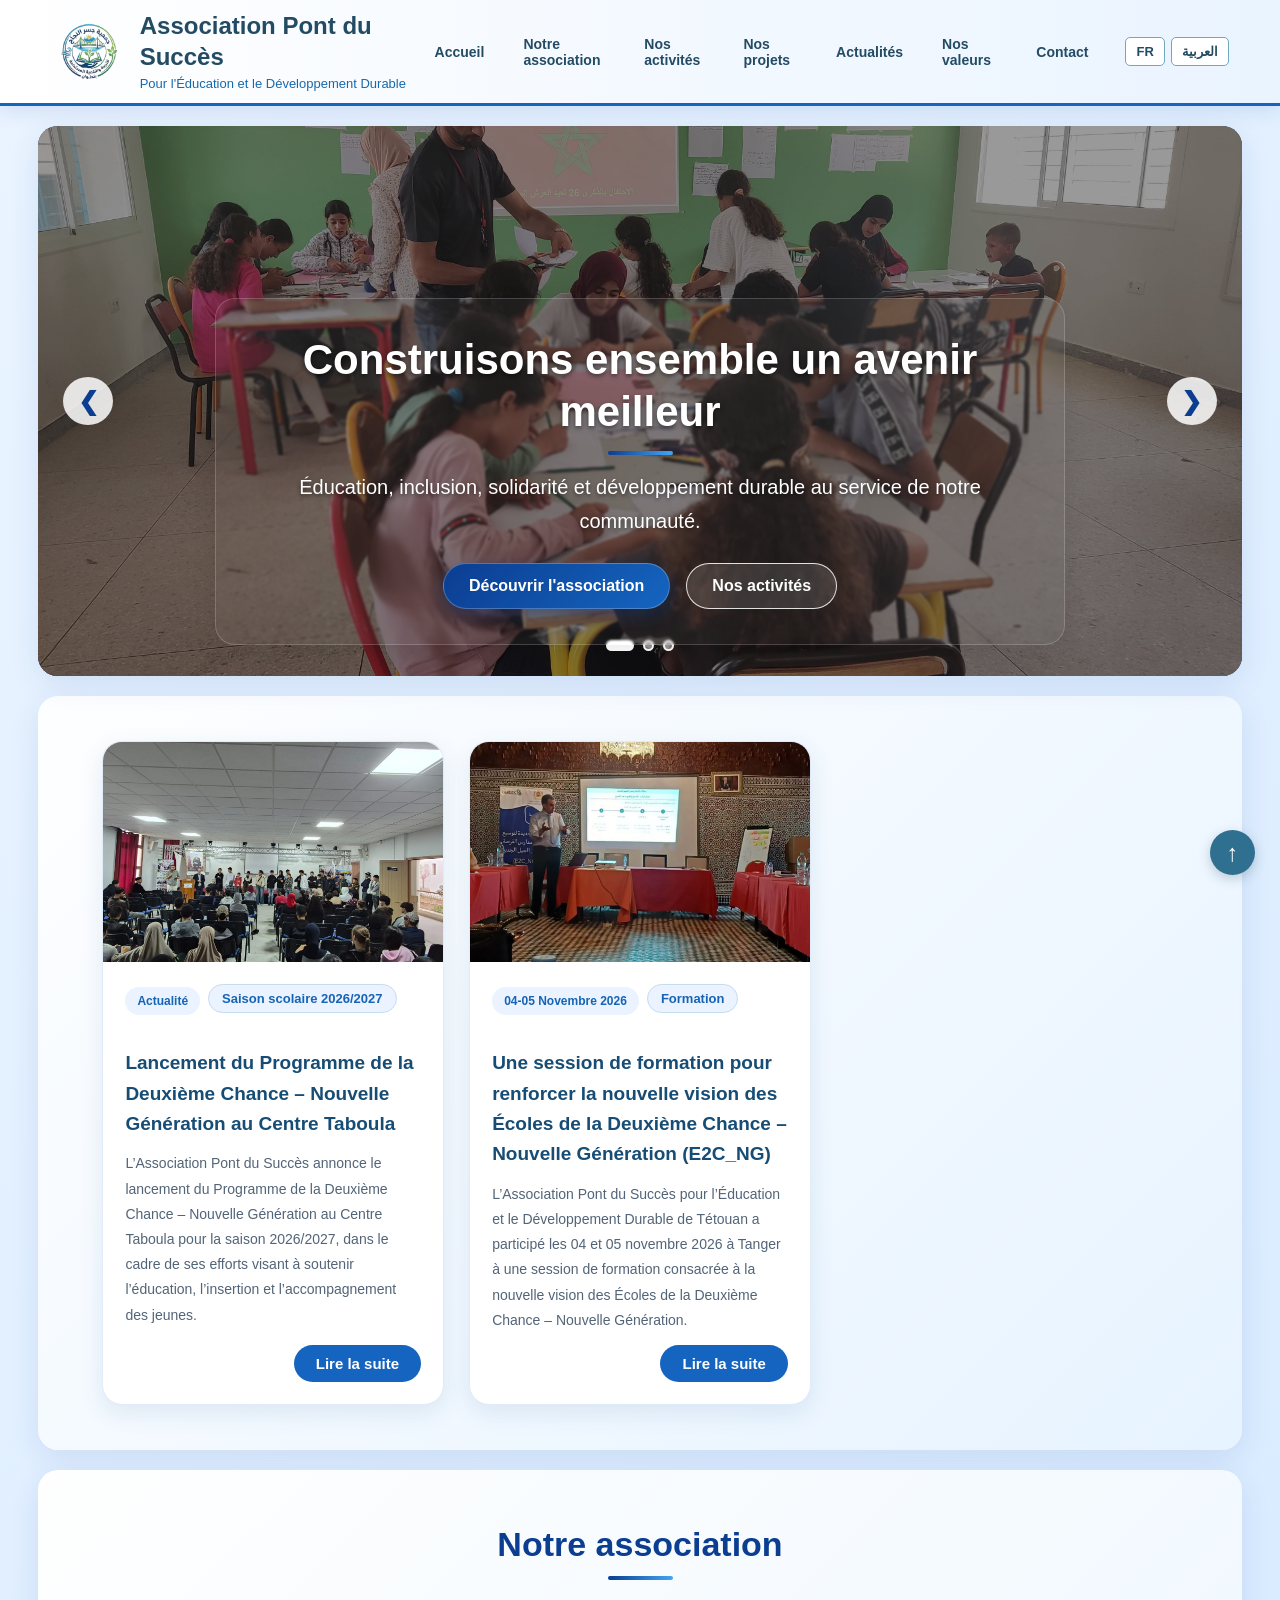
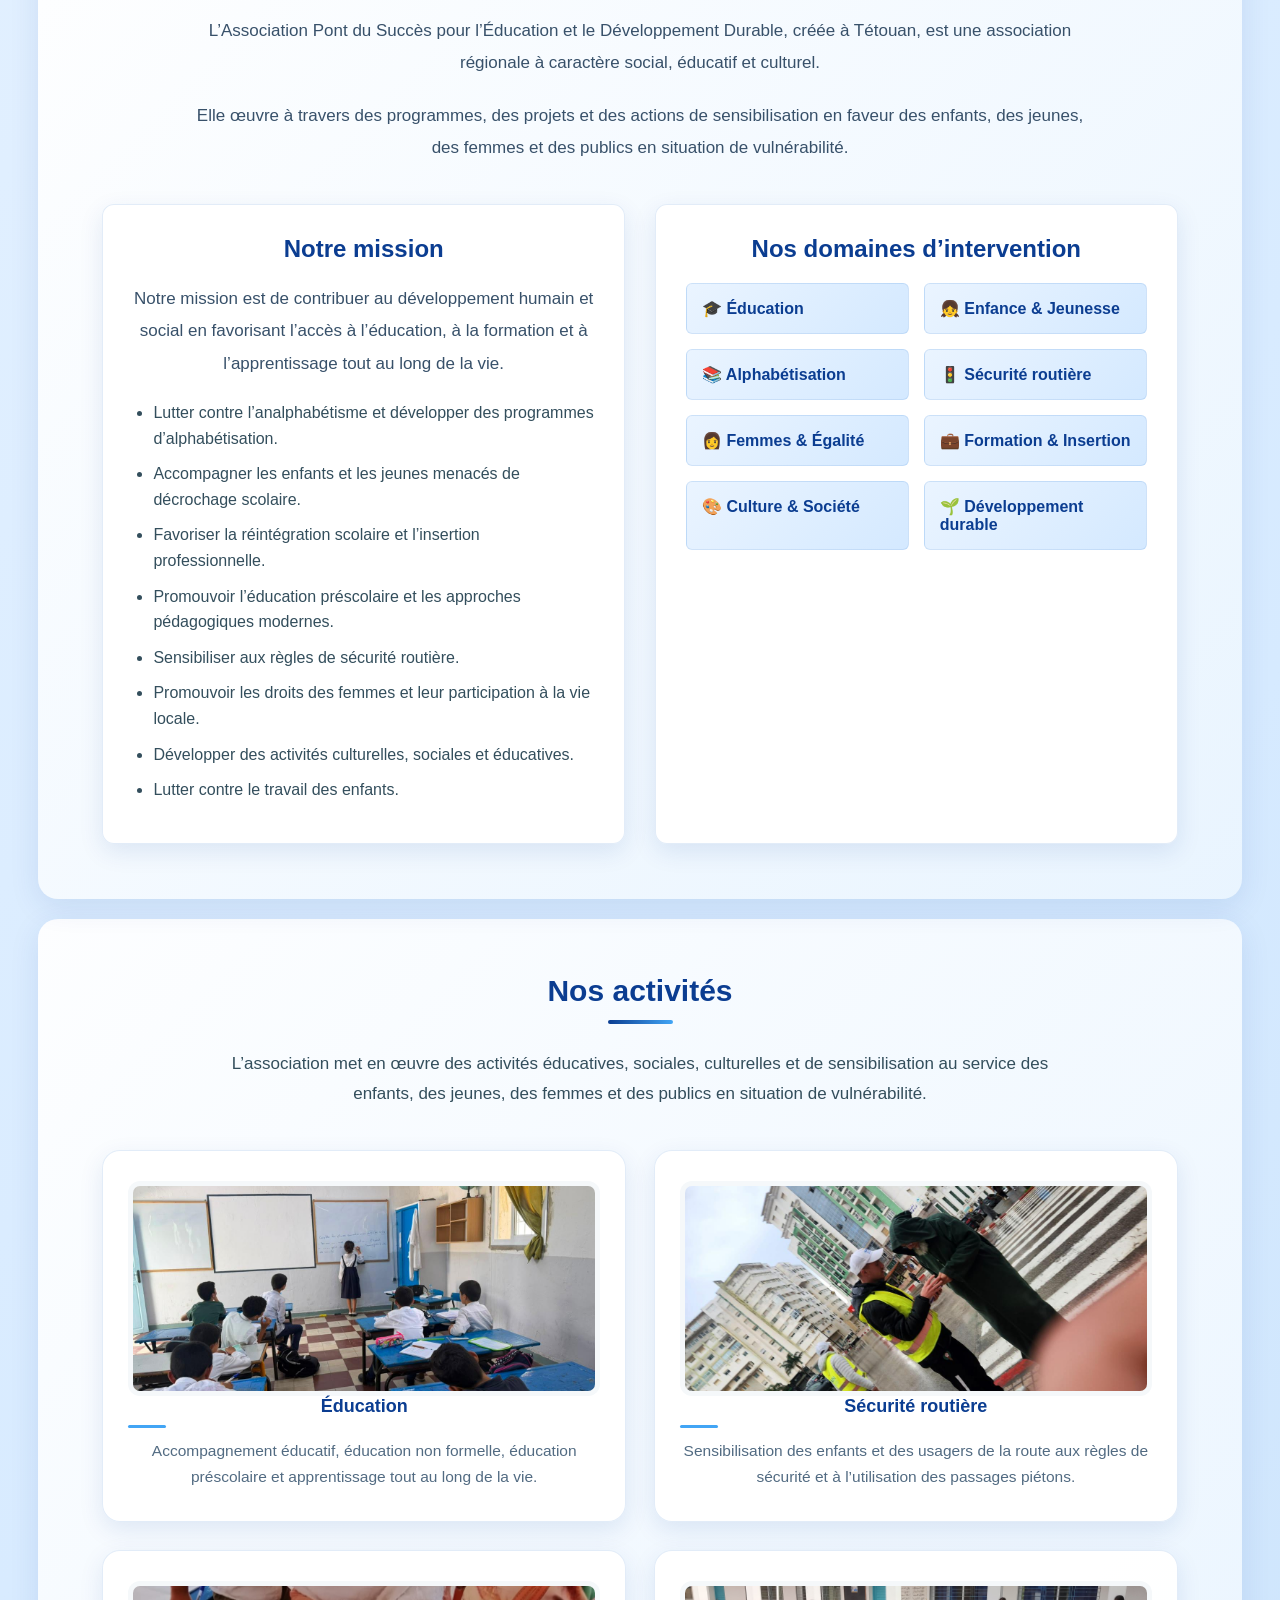
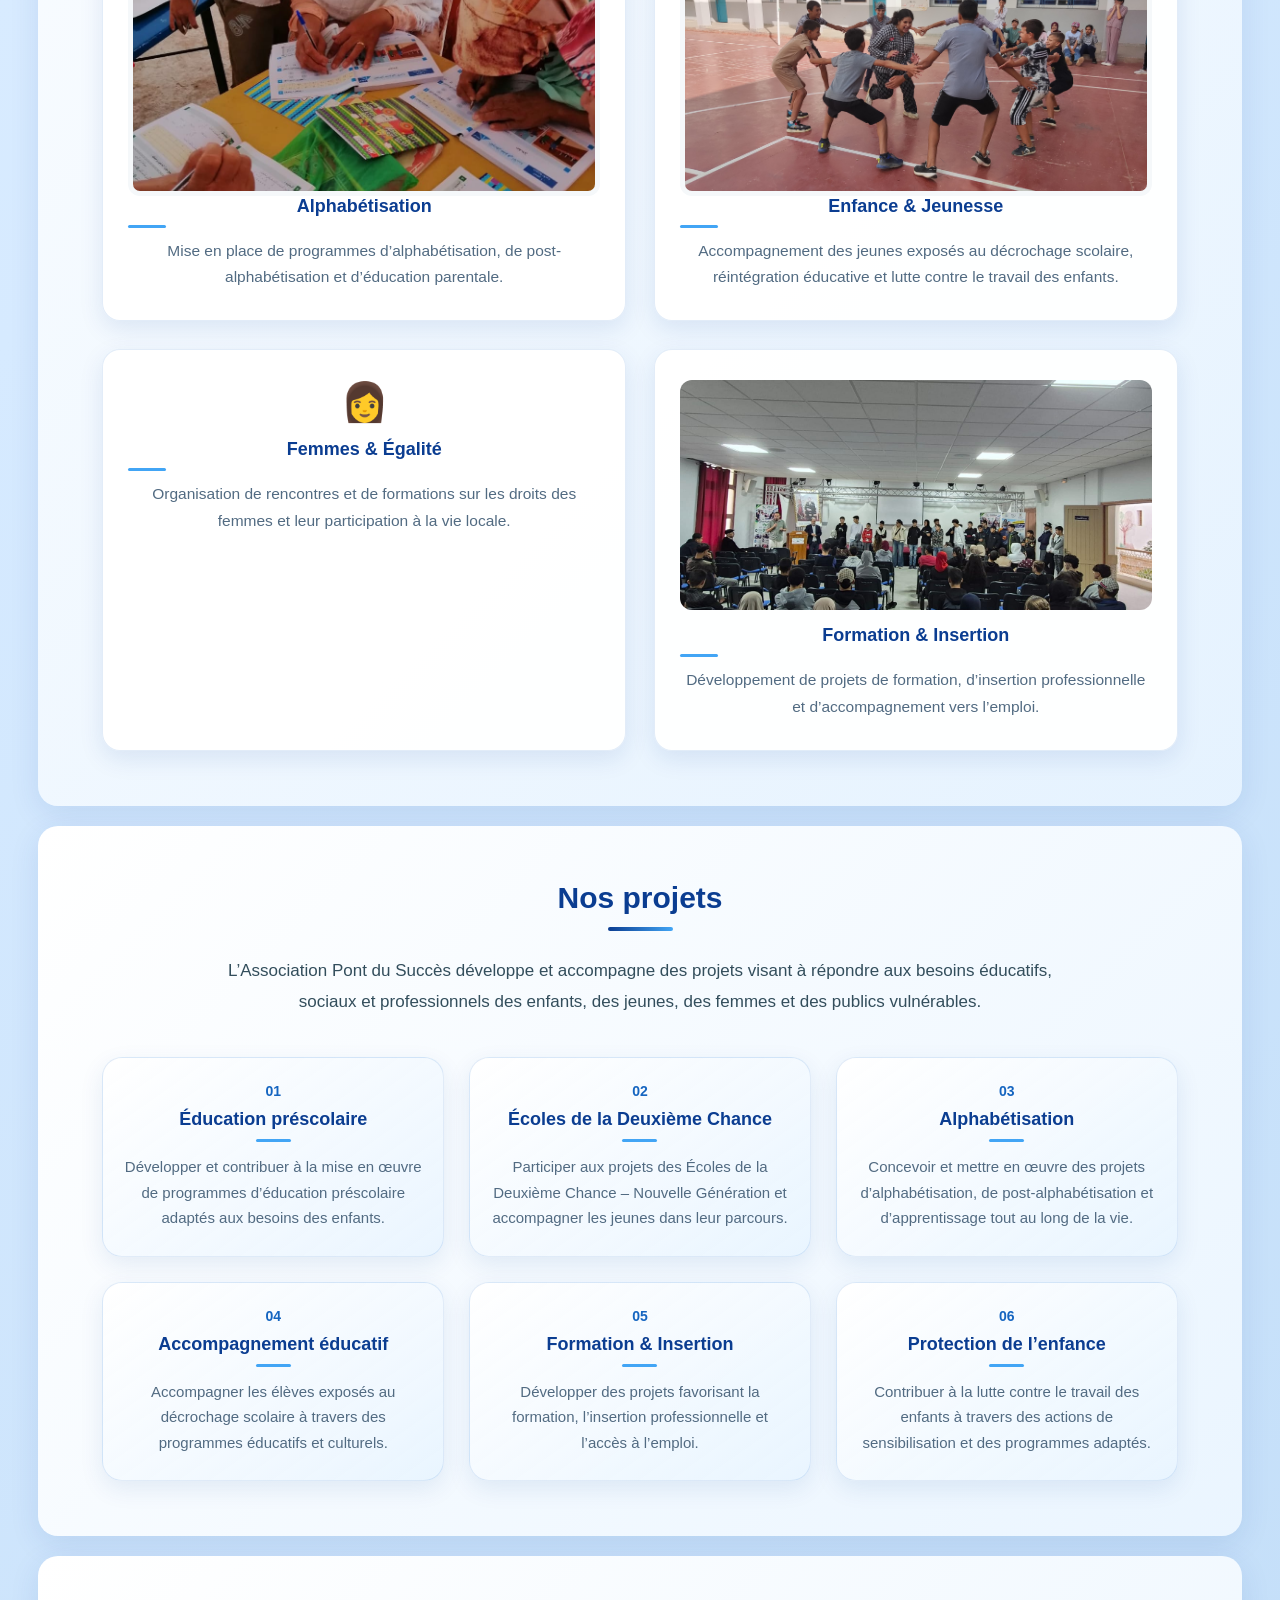
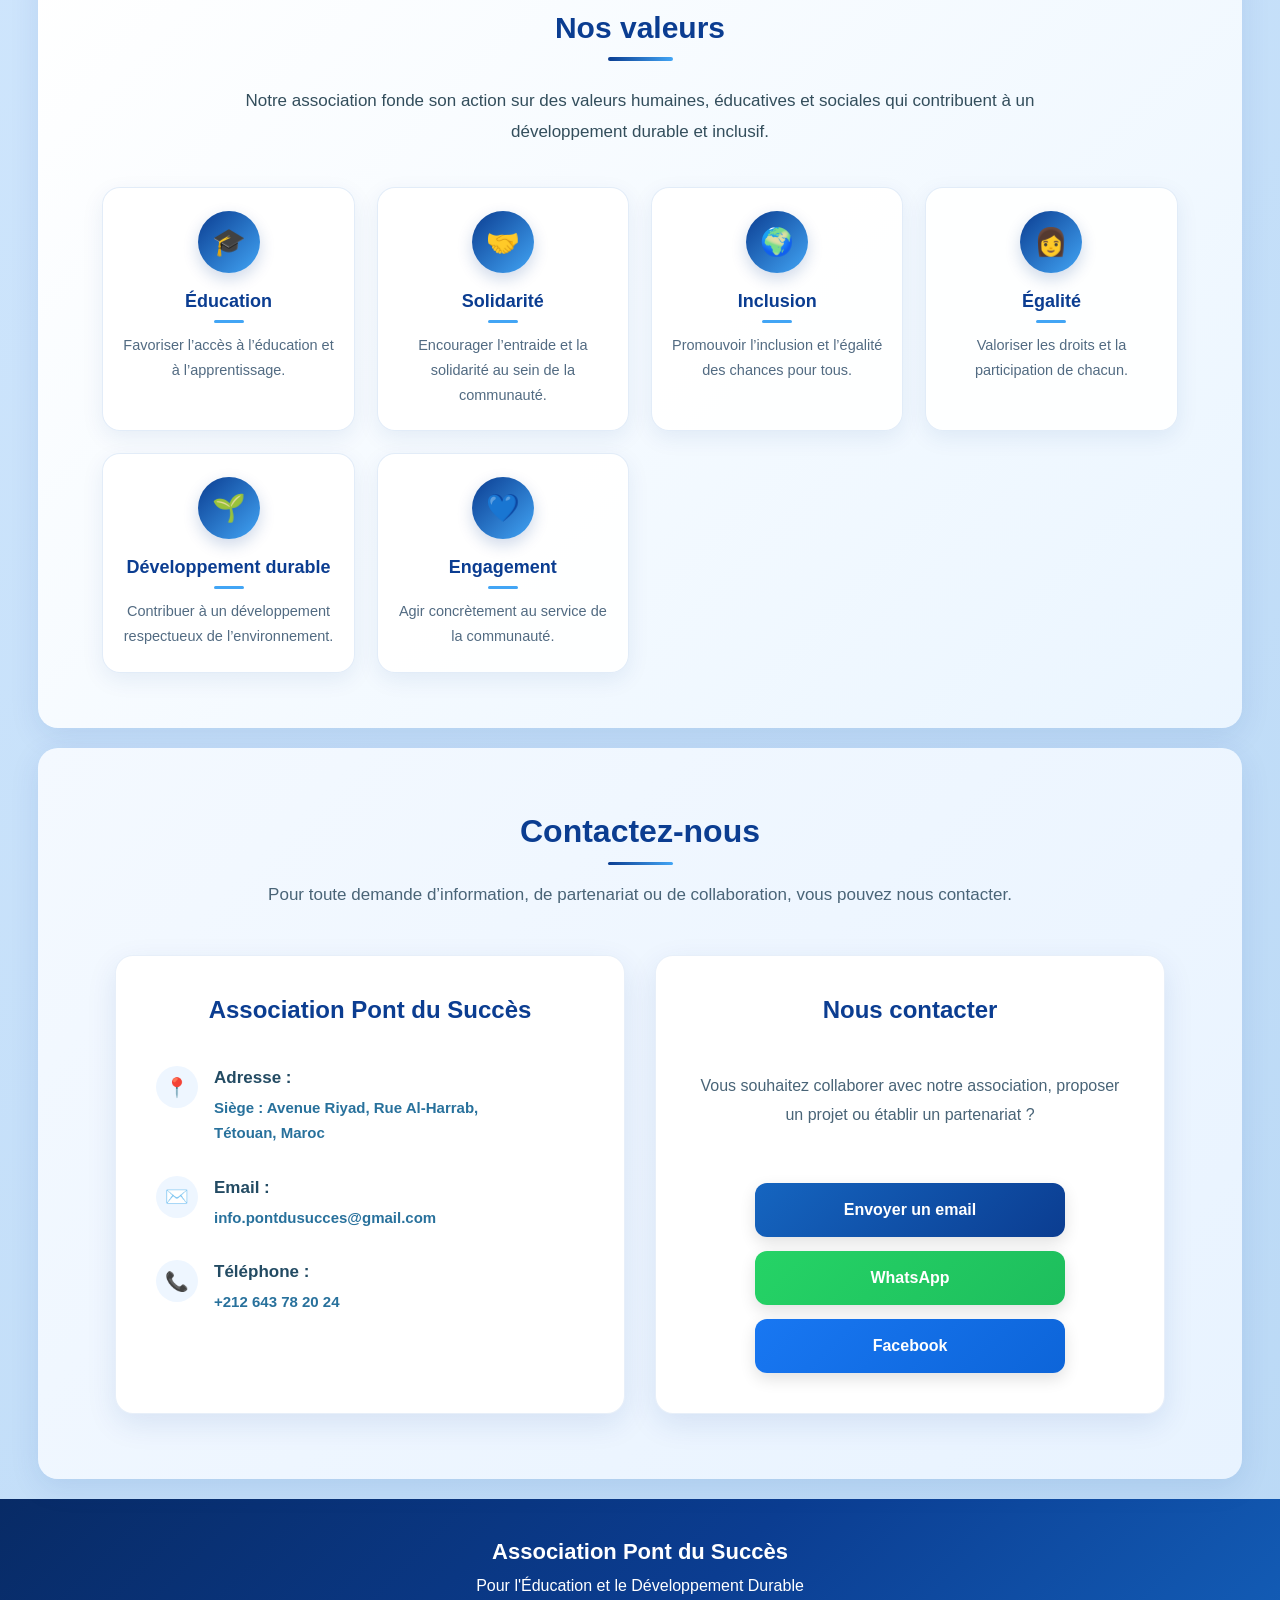
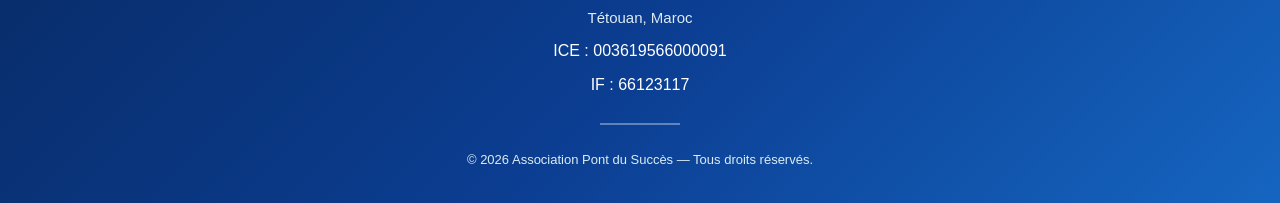
==== index.html @ 8a974814 "ICE / IF" ====
<!DOCTYPE html>
<html lang="fr">
<head>
    <meta charset="UTF-8">
    <meta name="viewport" content="width=device-width, initial-scale=1.0">
    <title>Association Pont du Succès | Tétouan</title>
    <meta name="description" content="Association Pont du Succès à Tétouan : éducation, alphabétisation, jeunesse, femmes, formation, insertion professionnelle et développement durable.">
    <meta name="keywords" content="Association Pont du Succès, Tétouan, éducation, développement durable, alphabétisation, jeunesse, femmes, insertion professionnelle">
    <link rel="icon" type="image/png" href="images/logo.png">
    <link rel="stylesheet" href="style.css">
</head>
<body>
    <header>
        <div class="logo-container">
            <img src="images/logo.png" alt="Logo Association Pont du Succès"> 
        
            <h1>
                <span class="association-name"
                      data-fr="Association Pont du Succès"
                      data-ar="جمعية جسر النجاح">
                    Association Pont du Succès
                </span>
            
                <span class="association-subtitle"
                      data-fr="Pour l'Éducation et le Développement Durable"
                      data-ar="للتربية والتنمية المستدامة">
                    Pour l'Éducation et le Développement Durable
                </span>
            </h1>
        
        </div>
        <nav>
            <button class="menu-toggle" onclick="toggleMenu()">☰</button>
            <a
            href="#accueil" data-fr="Accueil" data-ar="الرئيسية">Accueil</a>
            <a href="#association" data-fr="Notre association" data-ar="جمعيتنا">
                Notre association
            </a>
            
            <a href="#activites" data-fr="Nos activités" data-ar="أنشطتنا">
                Nos activités
            </a>
            
            <a href="#projets" data-fr="Nos projets" data-ar="مشاريعنا">
                Nos projets
            </a>
            <a href="#actualites"
   data-fr="Actualités"
   data-ar="أخبارنا">
    Actualités
</a>
            
            <a href="#valeurs" data-fr="Nos valeurs" data-ar="قيمنا">
                Nos valeurs
            </a>
            
            <a href="#contact" data-fr="Contact" data-ar="اتصل بنا">
                Contact
            </a>
        
            <div class="language-switcher">
                <button onclick="setLanguage('fr')">FR</button>
                <button onclick="setLanguage('ar')">العربية</button>
            </div>
        </nav>
    </header>

    <main>
    
        <section id="accueil">

            <div class="hero-slides">
        
                <div class="hero-slide active"
                     style="background-image: url('images/photo\ 1.jpeg');"></div>
        
                <div class="hero-slide"
                     style="background-image: url('images/photo\ 2.jpeg');"></div>
        
                <div class="hero-slide"
                     style="background-image: url('images/photo\ 3.jpeg');"></div>
        
                <!-- سهم اليسار -->
                <button class="slider-arrow slider-prev"
                        type="button"
                        aria-label="Image précédente">
                    ❮
                </button>
        
                <!-- سهم اليمين -->
                <button class="slider-arrow slider-next"
                        type="button"
                        aria-label="Image suivante">
                    ❯
                </button>
        
                <!-- نقاط السلايدر -->
                <div class="slider-dots">
        
                    <button class="slider-dot active"
                            type="button"
                            aria-label="Image 1"></button>
        
                    <button class="slider-dot"
                            type="button"
                            aria-label="Image 2"></button>
        
                    <button class="slider-dot"
                            type="button"
                            aria-label="Image 3"></button>
        
                </div>
        
            </div>
        
            <!-- محتوى الواجهة -->
            <div class="hero-content">
        
                <h2
                    data-fr="Construisons ensemble un avenir meilleur"
                    data-ar="نبني معًا مستقبلًا أفضل">
                    Construisons ensemble un avenir meilleur
                </h2>
        
                <p
                    data-fr="Éducation, inclusion, solidarité et développement durable au service de notre communauté."
                    data-ar="التعليم، الإدماج، التضامن والتنمية المستدامة في خدمة مجتمعنا.">
                    Éducation, inclusion, solidarité et développement durable
                    au service de notre communauté.
                </p>
        
                <div class="hero-buttons">
        
                    <a href="#association"
                       class="btn-primary"
                       data-fr="Découvrir l'association"
                       data-ar="اكتشف جمعيتنا">
                        Découvrir l'association
                    </a>
        
                    <a href="#activites"
                       class="btn-secondary"
                       data-fr="Nos activités"
                       data-ar="أنشطتنا">
                        Nos activités
                    </a>
        
                </div>
        
            </div>
        
        </section>
        
<section id="actualites">

    <div class="actualites-container">

        <!-- بطاقة الخبر الأول -->
        <article class="actualite-card">

            <div class="actualite-image">
                <img
                    src="images/actualite-taboula-1.jpeg"
                    alt="Programme de la Deuxième Chance au Centre Taboula">
            </div>

            <div class="actualite-content">

                <div class="actualite-meta">
                    <span class="actualite-date"
                          data-fr="Actualité"
                          data-ar="خبر">Actualité</span>

                    <span class="actualite-saison"
                          data-fr="Saison scolaire 2026/2027"
                          data-ar="الموسم الدراسي 2026/2027">
                        Saison scolaire 2026/2027
                    </span>
                </div>

                <h3
                    data-fr="Lancement du Programme de la Deuxième Chance – Nouvelle Génération au Centre Taboula"
                    data-ar="انطلاقة برنامج الفرصة الثانية – الجيل الجديد بمركز طبولة">
                    Lancement du Programme de la Deuxième Chance – Nouvelle Génération au Centre Taboula
                </h3>

                <p
                    data-fr="L’Association Pont du Succès annonce le lancement du Programme de la Deuxième Chance – Nouvelle Génération au Centre Taboula pour la saison 2026/2027, dans le cadre de ses efforts visant à soutenir l’éducation, l’insertion et l’accompagnement des jeunes."
                    data-ar="تعلن جمعية جسر النجاح عن انطلاقة برنامج الفرصة الثانية – الجيل الجديد بمركز طبولة للموسم الدراسي 2026/2027، في إطار جهودها الرامية إلى دعم التعليم والإدماج ومواكبة الشباب.">
                    L’Association Pont du Succès annonce le lancement du Programme de la Deuxième Chance – Nouvelle Génération au Centre Taboula pour la saison 2026/2027, dans le cadre de ses efforts visant à soutenir l’éducation, l’insertion et l’accompagnement des jeunes.
                </p>

                <div class="actualite-more-content">
                    <p
                        data-fr="Mis en œuvre en coordination avec la Direction provinciale, ce programme offre aux jeunes une nouvelle chance d’apprentissage, de formation et d’accompagnement. Il vise à développer leurs compétences, renforcer leur autonomie et favoriser leur insertion sociale et professionnelle, en leur ouvrant de nouvelles perspectives pour construire leur avenir."
                        data-ar="يهدف هذا البرنامج، المنفذ بتنسيق مع المديرية الإقليمية، إلى منح الشباب فرصة جديدة للتعلم والتكوين والمواكبة، بما يسهم في تنمية مهاراتهم وتعزيز استقلاليتهم وتحقيق اندماجهم الاجتماعي والمهني، وفتح آفاق جديدة لبناء مستقبلهم.">
                        Mis en œuvre en coordination avec la Direction provinciale, ce programme offre aux jeunes une nouvelle chance d’apprentissage, de formation et d’accompagnement.
                    </p>
                </div>

                <button
                    type="button"
                    class="actualite-more-btn"
                    data-fr-more="Lire la suite"
                    data-ar-more="اقرأ المزيد"
                    data-fr-less="Réduire"
                    data-ar-less="إخفاء">
                    Lire la suite
                </button>

            </div>
        </article>

<!-- ACTUALITE 2 - FORMATION E2C_NG -->

<article class="actualite-card">

    <div class="actualite-image">
        <img src="images/formation-e2c-1.jfif"
             alt="Atelier de formation E2C_NG à Tanger">
    </div>

    <div class="actualite-content">

        <div class="actualite-meta">
            <span class="actualite-date"
                  data-fr="04-05 Novembre 2026"
                  data-ar="04 و05 نونبر 2026">
                04 و05 نونبر 2026
            </span>

            <span class="actualite-saison"
                  data-fr="Formation"
                  data-ar="محطة تكوينية">
                محطة تكوينية
            </span>
        </div>

        <h3
            data-fr="Une session de formation pour renforcer la nouvelle vision des Écoles de la Deuxième Chance – Nouvelle Génération (E2C_NG)"
            data-ar="محطة تكوينية لتعزيز الرؤية الجديدة لمدارس الفرصة الثانية – الجيل الجديد (E2C_NG)">
            محطة تكوينية لتعزيز الرؤية الجديدة لمدارس الفرصة الثانية – الجيل الجديد (E2C_NG)
        </h3>

        <p
            data-fr="L’Association Pont du Succès pour l’Éducation et le Développement Durable de Tétouan a participé les 04 et 05 novembre 2026 à Tanger à une session de formation consacrée à la nouvelle vision des Écoles de la Deuxième Chance – Nouvelle Génération."
            data-ar="شاركت جمعية جسر النجاح للتربية والتنمية المستدامة بتطوان يومي 04 و05 نونبر 2026 بمدينة طنجة في محطة تكوينية لتعزيز الرؤية الجديدة لمدارس الفرصة الثانية – الجيل الجديد.">
            شاركت جمعية جسر النجاح للتربية والتنمية المستدامة بتطوان يومي 04 و05 نونبر 2026 بمدينة طنجة في محطة تكوينية لتعزيز الرؤية الجديدة لمدارس الفرصة الثانية – الجيل الجديد.
        </p>

 <button type="button" class="e2c-more-btn">
    Lire la suite
</button>

    </div>

</article>

<!-- END ACTUALITE 2 -->


        <!-- انسخي بطاقة actualite-card كاملة لإضافة خبر جديد -->

    </div>

<!-- =====================================
     ACTUALITE MODAL - CENTRE TABOULA
===================================== -->

<div class="actualite-modal" id="taboula-modal" aria-hidden="true">

    <div class="actualite-modal-content">

        <!-- Bouton fermer -->
        <button type="button"
                class="actualite-modal-close"
                aria-label="Fermer">
            &times;
        </button>

        <!-- Titre -->
        <h2
            data-fr="Lancement du programme de la Deuxième Chance au Centre Taboula"
            data-ar="انطلاق برنامج الفرصة الثانية بمركز طبولة">
            انطلاق برنامج الفرصة الثانية بمركز طبولة
        </h2>

        <!-- Galerie photos -->
        <div class="taboula-gallery">

            <button type="button"
                    class="taboula-prev"
                    aria-label="Image précédente">
                &#10094;
            </button>

            <img
                id="taboula-gallery-image"
                src="images/actualite-taboula-1.jpeg"
                alt="Activité au Centre Taboula">

            <button type="button"
                    class="taboula-next"
                    aria-label="Image suivante">
                &#10095;
            </button>

        </div>

        <!-- Indicateurs des images -->
        <div class="taboula-gallery-dots"></div>

        <!-- Description -->
        <div class="taboula-description">

            <p
                data-fr="Le Centre Taboula accueille le lancement du programme de la Deuxième Chance, une initiative visant à accompagner les jeunes et à leur offrir de nouvelles opportunités éducatives."
                data-ar="يحتضن مركز طبولة انطلاق برنامج الفرصة الثانية، وهي مبادرة تهدف إلى مواكبة الشباب ومنحهم فرصاً جديدة للتعلم والتأهيل.">
                يحتضن مركز طبولة انطلاق برنامج الفرصة الثانية، وهي مبادرة تهدف إلى مواكبة الشباب ومنحهم فرصاً جديدة للتعلم والتأهيل.
            </p>

            <p
                data-fr="À travers ce programme, les bénéficiaires profitent d'un accompagnement éducatif et d'activités destinées à développer leurs compétences, renforcer leur confiance en eux et faciliter leur intégration sociale et professionnelle."
                data-ar="ومن خلال هذا البرنامج، يستفيد المشاركون من مواكبة تربوية وأنشطة تهدف إلى تطوير مهاراتهم وتعزيز ثقتهم بأنفسهم وتسهيل اندماجهم الاجتماعي والمهني.">
                ومن خلال هذا البرنامج، يستفيد المشاركون من مواكبة تربوية وأنشطة تهدف إلى تطوير مهاراتهم وتعزيز ثقتهم بأنفسهم وتسهيل اندماجهم الاجتماعي والمهني.
            </p>

        </div>

    </div>

</div>

<!-- =====================================
     ACTUALITE MODAL - FORMATION E2C_NG
===================================== -->

<div class="actualite-modal" id="e2c-modal" aria-hidden="true">

    <div class="actualite-modal-content">

        <button type="button"
                class="actualite-modal-close"
                aria-label="Fermer">
            &times;
        </button>

        <h2
            data-fr="Une session de formation pour renforcer la nouvelle vision des Écoles de la Deuxième Chance – Nouvelle Génération (E2C_NG)"
            data-ar="محطة تكوينية لتعزيز الرؤية الجديدة لمدارس الفرصة الثانية – الجيل الجديد (E2C_NG)">
            محطة تكوينية لتعزيز الرؤية الجديدة لمدارس الفرصة الثانية – الجيل الجديد (E2C_NG)
        </h2>

        <div class="taboula-gallery">

            <button type="button"
                    class="e2c-prev"
                    aria-label="Image précédente">
                &#10094;
            </button>

            <img
                id="e2c-gallery-image"
                src="images/formation-e2c-1.jfif"
                alt="Formation E2C_NG à Tanger">

            <button type="button"
                    class="e2c-next"
                    aria-label="Image suivante">
                &#10095;
            </button>

        </div>

        <div class="e2c-gallery-dots"></div>

        <div class="taboula-description">

            <p data-fr="Dans le cadre du renforcement des capacités des acteurs associatifs et éducatifs, l’Association Pont du Succès pour l’Éducation et le Développement Durable de Tétouan a participé, les 04 et 05 novembre 2026 à Tanger, à une session de formation organisée en partenariat avec le Réseau des Associations des Écoles de la Deuxième Chance – Nouvelle Génération au Maroc, la Direction de l’enseignement de rattrapage et de l’éducation inclusive, ainsi que l’Académie Régionale de l’Éducation et de la Formation de Tanger-Tétouan-Al Hoceïma."
                   data-ar="في إطار تعزيز قدرات الفاعلين الجمعويين والتربويين، شاركت جمعية جسر النجاح للتربية والتنمية المستدامة بتطوان يومي 04 و05 نونبر 2026 بمدينة طنجة، في أشغال الدورة التكوينية المنظمة بشراكة بين شبكة جمعيات مدارس الفرصة الثانية – الجيل الجديد بالمغرب، ومديرية التمدرس الاستدراكي والتربية الدامجة، والأكاديمية الجهوية للتربية والتكوين لجهة طنجة–تطوان–الحسيمة.">
                في إطار تعزيز قدرات الفاعلين الجمعويين والتربويين، شاركت جمعية جسر النجاح للتربية والتنمية المستدامة بتطوان يومي 04 و05 نونبر 2026 بمدينة طنجة، في أشغال الدورة التكوينية المنظمة بشراكة بين شبكة جمعيات مدارس الفرصة الثانية – الجيل الجديد بالمغرب، ومديرية التمدرس الاستدراكي والتربية الدامجة، والأكاديمية الجهوية للتربية والتكوين لجهة طنجة–تطوان–الحسيمة.
            </p>

            <p data-fr="Cette session a permis d’approfondir la nouvelle vision des Écoles de la Deuxième Chance, fondée sur le repérage précoce du décrochage scolaire, la coordination avec les cellules de veille, l’accompagnement éducatif et social, la formation professionnelle, l’insertion et le suivi continu des bénéficiaires."
               data-ar="وقد شكلت هذه الدورة مناسبة للتعمق في التصور الجديد لمدارس الفرصة الثانية، والانتقال من المقاربة التقليدية القائمة على استقبال وتأهيل الشباب المنقطعين عن الدراسة، إلى مقاربة مندمجة تقوم على الرصد المبكر للهدر المدرسي، والتنسيق مع خلايا اليقظة بالمؤسسات التعليمية، والمواكبة التربوية والاجتماعية، والتأهيل المهني، وصولاً إلى الإدماج والتتبع المستمر بعد التكوين.">
                وقد شكلت هذه الدورة مناسبة للتعمق في التصور الجديد لمدارس الفرصة الثانية، والانتقال من المقاربة التقليدية القائمة على استقبال وتأهيل الشباب المنقطعين عن الدراسة، إلى مقاربة مندمجة تقوم على الرصد المبكر للهدر المدرسي، والتنسيق مع خلايا اليقظة بالمؤسسات التعليمية، والمواكبة التربوية والاجتماعية، والتأهيل المهني، وصولاً إلى الإدماج والتتبع المستمر بعد التكوين.
            </p>

            <p data-fr="Les travaux ont également porté sur le développement des programmes des centres, le renforcement des partenariats locaux et la bonne gouvernance des projets, tout en soulignant l’importance de la coordination entre les différents intervenants."
               data-ar="كما تناولت أشغال الدورة آليات تطوير برامج العمل داخل المراكز، وتعزيز الشراكات المحلية، وتكريس مبادئ الحكامة الجيدة في تدبير المشاريع، مع التأكيد على أهمية التنسيق وتكامل الأدوار بين مختلف المتدخلين.">
                كما تناولت أشغال الدورة آليات تطوير برامج العمل داخل المراكز، وتعزيز الشراكات المحلية، وتكريس مبادئ الحكامة الجيدة في تدبير المشاريع، مع التأكيد على أهمية التنسيق وتكامل الأدوار بين مختلف المتدخلين.
            </p>

            <p data-fr="La réussite des Écoles de la Deuxième Chance ne se mesure pas uniquement au nombre de jeunes accueillis, mais aussi à leur capacité à prévenir le décrochage scolaire, à reconstruire les parcours éducatifs et à favoriser une insertion sociale et professionnelle durable."
               data-ar="ومن أبرز الخلاصات التي أكدت عليها هذه المحطة، أن نجاح مدارس الفرصة الثانية لا يقاس فقط بعدد المستفيدين الذين تستقبلهم، بل بمدى قدرتها على منع الهدر المدرسي، واستعادة مسارات الشباب التعليمية، وفتح آفاق حقيقية أمام إدماجهم الاجتماعي والمهني، وضمان استمرارية هذا الإدماج.">
                ومن أبرز الخلاصات التي أكدت عليها هذه المحطة، أن نجاح مدارس الفرصة الثانية لا يقاس فقط بعدد المستفيدين الذين تستقبلهم، بل بمدى قدرتها على منع الهدر المدرسي، واستعادة مسارات الشباب التعليمية، وفتح آفاق حقيقية أمام إدماجهم الاجتماعي والمهني، وضمان استمرارية هذا الإدماج.
            </p>

            <p data-fr="Nous remercions les organisateurs, les encadrants et tous les participants pour la richesse des échanges et le partage des expériences. Ensemble pour une École de la Deuxième Chance plus ouverte, plus efficace et ayant un impact réel dans la vie des jeunes."
               data-ar="كل الشكر والتقدير للجهات المنظمة والمؤطرة، ولكافة المشاركين على غنى النقاشات وتبادل التجارب والخبرات. معاً من أجل مدرسة الفرصة الثانية أكثر انفتاحاً، وفعالية، وأثراً في حياة الشباب.">
                كل الشكر والتقدير للجهات المنظمة والمؤطرة، ولكافة المشاركين على غنى النقاشات وتبادل التجارب والخبرات. معاً من أجل مدرسة الفرصة الثانية أكثر انفتاحاً، وفعالية، وأثراً في حياة الشباب.
            </p>

        </div>

    </div>
</div>


<!-- =====================================
     END ACTUALITE MODAL
===================================== -->


</section>


        <section id="association">
            <h2
                data-fr="Notre association"
                data-ar="جمعيتنا">
                Notre association
            </h2>
        
            <p class="association-intro"
               data-fr="L’Association Pont du Succès pour l’Éducation et le Développement Durable, créée à Tétouan, est une association régionale à caractère social, éducatif et culturel."
               data-ar="جمعية جسر النجاح للتربية والتنمية المستدامة، تأسست بمدينة تطوان، وهي جمعية جهوية ذات طابع اجتماعي وتربوي وثقافي.">
                L’Association Pont du Succès pour l’Éducation et le Développement Durable,
                créée à Tétouan, est une association régionale à caractère social,
                éducatif et culturel.
            </p>
        
            <p class="association-intro"
               data-fr="Elle œuvre à travers des programmes, des projets et des actions de sensibilisation en faveur des enfants, des jeunes, des femmes et des publics en situation de vulnérabilité."
               data-ar="تعمل الجمعية من خلال برامج ومشاريع وأنشطة تحسيسية لفائدة الأطفال والشباب والنساء والفئات في وضعية هشاشة.">
                Elle œuvre à travers des programmes, des projets et des actions de
                sensibilisation en faveur des enfants, des jeunes, des femmes et des
                publics en situation de vulnérabilité.
            </p>
        
            <div class="association-content">
        
                <div class="association-card">
        
                    <h3
                        data-fr="Notre mission"
                        data-ar="مهمتنا">
                        Notre mission
                    </h3>
        
                    <p
                        data-fr="Notre mission est de contribuer au développement humain et social en favorisant l’accès à l’éducation, à la formation et à l’apprentissage tout au long de la vie."
                        data-ar="تتمثل مهمتنا في المساهمة في التنمية البشرية والاجتماعية من خلال تعزيز الولوج إلى التعليم والتكوين والتعلم مدى الحياة.">
                        Notre mission est de contribuer au développement humain et social
                        en favorisant l’accès à l’éducation, à la formation et à
                        l’apprentissage tout au long de la vie.
                    </p>
        
                    <ul>
        
                        <li
                            data-fr="Lutter contre l’analphabétisme et développer des programmes d’alphabétisation."
                            data-ar="المساهمة في محاربة الأمية وتطوير برامج محو الأمية وما بعد محو الأمية.">
                            Lutter contre l’analphabétisme et développer des programmes d’alphabétisation.
                        </li>
        
                        <li
                            data-fr="Accompagner les enfants et les jeunes menacés de décrochage scolaire."
                            data-ar="مواكبة الأطفال والشباب المهددين بالانقطاع عن الدراسة.">
                            Accompagner les enfants et les jeunes menacés de décrochage scolaire.
                        </li>
        
                        <li
                            data-fr="Favoriser la réintégration scolaire et l’insertion professionnelle."
                            data-ar="تعزيز إعادة الإدماج المدرسي والإدماج المهني.">
                            Favoriser la réintégration scolaire et l’insertion professionnelle.
                        </li>
        
                        <li
                            data-fr="Promouvoir l’éducation préscolaire et les approches pédagogiques modernes."
                            data-ar="النهوض بالتعليم الأولي والمناهج التربوية الحديثة.">
                            Promouvoir l’éducation préscolaire et les approches pédagogiques modernes.
                        </li>
        
                        <li
                            data-fr="Sensibiliser aux règles de sécurité routière."
                            data-ar="تحسيس الأطفال ومستعملي الطريق بقواعد السلامة الطرقية.">
                            Sensibiliser aux règles de sécurité routière.
                        </li>
        
                        <li
                            data-fr="Promouvoir les droits des femmes et leur participation à la vie locale."
                            data-ar="تعزيز حقوق المرأة ومشاركتها في تدبير الشأن المحلي.">
                            Promouvoir les droits des femmes et leur participation à la vie locale.
                        </li>
        
                        <li
                            data-fr="Développer des activités culturelles, sociales et éducatives."
                            data-ar="تنمية الأنشطة الثقافية والاجتماعية والتربوية.">
                            Développer des activités culturelles, sociales et éducatives.
                        </li>
        
                        <li
                            data-fr="Lutter contre le travail des enfants."
                            data-ar="المساهمة في محاربة ظاهرة تشغيل الأطفال.">
                            Lutter contre le travail des enfants.
                        </li>
        
                    </ul>
        
                </div>
        
                <div class="association-card">
        
                    <h3
                        data-fr="Nos domaines d’intervention"
                        data-ar="مجالات تدخلنا">
                        Nos domaines d’intervention
                    </h3>
        
                    <div class="domaines">
        
                        <div data-fr="🎓 Éducation" data-ar="🎓 التعليم">
                            🎓 Éducation
                        </div>
        
                        <div data-fr="👧 Enfance & Jeunesse" data-ar="👧 الطفولة والشباب">
                            👧 Enfance & Jeunesse
                        </div>
        
                        <div data-fr="📚 Alphabétisation" data-ar="📚 محو الأمية">
                            📚 Alphabétisation
                        </div>
        
                        <div data-fr="🚦 Sécurité routière" data-ar="🚦 السلامة الطرقية">
                            🚦 Sécurité routière
                        </div>
        
                        <div data-fr="👩 Femmes & Égalité" data-ar="👩 المرأة والمساواة">
                            👩 Femmes & Égalité
                        </div>
        
                        <div data-fr="💼 Formation & Insertion" data-ar="💼 التكوين والإدماج">
                            💼 Formation & Insertion
                        </div>
        
                        <div data-fr="🎨 Culture & Société" data-ar="🎨 الثقافة والمجتمع">
                            🎨 Culture & Société
                        </div>
        
                        <div data-fr="🌱 Développement durable" data-ar="🌱 التنمية المستدامة">
                            🌱 Développement durable
                        </div>
        
                    </div>
        
                </div>
        
            </div>
        
        </section>

        <section id="activites">
            <h2
                data-fr="Nos activités"
                data-ar="أنشطتنا">
                Nos activités
            </h2>
        
            <p class="activites-intro"
               data-fr="L’association met en œuvre des activités éducatives, sociales, culturelles et de sensibilisation au service des enfants, des jeunes, des femmes et des publics en situation de vulnérabilité."
               data-ar="تنفذ الجمعية أنشطة تربوية واجتماعية وثقافية وتحسيسية لفائدة الأطفال والشباب والنساء والفئات في وضعية هشاشة.">
                L’association met en œuvre des activités éducatives, sociales,
                culturelles et de sensibilisation au service des enfants,
                des jeunes, des femmes et des publics en situation de vulnérabilité.
            </p>
        
            <div class="activites-grid">
        
                <div class="activite-card">
        
                    <img src="images/education 1.jpeg"
                         alt="Éducation"
                         class="activite-image">
        
                    <h3
                        data-fr="Éducation"
                        data-ar="التعليم">
                        Éducation
                    </h3>
        
                    <p
                        data-fr="Accompagnement éducatif, éducation non formelle, éducation préscolaire et apprentissage tout au long de la vie."
                        data-ar="المواكبة التربوية، والتربية غير النظامية، والتعليم الأولي، والتعلم مدى الحياة.">
                        Accompagnement éducatif, éducation non formelle,
                        éducation préscolaire et apprentissage tout au long de la vie.
                    </p>
        
                </div>
        
                <div class="activite-card">
        
                    <img src="images/securite-routiere.jpeg"
     alt="Sécurité routière"
     class="activite-image">
        
                    <h3
                        data-fr="Sécurité routière"
                        data-ar="السلامة الطرقية">
                        Sécurité routière
                    </h3>
        
                    <p
                        data-fr="Sensibilisation des enfants et des usagers de la route aux règles de sécurité et à l’utilisation des passages piétons."
                        data-ar="تحسيس الأطفال ومستعملي الطريق بقواعد السلامة الطرقية وأهمية استعمال ممرات الراجلين.">
                        Sensibilisation des enfants et des usagers de la route
                        aux règles de sécurité et à l’utilisation des passages piétons.
                    </p>
        
                </div>
        
                <div class="activite-card">
        
                    <img src="images/alphabetisation.jpeg"
     alt="Alphabétisation"
     class="activite-image">
        
                    <h3
                        data-fr="Alphabétisation"
                        data-ar="محو الأمية">
                        Alphabétisation
                    </h3>
        
                    <p
                        data-fr="Mise en place de programmes d’alphabétisation, de post-alphabétisation et d’éducation parentale."
                        data-ar="تنفيذ برامج محو الأمية وما بعد محو الأمية والتربية الوالدية.">
                        Mise en place de programmes d’alphabétisation,
                        de post-alphabétisation et d’éducation parentale.
                    </p>
        
                </div>
        
                <div class="activite-card">
        
                    <img src="images/enfance-jeunesse.jpeg"
     alt="Enfance & Jeunesse"
     class="activite-image">
        
                    <h3
                        data-fr="Enfance & Jeunesse"
                        data-ar="الطفولة والشباب">
                        Enfance & Jeunesse
                    </h3>
        
                    <p
                        data-fr="Accompagnement des jeunes exposés au décrochage scolaire, réintégration éducative et lutte contre le travail des enfants."
                        data-ar="مواكبة الشباب المهددين بالانقطاع عن الدراسة، وإعادة الإدماج التربوي، ومحاربة تشغيل الأطفال.">
                        Accompagnement des jeunes exposés au décrochage scolaire,
                        réintégration éducative et lutte contre le travail des enfants.
                    </p>
        
                </div>
        
                <div class="activite-card">
        
                    <div class="activite-icon">👩</div>
        
                    <h3
                        data-fr="Femmes & Égalité"
                        data-ar="المرأة والمساواة">
                        Femmes & Égalité
                    </h3>
        
                    <p
                        data-fr="Organisation de rencontres et de formations sur les droits des femmes et leur participation à la vie locale."
                        data-ar="تنظيم لقاءات ودورات تكوينية حول حقوق المرأة ومشاركتها في تدبير الشأن المحلي.">
                        Organisation de rencontres et de formations sur les droits
                        des femmes et leur participation à la vie locale.
                    </p>
        
                </div>
        
                <div class="activite-card">
                    <div class="activite-icon">
    <img src="images/actualite-taboula-1.jpeg" alt="Formation & Insertion">
</div>
                
                    <h3 data-fr="Formation & Insertion"
                        data-ar="التكوين والإدماج">
                        Formation & Insertion
                    </h3>
                
                    <p data-fr="Développement de projets de formation, d’insertion professionnelle et d’accompagnement vers l’emploi."
                       data-ar="تطوير مشاريع التكوين والإدماج المهني ومواكبة المستفيدين نحو الولوج إلى سوق الشغل.">
                        Développement de projets de formation, d’insertion professionnelle et d’accompagnement vers l’emploi.
                    </p>
                
            
        
                </div>
        
            </div>
        
        </section>

        <section id="projets">
            <h2
                data-fr="Nos projets"
                data-ar="مشاريعنا">
                Nos projets
            </h2>
        
            <p class="projets-intro"
               data-fr="L’Association Pont du Succès développe et accompagne des projets visant à répondre aux besoins éducatifs, sociaux et professionnels des enfants, des jeunes, des femmes et des publics vulnérables."
               data-ar="تعمل جمعية جسر النجاح على تطوير ومواكبة مشاريع تستجيب للاحتياجات التربوية والاجتماعية والمهنية للأطفال والشباب والنساء والفئات الهشة.">
                L’Association Pont du Succès développe et accompagne des projets
                visant à répondre aux besoins éducatifs, sociaux et professionnels
                des enfants, des jeunes, des femmes et des publics vulnérables.
            </p>
        
            <div class="projets-grid">
        
                <div class="projet-card">
        
                    <span class="projet-number">01</span>
        
                    <h3
                        data-fr="Éducation préscolaire"
                        data-ar="التعليم الأولي">
                        Éducation préscolaire
                    </h3>
        
                    <p
                        data-fr="Développer et contribuer à la mise en œuvre de programmes d’éducation préscolaire adaptés aux besoins des enfants."
                        data-ar="تطوير والمساهمة في تنفيذ برامج للتعليم الأولي ملائمة لاحتياجات الأطفال.">
                        Développer et contribuer à la mise en œuvre de programmes
                        d’éducation préscolaire adaptés aux besoins des enfants.
                    </p>
        
                </div>
        
        
                <div class="projet-card">
        
                    <span class="projet-number">02</span>
        
                    <h3
                        data-fr="Écoles de la Deuxième Chance"
                        data-ar="مدارس الفرصة الثانية">
                        Écoles de la Deuxième Chance
                    </h3>
        
                    <p
                        data-fr="Participer aux projets des Écoles de la Deuxième Chance – Nouvelle Génération et accompagner les jeunes dans leur parcours."
                        data-ar="المساهمة في مشاريع مدارس الفرصة الثانية – الجيل الجديد ومواكبة الشباب في مسارهم التربوي والمهني.">
                        Participer aux projets des Écoles de la Deuxième Chance –
                        Nouvelle Génération et accompagner les jeunes dans leur parcours.
                    </p>
        
                </div>
        
        
                <div class="projet-card">
        
                    <span class="projet-number">03</span>
        
                    <h3
                        data-fr="Alphabétisation"
                        data-ar="محو الأمية">
                        Alphabétisation
                    </h3>
        
                    <p
                        data-fr="Concevoir et mettre en œuvre des projets d’alphabétisation, de post-alphabétisation et d’apprentissage tout au long de la vie."
                        data-ar="إعداد وتنفيذ مشاريع محو الأمية وما بعد محو الأمية والتعلم مدى الحياة.">
                        Concevoir et mettre en œuvre des projets d’alphabétisation,
                        de post-alphabétisation et d’apprentissage tout au long de la vie.
                    </p>
        
                </div>
        
        
                <div class="projet-card">
        
                    <span class="projet-number">04</span>
        
                    <h3
                        data-fr="Accompagnement éducatif"
                        data-ar="المواكبة التربوية">
                        Accompagnement éducatif
                    </h3>
        
                    <p
                        data-fr="Accompagner les élèves exposés au décrochage scolaire à travers des programmes éducatifs et culturels."
                        data-ar="مواكبة التلاميذ المهددين بالانقطاع عن الدراسة من خلال برامج تربوية وثقافية.">
                        Accompagner les élèves exposés au décrochage scolaire
                        à travers des programmes éducatifs et culturels.
                    </p>
        
                </div>
        
        
                <div class="projet-card">
        
                    <span class="projet-number">05</span>
        
                    <h3
                        data-fr="Formation & Insertion"
                        data-ar="التكوين والإدماج">
                        Formation & Insertion
                    </h3>
        
                    <p
                        data-fr="Développer des projets favorisant la formation, l’insertion professionnelle et l’accès à l’emploi."
                        data-ar="تطوير مشاريع تساهم في التكوين والإدماج المهني والولوج إلى سوق الشغل.">
                        Développer des projets favorisant la formation,
                        l’insertion professionnelle et l’accès à l’emploi.
                    </p>
        
                </div>
        
        
                <div class="projet-card">
        
                    <span class="projet-number">06</span>
        
                    <h3
                        data-fr="Protection de l’enfance"
                        data-ar="حماية الطفولة">
                        Protection de l’enfance
                    </h3>
        
                    <p
                        data-fr="Contribuer à la lutte contre le travail des enfants à travers des actions de sensibilisation et des programmes adaptés."
                        data-ar="المساهمة في محاربة تشغيل الأطفال من خلال أنشطة تحسيسية وبرامج ملائمة.">
                        Contribuer à la lutte contre le travail des enfants
                        à travers des actions de sensibilisation et des programmes adaptés.
                    </p>
        
                </div>
        
            </div>
        
        </section>
       



        <section id="valeurs">
            <h2
                data-fr="Nos valeurs"
                data-ar="قيمنا">
                Nos valeurs
            </h2>
        
            <p class="valeurs-intro"
               data-fr="Notre association fonde son action sur des valeurs humaines, éducatives et sociales qui contribuent à un développement durable et inclusif."
               data-ar="تقوم جمعيتنا على قيم إنسانية وتربوية واجتماعية تساهم في تحقيق تنمية مستدامة وشاملة.">
                Notre association fonde son action sur des valeurs humaines,
                éducatives et sociales qui contribuent à un développement durable
                et inclusif.
            </p>
        
            <div class="valeurs-grid">
        
                <div class="valeur-card">
        
                    <div class="valeur-icon">🎓</div>
        
                    <h3
                        data-fr="Éducation"
                        data-ar="التعليم">
                        Éducation
                    </h3>
        
                    <p
                        data-fr="Favoriser l’accès à l’éducation et à l’apprentissage."
                        data-ar="تعزيز الولوج إلى التعليم والتعلم.">
                        Favoriser l’accès à l’éducation et à l’apprentissage.
                    </p>
        
                </div>
        
        
                <div class="valeur-card">
        
                    <div class="valeur-icon">🤝</div>
        
                    <h3
                        data-fr="Solidarité"
                        data-ar="التضامن">
                        Solidarité
                    </h3>
        
                    <p
                        data-fr="Encourager l’entraide et la solidarité au sein de la communauté."
                        data-ar="تشجيع التعاون والتضامن داخل المجتمع.">
                        Encourager l’entraide et la solidarité au sein de la communauté.
                    </p>
        
                </div>
        
        
                <div class="valeur-card">
        
                    <div class="valeur-icon">🌍</div>
        
                    <h3
                        data-fr="Inclusion"
                        data-ar="الإدماج">
                        Inclusion
                    </h3>
        
                    <p
                        data-fr="Promouvoir l’inclusion et l’égalité des chances pour tous."
                        data-ar="تعزيز الإدماج وتكافؤ الفرص للجميع.">
                        Promouvoir l’inclusion et l’égalité des chances pour tous.
                    </p>
        
                </div>
        
        
                <div class="valeur-card">
        
                    <div class="valeur-icon">👩</div>
        
                    <h3
                        data-fr="Égalité"
                        data-ar="المساواة">
                        Égalité
                    </h3>
        
                    <p
                        data-fr="Valoriser les droits et la participation de chacun."
                        data-ar="تعزيز حقوق الجميع وتشجيع مشاركة كل فرد.">
                        Valoriser les droits et la participation de chacun.
                    </p>
        
                </div>
        
        
                <div class="valeur-card">
        
                    <div class="valeur-icon">🌱</div>
        
                    <h3
                        data-fr="Développement durable"
                        data-ar="التنمية المستدامة">
                        Développement durable
                    </h3>
        
                    <p
                        data-fr="Contribuer à un développement respectueux de l’environnement."
                        data-ar="المساهمة في تحقيق تنمية تحترم البيئة وتحافظ عليها.">
                        Contribuer à un développement respectueux de l’environnement.
                    </p>
        
                </div>
        
        
                <div class="valeur-card">
        
                    <div class="valeur-icon">💙</div>
        
                    <h3
                        data-fr="Engagement"
                        data-ar="الالتزام">
                        Engagement
                    </h3>
        
                    <p
                        data-fr="Agir concrètement au service de la communauté."
                        data-ar="العمل بشكل ملموس لخدمة المجتمع.">
                        Agir concrètement au service de la communauté.
                    </p>
        
                </div>
        
            </div>
        
        </section>
        <section id="contact">
            <h2
                data-fr="Contactez-nous"
                data-ar="اتصل بنا">
                Contactez-nous
            </h2>
        
            <p class="contact-intro"
               data-fr="Pour toute demande d’information, de partenariat ou de collaboration, vous pouvez nous contacter."
               data-ar="لأي استفسار أو طلب شراكة أو تعاون، يمكنكم التواصل معنا.">
                Pour toute demande d’information, de partenariat ou de collaboration,
                vous pouvez nous contacter.
            </p>
        
        
            <div class="contact-content">
        
        
               <div class="contact-card contact-info-card">

    <h3>Association Pont du Succès</h3>

    <div class="info-row">

        <div class="info-icon">📍</div>

        <div class="info-content">
            <div class="info-title">Adresse :</div>

            <div class="info-value">
                Siège : Avenue Riyad, Rue Al-Harrab,<br>
                Tétouan, Maroc
            </div>
        </div>

    </div>


    <div class="info-row">

        <div class="info-icon">✉️</div>

        <div class="info-content">
            <div class="info-title">Email :</div>

            <a class="info-value"
               href="mailto:info.pontdusucces@gmail.com">
                info.pontdusucces@gmail.com
            </a>
        </div>

    </div>


    <div class="info-row">

        <div class="info-icon">📞</div>

        <div class="info-content">
            <div class="info-title">Téléphone :</div>

            <a class="info-value"
               href="tel:+212643782024">
                +212 643 78 20 24
            </a>
        </div>

    </div>

</div>
        
        
        
                <div class="contact-card contact-action-card">

    <h3
        data-fr="Nous contacter"
        data-ar="تواصل معنا">
        Nous contacter
    </h3>

    <p
        class="contact-action-text"
        data-fr="Vous souhaitez collaborer avec notre association, proposer un projet ou établir un partenariat ?"
        data-ar="هل ترغبون في التعاون مع جمعيتنا، أو اقتراح مشروع، أو إقامة شراكة؟">
        Vous souhaitez collaborer avec notre association,
        proposer un projet ou établir un partenariat ?
    </p>

    <div class="contact-actions">

        <!-- Email -->
        <a href="https://mail.google.com/mail/?view=cm&to=info.pontdusucces@gmail.com"
           target="_blank"
           class="action-btn email-action"
           data-fr="Envoyer un email"
           data-ar="إرسال بريد إلكتروني">

            
            <span>Envoyer un email</span>

        </a>


        <!-- WhatsApp -->
        <a href="https://wa.me/212643782024"
           target="_blank"
           class="action-btn whatsapp-action"
           data-fr="WhatsApp"
           data-ar="واتساب">

            
            <span>WhatsApp</span>

        </a>


        <!-- Facebook -->
        <a href="https://www.facebook.com/profile.php?id=61594294989818&locale=fr_FR"
           target="_blank"
           class="action-btn facebook-action"
           data-fr="Facebook"
           data-ar="فيسبوك">

            
            <span>Facebook</span>

        </a>

    </div>

</div>
        
        </section>
    </main>
    <a href="#accueil" class="back-to-top">↑</a>
 


<footer>
    <div class="footer-content">
        <h3
            data-fr="Association Pont du Succès"
            data-ar="جمعية جسر النجاح">
            Association Pont du Succès
        </h3>

        <p
            data-fr="Pour l'Éducation et le Développement Durable"
            data-ar="للتربية والتنمية المستدامة">
            Pour l'Éducation et le Développement Durable
        </p>

        <p class="footer-location"
           data-fr="Tétouan, Maroc"
           data-ar="تطوان، المغرب">
            Tétouan, Maroc
        </p>

        <p
            data-fr="ICE : 003619566000091"
            data-ar="رقم التعريف الموحد (ICE) : 003619566000091">
            ICE : 003619566000091
        </p>

        <p
            data-fr="IF : 66123117"
            data-ar="المعرف الضريبي (IF) : 66123117">
            IF : 66123117
        </p>

        <div class="footer-line"></div>

        <p class="copyright"
           data-fr="© 2026 Association Pont du Succès — Tous droits réservés."
           data-ar="© 2026 جمعية جسر النجاح — جميع الحقوق محفوظة.">
            © 2026 Association Pont du Succès — Tous droits réservés.
        </p>
    </div>
</footer>

<script src="script.js"></script>

</body>
</html>
---- style.css ----
/* ===== RESET ===== */

* {
    margin: 0;
    padding: 0;
    box-sizing: border-box;
}

html {
    scroll-behavior: smooth;
}

body {
    font-family: Arial, sans-serif;
    background: linear-gradient(135deg, #eaf4ff 0%, #d6eaff 45%, #b9d8f5 100%);
    color: #17324d;
}


/* ===== HEADER ===== */

header {
    background-color: white;
    padding: 15px 6%;
    display: flex;
    justify-content: space-between;
    align-items: center;
    box-shadow: 0 2px 10px rgba(35, 75, 99, 0.10);
    position: sticky;
    top: 0;
    z-index: 1000;
}

.logo-container {
    display: flex;
    align-items: center;
    gap: 14px;
}

.logo-container img {
    width: 85px;
    height: 85px;
    object-fit: contain;
}

.logo-container h1 {
    display: flex;
    flex-direction: column;
    color: #0d4775;
    font-size: 24px;
    line-height: 1.3;
    margin: 0;
}

.logo-container h1 .association-name {
    display: block;
    font-size: 24px;
    font-weight: 700;
    color: #234B63;
}

.logo-container h1 .association-subtitle {
    display: block;
    font-size: 13px;
    font-weight: 500;
    color: #1769aa;
    margin-top: 4px;
}


/* ===== MENU ===== */

nav {
    display: flex;
    gap: 15px;
    align-items: center;
}

nav a {
    position: relative;
    text-decoration: none;
    color: #234B63;
    font-weight: 600;
    padding: 8px 0;
    transition: color 0.3s ease;
}

nav a::after {
    content: "";
    position: absolute;
    left: 0;
    bottom: 0;
    width: 0;
    height: 2px;
    background-color: #4fa301;
    transition: width 0.3s ease;
}

nav a:hover {
    color: #2F6F8F;
}

nav a:hover::after {
    width: 100%;
}


/* ===== LANGUAGE SWITCHER ===== */

.language-switcher {
    display: flex;
    gap: 6px;
    align-items: center;
    margin-left: 10px;
}

.language-switcher button {
    border: 1px solid #6FA8BF;
    background-color: white;
    color: #234B63;
    padding: 6px 10px;
    border-radius: 5px;
    cursor: pointer;
    font-size: 13px;
    font-weight: 600;
    transition: 0.3s ease;
}

.language-switcher button:hover {
    background-color: #2F6F8F;
    color: white;
}


/* ===== ACCUEIL ===== */

#accueil {
    min-height: 500px;
    display: flex;
    flex-direction: column;
    justify-content: center;
    align-items: center;
    text-align: center;
    padding: 40px;

    background:
        linear-gradient(rgba(0, 0, 0, 0.45), rgba(0, 0, 0, 0.45)),
        url("images/photo 1.jpeg");

    background-size: cover;
    background-position: center;
    background-repeat: no-repeat;

    color: white;
    position: relative;
    overflow: hidden;
}

/* ===== HERO SLIDER ===== */

#accueil {
    position: relative;
    overflow: hidden;
    min-height: 500px;
}

/* الصور */
.hero-slides {
    position: absolute;
    inset: 0;
    z-index: 0;
    background-color: #123B5D;
}

.hero-slide {
    position: absolute;
    inset: 0;

    background-size: 100% 100%;
    background-position: center;
    background-repeat: no-repeat;

    opacity: 0;
    transition: opacity 1.2s ease-in-out;
}

.hero-slide.active {
    opacity: 1;
}

/* الطبقة الداكنة */
.hero-slides::after {
    content: "";
    position: absolute;
    inset: 0;
    background: rgba(0, 0, 0, 0.40);
    z-index: 1;
}

/* المحتوى */
.hero-content {
    position: relative;
    z-index: 2;
}

#accueil h2,
#accueil p,
#accueil .hero-buttons {
    position: relative;
    z-index: 1;
}

#accueil h2 {
    font-size: 42px;
    margin-bottom: 15px;
}

#accueil p {
    font-size: 20px;
    margin-bottom: 25px;
}


/* ===== HERO BUTTONS ===== */

.hero-buttons {
    display: flex;
    gap: 15px;
    margin-top: 15px;
}

.hero-buttons a {
    text-decoration: none;
    padding: 13px 25px;
    border-radius: 6px;
    font-weight: 600;
    transition: 0.3s;
}

.btn-primary {
    background-color: #2F6F8F;
    color: white;
}

.btn-primary:hover {
    background-color: #234B63;
}

.btn-secondary {
    background-color: rgba(255, 255, 255, 0.9);
    color: #234B63;
}

.btn-secondary:hover {
    background-color: white;
}


/* ===== GENERAL BUTTON ===== */

button {
    padding: 13px 25px;
    border: none;
    border-radius: 6px;
    background-color: #2F6F8F;
    color: white;
    font-size: 16px;
    cursor: pointer;
    transition: 0.3s;
}

button:hover {
    background-color: #234B63;
}


/* ===== SECTIONS ===== */

section {
    padding: 70px 8%;
    text-align: center;
}

section h2 {
    font-size: 32px;
    color: #234B63;
    margin-bottom: 25px;
}


/* ===== ASSOCIATION ===== */

#association {
    background-color: #f3f8fc;
}

.association-intro {
    max-width: 900px;
    margin: 0 auto 15px;
    color: #334E5C;
    font-size: 17px;
    line-height: 1.8;
}

.association-content {
    max-width: 1100px;
    margin: 40px auto 0;
    display: flex;
    gap: 30px;
    align-items: stretch;
}

.association-card {
    background-color: white;
    flex: 1;
    padding: 30px;
    border-radius: 12px;
    box-shadow: 0 4px 18px rgba(35, 75, 99, 0.10);
    text-align: left;
}

.association-card h3 {
    color: #2F6F8F;
    font-size: 24px;
    margin-bottom: 20px;
    text-align: center;
}

.association-card p {
    color: #334E5C;
    margin-bottom: 20px;
    line-height: 1.7;
}

.association-card ul {
    padding-left: 20px;
    color: #334E5C;
}

.association-card li {
    margin-bottom: 10px;
    line-height: 1.6;
}

.domaines {
    display: grid;
    grid-template-columns: 1fr 1fr;
    gap: 15px;
}

.domaines div {
    background-color: #F5F9FB;
    border-left: 4px solid #6FA8BF;
    padding: 15px;
    border-radius: 6px;
    color: #234B63;
    font-weight: 600;
}


/* ===== ACTIVITES ===== */

.activites-intro {
    max-width: 850px;
    margin: 0 auto 40px;
    color: #334E5C;
    font-size: 17px;
    line-height: 1.8;
}

.activites-grid {
    max-width: 1100px;
    margin: auto;
    display: grid;
    grid-template-columns: repeat(3, 1fr);
    gap: 25px;
}

.activite-card {
    background-color: white;
    padding: 30px 25px;
    border-radius: 12px;
    box-shadow: 0 4px 18px rgba(35, 75, 99, 0.10);
    text-align: center;
    transition: transform 0.3s ease, box-shadow 0.3s ease;
}

.activite-card:hover {
    transform: translateY(-5px);
    box-shadow: 0 8px 25px rgba(35, 75, 99, 0.15);
}

.activite-icon {
    font-size: 38px;
    margin-bottom: 15px;
}

.activite-card h3 {
    color: #2F6F8F;
    margin-bottom: 12px;
    font-size: 21px;
}

.activite-card p {
    color: #334E5C;
    line-height: 1.7;
}

.activite-image {
    width: 100%;
    height: 240px;
    object-fit: cover;
    display: block;
    border-radius: 10px;
    padding: 0;
    transition: transform 0.3s ease;
}


/* ===== PROJETS ===== */

#projets {
    background-color: white;
}

.projets-intro {
    max-width: 850px;
    margin: 0 auto 40px;
    color: #334E5C;
    font-size: 17px;
    line-height: 1.8;
}

.projets-grid {
    max-width: 1100px;
    margin: auto;
    display: grid;
    grid-template-columns: repeat(3, 1fr);
    gap: 25px;
}

.projet-card {
    position: relative;
    background-color: #F5F9FB;
    padding: 35px 25px 30px;
    border-radius: 12px;
    border-top: 4px solid #2F6F8F;
    text-align: left;
    transition: transform 0.3s ease, box-shadow 0.3s ease;
}

.projet-card:hover {
    transform: translateY(-5px);
    box-shadow: 0 8px 25px rgba(35, 75, 99, 0.12);
}

.projet-number {
    display: block;
    color: #6FA8BF;
    font-size: 14px;
    font-weight: bold;
    margin-bottom: 10px;
}

.projet-card h3 {
    color: #234B63;
    font-size: 20px;
    margin-bottom: 12px;
}

.projet-card p {
    color: #334E5C;
    line-height: 1.7;
}


/* ===== VALEURS ===== */

#valeurs {
    background-color: white;
}

.valeurs-intro {
    max-width: 850px;
    margin: 0 auto 40px;
    color: #334E5C;
    font-size: 17px;
    line-height: 1.8;
}

.valeurs-grid {
    max-width: 1100px;
    margin: auto;
    display: grid;
    grid-template-columns: repeat(3, 1fr);
    gap: 25px;
}

.valeur-card {
    background-color: #F5F9FB;
    padding: 30px 25px;
    border-radius: 12px;
    text-align: center;
    border-bottom: 3px solid #6FA8BF;
    transition: transform 0.3s ease, box-shadow 0.3s ease;
}

.valeur-card:hover {
    transform: translateY(-5px);
    box-shadow: 0 8px 25px rgba(35, 75, 99, 0.12);
}

.valeur-icon {
    font-size: 38px;
    margin-bottom: 15px;
}

.valeur-card h3 {
    color: #2F6F8F;
    font-size: 21px;
    margin-bottom: 12px;
}

.valeur-card p {
    color: #334E5C;
    line-height: 1.7;
}


/* ===== CONTACT ===== */

#contact {
    background-color: #F5F9FB;
}

.contact-intro {
    max-width: 750px;
    margin: 0 auto 40px;
    color: #334E5C;
    font-size: 17px;
    line-height: 1.8;
}

.contact-content {
    max-width: 900px;
    margin: auto;
    display: grid;
    grid-template-columns: 1fr 1fr;
    gap: 30px;
}

.contact-card {
    background-color: white;
    padding: 30px;
    border-radius: 12px;
    box-shadow: 0 4px 18px rgba(35, 75, 99, 0.10);
    text-align: left;
}

.contact-card h3 {
    color: #2F6F8F;
    font-size: 22px;
    margin-bottom: 20px;
}

.contact-card p {
    color: #334E5C;
    line-height: 1.8;
    margin-bottom: 18px;
}

.contact-card a {
    color: #2F6F8F;
    text-decoration: none;
    font-weight: 600;
    transition: color 0.3s ease;
}

.contact-card a:hover {
    color: #234B63;
    text-decoration: underline;
}

.contact-button {
    display: inline-block;
    background-color: #2F6F8F;
    color: white !important;
    text-decoration: none !important;
    padding: 12px 25px;
    border-radius: 6px;
    font-weight: 600;
    transition: 0.3s;
}

.contact-button:hover {
    background-color: #234B63;
    color: white !important;
    transform: translateY(-2px);
    box-shadow: 0 5px 12px rgba(35, 75, 99, 0.20);
}


/* ===== FOOTER ===== */

footer {
    background-color: #234B63;
    color: white;
    padding: 40px 20px 25px;
    text-align: center;
}

.footer-content {
    max-width: 900px;
    margin: auto;
}

.footer-content h3 {
    font-size: 22px;
    margin-bottom: 8px;
}

.footer-content p {
    margin-bottom: 8px;
    line-height: 1.6;
}

.footer-location {
    color: #DCECF3;
    font-size: 15px;
}

.footer-line {
    width: 80px;
    height: 2px;
    background-color: #6FA8BF;
    margin: 25px auto;
}

.copyright {
    font-size: 13px;
    color: #DCECF3;
}


/* ===== BACK TO TOP ===== */

.back-to-top {
    position: fixed;
    right: 25px;
    bottom: 25px;
    width: 45px;
    height: 45px;
    display: flex;
    align-items: center;
    justify-content: center;
    background-color: #2F6F8F;
    color: white;
    text-decoration: none;
    font-size: 24px;
    font-weight: bold;
    border-radius: 50%;
    box-shadow: 0 4px 12px rgba(35, 75, 99, 0.25);
    transition: 0.3s ease;
    z-index: 9999;
}

.back-to-top:hover {
    background-color: #234B63;
    transform: translateY(-3px);
}


/* ===== TABLET ===== */

@media (max-width: 900px) {

    .activites-grid {
        grid-template-columns: 1fr 1fr;
    }

    .projets-grid {
        grid-template-columns: 1fr 1fr;
    }

    .valeurs-grid {
        grid-template-columns: 1fr 1fr;
    }
}


/* ===== MOBILE ===== */

@media (max-width: 768px) {

    header {
        flex-direction: column;
        padding: 12px 5%;
        gap: 12px;
    }

    .logo-container {
        width: 100%;
        justify-content: center;
        text-align: center;
    }

    .logo-container img {
        width: 80px;
        height: 80px;
    }

    .logo-container h1 {
        font-size: 20px;
    }

    .logo-container h1 .association-name {
        font-size: 20px;
    }

    .logo-container h1 .association-subtitle {
        font-size: 11px;
    }

    nav {
        width: 100%;
        justify-content: center;
        flex-wrap: wrap;
        gap: 8px 14px;
    }

    nav a {
        font-size: 13px;
        padding: 6px 4px;
    }

    section {
        padding: 55px 5%;
    }

    section h2 {
        font-size: 28px;
    }

    #accueil {
        min-height: 520px;
        padding: 30px 20px;
    }

    #accueil h2 {
        font-size: 30px;
    }

    #accueil p {
        font-size: 17px;
    }

    .hero-buttons {
        flex-direction: column;
        width: 100%;
        max-width: 280px;
    }

    .hero-buttons a {
        text-align: center;
    }

    .association-content {
        flex-direction: column;
    }

    .domaines {
        grid-template-columns: 1fr;
    }

    .association-card {
        padding: 22px;
    }

    .activites-grid {
        grid-template-columns: 1fr;
    }

    .projets-grid {
        grid-template-columns: 1fr;
    }

    .valeurs-grid {
        grid-template-columns: 1fr;
    }

    .contact-content {
        grid-template-columns: 1fr;
    }

    .contact-card {
        padding: 22px;
    }

    .activite-card,
    .projet-card {
        padding: 22px;
    }

    .back-to-top {
        width: 42px;
        height: 42px;
        right: 12px;
        bottom: 12px;
        font-size: 21px;
    }
}


/* ===== SMALL MOBILE ===== */

@media (max-width: 600px) {

    .activites-grid {
        grid-template-columns: 1fr;
    }

    .projets-grid {
        grid-template-columns: 1fr;
    }

    .valeurs-grid {
        grid-template-columns: 1fr;
    }
}
/* ===== ARABIC ===== */

html[dir="rtl"] body {
    text-align: right;
}

html[dir="rtl"] .logo-container {
    flex-direction: row-reverse;
}

html[dir="rtl"] nav {
    direction: rtl;
}

html[dir="rtl"] .association-card,
html[dir="rtl"] .projet-card,
html[dir="rtl"] .contact-card {
    text-align: right;
}

html[dir="rtl"] .association-card ul {
    padding-left: 0;
    padding-right: 20px;
}

html[dir="rtl"] .domaines div {
    border-left: none;
    border-right: 4px solid #6FA8BF;
}
/* ===== ANIMATION ACCUEIL ===== */

#accueil h2,
#accueil p,
#accueil .hero-buttons {
    animation: fadeUp 1s ease forwards;
}

#accueil p {
    animation-delay: 0.2s;
}

#accueil .hero-buttons {
    animation-delay: 0.4s;
}

@keyframes fadeUp {
    from {
        opacity: 0;
        transform: translateY(20px);
    }

    to {
        opacity: 1;
        transform: translateY(0);
    }
}
/* ===== CARD ANIMATION ===== */

.activite-card,
.projet-card,
.valeur-card,
.association-card,
.contact-card {
    animation: cardAppear 0.8s ease forwards;
}

@keyframes cardAppear {
    from {
        opacity: 0;
        transform: translateY(15px);
    }

    to {
        opacity: 1;
        transform: translateY(0);
    }
}
/* ===== MOBILE MENU BUTTON ===== */

.menu-toggle {
    display: none;
    background-color: #234B63;
    color: white;
    border: none;
    padding: 8px 14px;
    border-radius: 8px;
    font-size: 24px;
    cursor: pointer;
    box-shadow: 0 3px 8px rgba(35, 75, 99, 0.20);
    transition: 0.3s ease;
}

.menu-toggle:hover {
    background-color: #2F6F8F;
    transform: scale(1.05);
}

@media (max-width: 768px) {

    .menu-toggle {
        display: block;
    }

}
/* ===== MOBILE MENU OPEN ===== */

@media (max-width: 768px) {

    nav {
        position: relative;
    }

    nav a,
    .language-switcher {
        display: none;
    }

    nav.menu-open a,
    nav.menu-open .language-switcher {
        display: flex;
    }

    nav.menu-open {
        flex-direction: column;
    }

    nav.menu-open a {
        width: 100%;
        justify-content: center;
    }

    nav.menu-open .language-switcher {
        justify-content: center;
        margin-left: 0;
    }
}
/* ===== WHATSAPP BUTTON ===== */

.whatsapp-button {
    position: fixed;
    left: 25px;
    bottom: 25px;

    background-color: #25D366;
    color: white;

    padding: 12px 18px;
    border-radius: 30px;

    text-decoration: none;
    font-weight: bold;
    font-size: 14px;

    box-shadow: 0 4px 12px rgba(0, 0, 0, 0.20);

    z-index: 9999;

    transition: 0.3s ease;
}

.whatsapp-button:hover {
    transform: translateY(-3px);
    background-color: #1ebe5d;
}

@media (max-width: 768px) {

    .whatsapp-button {
        left: 12px;
        bottom: 12px;
        padding: 10px 14px;
        font-size: 13px;
    }

}
@media (max-width: 768px) {

    .whatsapp-button {
        width: 48px;
        height: 48px;
        padding: 0;

        display: flex;
        align-items: center;
        justify-content: center;

        border-radius: 50%;
        font-size: 0;
    }

    .whatsapp-button::before {
        content: "💬";
        font-size: 22px;
    }

}
/* ===== WHATSAPP LOGO ===== */

.whatsapp-button img {
    width: 24px;
    height: 24px;
    object-fit: contain;
    display: block;
    transition: transform 0.3s ease;
}

.whatsapp-button:hover img {
    transform: scale(1.15);
}
@media (max-width: 768px) {

    .whatsapp-button img {
        width: 26px;
        height: 26px;
    }

}
/* ===== CONTACT WHATSAPP ===== */

.contact-whatsapp {
    display: inline-block;
    background-color: #25D366;
    color: white !important;
    text-decoration: none !important;
    padding: 12px 25px;
    border-radius: 6px;
    font-weight: 600;
    margin-left: 10px;
    transition: 0.3s ease;
}

.contact-whatsapp:hover {
    background-color: #1ebe5d;
    transform: translateY(-2px);
    box-shadow: 0 5px 12px rgba(37, 211, 102, 0.25);
}

@media (max-width: 600px) {

    .contact-whatsapp {
        margin-left: 0;
        margin-top: 10px;
    }

}
/* ===== EXTRA MOBILE IMPROVEMENTS ===== */

@media (max-width: 480px) {

    body {
        overflow-x: hidden;
    }

    section {
        padding-left: 18px;
        padding-right: 18px;
    }

    section h2 {
        font-size: 25px;
        line-height: 1.4;
    }

    #accueil {
        min-height: 560px;
        padding: 25px 18px;
    }

    #accueil h2 {
        font-size: 28px;
        line-height: 1.4;
    }

    #accueil p {
        font-size: 16px;
        line-height: 1.7;
    }

    .hero-buttons {
        width: 100%;
        max-width: 260px;
    }

    .hero-buttons a {
        width: 100%;
        padding: 12px 15px;
    }

    .association-card,
    .activite-card,
    .projet-card,
    .valeur-card,
    .contact-card {
        width: 100%;
    }

    .contact-button,
    .contact-whatsapp {
        width: 100%;
        text-align: center;
        margin-left: 0;
    }

}
/* ===== IMAGE IMPROVEMENT ===== */

.activite-image {
    width: 100%;
    height: 220px;
    object-fit: cover;
    background-color: #f5f8fa;
    border-radius: 16px;
    display: block;
    padding: 5px;
    box-sizing: border-box;
}

.activite-card:hover .activite-image {
    transform: scale(1.03);
}

@media (max-width: 768px) {

    .activite-image {
        height: 210px;
    }

}

@media (max-width: 480px) {

    .activite-image {
        height: 195px;
    }

}
.activite-card {
    transition: transform 0.3s ease, box-shadow 0.3s ease;
}

.activite-card:hover {
    transform: translateY(-5px);
    box-shadow: 0 8px 20px rgba(0, 0, 0, 0.12);
}

#accueil::before {
    content: "";
    position: absolute;
    inset: 0;
    background: inherit;
    background-size: cover;
    background-position: center;
    transform: scale(1.02);
    z-index: 0;
}
/* ===== HERO SLIDER ===== */

#accueil {
    position: relative;
    overflow: hidden;
    min-height: 500px;
}

.hero-slides {
    position: absolute;
    inset: 0;
    z-index: 0;
    background-color: #123B5D;
}

.hero-slide {
    position: absolute;
    inset: 0;

    background-size: cover;
    background-position: center;
    background-repeat: no-repeat;

    opacity: 0;
    transition: opacity 1.5s ease-in-out;
}

.hero-slide.active {
    opacity: 1;
}

.hero-slides::after {
    content: "";
    position: absolute;
    inset: 0;
    background: rgba(0, 0, 0, 0.40);
    z-index: 1;
}

.hero-content {
    position: relative;
    z-index: 3;
}


/* ===== ARROWS ===== */

.slider-arrow {
    position: absolute;
    top: 50%;
    transform: translateY(-50%);

    width: 46px;
    height: 46px;

    display: flex;
    align-items: center;
    justify-content: center;

    border: none;
    border-radius: 50%;

    background: rgba(255, 255, 255, 0.22);
    color: white;

    cursor: pointer;
    z-index: 5;

    transition: 0.3s ease;
}

.slider-arrow svg {
    width: 24px;
    height: 24px;
}

.slider-arrow:hover {
    background: rgba(255, 255, 255, 0.40);
    transform: translateY(-50%) scale(1.08);
}

.slider-prev {
    left: 25px;
}

.slider-next {
    right: 25px;
}


/* ===== DOTS ===== */

.slider-dots {
    position: absolute;
    left: 50%;
    bottom: 25px;

    transform: translateX(-50%);

    display: flex;
    align-items: center;
    gap: 9px;

    z-index: 5;
}

.slider-dot {
    width: 10px;
    height: 10px;

    padding: 0;

    border: 2px solid white;
    border-radius: 50%;

    background: transparent;

    cursor: pointer;

    transition: 0.3s ease;
}

.slider-dot.active {
    width: 28px;
    border-radius: 10px;
    background: white;
}


/* ===== MOBILE ===== */

@media (max-width: 768px) {

    #accueil {
        min-height: 520px;
    }

    .slider-arrow {
        width: 40px;
        height: 40px;
    }

    .slider-arrow svg {
        width: 21px;
        height: 21px;
    }

    .slider-prev {
        left: 12px;
    }

    .slider-next {
        right: 12px;
    }

    .slider-dots {
        bottom: 18px;
    }
}


@media (max-width: 480px) {

    #accueil {
        min-height: 560px;
    }

    .slider-arrow {
        width: 36px;
        height: 36px;
    }

    .slider-arrow svg {
        width: 19px;
        height: 19px;
    }

    .slider-prev {
        left: 8px;
    }

    .slider-next {
        right: 8px;
    }

    .slider-dots {
        bottom: 15px;
        gap: 7px;
    }

    .slider-dot {
        width: 8px;
        height: 8px;
    }

    .slider-dot.active {
        width: 23px;
    }
}
/* ================================
   DESIGN BLEU PROFESSIONNEL
================================ */

section {
    background: linear-gradient(
        135deg,
        rgba(255, 255, 255, 0.94),
        rgba(232, 244, 255, 0.90)
    );
    margin: 25px 4%;
    padding: 70px 6%;
    border-radius: 24px;
    box-shadow: 0 8px 30px rgba(11, 61, 145, 0.10);
}

/* Titres */
section h2 {
    color: #0B3D91;
}

section h2::after {
    background: linear-gradient(90deg, #0B3D91, #42A5F5);
}

/* Cartes */
.association-card,
.activite-card,
.projet-card,
.valeur-card,
.contact-card {
    background: rgba(255, 255, 255, 0.96);
    border: 1px solid rgba(21, 101, 192, 0.12);
    box-shadow: 0 8px 25px rgba(11, 61, 145, 0.10);
}

/* تأثير عند المرور */
.association-card:hover,
.activite-card:hover,
.projet-card:hover,
.valeur-card:hover,
.contact-card:hover {
    box-shadow: 0 14px 35px rgba(11, 61, 145, 0.18);
}

/* عناوين البطاقات */
.association-card h3,
.activite-card h3,
.projet-card h3,
.valeur-card h3,
.contact-card h3 {
    color: #0B3D91;
}

/* المجالات */
.domaines div {
    background: linear-gradient(135deg, #eaf4ff, #d4e9ff);
    color: #0B3D91;
    border: 1px solid rgba(21, 101, 192, 0.12);
}

/* أرقام المشاريع */
.projet-number {
    color: #1565C0;
}
/* ================================
   HEADER BLEU PROFESSIONNEL
================================ */

header {
    background: linear-gradient(
        90deg,
        #ffffff 0%,
        #f4f9ff 50%,
        #eaf4ff 100%
    );
    border-bottom: 3px solid #1565C0;
    box-shadow: 0 4px 20px rgba(11, 61, 145, 0.12);
}


/* ================================
   FOOTER BLEU PROFESSIONNEL
================================ */

footer {
    background: linear-gradient(
        135deg,
        #082b66,
        #0B3D91,
        #1565C0
    );
    color: white;
}

footer h3,س
footer p {
    color: white;
}

footer .footer-line {
    background: rgba(255, 255, 255, 0.35);
}
/* ================================
   HERO SLIDER - ARROWS
================================ */

.slider-arrow {
    position: absolute;
    top: 50%;
    transform: translateY(-50%);
    width: 48px;
    height: 48px;

    border: none;
    border-radius: 50%;

    background: rgba(255, 255, 255, 0.85);
    color: #0B3D91;

    font-size: 25px;
    font-weight: bold;

    cursor: pointer;
    z-index: 10;

    display: flex;
    align-items: center;
    justify-content: center;

    transition: all 0.3s ease;
}

.slider-arrow:hover {
    background: #0B3D91;
    color: white;
    transform: translateY(-50%) scale(1.08);
}

.slider-prev {
    left: 25px;
}

.slider-next {
    right: 25px;
}

/* الهاتف */
@media (max-width: 768px) {

    .slider-arrow {
        width: 40px;
        height: 40px;
        font-size: 20px;
    }

    .slider-prev {
        left: 12px;
    }

    .slider-next {
        right: 12px;
    }
}
/* ================================
   HERO SLIDER - DOTS
================================ */

.slider-dots {
    position: absolute;
    bottom: 25px;
    left: 50%;
    transform: translateX(-50%);

    display: flex;
    gap: 9px;

    z-index: 10;
}

.slider-dot {
    width: 11px;
    height: 11px;

    padding: 0;
    border: 2px solid white;
    border-radius: 50%;

    background: rgba(255, 255, 255, 0.45);

    cursor: pointer;

    transition: all 0.3s ease;
}

.slider-dot:hover {
    background: white;
    transform: scale(1.15);
}

.slider-dot.active {
    width: 28px;
    border-radius: 10px;
    background: white;
}
@media (max-width: 768px) {

    .slider-dots {
        bottom: 18px;
    }

    .slider-dot {
        width: 9px;
        height: 9px;
    }

    .slider-dot.active {
        width: 23px;
    }

}
/* ================================
   تكبير صور Hero
================================ */

#accueil {
    min-height: 550px;
    height: 550px;
}

.hero-slides {
    position: absolute;
    inset: 0;
    width: 100%;
    height: 100%;
}

.hero-slide {
    position: absolute;
    inset: 0;

    width: 100%;
    height: 100%;

    background-size: cover;
    background-position: center center;
    background-repeat: no-repeat;

    opacity: 0;
    transition: opacity 0.8s ease-in-out;
}

.hero-slide.active {
    opacity: 1;
}

/* الهاتف */
@media (max-width: 768px) {

    #accueil {
        min-height: 520px;
        height: 520px;
    }

    .hero-slide {
        background-position: center center;
    }
}
/* =================================
   تحسين محتوى Hero
================================= */

.hero-content {
    position: relative;
    z-index: 40;

    max-width: 850px;
    margin: 0 auto;

    padding: 35px 45px;

    text-align: center;

    /* شفافية أكبر */
    background: rgba(255, 255, 255, 0.04);

    /* ضبابية خلفية */
    backdrop-filter: blur(1px);
    -webkit-backdrop-filter: blur(1px);

    border: 1px solid rgba(255, 255, 255, 0.18);

    border-radius: 20px;

    box-shadow: 0 8px 25px rgba(0, 0, 0, 0.08);
}

/* العنوان */
.hero-content h2 {
    margin-bottom: 18px;

    color: #ffffff;

    font-size: 42px;
    font-weight: 700;
    line-height: 1.25;

    text-shadow:
        0 2px 5px rgba(0, 0, 0, 0.55);
}

/* الوصف */
.hero-content p {
    margin: 0 auto 28px;

    max-width: 720px;

    color: #ffffff;

    font-size: 19px;
    line-height: 1.7;

    text-shadow:
        0 2px 4px rgba(0, 0, 0, 0.55);
}

/* الأزرار */
.hero-buttons {
    display: flex;
    justify-content: center;
    align-items: center;
    gap: 15px;
    flex-wrap: wrap;
}

/* الهاتف */
@media (max-width: 768px) {

    .hero-content {
        max-width: 90%;
        padding: 25px 20px;
    }

    .hero-content h2 {
        font-size: 30px;
    }

    .hero-content p {
        font-size: 16px;
        line-height: 1.6;
    }
}

/* الهاتف الصغير */
@media (max-width: 480px) {

    .hero-content {
        padding: 22px 16px;
        border-radius: 16px;
    }

    .hero-content h2 {
        font-size: 25px;
    }

    .hero-content p {
        font-size: 15px;
    }
}
.hero-content {
    transform: translateY(70px);
}
/* =================================
   أزرار Hero - تصميم احترافي
================================= */

.hero-buttons {
    display: flex;
    justify-content: center;
    align-items: center;
    gap: 16px;
    flex-wrap: wrap;
    margin-top: 10px;
}

/* الزر الأساسي */
.hero-buttons .btn-primary {
    display: inline-flex;
    align-items: center;
    justify-content: center;

    min-width: 190px;
    padding: 13px 25px;

    background: linear-gradient(
        135deg,
        #0B3D91,
        #1565C0
    );

    color: #ffffff;
    text-decoration: none;

    border: 1px solid rgba(255, 255, 255, 0.25);
    border-radius: 30px;

    font-size: 16px;
    font-weight: 600;

    box-shadow:
        0 6px 18px rgba(11, 61, 145, 0.35);

    transition:
        transform 0.3s ease,
        box-shadow 0.3s ease,
        background 0.3s ease;
}

/* الزر الثاني */
.hero-buttons .btn-secondary {
    display: inline-flex;
    align-items: center;
    justify-content: center;

    min-width: 150px;
    padding: 13px 25px;

    background: rgba(255, 255, 255, 0.12);

    color: #ffffff;
    text-decoration: none;

    border: 1.5px solid rgba(255, 255, 255, 0.85);
    border-radius: 30px;

    font-size: 16px;
    font-weight: 600;

    backdrop-filter: blur(2px);
    -webkit-backdrop-filter: blur(2px);

    transition:
        transform 0.3s ease,
        background 0.3s ease,
        box-shadow 0.3s ease;
}

/* تأثير الماوس */
.hero-buttons .btn-primary:hover {
    transform: translateY(-3px);

    background: linear-gradient(
        135deg,
        #1565C0,
        #1976D2
    );

    box-shadow:
        0 10px 25px rgba(11, 61, 145, 0.45);
}

.hero-buttons .btn-secondary:hover {
    transform: translateY(-3px);

    background: rgba(255, 255, 255, 0.25);

    box-shadow:
        0 8px 20px rgba(0, 0, 0, 0.15);
}

/* عند الضغط */
.hero-buttons a:active {
    transform: translateY(0);
}

/* الهاتف */
@media (max-width: 768px) {

    .hero-buttons {
        gap: 10px;
    }

    .hero-buttons .btn-primary,
    .hero-buttons .btn-secondary {
        min-width: 155px;
        padding: 11px 18px;
        font-size: 15px;
    }
}

/* الهاتف الصغير */
@media (max-width: 480px) {

    .hero-buttons {
        flex-direction: column;
        width: 100%;
    }

    .hero-buttons .btn-primary,
    .hero-buttons .btn-secondary {
        width: 85%;
        max-width: 240px;
    }
}
/* =================================
   Notre association - تصميم احترافي
================================= */

#association {
    position: relative;
    overflow: hidden;
}

/* عنوان القسم */
#association h2 {
    text-align: center;
    margin-bottom: 35px;

    color: #0B3D91;
    font-size: 34px;
    font-weight: 700;

    position: relative;
}

/* خط صغير تحت العنوان */
/* =================================
   خط زخرفي تحت عناوين الأقسام
================================= */

section h2::after {
    content: "";

    display: block;

    width: 65px;
    height: 4px;

    margin: 12px auto 0;

    background: linear-gradient(
        90deg,
        #0B3D91,
        #42A5F5
    );

    border-radius: 10px;
}

/* النص داخل القسم */
#association p {
    max-width: 900px;
    margin: 0 auto 20px;

    color: #38516a;

    font-size: 17px;
    line-height: 1.9;

    text-align: center;
}

/* إذا كان هناك أكثر من فقرة */
#association p + p {
    margin-top: 12px;
}

/* تأثير خفيف عند المرور على القسم */
#association {
    transition: transform 0.3s ease,
                box-shadow 0.3s ease;
}

/* الهاتف */
@media (max-width: 768px) {

    #association h2 {
        font-size: 28px;
        margin-bottom: 28px;
    }

    #association p {
        font-size: 16px;
        line-height: 1.8;
        text-align: center;
    }
}

/* الهاتف الصغير */
@media (max-width: 480px) {

    #association h2 {
        font-size: 25px;
    }

    #association p {
        font-size: 15px;
    }
}
/* =================================
   Nos activités - بطاقات احترافية
================================= */

#activites .activites-grid {
    display: grid;
    grid-template-columns: repeat(2, 1fr);
    gap: 28px;
    margin-top: 35px;
}

/* بطاقة النشاط */
#activites .activite-card {
    position: relative;

    overflow: hidden;

    background: rgba(255, 255, 255, 0.95);

    border: 1px solid rgba(21, 101, 192, 0.12);

    border-radius: 18px;

    box-shadow:
        0 8px 25px rgba(11, 61, 145, 0.10);

    transition:
        transform 0.35s ease,
        box-shadow 0.35s ease,
        border-color 0.35s ease;
}

/* حركة البطاقة */
#activites .activite-card:hover {
    transform: translateY(-7px);

    box-shadow:
        0 15px 35px rgba(11, 61, 145, 0.18);

    border-color: rgba(21, 101, 192, 0.30);
}

/* الصورة */
#activites .activite-image {
    width: 100%;
    height: 240px;

    object-fit: cover;
    display: block;

    border-radius: 12px;

    transition:
        transform 0.5s ease,
        filter 0.5s ease;
}

/* تكبير الصورة عند المرور */
#activites .activite-card:hover .activite-image {
    transform: scale(1.04);
    filter: brightness(1.05);
}

/* محتوى البطاقة */
#activites .activite-content {
    padding: 22px 24px 25px;
}

/* عنوان النشاط */
#activites .activite-card h3 {
    margin: 0 0 10px;

    color: #0B3D91;

    font-size: 21px;
    font-weight: 700;
}

/* وصف النشاط */
#activites .activite-card p {
    margin: 0;

    color: #526b82;

    font-size: 15.5px;
    line-height: 1.7;
}

/* خط صغير أسفل العنوان */
#activites .activite-card h3::after {
    content: "";

    display: block;

    width: 38px;
    height: 3px;

    margin-top: 8px;

    background: #42A5F5;

    border-radius: 10px;

    transition: width 0.3s ease;
}

#activites .activite-card:hover h3::after {
    width: 65px;
}

/* ================================
   الهاتف
================================ */

@media (max-width: 768px) {

    #activites .activites-grid {
        grid-template-columns: 1fr;
        gap: 22px;
    }

    #activites .activite-image {
        height: 220px;
    }

    #activites .activite-content {
        padding: 20px;
    }

    #activites .activite-card h3 {
        font-size: 19px;
    }

    #activites .activite-card p {
        font-size: 15px;
    }
}

/* هاتف صغير */
@media (max-width: 480px) {

    #activites .activite-image {
        height: 195px;
    }

    #activites .activite-content {
        padding: 18px;
    }
}
/* =================================
   Nos projets - تصميم احترافي
================================= */

#projets {
    position: relative;
}

/* شبكة المشاريع */
#projets .projets-grid {
    display: grid;
    grid-template-columns: repeat(3, 1fr);
    gap: 25px;
    margin-top: 35px;
}

/* بطاقة المشروع */
#projets .projet-card {
    position: relative;

    padding: 30px 25px;

    background: linear-gradient(
        145deg,
        rgba(255, 255, 255, 0.98),
        rgba(232, 244, 255, 0.90)
    );

    border: 1px solid rgba(21, 101, 192, 0.12);

    border-radius: 20px;

    text-align: center;

    box-shadow:
        0 8px 25px rgba(11, 61, 145, 0.09);

    transition:
        transform 0.35s ease,
        box-shadow 0.35s ease,
        border-color 0.35s ease;
}

/* حركة البطاقة */
#projets .projet-card:hover {
    transform: translateY(-7px);

    box-shadow:
        0 15px 35px rgba(11, 61, 145, 0.16);

    border-color: rgba(21, 101, 192, 0.28);
}

/* أيقونة المشروع */
#projets .projet-icon {
    width: 65px;
    height: 65px;

    margin: 0 auto 20px;

    display: flex;
    align-items: center;
    justify-content: center;

    background: linear-gradient(
        135deg,
        #0B3D91,
        #42A5F5
    );

    color: #ffffff;

    border-radius: 50%;

    font-size: 28px;

    box-shadow:
        0 7px 18px rgba(11, 61, 145, 0.22);

    transition:
        transform 0.35s ease;
}

/* حركة الأيقونة */
#projets .projet-card:hover .projet-icon {
    transform: scale(1.08) rotate(3deg);
}

/* عنوان المشروع */
#projets .projet-card h3 {
    margin: 0 0 12px;

    color: #0B3D91;

    font-size: 20px;
    font-weight: 700;
}

/* وصف المشروع */
#projets .projet-card p {
    margin: 0;

    color: #526b82;

    font-size: 15px;
    line-height: 1.7;
}

/* خط صغير */
#projets .projet-card h3::after {
    content: "";

    display: block;

    width: 35px;
    height: 3px;

    margin: 9px auto 0;

    background: #42A5F5;

    border-radius: 10px;

    transition: width 0.3s ease;
}

#projets .projet-card:hover h3::after {
    width: 55px;
}


/* =================================
   الهاتف
================================= */

@media (max-width: 900px) {

    #projets .projets-grid {
        grid-template-columns: repeat(2, 1fr);
    }
}

@media (max-width: 600px) {

    #projets .projets-grid {
        grid-template-columns: 1fr;
        gap: 20px;
    }

    #projets .projet-card {
        padding: 25px 20px;
    }
}
/* =================================
   Nos valeurs - تصميم احترافي
================================= */

#valeurs {
    position: relative;
}

/* شبكة القيم */
#valeurs .valeurs-grid {
    display: grid;
    grid-template-columns: repeat(4, 1fr);
    gap: 22px;

    margin-top: 35px;
}

/* بطاقة القيمة */
#valeurs .valeur-card {
    padding: 28px 20px;

    background: rgba(255, 255, 255, 0.92);

    border: 1px solid rgba(21, 101, 192, 0.12);

    border-radius: 18px;

    text-align: center;

    box-shadow:
        0 7px 22px rgba(11, 61, 145, 0.08);

    transition:
        transform 0.35s ease,
        box-shadow 0.35s ease,
        background 0.35s ease;
}

/* حركة البطاقة */
#valeurs .valeur-card:hover {
    transform: translateY(-6px);

    background: linear-gradient(
        145deg,
        #ffffff,
        #edf6ff
    );

    box-shadow:
        0 14px 30px rgba(11, 61, 145, 0.15);
}

/* الأيقونة */
#valeurs .valeur-icon {
    width: 62px;
    height: 62px;

    margin: 0 auto 18px;

    display: flex;
    align-items: center;
    justify-content: center;

    background: linear-gradient(
        135deg,
        #0B3D91,
        #42A5F5
    );

    color: #ffffff;

    border-radius: 50%;

    font-size: 27px;

    box-shadow:
        0 6px 16px rgba(11, 61, 145, 0.20);

    transition:
        transform 0.35s ease;
}

/* حركة الأيقونة */
#valeurs .valeur-card:hover .valeur-icon {
    transform: scale(1.08);
}

/* عنوان القيمة */
#valeurs .valeur-card h3 {
    margin: 0 0 10px;

    color: #0B3D91;

    font-size: 19px;
    font-weight: 700;
}

/* وصف القيمة */
#valeurs .valeur-card p {
    margin: 0;

    color: #526b82;

    font-size: 14.5px;
    line-height: 1.7;
}

/* خط صغير تحت العنوان */
#valeurs .valeur-card h3::after {
    content: "";

    display: block;

    width: 30px;
    height: 3px;

    margin: 8px auto 0;

    background: #42A5F5;

    border-radius: 10px;

    transition: width 0.3s ease;
}

#valeurs .valeur-card:hover h3::after {
    width: 50px;
}


/* =================================
   الشاشات المتوسطة
================================= */

@media (max-width: 1000px) {

    #valeurs .valeurs-grid {
        grid-template-columns: repeat(2, 1fr);
    }
}


/* =================================
   الهاتف
================================= */

@media (max-width: 600px) {

    #valeurs .valeurs-grid {
        grid-template-columns: 1fr;
        gap: 18px;
    }

    #valeurs .valeur-card {
        padding: 25px 20px;
    }
}
/* =================================
   Contactez-nous - تصميم احترافي
================================= */

#contact {
    position: relative;
}

/* محتوى التواصل */
#contact .contact-container {
    display: grid;
    grid-template-columns: 1fr 1fr;
    gap: 30px;

    max-width: 1000px;
    margin: 35px auto 0;
}

/* بطاقة معلومات التواصل */
#contact .contact-info {
    padding: 30px;

    background: linear-gradient(
        145deg,
        #0B3D91,
        #1565C0
    );

    color: #ffffff;

    border-radius: 20px;

    box-shadow:
        0 10px 28px rgba(11, 61, 145, 0.18);
}

/* عنوان البطاقة */
#contact .contact-info h3 {
    margin: 0 0 25px;

    color: #ffffff;

    font-size: 23px;
}

/* عناصر التواصل */
#contact .contact-item {
    display: flex;
    align-items: center;

    gap: 15px;

    margin-bottom: 20px;
}

/* الأيقونة */
#contact .contact-icon {
    width: 45px;
    height: 45px;

    flex-shrink: 0;

    display: flex;
    align-items: center;
    justify-content: center;

    background: rgba(255, 255, 255, 0.15);

    border: 1px solid rgba(255, 255, 255, 0.25);

    border-radius: 50%;

    font-size: 20px;
}

/* النص */
#contact .contact-item p {
    margin: 0;

    color: #ffffff;

    font-size: 15px;
    line-height: 1.6;
}

/* الروابط */
#contact .contact-item a {
    color: #ffffff;
    text-decoration: none;

    transition: opacity 0.3s ease;
}

#contact .contact-item a:hover {
    opacity: 0.75;
}


/* =================================
   نموذج التواصل
================================= */

#contact .contact-form {
    padding: 30px;

    background: rgba(255, 255, 255, 0.95);

    border: 1px solid rgba(21, 101, 192, 0.12);

    border-radius: 20px;

    box-shadow:
        0 10px 28px rgba(11, 61, 145, 0.08);
}

/* الحقول */
#contact .contact-form input,
#contact .contact-form textarea {
    width: 100%;

    box-sizing: border-box;

    padding: 13px 15px;

    margin-bottom: 15px;

    background: #f7fbff;

    color: #17324d;

    border: 1px solid #d6e6f5;

    border-radius: 10px;

    font-family: inherit;
    font-size: 15px;

    outline: none;

    transition:
        border-color 0.3s ease,
        box-shadow 0.3s ease;
}

/* عند الضغط داخل الحقل */
#contact .contact-form input:focus,
#contact .contact-form textarea:focus {
    border-color: #1565C0;

    box-shadow:
        0 0 0 3px rgba(21, 101, 192, 0.10);
}

/* مربع الرسالة */
#contact .contact-form textarea {
    min-height: 130px;
    resize: vertical;
}

/* زر الإرسال */
#contact .contact-form button {
    width: 100%;

    padding: 13px 20px;

    border: none;
    border-radius: 30px;

    background: linear-gradient(
        135deg,
        #0B3D91,
        #1565C0
    );

    color: #ffffff;

    font-size: 16px;
    font-weight: 600;

    cursor: pointer;

    box-shadow:
        0 6px 18px rgba(11, 61, 145, 0.25);

    transition:
        transform 0.3s ease,
        box-shadow 0.3s ease;
}

#contact .contact-form button:hover {
    transform: translateY(-2px);

    box-shadow:
        0 10px 25px rgba(11, 61, 145, 0.35);
}


/* =================================
   الهاتف
================================= */

@media (max-width: 768px) {

    #contact .contact-container {
        grid-template-columns: 1fr;
        gap: 20px;
    }

    #contact .contact-info,
    #contact .contact-form {
        padding: 25px 20px;
    }
}
/* =================================
   تصغير وتنسيق حجم الموقع
================================= */

/* الأقسام */
section {
    margin: 20px 3%;
    padding: 55px 5%;
    border-radius: 20px;
}

/* عناوين الأقسام */
section h2 {
    font-size: 30px;
    margin-bottom: 25px;
}

/* النصوص العامة */
section p {
    font-size: 16px;
}

/* البطاقات */
.activite-card,
.projet-card,
.valeur-card {
    border-radius: 16px;
}

/* صور الأنشطة */
#activites .activite-image {
    height: 215px;
}

/* المسافات داخل البطاقات */
#activites .activite-content {
    padding: 18px 20px 20px;
}

#projets .projet-card {
    padding: 25px 20px;
}

#valeurs .valeur-card {
    padding: 23px 18px;
}

/* عنوان البطاقات */
#activites .activite-card h3,
#projets .projet-card h3,
#valeurs .valeur-card h3 {
    font-size: 18px;
}

/* =================================
   الهاتف
================================= */

@media (max-width: 768px) {

    section {
        margin: 15px 2.5%;
        padding: 40px 5%;
    }

    section h2 {
        font-size: 27px;
    }

    #activites .activite-image {
        height: 200px;
    }
}
/* =================================
   Header & Navbar - حجم أنيق
================================= */

header {
    padding: 10px 4%;
}

/* الشعار */
header img {
    max-height: 58px;
    width: auto;
}

/* اسم الجمعية */
header h1 {
    font-size: 21px;
    margin: 0;
}

/* القائمة */
nav ul {
    gap: 6px;
}

nav a {
    padding: 8px 12px;

    font-size: 14px;
    font-weight: 600;

    border-radius: 20px;

    transition:
        background 0.3s ease,
        color 0.3s ease;
}

/* تأثير الماوس */
nav a:hover {
    background: rgba(21, 101, 192, 0.10);
    color: #0B3D91;
}

/* =================================
   الهاتف
================================= */

@media (max-width: 768px) {

    header {
        padding: 8px 4%;
    }

    header img {
        max-height: 50px;
    }

    header h1 {
        font-size: 18px;
    }

    nav a {
        padding: 10px 15px;
        font-size: 15px;
    }
}
.contact-whatsapp {
    display: inline-flex;
    align-items: center;
    justify-content: center;
    padding: 11px 24px;
    background: #25D366;
    color: #ffffff;
    text-decoration: none;
    border-radius: 25px;
    font-size: 15px;
    font-weight: 600;
    box-shadow: 0 5px 15px rgba(37, 211, 102, 0.25);
    transition: all 0.3s ease;
}

.contact-whatsapp:hover {
    background: #20bd5a;
    color: #ffffff;
    transform: translateY(-2px);
    box-shadow: 0 8px 20px rgba(37, 211, 102, 0.35);
}
/* ===== FACEBOOK BUTTON ===== */

.contact-facebook {
    display: inline-flex;
    align-items: center;
    justify-content: center;

    padding: 11px 24px;

    background: #1877F2;
    color: #ffffff !important;

    text-decoration: none !important;

    border-radius: 25px;

    font-size: 15px;
    font-weight: 600;

    box-shadow: 0 5px 15px rgba(24, 119, 242, 0.25);

    transition: all 0.3s ease;
}

.contact-facebook:hover {
    background: #0d65d9;
    color: #ffffff !important;

    transform: translateY(-2px);

    box-shadow: 0 8px 20px rgba(24, 119, 242, 0.35);
}

/* الهاتف */
@media (max-width: 600px) {

    .contact-facebook {
        width: 100%;
        margin-top: 10px;
    }

}
/* ===== CONTACT SOCIAL BUTTONS ===== */

.contact-button,
.contact-whatsapp,
.contact-facebook {
    display: inline-flex;
    align-items: center;
    justify-content: center;

    width: 190px;
    min-height: 46px;

    padding: 11px 20px;

    border: none;
    border-radius: 12px;

    color: #ffffff !important;
    text-decoration: none !important;

    font-size: 15px;
    font-weight: 600;
    letter-spacing: 0.2px;

    box-shadow: 0 5px 15px rgba(0, 0, 0, 0.12);

    transition: all 0.3s ease;
}


/* ===== EMAIL ===== */

.contact-button {
    background: linear-gradient(135deg, #1565C0, #0B3D91);
}

.contact-button:hover {
    background: linear-gradient(135deg, #0B3D91, #08306b);
    color: #ffffff !important;
    transform: translateY(-3px);
    box-shadow: 0 9px 22px rgba(11, 61, 145, 0.30);
}


/* ===== WHATSAPP ===== */

.contact-whatsapp {
    background: linear-gradient(135deg, #25D366, #1ebe5d);
}

.contact-whatsapp:hover {
    background: linear-gradient(135deg, #1ebe5d, #159447);
    color: #ffffff !important;
    transform: translateY(-3px);
    box-shadow: 0 9px 22px rgba(37, 211, 102, 0.30);
}


/* ===== FACEBOOK ===== */

.contact-facebook {
    background: linear-gradient(135deg, #1877F2, #0d65d9);
}

.contact-facebook:hover {
    background: linear-gradient(135deg, #0d65d9, #0a54b5);
    color: #ffffff !important;
    transform: translateY(-3px);
    box-shadow: 0 9px 22px rgba(24, 119, 242, 0.30);
}


/* ===== ALIGNMENT ===== */

.contact-card {
    display: flex;
    flex-direction: column;
    align-items: center;
    gap: 18px;
}


/* ===== MOBILE ===== */

@media (max-width: 600px) {

    .contact-button,
    .contact-whatsapp,
    .contact-facebook {
        display: inline-flex;
        align-items: center;
        justify-content: center;
    
        width: 240px;
        height: 54px;
    
        padding: 0 20px;
    
        border: none;
        border-radius: 14px;
    
        color: #ffffff !important;
        text-decoration: none !important;
    
        font-size: 16px;
        font-weight: 600;
    
        box-shadow: 0 6px 18px rgba(0, 0, 0, 0.12);
    
        transition: all 0.3s ease;
    }
} 
/* =========================================
   ACTUALITÉS
========================================= */

#actualites {
    padding: 80px 5%;
}

#actualites h2 {
    text-align: center;
    color: #234B63;
    font-size: 32px;
    margin-bottom: 45px;
}

.actualites-container {
    max-width: 1100px;
    margin: auto;
}

.actualite-card {
    background: rgba(255, 255, 255, 0.97);
    border-radius: 18px;
    overflow: hidden;
    box-shadow: 0 10px 30px rgba(11, 61, 145, 0.12);
    border: 1px solid rgba(21, 101, 192, 0.12);
}

/* الصور الست */

/* =========================================
   GALERIE DES 6 PHOTOS
========================================= */

.actualite-images {
    display: grid;
    grid-template-columns: 2fr 1fr 1fr;
    grid-template-rows: 175px 175px;
    gap: 5px;
    height: 355px;
    background: #eaf4ff;
    overflow: hidden;
}

.actualite-images img {
    width: 100%;
    height: 100%;
    object-fit: cover;
    display: block;
    transition: transform 0.4s ease;
}

/* الصورة الأولى كبيرة */
.actualite-images img:nth-child(1) {
    grid-column: 1;
    grid-row: 1 / 3;
}

/* الصور 2 و 3 */
.actualite-images img:nth-child(2) {
    grid-column: 2;
    grid-row: 1;
}

.actualite-images img:nth-child(3) {
    grid-column: 3;
    grid-row: 1;
}

/* الصور 4 و 5 */
.actualite-images img:nth-child(4) {
    grid-column: 2;
    grid-row: 2;
}

.actualite-images img:nth-child(5) {
    grid-column: 3;
    grid-row: 2;
}

/* الصورة السادسة */
.actualite-images img:nth-child(6) {
    display: none;
}

.actualite-images img:hover {
    transform: scale(1.03);
}

/* محتوى الخبر */

.actualite-content {
    padding: 30px;
}

.actualite-date {
    display: inline-block;
    background: #2F6F8F;
    color: white;
    padding: 7px 15px;
    border-radius: 20px;
    font-size: 14px;
    margin-bottom: 15px;
}

.actualite-content h3 {
    color: #234B63;
    font-size: 24px;
    line-height: 1.5;
    margin-bottom: 15px;
}

.actualite-content p {
    color: #334E5C;
    line-height: 1.9;
    font-size: 16px;
}

.actualite-footer {
    margin-top: 20px;
    padding-top: 15px;
    border-top: 1px solid #e0eaf0;
    color: #2F6F8F;
    font-weight: bold;
}

/* العربية */

html[dir="rtl"] .actualite-content {
    text-align: right;
}

/* الهاتف */

@media (max-width: 768px) {

    #actualites {
        padding: 60px 20px;
    }

    #actualites h2 {
        font-size: 27px;
    }

    .actualite-images {
        grid-template-columns: 1fr 1fr;
        grid-template-rows: repeat(3, 180px);
        height: auto;
    }

    .actualite-images img:first-child {
        grid-row: auto;
    }

    .actualite-images img {
        height: 180px;
    }

    .actualite-content {
        padding: 22px;
    }

    .actualite-content h3 {
        font-size: 20px;
    }

}
/* =========================================
   GALERIE ACTUALITÉ
========================================= */

.actualite-gallery {
    width: 100%;
    background: #eaf4ff;
    overflow: hidden;
}

/* منطقة الصورة */

.gallery-image-container {
    position: relative;
    width: 100%;
    height: 500px;
    overflow: hidden;
    background: #dbeeff;
}

/* الصورة */

.gallery-image-container img {
    width: 100%;
    height: 100%;
    object-fit: cover;
    display: block;
    transition: opacity 0.4s ease;
}

/* الأسهم */

.gallery-prev,
.gallery-next {
    position: absolute;
    top: 50%;
    transform: translateY(-50%);

    width: 50px;
    height: 50px;

    border: none;
    border-radius: 50%;

    background: rgba(11, 61, 145, 0.85);
    color: white;

    font-size: 25px;
    font-weight: bold;

    cursor: pointer;

    display: flex;
    align-items: center;
    justify-content: center;

    z-index: 5;

    transition:
        background 0.3s ease,
        transform 0.3s ease;
}

.gallery-prev {
    left: 20px;
}

.gallery-next {
    right: 20px;
}

.gallery-prev:hover,
.gallery-next:hover {
    background: #0B3D91;
    transform: translateY(-50%) scale(1.08);
}

/* النقاط */

.gallery-dots {
    display: flex;
    justify-content: center;
    align-items: center;

    gap: 8px;

    padding: 15px;
}

.gallery-dot {
    width: 10px;
    height: 10px;

    padding: 0;

    border: none;
    border-radius: 50%;

    background: #a9c9e5;

    cursor: pointer;

    transition:
        width 0.3s ease,
        background 0.3s ease;
}

.gallery-dot.active {
    width: 28px;
    border-radius: 10px;
    background: #1565C0;
}


/* =========================================
   RTL
========================================= */

html[dir="rtl"] .gallery-prev {
    left: auto;
    right: 20px;
}

html[dir="rtl"] .gallery-next {
    right: auto;
    left: 20px;
}


/* =========================================
   MOBILE
========================================= */

@media (max-width: 768px) {

    .gallery-image-container {
        height: 300px;
    }

    .gallery-prev,
    .gallery-next {
        width: 42px;
        height: 42px;
        font-size: 20px;
    }

    .gallery-prev {
        left: 10px;
    }

    .gallery-next {
        right: 10px;
    }

    html[dir="rtl"] .gallery-prev {
        right: 10px;
        left: auto;
    }

    html[dir="rtl"] .gallery-next {
        left: 10px;
        right: auto;
    }

}
/* =========================================
   DATE + LIRE LA SUITE
========================================= */

.actualite-meta {
    display: flex;
    align-items: center;
    gap: 10px;
    margin-bottom: 18px;
}

.actualite-date {
    display: inline-block;
    background: #2F6F8F;
    color: white;
    padding: 7px 15px;
    border-radius: 20px;
    font-size: 14px;
}

.actualite-date-value {
    color: #647b8a;
    font-size: 14px;
}

/* النص الإضافي مخفي في البداية */

.actualite-more-content {
    display: none;
}

.actualite-more-content.show {
    display: block;
}

/* زر اقرأ المزيد */

.actualite-more-btn {
    margin-top: 15px;
    padding: 10px 22px;

    border: none;
    border-radius: 25px;

    background: #1565C0;
    color: white;

    font-size: 15px;
    font-weight: bold;

    cursor: pointer;

    transition: 0.3s ease;
}

.actualite-more-btn:hover {
    background: #0B3D91;
    transform: translateY(-2px);
}

/* العربية */

html[dir="rtl"] .actualite-meta {
    flex-direction: row-reverse;
}

html[dir="rtl"] .actualite-content {
    text-align: right;
}
/* =========================================
   تحسين تنسيق خبر الفرصة الثانية
========================================= */

.actualite-card {
    width: 100%;
    max-width: 1100px;
    margin: 0 auto;
    overflow: hidden;
}

/* محتوى الخبر */

.actualite-content {
    padding: 35px 45px 30px;
    text-align: left;
}

/* العربية */

html[dir="rtl"] .actualite-content {
    direction: rtl;
    text-align: right;
}

/* التاريخ */

.actualite-meta {
    display: flex;
    align-items: center;
    justify-content: flex-start;
    gap: 12px;
    margin-bottom: 22px;
}

html[dir="rtl"] .actualite-meta {
    justify-content: flex-start;
}

/* الموسم الدراسي */

.actualite-saison {
    display: inline-block;
    margin-bottom: 20px;
    padding: 8px 18px;

    background: #eaf4ff;
    color: #1565C0;

    border: 1px solid #b9d8f5;
    border-radius: 20px;

    font-size: 16px;
    font-weight: 600;
}

/* عنوان الخبر */

.actualite-content h3 {
    margin: 0 0 18px;

    color: #234B63;

    font-size: 28px;
    font-weight: 700;

    line-height: 1.6;

    text-align: left;
}

html[dir="rtl"] .actualite-content h3 {
    text-align: right;
}

/* نص الخبر */

.actualite-content > p,
.actualite-more-content p {
    margin: 0 0 18px;

    color: #334E5C;

    font-size: 17px;
    line-height: 2;

    text-align: left;
}

html[dir="rtl"] .actualite-content > p,
html[dir="rtl"] .actualite-more-content p {
    text-align: right;
}

/* زر اقرأ المزيد */

.actualite-more-btn {
    display: inline-flex;
    align-items: center;
    justify-content: center;

    margin-top: 8px;

    padding: 11px 25px;

    border: none;
    border-radius: 25px;

    background: #1565C0;
    color: white;

    font-size: 15px;
    font-weight: bold;

    cursor: pointer;

    transition: all 0.3s ease;
}

html[dir="rtl"] .actualite-more-btn {
    float: right;
}

.actualite-more-btn:hover {
    background: #0B3D91;
    transform: translateY(-2px);
}

/* أسفل الخبر */

.actualite-footer {
    clear: both;

    margin-top: 30px;
    padding-top: 18px;

    border-top: 1px solid #e0eaf0;

    color: #2F6F8F;

    font-weight: bold;

    text-align: left;
}

html[dir="rtl"] .actualite-footer {
    text-align: right;
}

/* =========================================
   الهاتف
========================================= */

@media (max-width: 768px) {

    .actualite-content {
        padding: 25px 20px;
    }

    .actualite-content h3 {
        font-size: 21px;
        line-height: 1.6;
    }

    .actualite-content > p,
    .actualite-more-content p {
        font-size: 15px;
        line-height: 1.9;
    }

    .actualite-meta {
        margin-bottom: 16px;
    }

}
/* =========================================
   FINAL - ALIGNEMENT DU CONTENU DE L'ACTUALITÉ
========================================= */

.actualite-content {
    text-align: left !important;
}

/* العنوان الفرنسي */
.actualite-content h3 {
    text-align: left !important;
    margin-top: 5px;
    margin-bottom: 15px;
}

/* الفقرات الفرنسية */
.actualite-content p {
    text-align: left !important;
    margin-bottom: 15px;
}

/* العربية */
html[dir="rtl"] .actualite-content {
    direction: rtl;
    text-align: right !important;
}

html[dir="rtl"] .actualite-content h3 {
    text-align: right !important;
}

html[dir="rtl"] .actualite-content p {
    text-align: right !important;
}

/* زر اقرأ المزيد */
.actualite-more-btn {
    display: block;
    margin: 20px 0 0 auto;
}

html[dir="rtl"] .actualite-more-btn {
    margin: 20px auto 0 0;
}

/* اسم الجمعية */
.actualite-footer {
    text-align: left !important;
}

html[dir="rtl"] .actualite-footer {
    text-align: right !important;
}
/* =========================================
   ACTUALITÉ - DESIGN FINAL
========================================= */

#actualites {
    padding: 45px 5%;
}

.actualites-container {
    max-width: 1100px;
    margin: 0 auto;
}

.actualite-card {
    width: 100%;
    background: #ffffff;
    border-radius: 18px;
    overflow: hidden;
    box-shadow: 0 8px 25px rgba(11, 61, 145, 0.12);
}


/* =========================================
   GALERIE
========================================= */

.actualite-gallery {
    width: 100%;
}

.gallery-image-container {
    position: relative;
    width: 100%;
    height: 480px;
    overflow: hidden;
    background: #eaf4ff;
}

.gallery-image-container img {
    width: 100%;
    height: 100%;
    object-fit: cover;
    display: block;
    transition: opacity 0.3s ease;
}


/* الأسهم */

.gallery-prev,
.gallery-next {
    position: absolute;
    top: 50%;
    transform: translateY(-50%);

    width: 48px;
    height: 48px;

    border: none;
    border-radius: 50%;

    background: rgba(21, 101, 192, 0.88);
    color: #ffffff;

    font-size: 23px;
    font-weight: bold;

    cursor: pointer;

    display: flex;
    align-items: center;
    justify-content: center;

    z-index: 5;

    transition: 0.3s ease;
}

.gallery-prev {
    left: 18px;
}

.gallery-next {
    right: 18px;
}

.gallery-prev:hover,
.gallery-next:hover {
    background: #0B3D91;
    transform: translateY(-50%) scale(1.08);
}


/* النقاط */

.gallery-dots {
    display: flex;
    justify-content: center;
    align-items: center;

    gap: 7px;

    padding: 10px 0;
}

.gallery-dot {
    width: 9px;
    height: 9px;

    padding: 0;

    border: none;
    border-radius: 50%;

    background: #b8cfe3;

    cursor: pointer;

    transition: 0.3s ease;
}

.gallery-dot.active {
    width: 25px;
    border-radius: 10px;
    background: #1565C0;
}


/* =========================================
   CONTENU DU NEWS
========================================= */

.actualite-content {
    padding: 25px 40px 28px;

    direction: ltr;
    text-align: left;
}


/* معلومات الخبر */

.actualite-meta {
    display: flex;
    align-items: center;
    justify-content: flex-start;

    flex-wrap: wrap;

    gap: 10px;

    margin-bottom: 14px;
}


/* Actualité */

.actualite-date {
    display: inline-flex;
    align-items: center;

    padding: 7px 15px;

    background: #2F6F8F;
    color: #ffffff;

    border-radius: 20px;

    font-size: 14px;
    font-weight: 600;
}


/* التاريخ */

.actualite-date-value {
    color: #607d8b;

    font-size: 14px;
}


/* الموسم الدراسي */

.actualite-saison {
    display: inline-flex;
    align-items: center;

    padding: 7px 15px;

    background: #eaf4ff;
    color: #1565C0;

    border: 1px solid #c5dcef;

    border-radius: 20px;

    font-size: 14px;
    font-weight: 600;
}


/* =========================================
   TITRE
========================================= */

.actualite-content h3 {
    margin: 0 0 12px;

    color: #234B63;

    font-size: 26px;
    font-weight: 700;

    line-height: 1.45;

    text-align: left;
}


/* =========================================
   TEXTE
========================================= */

.actualite-content > p,
.actualite-more-content p {
    margin: 0 0 10px;

    color: #334E5C;

    font-size: 16px;
    line-height: 1.75;

    text-align: left;
}


/* النص الإضافي */

.actualite-more-content {
    display: none;
}

.actualite-more-content.show {
    display: block;
}


/* =========================================
   BOUTON
========================================= */

.actualite-more-btn {
    display: inline-flex;
    align-items: center;
    justify-content: center;

    margin-top: 8px;

    padding: 9px 20px;

    border: none;
    border-radius: 22px;

    background: #1565C0;
    color: #ffffff;

    font-size: 14px;
    font-weight: 600;

    cursor: pointer;

    transition: 0.3s ease;
}

.actualite-more-btn:hover {
    background: #0B3D91;
    transform: translateY(-1px);
}


/* =========================================
   العربية
========================================= */

html[dir="rtl"] .actualite-content {
    direction: rtl;
    text-align: right;
}

html[dir="rtl"] .actualite-meta {
    direction: rtl;
    justify-content: flex-start;
}

html[dir="rtl"] .actualite-content h3 {
    text-align: right;
}

html[dir="rtl"] .actualite-content > p,
html[dir="rtl"] .actualite-more-content p {
    text-align: right;
}


/* =========================================
   الهاتف
========================================= */

@media (max-width: 768px) {

    #actualites {
        padding: 30px 15px;
    }

    .gallery-image-container {
        height: 300px;
    }

    .gallery-prev,
    .gallery-next {
        width: 40px;
        height: 40px;
        font-size: 19px;
    }

    .gallery-prev {
        left: 10px;
    }

    .gallery-next {
        right: 10px;
    }

    .actualite-content {
        padding: 20px 18px 23px;
    }

    .actualite-meta {
        gap: 7px;
        margin-bottom: 12px;
    }

    .actualite-date,
    .actualite-date-value,
    .actualite-saison {
        font-size: 12px;
        padding: 6px 11px;
    }

    .actualite-content h3 {
        font-size: 21px;
        line-height: 1.5;
    }

    .actualite-content > p,
    .actualite-more-content p {
        font-size: 15px;
        line-height: 1.8;
    }

}
/* =========================================
   تصحيح ترتيب الخبر باللغة العربية
========================================= */

html[dir="rtl"] .actualite-content {
    direction: rtl;
    text-align: right;
}

html[dir="rtl"] .actualite-meta {
    direction: rtl !important;
    width: 100%;
    display: flex;
    flex-direction: row;
    justify-content: flex-start !important;
    align-items: center;
    text-align: right;
}

html[dir="rtl"] .actualite-date,
html[dir="rtl"] .actualite-date-value,
html[dir="rtl"] .actualite-saison {
    direction: rtl;
    text-align: right;
}

html[dir="rtl"] .actualite-content h3,
html[dir="rtl"] .actualite-content > p,
html[dir="rtl"] .actualite-more-content p {
    direction: rtl;
    text-align: right;
}
/* =========================================
   تحسين الموسم الدراسي
========================================= */

.actualite-saison {
    font-size: 13px !important;
    padding: 6px 13px !important;
    font-weight: 700;
    white-space: nowrap;
}

html[dir="rtl"] .actualite-saison {
    direction: rtl;
    text-align: right;
}
/* =====================================================
   CONTACT SECTION - NEW CLEAN DESIGN
===================================================== */

#contact {
    background: linear-gradient(135deg, #f4f9ff, #e8f3ff);
    padding: 65px 5%;
}

/* عنوان القسم */

#contact > h2 {
    text-align: center;
    color: #0B3D91;
    font-size: 32px;
    margin-bottom: 15px;
}

#contact > h2::after {
    content: "";
    display: block;
    width: 65px;
    height: 3px;
    margin: 12px auto 0;
    border-radius: 10px;
    background: linear-gradient(90deg, #0B3D91, #42A5F5);
}


/* النص الموجود تحت العنوان */

#contact .contact-intro {
    max-width: 750px;
    margin: 0 auto 45px;
    text-align: center;
    color: #496477;
    font-size: 17px;
    line-height: 1.8;
}


/* الحاوية */

#contact .contact-content {
    max-width: 1050px;
    margin: 0 auto;

    display: grid;
    grid-template-columns: 1fr 1fr;
    gap: 30px;

    align-items: stretch;
}


/* البطاقات */

#contact .contact-card {
    background: #ffffff;

    border: 1px solid rgba(21, 101, 192, 0.10);
    border-radius: 18px;

    padding: 38px 40px;

    min-height: 390px;

    box-shadow: 0 10px 30px rgba(11, 61, 145, 0.10);

    box-sizing: border-box;
}


/* عناوين البطاقات */

#contact .contact-card h3 {
    color: #0B3D91;
    font-size: 24px;

    margin: 0 0 30px;

    text-align: center;
}


/* بطاقة المعلومات */

#contact .contact-card:first-child {
    text-align: left;
}


/* معلومات الاتصال */

#contact .contact-card:first-child p {
    margin: 0 0 28px;

    color: #334E5C;
    font-size: 16px;
    line-height: 1.7;
}


/* اسم الحقل */

#contact .contact-card:first-child strong {
    display: inline-block;

    color: #234B63;
    font-size: 17px;

    margin-bottom: 5px;
}


/* الروابط */

#contact .contact-card:first-child a {
    color: #28719C;

    text-decoration: none;

    font-weight: 600;

    line-height: 1.7;
}

#contact .contact-card:first-child a:hover {
    color: #0B3D91;
    text-decoration: underline;
}


/* البطاقة الثانية */

#contact .contact-card:last-child {
    display: flex;
    flex-direction: column;
    align-items: center;

    text-align: center;
}


/* النص */

#contact .contact-card:last-child > p {
    max-width: 430px;

    margin: 0 auto 30px;

    color: #496477;

    font-size: 16px;
    line-height: 1.8;
}


/* =====================================================
   BUTTONS
===================================================== */

#contact .contact-button,
#contact .contact-whatsapp,
#contact .contact-facebook {

    width: 230px;
    height: 52px;

    display: flex;
    align-items: center;
    justify-content: center;

    margin: 0 0 14px;

    padding: 0 20px;

    box-sizing: border-box;

    border-radius: 12px;

    color: #ffffff !important;

    text-decoration: none !important;

    font-size: 16px;
    font-weight: 700;

    box-shadow: 0 6px 16px rgba(0, 0, 0, 0.12);

    transition:
        transform 0.25s ease,
        box-shadow 0.25s ease;
}


/* Email */

#contact .contact-button {
    background: linear-gradient(135deg, #1565C0, #0B3D91);
}


/* WhatsApp */

#contact .contact-whatsapp {
    background: linear-gradient(135deg, #25D366, #1ebe5d);

    margin-left: 0;
}


/* Facebook */

#contact .contact-facebook {
    background: linear-gradient(135deg, #1877F2, #0d65d9);
}


/* Hover */

#contact .contact-button:hover,
#contact .contact-whatsapp:hover,
#contact .contact-facebook:hover {

    transform: translateY(-3px);

    box-shadow: 0 10px 22px rgba(0, 0, 0, 0.16);
}


/* =====================================================
   ARABIC
===================================================== */

html[dir="rtl"] #contact .contact-card:first-child {
    text-align: right;
}

html[dir="rtl"] #contact .contact-card:last-child {
    text-align: center;
}


/* =====================================================
   TABLET
===================================================== */

@media (max-width: 850px) {

    #contact .contact-content {
        grid-template-columns: 1fr;
        max-width: 650px;
    }

    #contact .contact-card {
        min-height: auto;
    }
}


/* =====================================================
   MOBILE
===================================================== */

@media (max-width: 600px) {

    #contact {
        padding: 50px 18px;
    }

    #contact > h2 {
        font-size: 27px;
    }

    #contact .contact-intro {
        font-size: 15px;
        margin-bottom: 30px;
    }

    #contact .contact-content {
        grid-template-columns: 1fr;
        gap: 20px;
    }

    #contact .contact-card {
        padding: 28px 22px;
        border-radius: 16px;
    }

    #contact .contact-card h3 {
        font-size: 21px;
        margin-bottom: 25px;
    }

    #contact .contact-card:first-child p {
        font-size: 15px;
        margin-bottom: 24px;
    }

    #contact .contact-button,
    #contact .contact-whatsapp,
    #contact .contact-facebook {
        width: 100%;
        max-width: 300px;
        height: 52px;
    }
}
/* ==========================================
   CONTACT - INFORMATIONS
========================================== */

#contact .contact-info-card {
    display: block !important;
    text-align: left !important;
    padding: 40px !important;
}

/* titre */

#contact .contact-info-card h3 {
    text-align: center !important;
    margin: 0 0 42px !important;
}

/* chaque ligne */

#contact .info-row {
    width: 100% !important;

    display: flex !important;
    align-items: flex-start !important;

    gap: 16px !important;

    margin: 0 0 30px !important;

    padding: 0 !important;

    box-sizing: border-box !important;
}

#contact .info-row:last-child {
    margin-bottom: 0 !important;
}


/* icône */

#contact .info-icon {
    width: 42px !important;
    height: 42px !important;

    min-width: 42px !important;

    display: flex !important;
    align-items: center !important;
    justify-content: center !important;

    background: #eef6ff !important;

    border-radius: 50% !important;

    font-size: 19px !important;

    line-height: 1 !important;

    box-sizing: border-box !important;
}


/* bloc texte */

#contact .info-content {
    flex: 1 !important;

    display: block !important;

    padding: 0 !important;

    margin: 0 !important;

    text-align: left !important;
}


/* Adresse / Email / Téléphone */

#contact .info-title {
    display: block !important;

    margin: 0 0 5px !important;

    padding: 0 !important;

    color: #234b63 !important;

    font-size: 17px !important;

    font-weight: 700 !important;

    line-height: 1.4 !important;
}


/* contenu */

#contact .info-value {
    display: block !important;

    margin: 0 !important;

    padding: 0 !important;

    color: #28719c !important;

    font-size: 15px !important;

    font-weight: 600 !important;

    line-height: 1.7 !important;

    text-decoration: none !important;

    word-break: break-word !important;
}


/* liens */

#contact a.info-value:hover {
    color: #0b3d91 !important;

    text-decoration: underline !important;
}


/* ==========================================
   MOBILE
========================================== */

@media (max-width: 600px) {

    #contact .contact-info-card {
        padding: 28px 22px !important;
    }

    #contact .contact-info-card h3 {
        margin-bottom: 32px !important;
        font-size: 21px !important;
    }

    #contact .info-row {
        gap: 12px !important;
        margin-bottom: 25px !important;
    }

    #contact .info-icon {
        width: 38px !important;
        height: 38px !important;
        min-width: 38px !important;
        font-size: 17px !important;
    }

    #contact .info-title {
        font-size: 15px !important;
    }

    #contact .info-value {
        font-size: 14px !important;
    }
}


/* ==========================================
   ARABIC
========================================== */

html[dir="rtl"] #contact .contact-info-card {
    text-align: right !important;
}

html[dir="rtl"] #contact .info-row {
    flex-direction: row-reverse !important;
}

html[dir="rtl"] #contact .info-content {
    text-align: right !important;
}
/* ==========================================
   CONTACT - ACTION CARD
========================================== */

#contact .contact-action-card {
    display: flex !important;
    flex-direction: column !important;
    align-items: center !important;

    text-align: center !important;

    padding: 40px !important;
}


/* العنوان */

#contact .contact-action-card h3 {
    margin: 0 0 30px !important;

    color: #0B3D91 !important;

    font-size: 24px !important;

    text-align: center !important;
}


/* النص */

#contact .contact-action-text {
    max-width: 430px !important;

    margin: 0 auto 35px !important;

    color: #496477 !important;

    font-size: 16px !important;

    line-height: 1.8 !important;

    text-align: center !important;
}


/* حاوية الأزرار */

#contact .contact-actions {
    width: 100% !important;
    max-width: 310px !important;

    display: flex !important;
    flex-direction: column !important;

    gap: 14px !important;

    margin: auto !important;
}


/* كل زر */

#contact .action-btn {
    width: 100% !important;
    height: 54px !important;

    display: flex !important;
    align-items: center !important;
    justify-content: center !important;

    gap: 10px !important;

    box-sizing: border-box !important;

    border-radius: 12px !important;

    color: white !important;

    text-decoration: none !important;

    font-size: 16px !important;
    font-weight: 700 !important;

    box-shadow: 0 6px 16px rgba(0, 0, 0, 0.12) !important;

    transition: all 0.25s ease !important;
}


/* Email */

#contact .email-action {
    background: linear-gradient(135deg, #1565C0, #0B3D91) !important;
}


/* WhatsApp */

#contact .whatsapp-action {
    background: linear-gradient(135deg, #25D366, #1ebe5d) !important;
}


/* Facebook */

#contact .facebook-action {
    background: linear-gradient(135deg, #1877F2, #0d65d9) !important;
}


/* Hover */

#contact .action-btn:hover {
    transform: translateY(-3px) !important;

    box-shadow:
        0 10px 22px rgba(0, 0, 0, 0.18) !important;
}


/* ==========================================
   MOBILE
========================================== */

@media (max-width: 600px) {

    #contact .contact-action-card {
        padding: 28px 22px !important;
    }

    #contact .contact-action-card h3 {
        font-size: 21px !important;
        margin-bottom: 25px !important;
    }

    #contact .contact-action-text {
        font-size: 15px !important;
        margin-bottom: 28px !important;
    }

    #contact .contact-actions {
        max-width: 100% !important;
    }

    #contact .action-btn {
        height: 52px !important;
    }
}


.activite-icon img {
    width: 100%;
    height: 230px;
    object-fit: cover;
    border-radius: 12px;
    display: block;
    transition: transform 0.3s ease;
}

.activite-icon img:hover {
    transform: scale(1.05);
    }


/* =====================================
   MOBILE HEADER - تحسين القائمة للهاتف
===================================== */

@media (max-width: 768px) {

    header {
        flex-direction: row !important;
        justify-content: space-between !important;
        align-items: center !important;
        padding: 10px 14px !important;
        gap: 10px !important;
    }

    .logo-container {
        width: auto !important;
        justify-content: flex-start !important;
        text-align: left !important;
        gap: 9px !important;
    }

    .logo-container img {
        width: 52px !important;
        height: 52px !important;
    }

    .logo-container h1 .association-name {
        font-size: 15px !important;
    }

    .logo-container h1 .association-subtitle {
        font-size: 9px !important;
    }

    nav {
        width: auto !important;
        justify-content: flex-end !important;
        flex-wrap: nowrap !important;
    }

    .menu-toggle {
        display: block !important;
        padding: 8px 12px !important;
        font-size: 21px !important;
    }

    nav.menu-open {
        position: absolute !important;
        top: 100% !important;
        right: 12px !important;
        width: 230px !important;
        background: white !important;
        padding: 15px !important;
        border-radius: 12px !important;
        box-shadow: 0 8px 25px rgba(0,0,0,0.15);
        flex-direction: column !important;
        align-items: stretch !important;
        z-index: 2000 !important;
    }

    nav.menu-open a,
    nav.menu-open .language-switcher {
        display: flex !important;
        justify-content: center !important;
        padding: 10px !important;
    }
}

/* اتجاه القائمة بالعربية */
html[dir="rtl"] nav.menu-open {
    right: auto !important;
    left: 12px !important;
}

/* =====================================
   ACTUALITES - GRILLE DE CARTES
===================================== */

.actualites-container {
    display: grid;
    grid-template-columns: repeat(3, minmax(0, 1fr));
    gap: 25px;
    width: 100%;
    align-items: start;
}

.actualite-card {
    display: flex;
    flex-direction: column;
    overflow: hidden;
    background: #fff;
    border-radius: 20px;
    box-shadow: 0 8px 25px rgba(20, 75, 130, 0.10);
    transition: transform 0.3s ease, box-shadow 0.3s ease;
    min-width: 0;
}

.actualite-card:hover {
    transform: translateY(-5px);
    box-shadow: 0 12px 30px rgba(20, 75, 130, 0.16);
}

.actualite-image {
    width: 100%;
    height: 220px;
    overflow: hidden;
}

.actualite-image img {
    width: 100%;
    height: 100%;
    object-fit: cover;
    display: block;
    transition: transform 0.4s ease;
}

.actualite-card:hover .actualite-image img {
    transform: scale(1.04);
}

.actualite-content {
    padding: 22px;
    display: flex;
    flex-direction: column;
    align-items: flex-start;
}

.actualite-meta {
    display: flex;
    flex-wrap: wrap;
    align-items: center;
    gap: 8px;
    margin-bottom: 15px;
}

.actualite-date,
.actualite-saison {
    display: inline-block;
    padding: 7px 12px;
    border-radius: 20px;
    font-size: 12px;
    font-weight: 600;
    background: #eaf3ff;
    color: #1764b5;
}

.actualite-content h3 {
    color: #174d75;
    font-size: 19px;
    line-height: 1.6;
    margin: 0 0 12px;
}

.actualite-content > p {
    color: #526477;
    font-size: 14px;
    line-height: 1.8;
    margin: 0 0 12px;
}

.actualite-more-content {
    display: none;
}

.actualite-more-content.show {
    display: block;
}

.actualite-more-content p {
    color: #526477;
    font-size: 14px;
    line-height: 1.8;
}

.actualite-more-btn {
    margin-top: 12px;
    padding: 10px 22px;
    border: none;
    border-radius: 25px;
    background: #1764b5;
    color: white;
    font-weight: 600;
    cursor: pointer;
    transition: background 0.3s ease;
}

.actualite-more-btn:hover {
    background: #2d7898;
}

/* Tablette */
@media (max-width: 992px) {
    .actualites-container {
        grid-template-columns: repeat(2, minmax(0, 1fr));
    }
}

/* Téléphone */
@media (max-width: 600px) {
    .actualites-container {
        grid-template-columns: 1fr;
        gap: 20px;
    }

    .actualite-image {
        height: 210px;
    }

    .actualite-content {
        padding: 18px;
    }

    .actualite-content h3 {
        font-size: 17px;
    }
}

/* Alignement arabe */
html[dir="rtl"] .actualite-content {
    align-items: flex-start;
    text-align: right;
}

html[dir="rtl"] .actualite-meta {
    justify-content: flex-start;
}

/* =========================================
   ACTUALITE MODAL - CENTRE TABOULA
========================================= */


.actualite-modal {
    display: none;
    position: fixed;
    inset: 0;
    z-index: 9999;
    background: rgba(0, 0, 0, 0.75);
    padding: 20px 15px;
    overflow-y: auto;
    align-items: center;
    justify-content: center;
}

.actualite-modal.active {
    display: flex;
}

.actualite-modal-content {
    position: relative;
    width: 100%;
    max-width: 850px;
    max-height: calc(100vh - 40px);
    margin: auto;
    padding: 35px;
    overflow-y: auto;
    background: #ffffff;
    border-radius: 18px;
    box-shadow: 0 10px 40px rgba(0, 0, 0, 0.25);
    animation: taboulaModalShow 0.3s ease;
}


@keyframes taboulaModalShow {
    from {
        opacity: 0;
        transform: translateY(20px);
    }
    to {
        opacity: 1;
        transform: translateY(0);
    }
}

/* Bouton fermer */

.actualite-modal-close {
    position: absolute;
    top: 12px;
    right: 18px;
    width: 38px;
    height: 38px;
    border: none;
    border-radius: 50%;
    background: #eaf2f8;
    color: #164b75;
    font-size: 28px;
    cursor: pointer;
    transition: 0.3s;
}

.actualite-modal-close:hover {
    background: #164b75;
    color: #ffffff;
}

/* Titre */

.actualite-modal-content h2 {
    color: #164b75;
    font-size: 25px;
    line-height: 1.5;
    margin: 15px 35px 25px 0;
    text-align: left;
}

/* Galerie */

.taboula-gallery {
    position: relative;
    width: 100%;
    height: 420px;
    display: flex;
    align-items: center;
    justify-content: center;
    background: #f1f4f7;
    border-radius: 12px;
    overflow: hidden;
}

.taboula-gallery img {
    width: 100%;
    height: 100%;
    object-fit: contain;
}

/* Boutons précédent / suivant */

.taboula-gallery button {
    position: absolute;
    top: 50%;
    transform: translateY(-50%);
    z-index: 2;
    width: 42px;
    height: 42px;
    border: none;
    border-radius: 50%;
    background: rgba(22, 75, 117, 0.85);
    color: white;
    font-size: 20px;
    cursor: pointer;
    transition: 0.3s;
}

.taboula-gallery button:hover {
    background: #164b75;
}

.taboula-gallery .taboula-prev {
    left: 12px;
}

.taboula-gallery .taboula-next {
    right: 12px;
}

/* Points de navigation */

.taboula-gallery-dots {
    display: flex;
    justify-content: center;
    gap: 9px;
    margin: 18px 0 25px;
}

.taboula-dot {
    width: 11px;
    height: 11px;
    padding: 0;
    border: none;
    border-radius: 50%;
    background: #c5d2dc;
    cursor: pointer;
}

.taboula-dot.active {
    background: #164b75;
    transform: scale(1.25);
}

/* Texte du خبر */

.taboula-description {
    color: #444444;
    font-size: 16px;
    line-height: 1.9;
    text-align: left;
}

.taboula-description p {
    margin-bottom: 15px;
}

/* Arabe */

html[dir="rtl"] .actualite-modal-content {
    direction: rtl;
}

html[dir="rtl"] .actualite-modal-close {
    right: auto;
    left: 18px;
}

html[dir="rtl"] .actualite-modal-content h2 {
    text-align: right;
    margin: 15px 0 25px 35px;
}

html[dir="rtl"] .taboula-description {
    text-align: right;
}

/* Téléphone */

@media (max-width: 600px) {

    .actualite-modal {
        padding: 10px;
    }

    .actualite-modal-content {
        padding: 22px 15px;
        border-radius: 12px;
    }

    .actualite-modal-content h2 {
        font-size: 19px;
        margin-top: 35px;
    }

    .taboula-gallery {
        height: 260px;
    }

    .taboula-description {
        font-size: 14px;
    }

}

/* =================================
   AMELIORATION DES BOUTONS ACTUALITE
================================= */

/* زر الإغلاق */
.actualite-modal-close {
    position: absolute;
    top: 18px;
    right: 18px;
    width: 44px;
    height: 44px;
    padding: 0;
    display: flex;
    align-items: center;
    justify-content: center;
    background: #edf5ff;
    color: #0B3D91;
    border: 2px solid #d5e7fb;
    border-radius: 50%;
    font-size: 27px;
    font-weight: bold;
    box-shadow: 0 4px 12px rgba(11, 61, 145, 0.12);
    transition: all 0.3s ease;
}

.actualite-modal-close:hover {
    background: #0B3D91;
    color: white;
    transform: rotate(90deg);
}

/* أسهم الصور */
.taboula-gallery button {
    width: 48px;
    height: 48px;
    padding: 0;
    display: flex;
    align-items: center;
    justify-content: center;
    background: rgba(11, 61, 145, 0.88);
    color: white;
    border: 2px solid rgba(255,255,255,0.8);
    border-radius: 50%;
    font-size: 25px;
    font-weight: bold;
    box-shadow: 0 4px 12px rgba(0,0,0,0.20);
    transition: all 0.3s ease;
}

.taboula-gallery button:hover {
    background: #42A5F5;
    transform: translateY(-50%) scale(1.12);
}

/* نقاط الصور */
.taboula-gallery-dots {
    gap: 10px;
    margin: 20px 0 25px;
}

.taboula-dot {
    width: 12px;
    height: 12px;
    padding: 0;
    background: #c5d7e9;
    border: none;
    border-radius: 20px;
    transition: all 0.3s ease;
}

.taboula-dot:hover {
    background: #42A5F5;
    transform: scale(1.2);
}

.taboula-dot.active {
    width: 30px;
    background: linear-gradient(90deg, #0B3D91, #42A5F5);
    border-radius: 20px;
    transform: none;
}

/* اتجاه زر الإغلاق في العربية */
html[dir="rtl"] .actualite-modal-close {
    right: auto;
    left: 18px;
}
/* توحيد أزرار جميع الأخبار */
.actualite-more-btn,
.e2c-more-btn {
    margin-top: 15px;
    padding: 10px 22px;
    border: none;
    border-radius: 25px;
    background: #1565C0;
    color: white;
    font-size: 15px;
    font-weight: bold;
    cursor: pointer;
    transition: 0.3s ease;
}

.actualite-more-btn:hover,
.e2c-more-btn:hover {
    background: #0B3D91;
    transform: translateY(-2px);
}
/* توحيد ارتفاع بطاقات الأخبار */
.actualite-card {
    display: flex;
    flex-direction: column;
    height: 100%;
}

.actualite-content {
    display: flex;
    flex-direction: column;
    flex: 1;
}

/* تثبيت الأزرار أسفل البطاقات */
.actualite-more-btn,
.e2c-more-btn {
    margin-top: auto;
    align-self: flex-end;
}

/* =========================================
   AMELIORATION DES FENETRES ACTUALITES
========================================= */

/* Fenêtre principale */
.actualite-modal {
    padding: 20px;
    align-items: center;
    justify-content: center;
}

/* Contenu de la fenêtre */
.actualite-modal-content {
    width: 100%;
    max-width: 950px;
    max-height: 90vh;
    padding: 35px 40px;
    border-radius: 22px;
    background: #ffffff;
    box-shadow: 0 15px 50px rgba(0, 0, 0, 0.25);
    overflow-y: auto;
}

/* Titre */
.actualite-modal-content h2 {
    color: #174b70;
    font-size: 30px;
    line-height: 1.5;
    text-align: center;
    margin: 10px 35px 30px;
    font-weight: 700;
}

/* Galerie */
.taboula-gallery {
    position: relative;
    width: 100%;
    min-height: 350px;
    height: 460px;
    background: #f1f5f9;
    border-radius: 18px;
    overflow: hidden;
    display: flex;
    align-items: center;
    justify-content: center;
}

/* Images */
.taboula-gallery img {
    display: block;
    width: 100%;
    height: 100%;
    max-height: 460px;
    object-fit: contain;
    border-radius: 12px;
}

/* Boutons précédent et suivant */
.taboula-next,
.taboula-prev,
.e2c-next,
.e2c-prev {
    position: absolute;
    top: 50%;
    transform: translateY(-50%);
    width: 48px;
    height: 48px;
    border: none;
    border-radius: 50%;
    background: #1252a0;
    color: white;
    font-size: 25px;
    font-weight: bold;
    cursor: pointer;
    z-index: 5;
    box-shadow: 0 4px 12px rgba(0, 0, 0, 0.2);
    transition: 0.3s ease;
}

.taboula-next:hover,
.taboula-prev:hover,
.e2c-next:hover,
.e2c-prev:hover {
    background: #2196f3;
    transform: translateY(-50%) scale(1.1);
}

.taboula-next,
.e2c-next {
    right: 18px;
}

.taboula-prev,
.e2c-prev {
    left: 18px;
}

/* Points de navigation */
.taboula-gallery-dots,
.e2c-gallery-dots {
    display: flex;
    justify-content: center;
    align-items: center;
    gap: 10px;
    margin: 18px auto;
}

.taboula-dot {
    width: 11px;
    height: 11px;
    padding: 0;
    border: none;
    border-radius: 50%;
    background: #cbd5e1;
    cursor: pointer;
    transition: 0.3s ease;
}

.taboula-dot.active {
    width: 28px;
    border-radius: 10px;
    background: #1565c0;
}

/* Bouton fermer */
.actualite-modal-close {
    position: sticky;
    top: 0;
    float: right;
    z-index: 20;
    width: 48px;
    height: 48px;
    border: 2px solid #dbeafe;
    border-radius: 50%;
    background: #eff6ff;
    color: #1252a0;
    font-size: 25px;
    font-weight: bold;
    cursor: pointer;
    transition: 0.3s ease;
}

.actualite-modal-close:hover {
    background: #1252a0;
    color: white;
    transform: rotate(90deg);
}

/* Texte du contenu */
.actualite-modal-content p {
    font-size: 16px;
    line-height: 1.9;
    color: #444;
    text-align: justify;
    margin-top: 20px;
}

/* =========================================
   RESPONSIVE - TELEPHONE ET TABLETTE
========================================= */

@media (max-width: 768px) {

    .actualite-modal {
        padding: 10px;
    }

    .actualite-modal-content {
        padding: 22px 15px;
        max-height: 94vh;
        border-radius: 16px;
    }

    .actualite-modal-content h2 {
        font-size: 21px;
        line-height: 1.6;
        margin: 10px 5px 22px;
    }

    .taboula-gallery {
        height: 330px;
        min-height: 250px;
    }

    .taboula-gallery img {
        max-height: 330px;
    }

    .taboula-next,
    .taboula-prev,
    .e2c-next,
    .e2c-prev {
        width: 40px;
        height: 40px;
        font-size: 21px;
    }

    .actualite-modal-close {
        width: 40px;
        height: 40px;
        font-size: 21px;
    }

    .actualite-modal-content p {
        font-size: 15px;
        line-height: 1.8;
    }
}

/* Correction affichage des modales */
.actualite-modal {
    display: none;
}

.actualite-modal.active {
    display: flex;
}
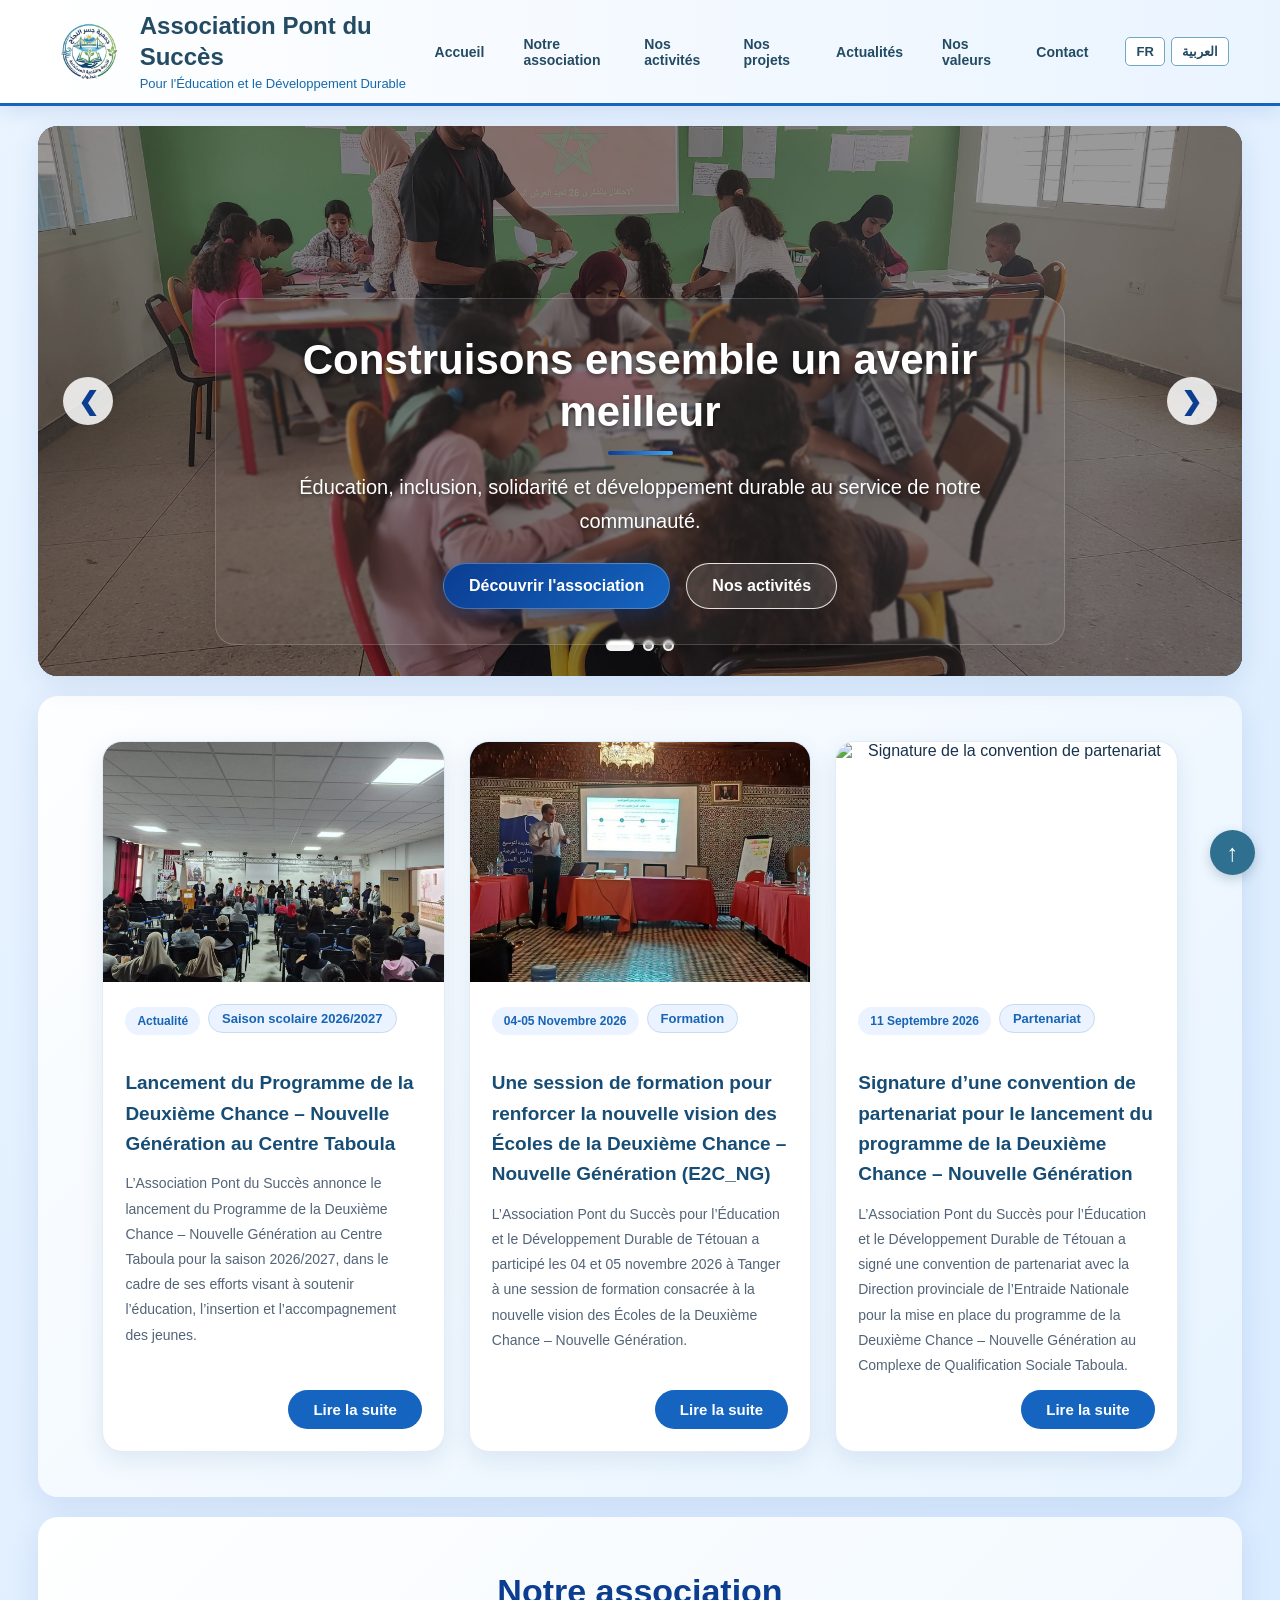
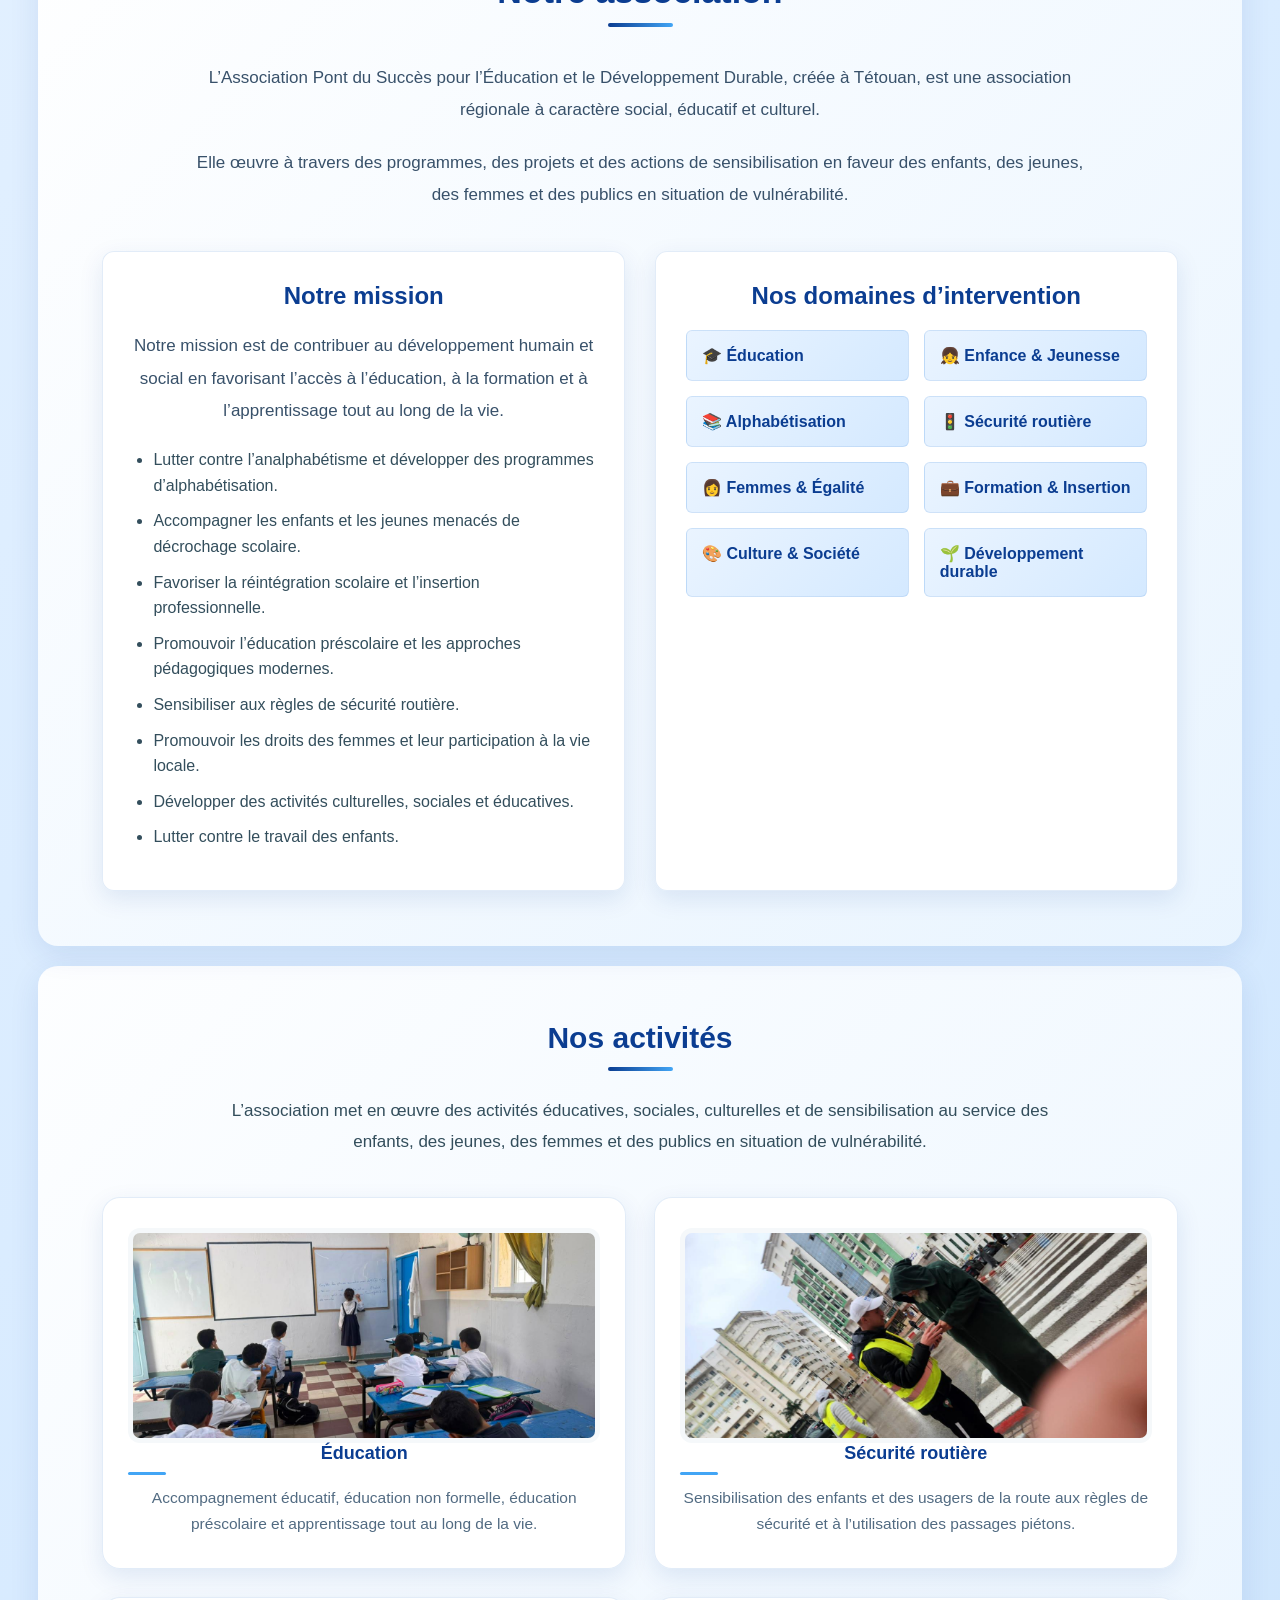
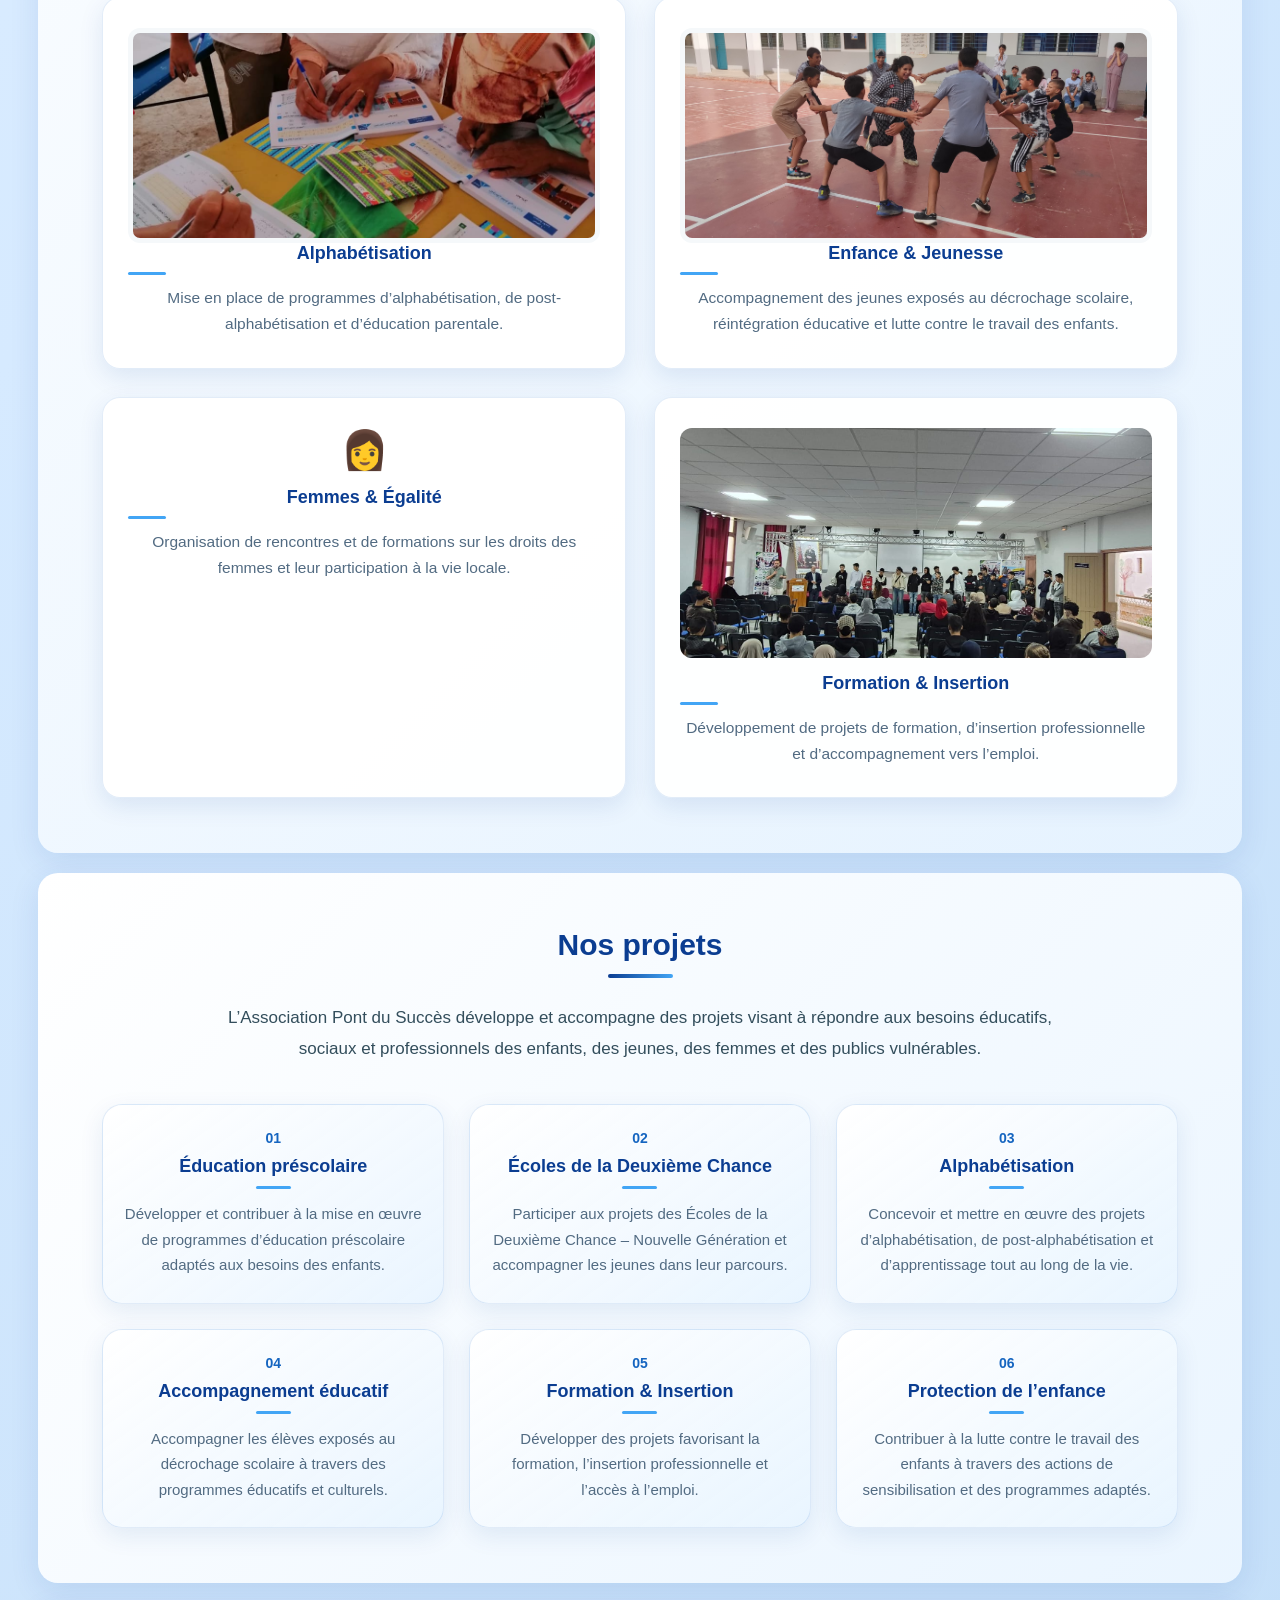
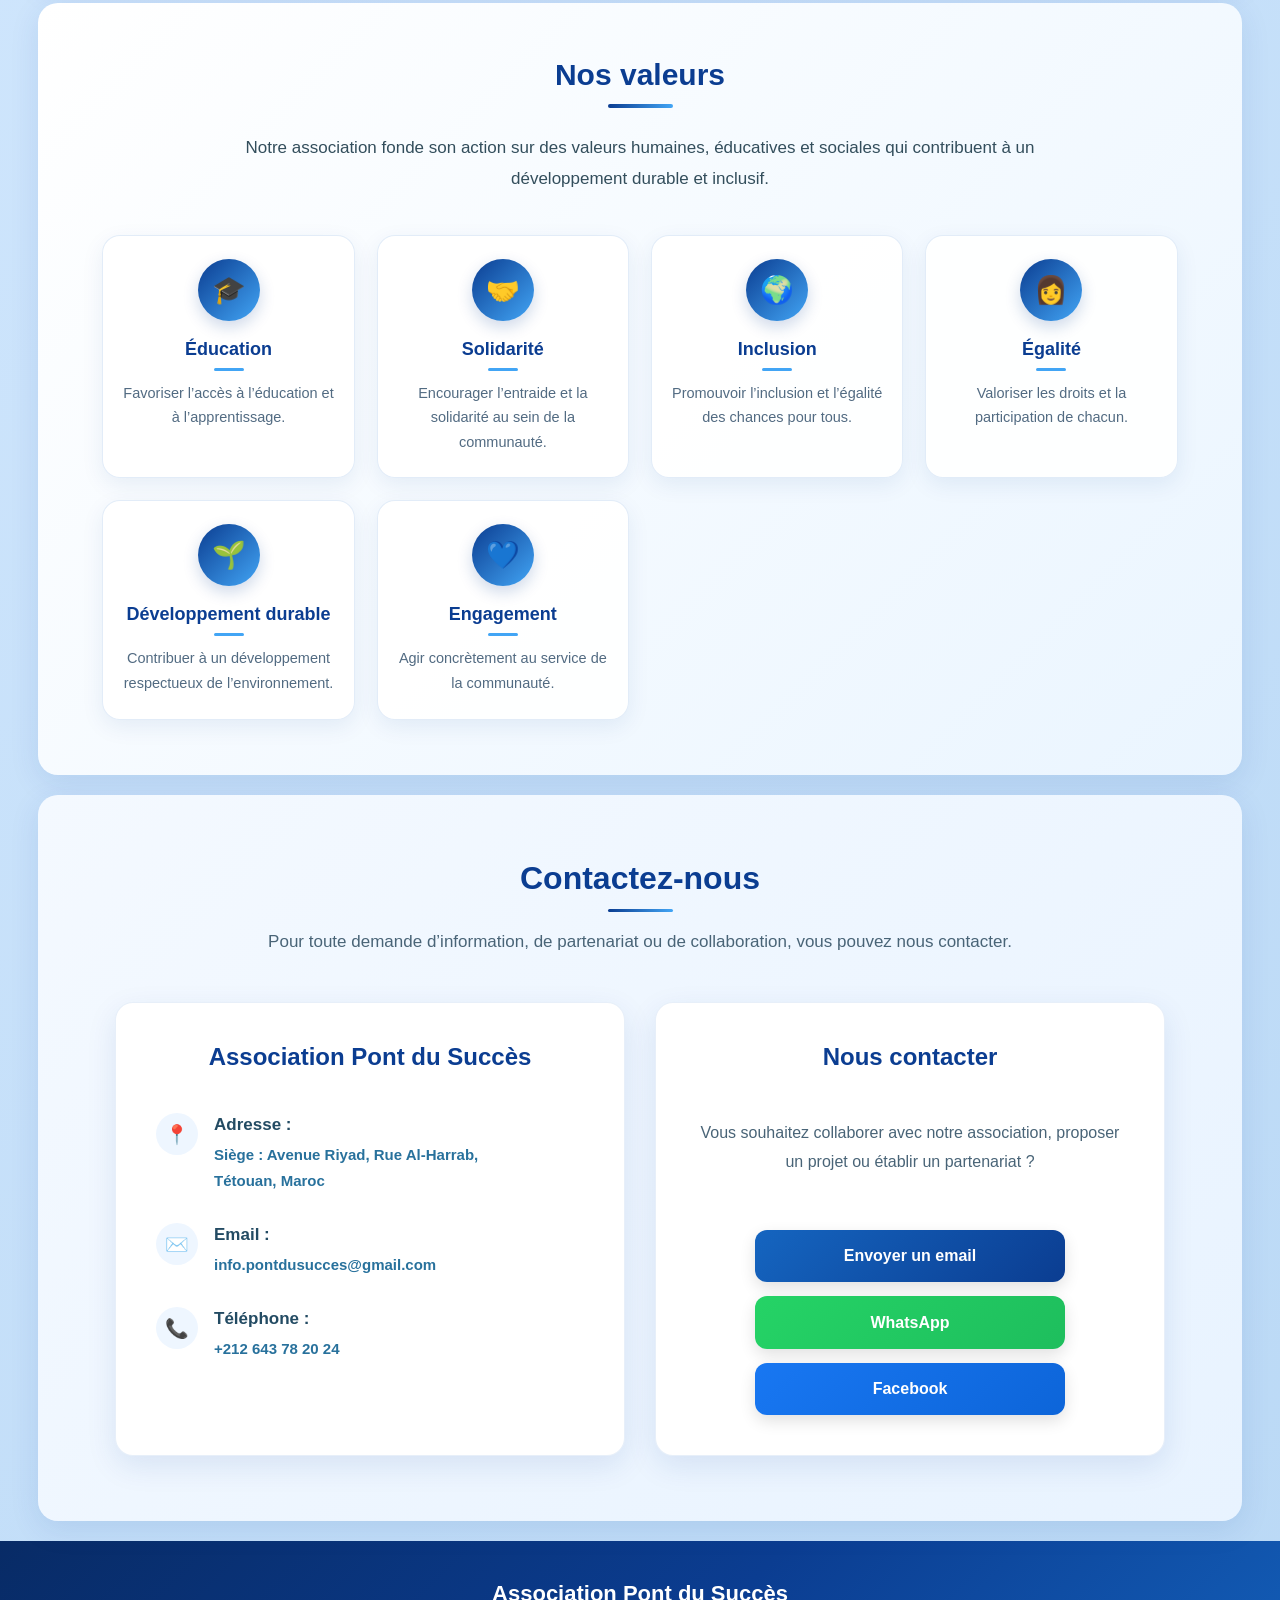
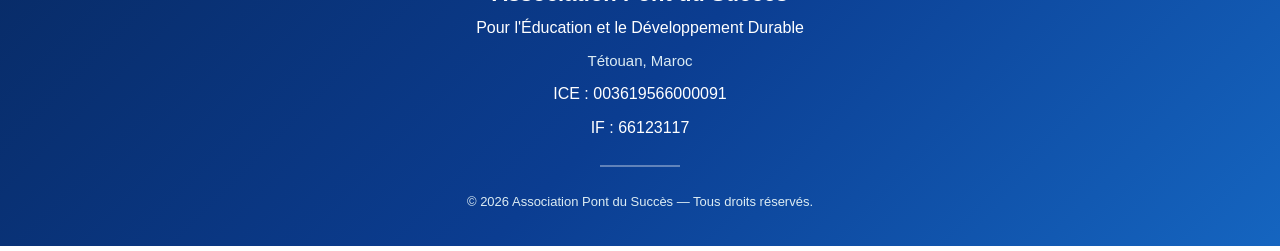
==== commit 425bd384: "Mis ajour Signature" ====
--- a/index.html
+++ b/index.html
@@ -258,6 +258,51 @@
 </article>
 
 <!-- END ACTUALITE 2 -->
+ <!-- ACTUALITE 3 - SIGNATURE DE PARTENARIAT -->
+
+<article class="actualite-card">
+
+    <div class="actualite-image">
+        <img src="images/partenariat-cooperation-1.jpeg"
+             alt="Signature de la convention de partenariat">
+    </div>
+
+    <div class="actualite-content">
+
+        <div class="actualite-meta">
+            <span class="actualite-date"
+                  data-fr="11 Septembre 2026"
+                  data-ar="11 شتنبر 2026">
+                11 Septembre 2026
+            </span>
+
+            <span class="actualite-saison"
+                  data-fr="Partenariat"
+                  data-ar="اتفاقية شراكة">
+                Partenariat
+            </span>
+        </div>
+
+        <h3
+            data-fr="Signature d’une convention de partenariat pour le lancement du programme de la Deuxième Chance – Nouvelle Génération"
+            data-ar="توقيع اتفاقية شراكة لإحداث وتنزيل برنامج الفرصة الثانية – الجيل الجديد">
+            Signature d’une convention de partenariat pour le lancement du programme de la Deuxième Chance – Nouvelle Génération
+        </h3>
+
+        <p
+            data-fr="L’Association Pont du Succès pour l’Éducation et le Développement Durable de Tétouan a signé une convention de partenariat avec la Direction provinciale de l’Entraide Nationale pour la mise en place du programme de la Deuxième Chance – Nouvelle Génération au Complexe de Qualification Sociale Taboula."
+            data-ar="وقعت جمعية جسر النجاح للتربية والتنمية المستدامة بتطوان اتفاقية شراكة مع المديرية الإقليمية للتعاون الوطني، من أجل إحداث وتنزيل برنامج الفرصة الثانية – الجيل الجديد بمركب التأهيل الاجتماعي طابولة.">
+            L’Association Pont du Succès a signé une convention de partenariat avec la Direction provinciale de l’Entraide Nationale.
+        </p>
+
+        <button type="button"
+                class="partenariat-more-btn">
+            Lire la suite
+        </button>
+
+    </div>
+</article>
+
 
 
         <!-- انسخي بطاقة actualite-card كاملة لإضافة خبر جديد -->
@@ -332,6 +377,8 @@
 
 </div>
 
+
+
 <!-- =====================================
      ACTUALITE MODAL - FORMATION E2C_NG
 ===================================== -->
@@ -412,6 +459,71 @@
      END ACTUALITE MODAL
 ===================================== -->
 
+<!-- ACTUALITE MODAL - PARTENARIAT -->
+
+<div class="actualite-modal" id="partenariat-modal" aria-hidden="true">
+
+    <div class="actualite-modal-content">
+
+        <button type="button"
+                class="actualite-modal-close"
+                aria-label="Fermer">
+            &times;
+        </button>
+
+        <h2
+            data-fr="Signature de la convention de partenariat"
+            data-ar="توقيع اتفاقية الشراكة">
+            توقيع اتفاقية الشراكة
+        </h2>
+
+        <div class="taboula-gallery">
+
+            <button type="button"
+                    class="partenariat-prev"
+                    aria-label="Image précédente">
+                &#10094;
+            </button>
+
+            <img
+                id="partenariat-gallery-image"
+                src="images/partenariat-1.jpeg"
+                alt="Signature de la convention de partenariat">
+
+            <button type="button"
+                    class="partenariat-next"
+                    aria-label="Image suivante">
+                &#10095;
+            </button>
+
+        </div>
+
+        <div class="partenariat-gallery-dots"></div>
+
+        <div class="taboula-description">
+
+            <p
+                data-fr="Le 11 septembre 2026, l’Association Pont du Succès pour l’Éducation et le Développement Durable de Tétouan a signé une convention de partenariat avec la Direction provinciale de l’Entraide Nationale, dans le cadre de la mise en place du programme de la Deuxième Chance – Nouvelle Génération au Complexe de Qualification Sociale Taboula, quartier Al Wiqaya.">
+                في 11 شتنبر 2026، وقعت جمعية جسر النجاح للتربية والتنمية المستدامة بتطوان اتفاقية شراكة مع المديرية الإقليمية للتعاون الوطني، من أجل إحداث وتنزيل برنامج الفرصة الثانية – الجيل الجديد بمركب التأهيل الاجتماعي طابولة، حي الوقاية.
+            </p>
+
+            <p
+                data-fr="Cette initiative vise à lutter contre le décrochage scolaire et à offrir aux jeunes et adolescents déscolarisés une nouvelle opportunité d’apprentissage, de formation et d’insertion sociale et professionnelle, en fonction des besoins du marché du travail.">
+                ويهدف هذا البرنامج إلى محاربة الهدر المدرسي، ومنح فرصة جديدة للشباب واليافعين خارج أسوار المدرسة، من أجل التأهيل والتكوين والإدماج الاجتماعي والمهني وفق حاجيات سوق العمل.
+            </p>
+
+            <p
+                data-fr="Cette convention témoigne de la volonté commune de renforcer les services éducatifs et sociaux et de promouvoir le développement durable à l’échelle provinciale.">
+                وتشكل هذه الاتفاقية خطوة مهمة لتعزيز الخدمات التربوية والاجتماعية، وترسيخ التعاون بين المجتمع المدني والمؤسسات العمومية خدمة للتنمية المستدامة بالإقليم.
+            </p>
+
+        </div>
+
+    </div>
+
+</div>
+
+<!-- END ACTUALITE MODAL -->
 
 </section>
 
--- a/style.css
+++ b/style.css
@@ -5283,11 +5283,14 @@
     border-radius: 12px;
 }
 
+
 /* Boutons précédent et suivant */
 .taboula-next,
 .taboula-prev,
 .e2c-next,
-.e2c-prev {
+.e2c-prev,
+.partenariat-next,
+.partenariat-prev {
     position: absolute;
     top: 50%;
     transform: translateY(-50%);
@@ -5308,20 +5311,25 @@
 .taboula-next:hover,
 .taboula-prev:hover,
 .e2c-next:hover,
-.e2c-prev:hover {
+.e2c-prev:hover,
+.partenariat-next:hover,
+.partenariat-prev:hover {
     background: #2196f3;
     transform: translateY(-50%) scale(1.1);
 }
 
 .taboula-next,
-.e2c-next {
+.e2c-next,
+.partenariat-next {
     right: 18px;
 }
 
 .taboula-prev,
-.e2c-prev {
+.e2c-prev,
+.partenariat-prev {
     left: 18px;
 }
+
 
 /* Points de navigation */
 .taboula-gallery-dots,
@@ -5414,10 +5422,12 @@
         max-height: 330px;
     }
 
-    .taboula-next,
-    .taboula-prev,
-    .e2c-next,
-    .e2c-prev {
+   .taboula-next,
+.taboula-prev,
+.e2c-next,
+.e2c-prev,
+.partenariat-next,
+.partenariat-prev {
         width: 40px;
         height: 40px;
         font-size: 21px;
@@ -5444,3 +5454,100 @@
     display: flex;
 }
 
+/* =========================================
+   ACTUALITE 3 - MEME DESIGN QUE LES AUTRES
+========================================= */
+
+.actualite-more-btn,
+.e2c-more-btn,
+.partenariat-more-btn {
+    display: inline-flex;
+    align-items: center;
+    justify-content: center;
+    margin-top: 8px;
+    padding: 11px 25px;
+    border: none;
+    border-radius: 25px;
+    background: #1565C0;
+    color: white;
+    font-size: 15px;
+    font-weight: bold;
+    cursor: pointer;
+    transition: all 0.3s ease;
+}
+
+.actualite-more-btn:hover,
+.e2c-more-btn:hover,
+.partenariat-more-btn:hover {
+    background: #0B3D91;
+    transform: translateY(-2px);
+}
+
+/* تثبيت الأزرار أسفل البطاقات */
+.actualite-card {
+    display: flex;
+    flex-direction: column;
+    height: 100%;
+}
+
+.actualite-content {
+    display: flex;
+    flex-direction: column;
+    flex: 1;
+}
+
+.actualite-more-btn,
+.e2c-more-btn,
+.partenariat-more-btn {
+    margin-top: auto;
+    align-self: flex-end;
+}
+
+/* Alignement arabe */
+html[dir="rtl"] .partenariat-more-btn {
+    align-self: flex-end;
+}
+
+/* توحيد تصميم جميع بطاقات الأخبار */
+
+#actualites .actualites-container {
+    display: grid;
+    grid-template-columns: repeat(3, minmax(0, 360px));
+    gap: 24px;
+    align-items: stretch;
+    justify-content: center;
+}
+
+#actualites .actualite-card {
+    width: 100%;
+    max-width: none;
+    margin: 0;
+    overflow: hidden;
+}
+
+#actualites .actualite-image {
+    width: 100%;
+    height: 240px;
+    overflow: hidden;
+}
+
+#actualites .actualite-image img {
+    width: 100%;
+    height: 100%;
+    object-fit: cover;
+    display: block;
+}
+
+@media (max-width: 768px) {
+    #actualites .actualites-container {
+        grid-template-columns: 1fr;
+    }
+}
+
+
+
+
+
+
+
+
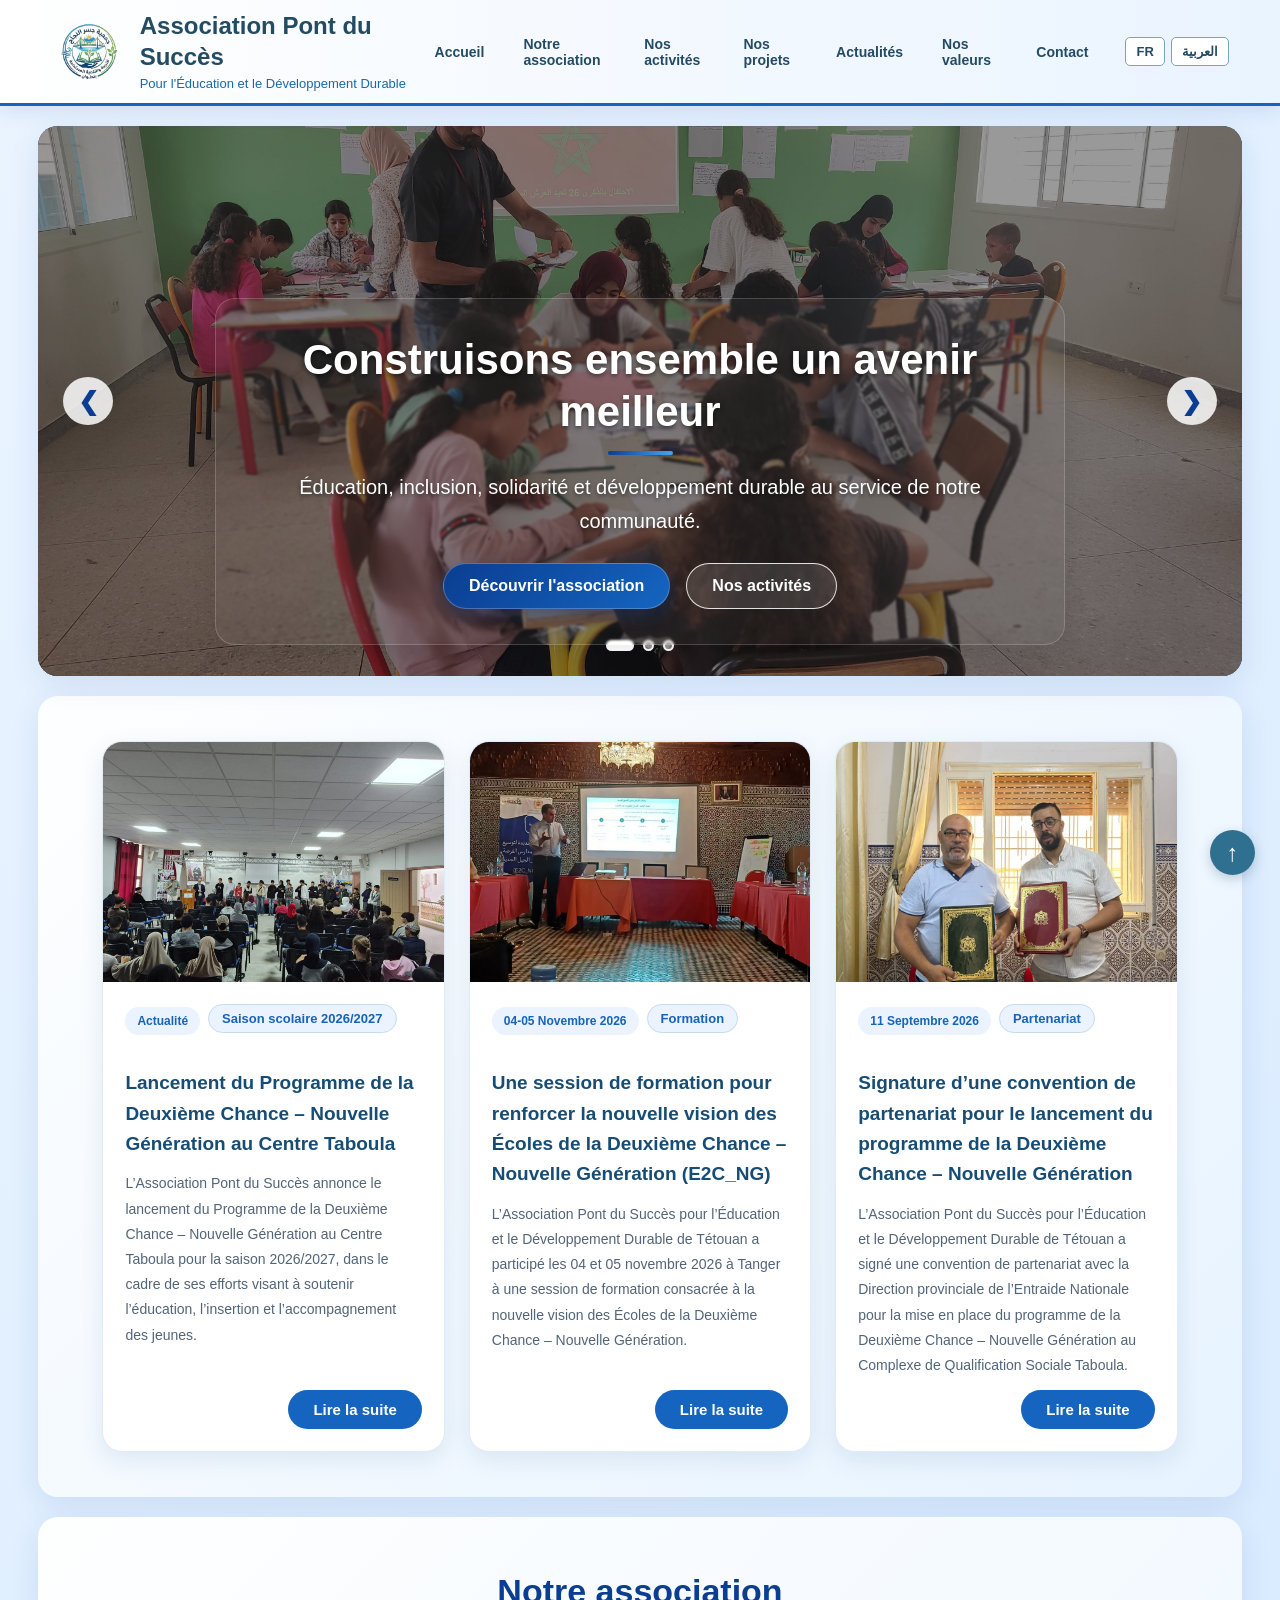
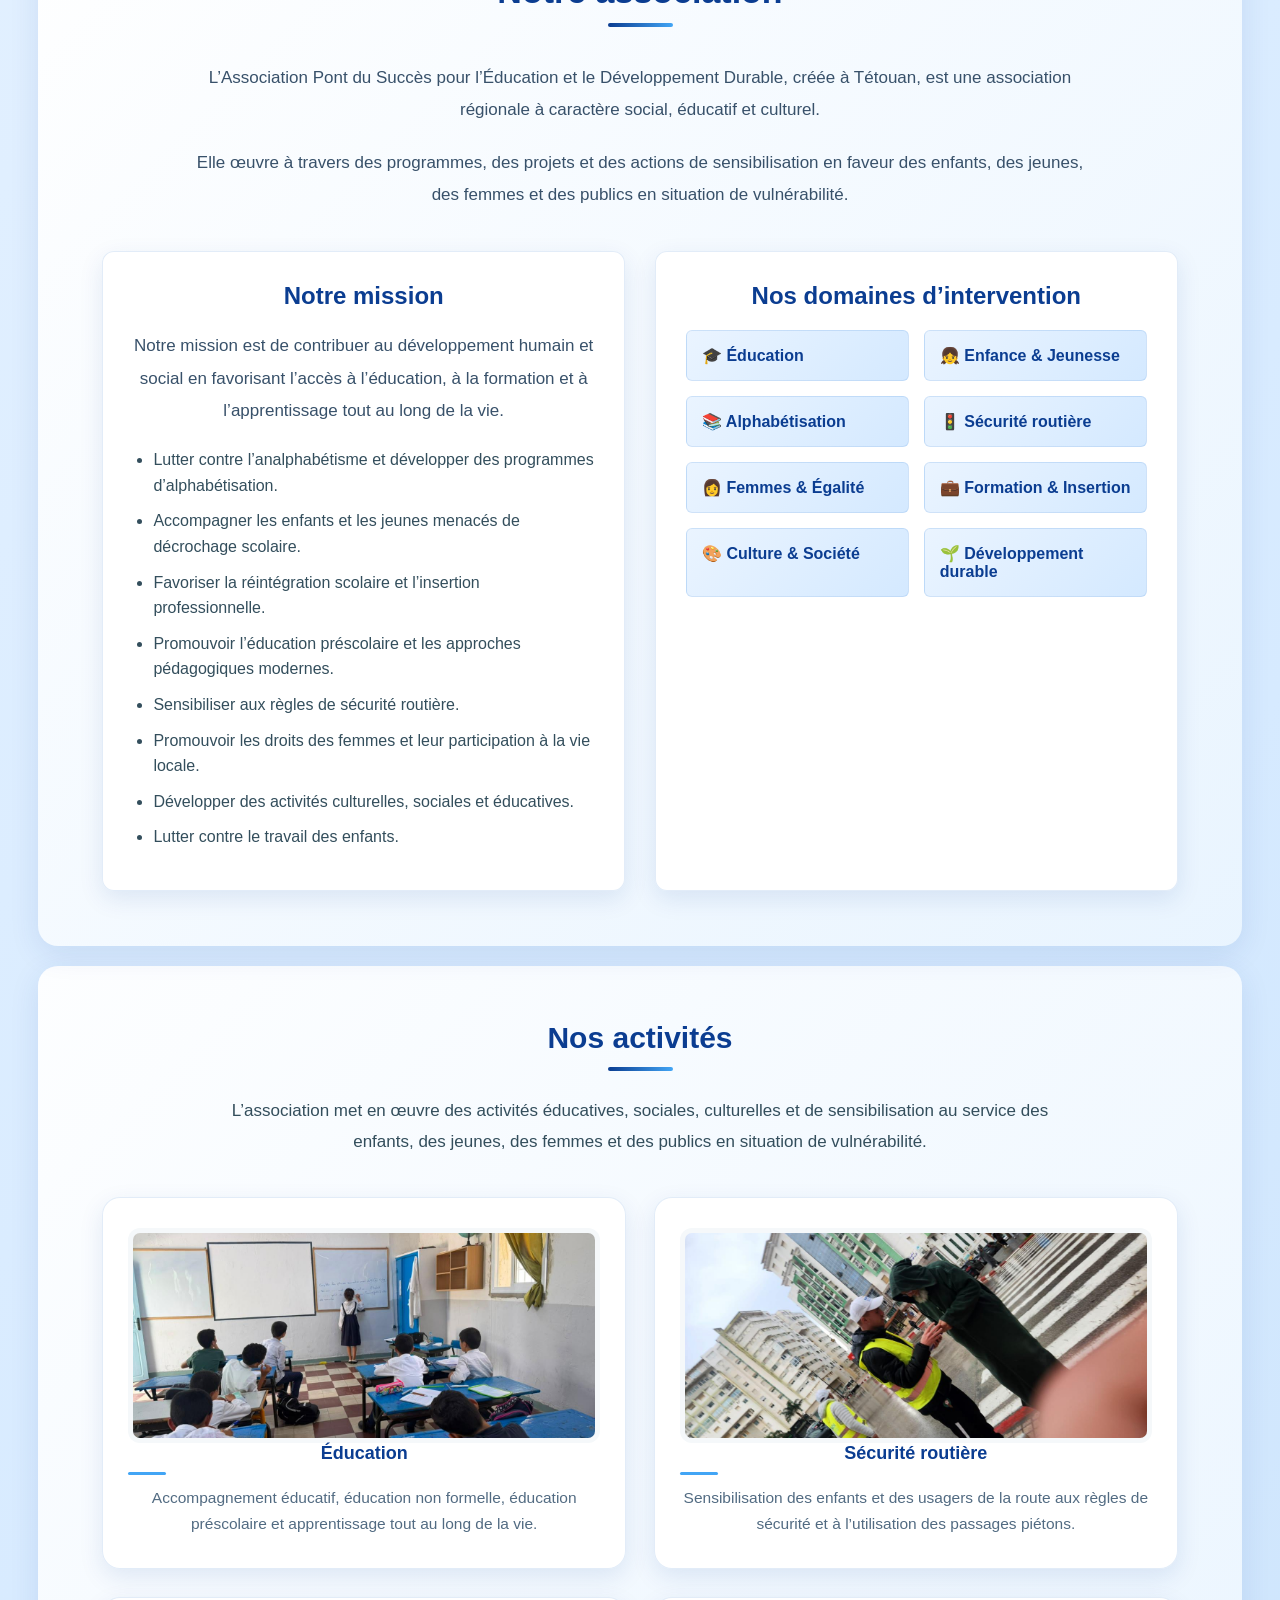
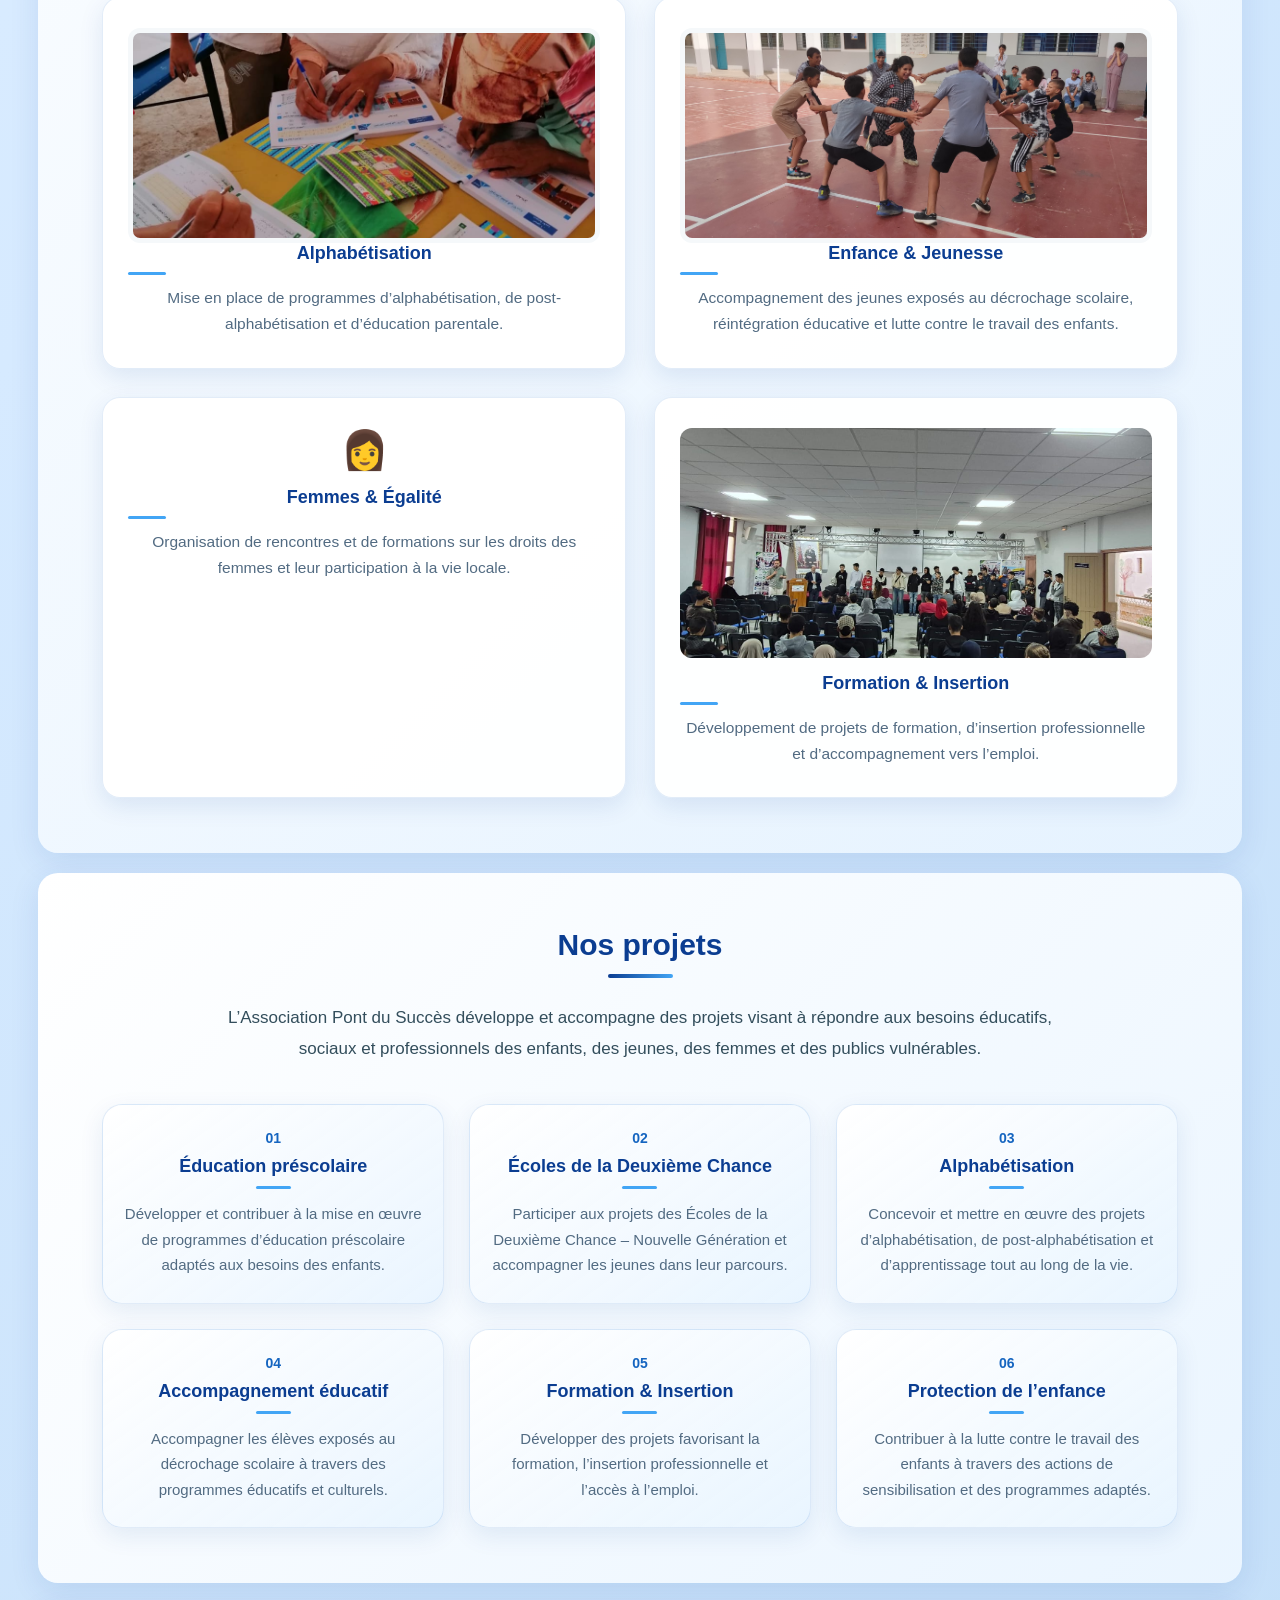
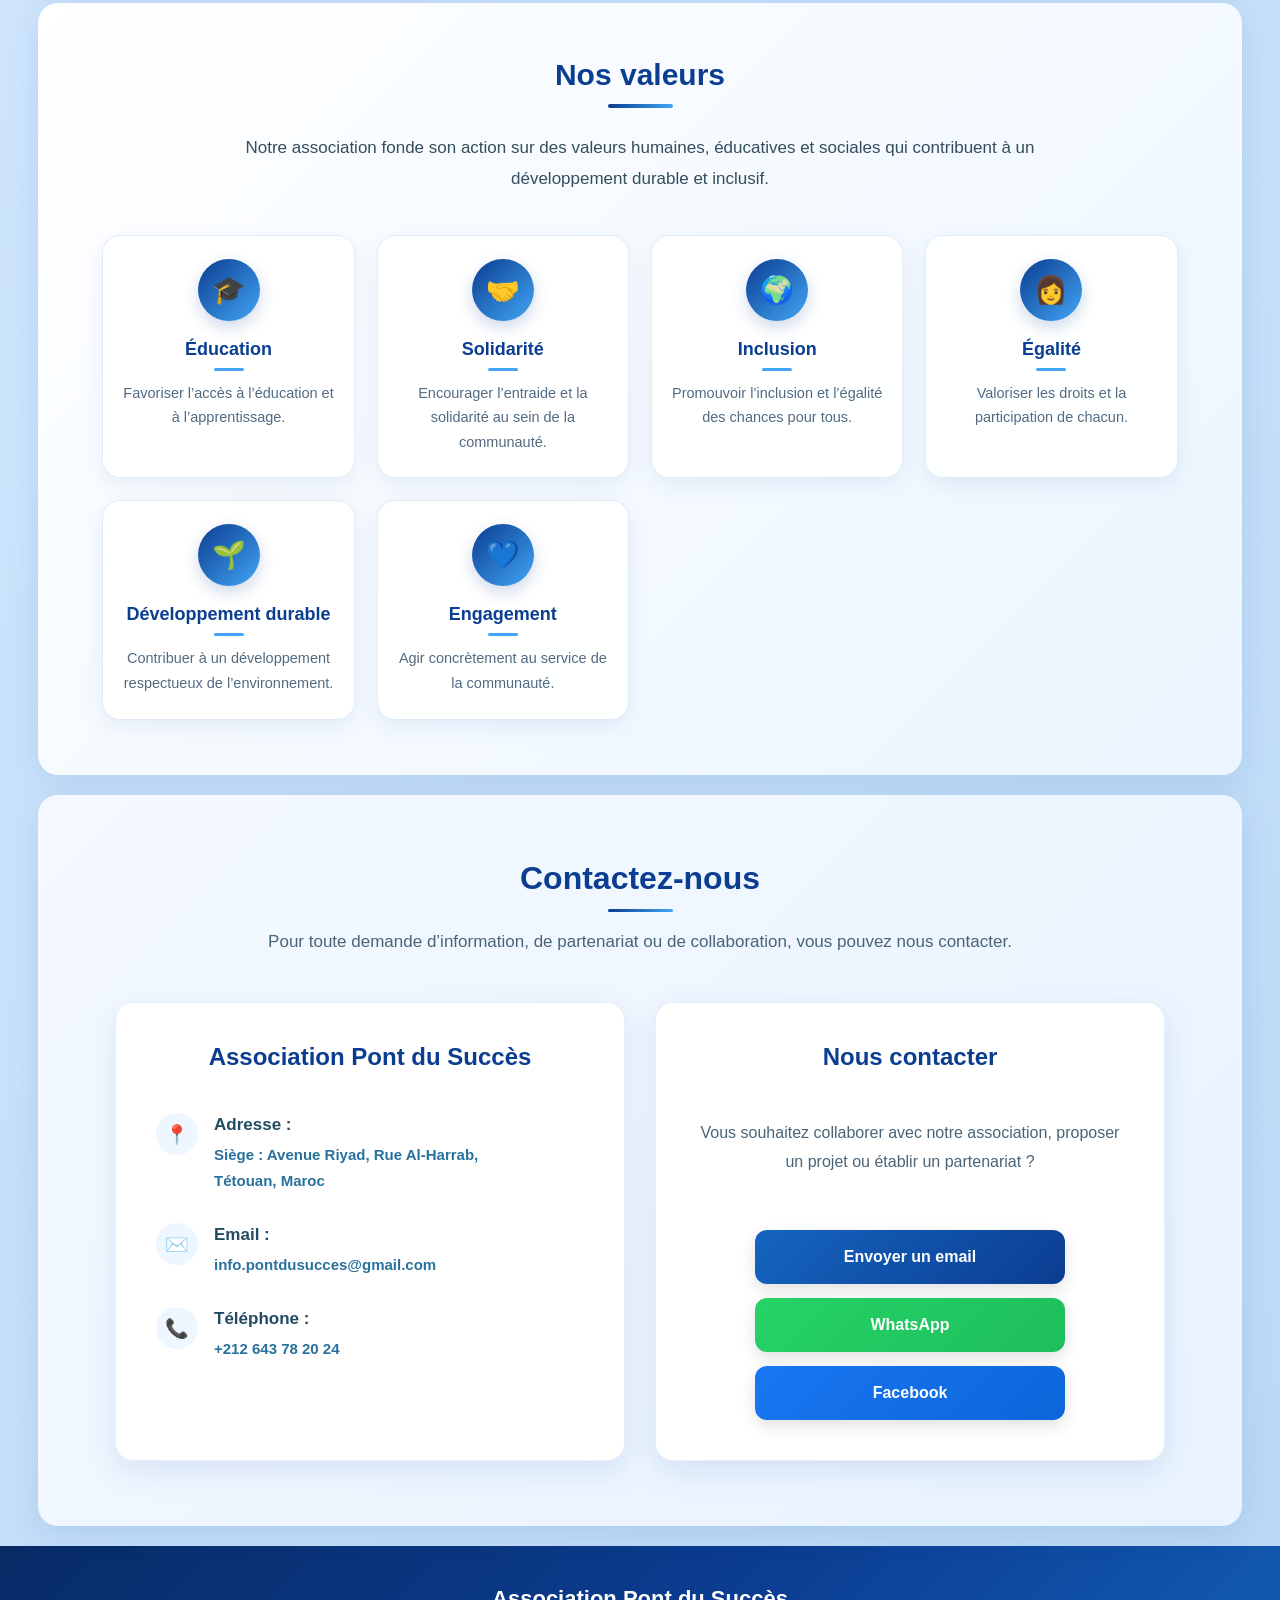
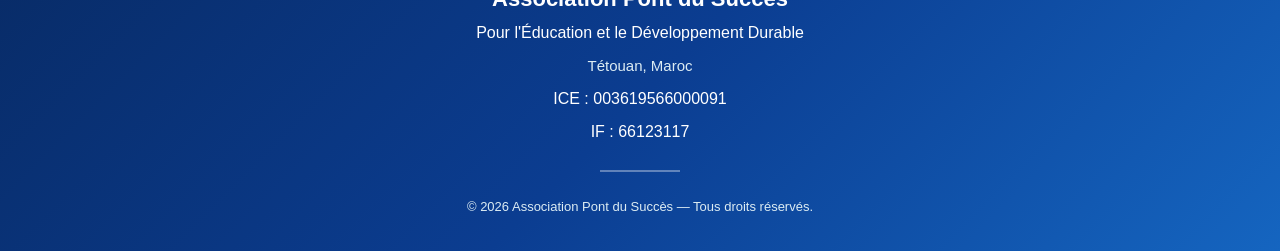
==== commit 6b0addeb: "Add files via upload" ====
--- a/index.html
+++ b/index.html
@@ -500,26 +500,40 @@
 
         <div class="partenariat-gallery-dots"></div>
 
-        <div class="taboula-description">
-
-            <p
-                data-fr="Le 11 septembre 2026, l’Association Pont du Succès pour l’Éducation et le Développement Durable de Tétouan a signé une convention de partenariat avec la Direction provinciale de l’Entraide Nationale, dans le cadre de la mise en place du programme de la Deuxième Chance – Nouvelle Génération au Complexe de Qualification Sociale Taboula, quartier Al Wiqaya.">
-                في 11 شتنبر 2026، وقعت جمعية جسر النجاح للتربية والتنمية المستدامة بتطوان اتفاقية شراكة مع المديرية الإقليمية للتعاون الوطني، من أجل إحداث وتنزيل برنامج الفرصة الثانية – الجيل الجديد بمركب التأهيل الاجتماعي طابولة، حي الوقاية.
-            </p>
-
-            <p
-                data-fr="Cette initiative vise à lutter contre le décrochage scolaire et à offrir aux jeunes et adolescents déscolarisés une nouvelle opportunité d’apprentissage, de formation et d’insertion sociale et professionnelle, en fonction des besoins du marché du travail.">
-                ويهدف هذا البرنامج إلى محاربة الهدر المدرسي، ومنح فرصة جديدة للشباب واليافعين خارج أسوار المدرسة، من أجل التأهيل والتكوين والإدماج الاجتماعي والمهني وفق حاجيات سوق العمل.
-            </p>
-
-            <p
-                data-fr="Cette convention témoigne de la volonté commune de renforcer les services éducatifs et sociaux et de promouvoir le développement durable à l’échelle provinciale.">
-                وتشكل هذه الاتفاقية خطوة مهمة لتعزيز الخدمات التربوية والاجتماعية، وترسيخ التعاون بين المجتمع المدني والمؤسسات العمومية خدمة للتنمية المستدامة بالإقليم.
-            </p>
-
-        </div>
-
-    </div>
+        
+<div class="taboula-description">
+
+    <h3
+        data-fr="Signature d’une convention de partenariat pour la mise en place du programme « Deuxième Chance – Nouvelle Génération »"
+        data-ar="توقيع اتفاقية شراكة لإحداث وتنزيل برنامج «الفرصة الثانية – الجيل الجديد»">
+        توقيع اتفاقية شراكة لإحداث وتنزيل برنامج «الفرصة الثانية – الجيل الجديد»
+    </h3>
+
+    <p
+        data-fr="Tétouan, le 11 septembre 2026 – Dans le cadre du renforcement du partenariat effectif entre les acteurs de la société civile et les secteurs gouvernementaux, et dans le souci de promouvoir la proximité et l’inclusion sociale, l’Association Pont du Succès pour l’Éducation et le Développement Durable de Tétouan a signé une convention de partenariat stratégique avec la Direction provinciale de l’Entraide Nationale."
+        data-ar="تطوان، 11 شتنبر 2026 – في إطار تعزيز الشراكة الفعلية بين فعاليات المجتمع المدني والقطاعات الحكومية، وتكريساً لثقافة القرب والإدماج الاجتماعي، قامت جمعية جسر النجاح للتربية والتنمية المستدامة بتطوان بتوقيع اتفاقية شراكة استراتيجية مع المديرية الإقليمية للتعاون الوطني.">
+        تطوان، 11 شتنبر 2026 – في إطار تعزيز الشراكة الفعلية بين فعاليات المجتمع المدني والقطاعات الحكومية، وتكريساً لثقافة القرب والإدماج الاجتماعي، قامت جمعية جسر النجاح للتربية والتنمية المستدامة بتطوان بتوقيع اتفاقية شراكة استراتيجية مع المديرية الإقليمية للتعاون الوطني.
+    </p>
+
+    <p
+        data-fr="Cette convention porte sur la mise en place et le déploiement du programme « Deuxième Chance – Nouvelle Génération » au Complexe de Qualification Sociale Taboula, situé au quartier Al Wiqaya. Il s’agit d’un projet de réforme et de développement visant à lutter contre le décrochage scolaire et à offrir une nouvelle opportunité aux jeunes et adolescents déscolarisés, afin de favoriser leur insertion sociale et professionnelle, à travers leur qualification et leur formation selon les besoins du marché du travail et les exigences d’une insertion durable."
+        data-ar="وتخص هذه الاتفاقية إحداث وتنزيل برنامج «الفرصة الثانية – الجيل الجديد» بمركب التأهيل الاجتماعي طابولة، حي الوقاية. وهو ورش إصلاحي وتنموي هادف يرمي إلى محاربة الهدر المدرسي، ومنح فرصة جديدة للشباب واليافعين خارج أسوار المدرسة من أجل الاندماج المهني والاجتماعي، عبر تأهيلهم وتكوينهم وفق حاجيات سوق العمل والإدماج المستدام.">
+        وتخص هذه الاتفاقية إحداث وتنزيل برنامج «الفرصة الثانية – الجيل الجديد» بمركب التأهيل الاجتماعي طابولة، حي الوقاية. وهو ورش إصلاحي وتنموي هادف يرمي إلى محاربة الهدر المدرسي، ومنح فرصة جديدة للشباب واليافعين خارج أسوار المدرسة من أجل الاندماج المهني والاجتماعي، عبر تأهيلهم وتكوينهم وفق حاجيات سوق العمل والإدماج المستدام.
+    </p>
+
+    <p
+        data-fr="La cérémonie de signature s’est déroulée dans une atmosphère positive, marquée par l’esprit de responsabilité et de coopération entre le président de l’association et le directeur provincial de l’Entraide Nationale. Les objectifs fondamentaux de ce partenariat ont été présentés. Celui-ci constituera sans aucun doute une valeur ajoutée aux services sociaux et éducatifs proposés au Complexe de Qualification Sociale Taboula, traduisant ainsi une vision commune visant à améliorer les conditions de l’enfance et de la jeunesse et à les préparer à un avenir prometteur."
+        data-ar="وقد جرى حفل التوقيع في أجواء إيجابية طبعها روح المسؤولية والتعاون المشترك بين رئيس الجمعية والمدير الإقليمي للتعاون الوطني، حيث تم استعراض الأهداف الأساسية لهذه الشراكة التي ستشكل لا محالة إضافة نوعية للخدمات الاجتماعية والتربوية المقدمة بمركب التأهيل الاجتماعي طابولة، مما يترجم الرؤية المشتركة في النهوض بأوضاع الطفولة والشباب وتأهيلهم لمستقبل واعد.">
+        وقد جرى حفل التوقيع في أجواء إيجابية طبعها روح المسؤولية والتعاون المشترك بين رئيس الجمعية والمدير الإقليمي للتعاون الوطني، حيث تم استعراض الأهداف الأساسية لهذه الشراكة التي ستشكل لا محالة إضافة نوعية للخدمات الاجتماعية والتربوية المقدمة بمركب التأهيل الاجتماعي طابولة، مما يترجم الرؤية المشتركة في النهوض بأوضاع الطفولة والشباب وتأهيلهم لمستقبل واعد.
+    </p>
+
+    <p
+        data-fr="Cette initiative confirme l’engagement de l’Association Pont du Succès pour l’Éducation et le Développement Durable à renforcer la coopération avec les institutions publiques, au service du développement durable et de l’action sociale constructive dans la province."
+        data-ar="وتأتي هذه الخطوة لتؤكد حرص جمعية جسر النجاح للتربية والتنمية المستدامة على مد جسور التعاون مع المؤسسات العمومية خدمةً للتنمية المستدامة والعمل الاجتماعي الجاد بالإقليم.">
+        وتأتي هذه الخطوة لتؤكد حرص جمعية جسر النجاح للتربية والتنمية المستدامة على مد جسور التعاون مع المؤسسات العمومية خدمةً للتنمية المستدامة والعمل الاجتماعي الجاد بالإقليم.
+    </p>
+
+</div>
 
 </div>
 
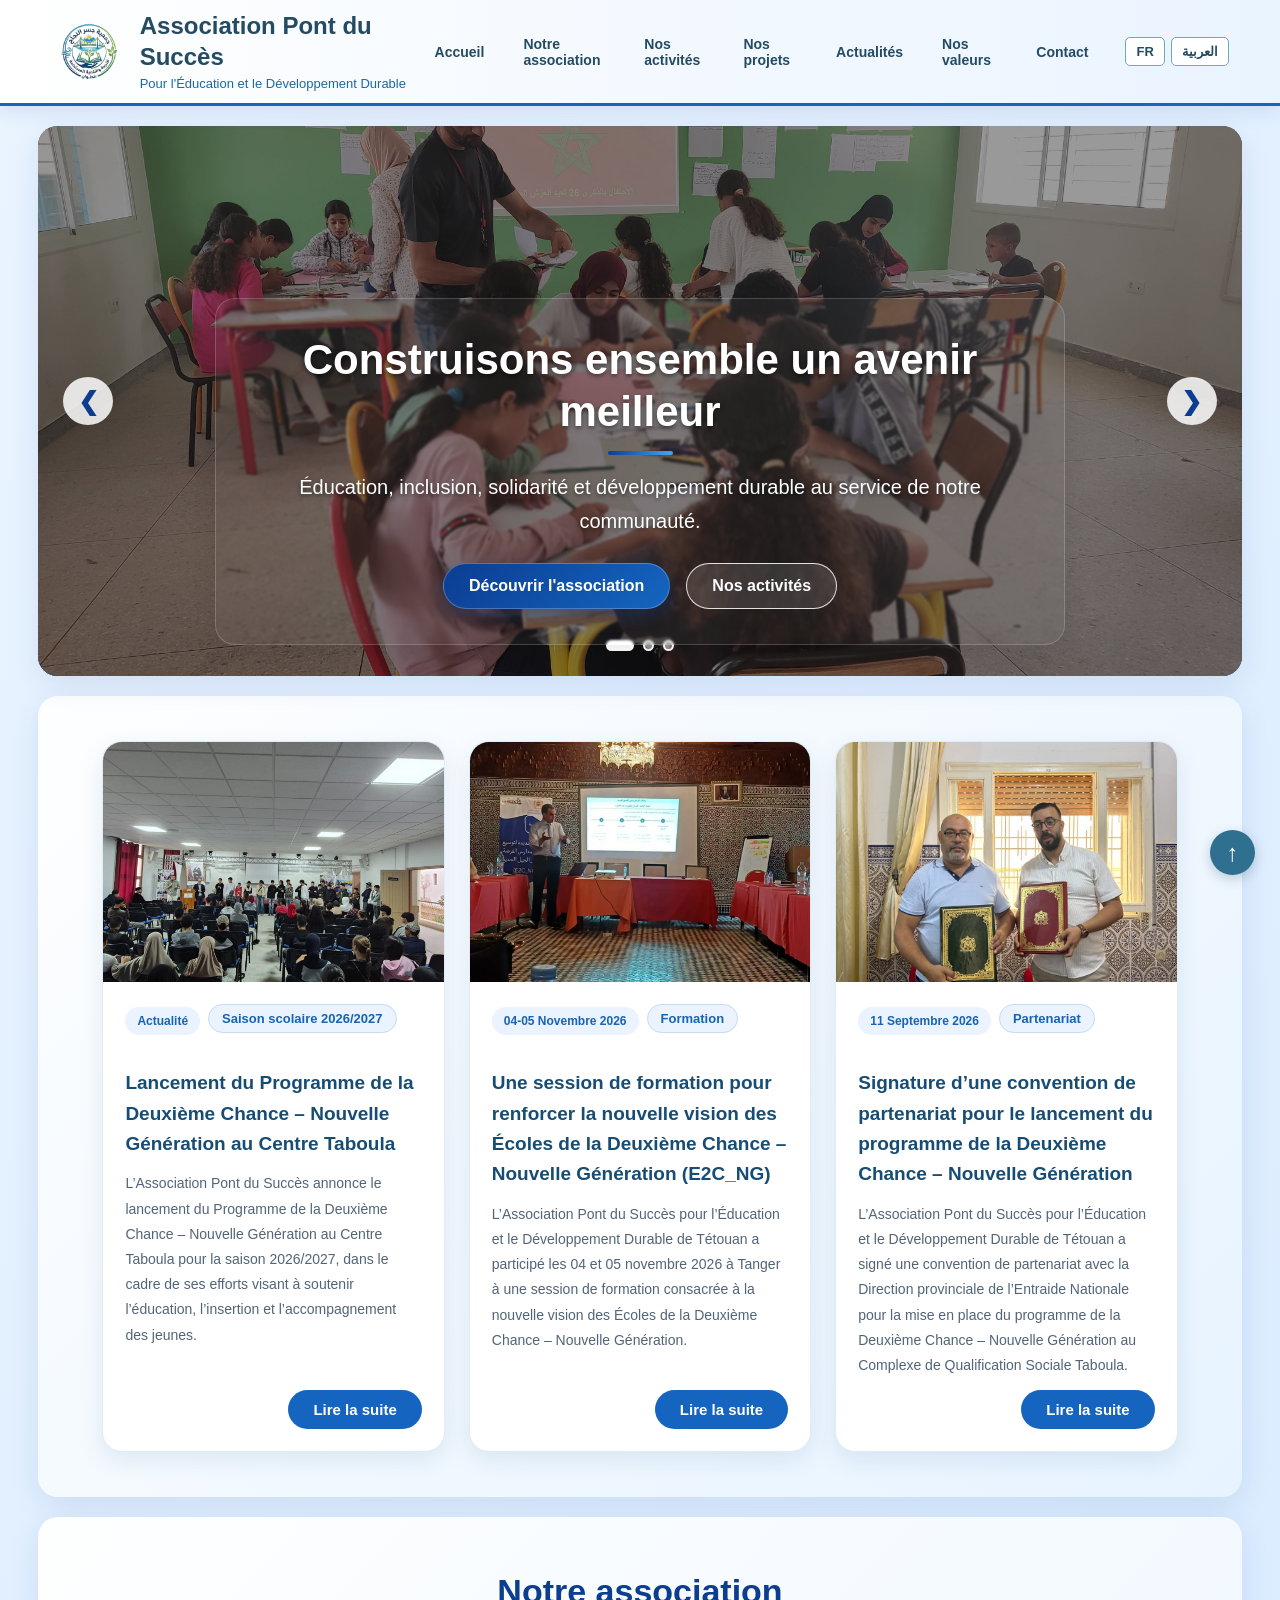
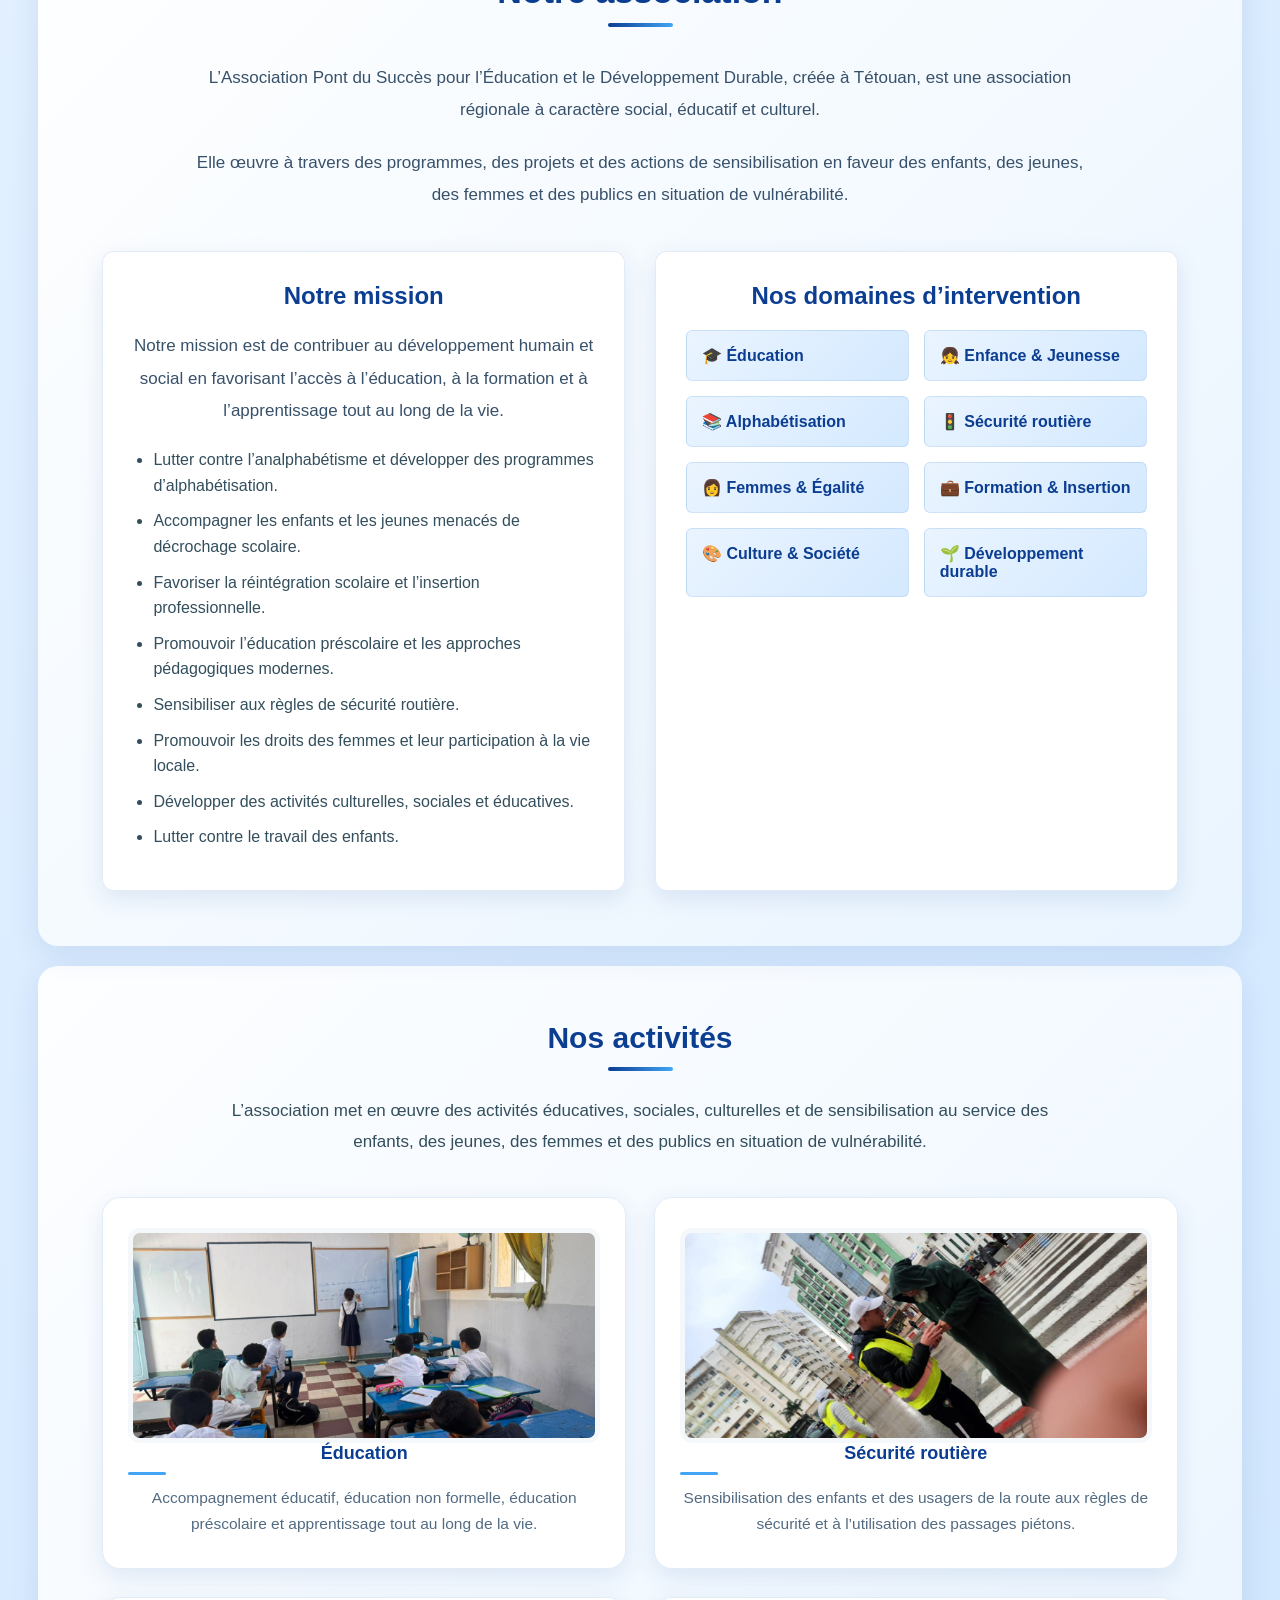
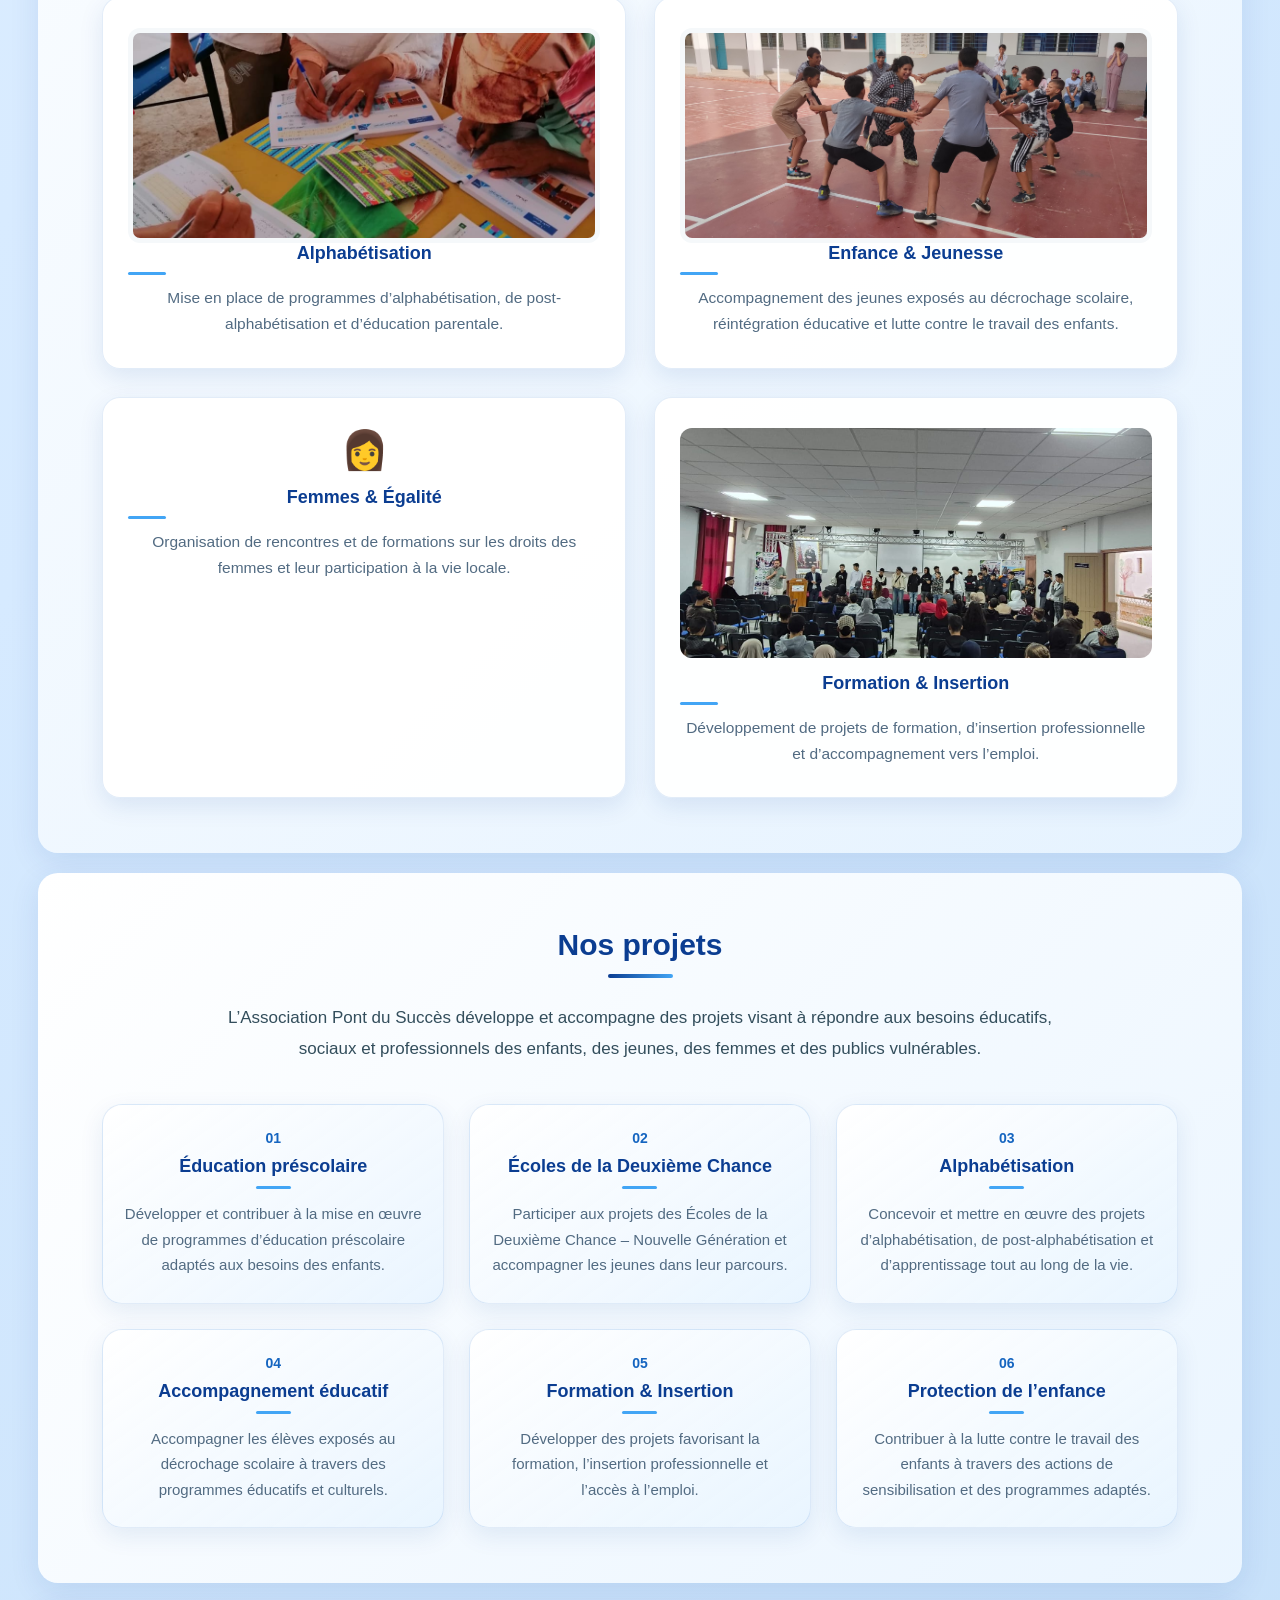
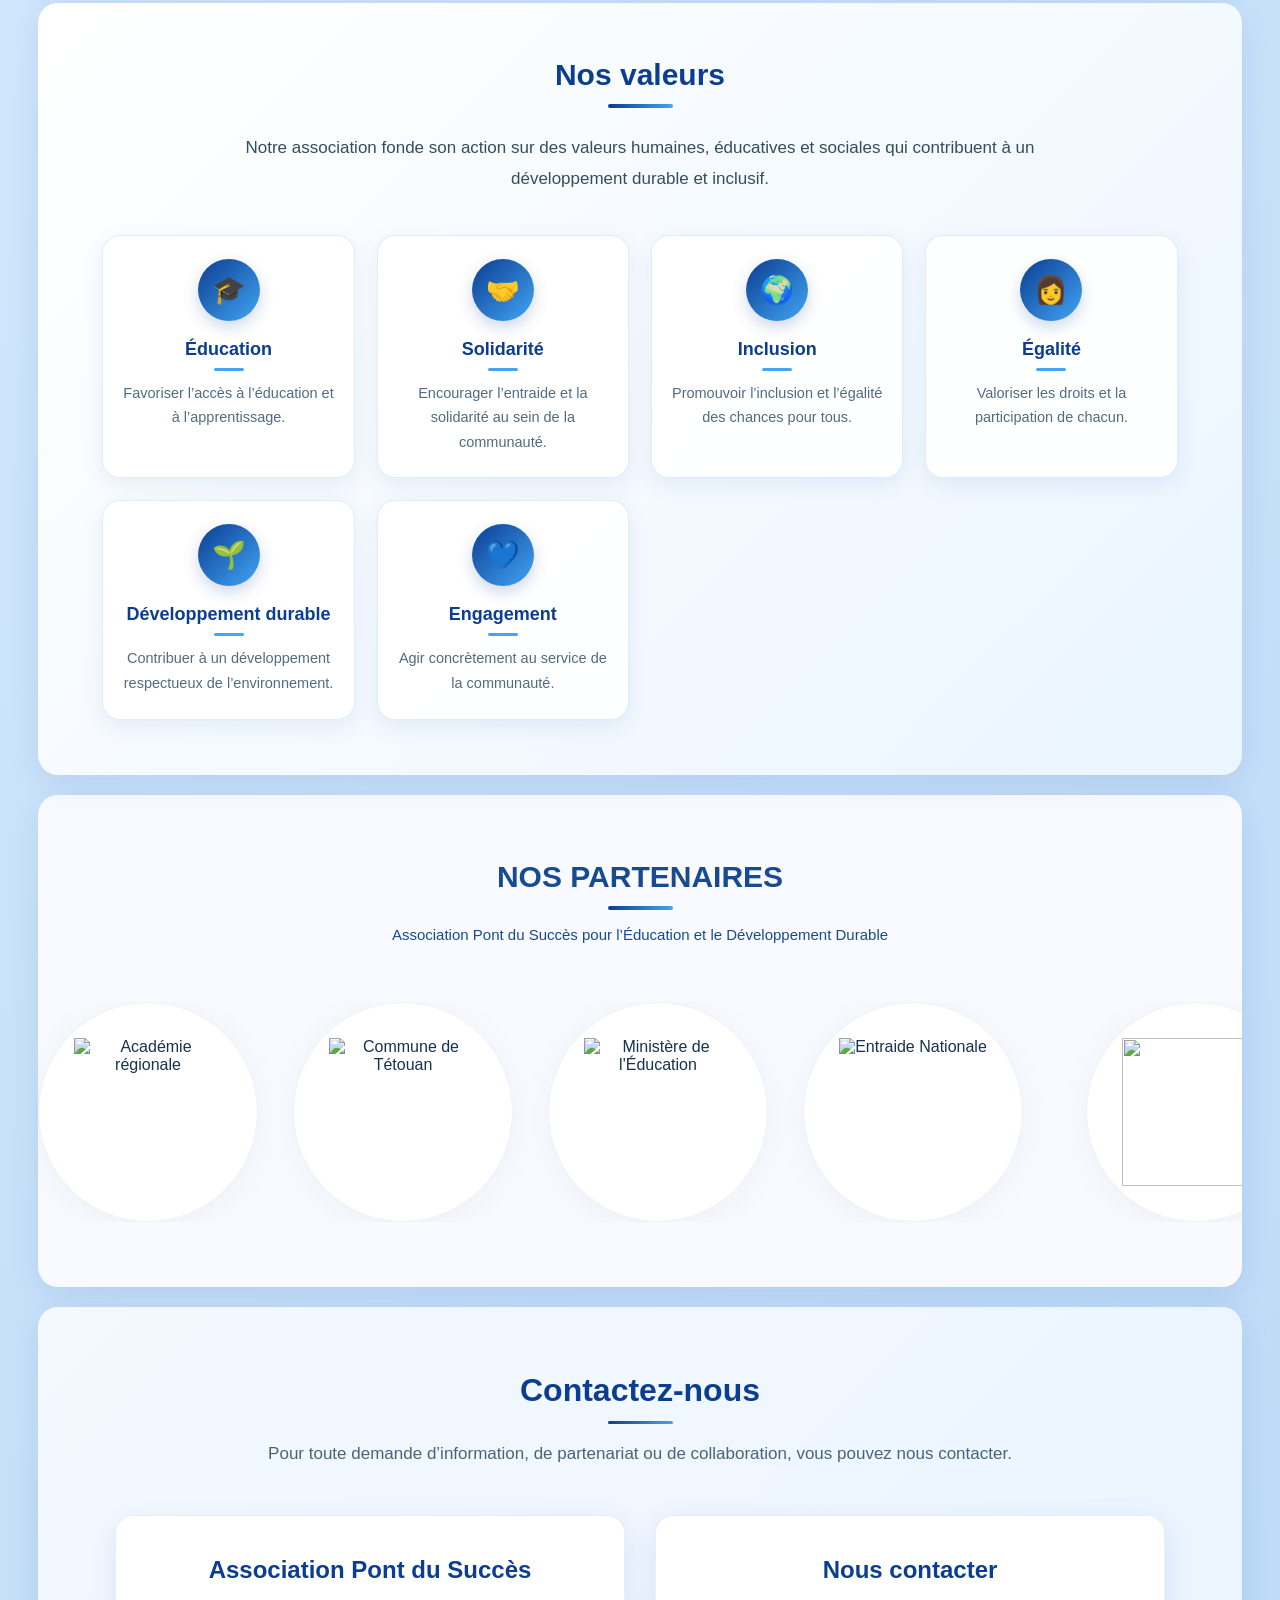
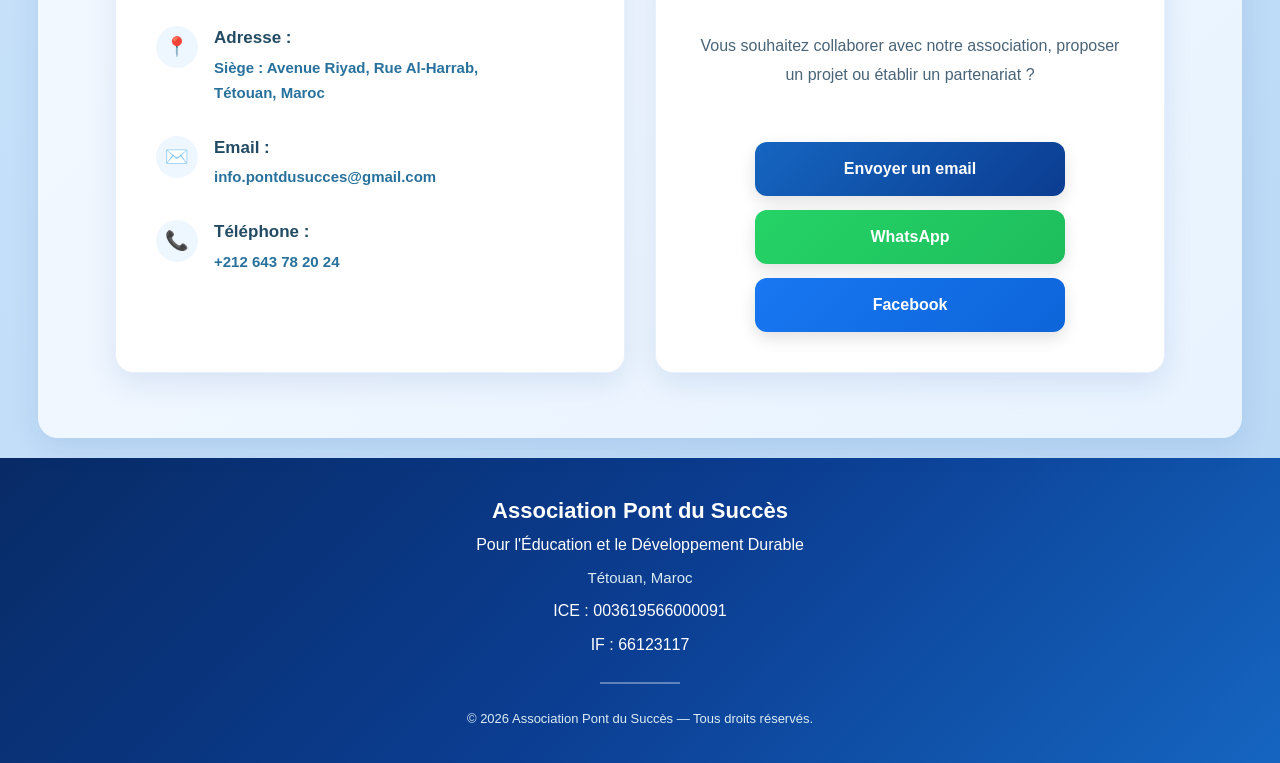
==== commit 2d52efc9: "Add files via upload" ====
--- a/index.html
+++ b/index.html
@@ -1106,6 +1106,79 @@
             </div>
         
         </section>
+
+
+<section class="partners-section" id="partners">
+
+
+
+<div class="partners-heading">
+
+    <h2 data-fr="NOS PARTENAIRES"
+        data-ar="شركاؤنا">
+        NOS PARTENAIRES
+    </h2>
+
+    <span
+        data-fr="Association Pont du Succès pour l’Éducation et le Développement Durable"
+        data-ar="جمعية جسر النجاح للتربية والتنمية المستدامة">
+        Association Pont du Succès pour l’Éducation et le Développement Durable
+    </span>
+
+</div>
+
+
+    
+<div class="partners-slider">
+
+    <div class="partners-track">
+
+        <!-- المجموعة الأولى -->
+        <div class="partners-group">
+            <div class="partner-logo">
+                <img src="images/akadimia.png" alt="Académie régionale">
+            </div>
+
+            <div class="partner-logo">
+                <img src="images/jamaa.jfif" alt="Commune de Tétouan">
+            </div>
+
+            <div class="partner-logo">
+                <img src="images/taalim.png" alt="Ministère de l'Éducation">
+            </div>
+
+            <div class="partner-logo">
+                <img src="images/taawen 2.jfif" alt="Entraide Nationale">
+            </div>
+        </div>
+
+        <!-- المجموعة الثانية المكررة للحركة المتواصلة -->
+        <div class="partners-group" aria-hidden="true">
+            <div class="partner-logo">
+                <img src="images/akadimia.png" alt="">
+            </div>
+
+            <div class="partner-logo">
+                <img src="images/jamaa.jfif" alt="">
+            </div>
+
+            <div class="partner-logo">
+                <img src="images/taalim.png" alt="">
+            </div>
+
+            <div class="partner-logo">
+                <img src="images/taawen 2.jfif" alt="">
+            </div>
+        </div>
+
+    </div>
+
+</div>
+
+
+</section>
+
+
         <section id="contact">
             <h2
                 data-fr="Contactez-nous"
--- a/style.css
+++ b/style.css
@@ -5546,8 +5546,314 @@
 
 
 
-
-
-
-
-
+/* PARTNERS SECTION */
+.partners-section {
+    padding: 65px 0;
+    background: #f8faff;
+    overflow: hidden;
+    text-align: center;
+}
+
+.partners-heading {
+    padding: 0 20px;
+    margin-bottom: 35px;
+}
+
+.partners-heading span {
+    color: #168c91;
+    font-size: 13px;
+    font-weight: 700;
+    letter-spacing: 1px;
+}
+
+.partners-heading h2 {
+    color: #123b65;
+    font-size: 32px;
+    margin: 10px 0;
+}
+
+.partners-heading p {
+    color: #68778a;
+    font-size: 15px;
+    margin: 0 auto;
+    max-width: 600px;
+}
+
+.partners-slider {
+    width: 100%;
+    overflow: hidden;
+    position: relative;
+    direction: ltr;
+}
+
+.partners-track {
+    display: flex;
+    align-items: center;
+    width: max-content;
+    gap: 28px;
+    animation: partnersMove 28s linear infinite;
+}
+
+.partner-logo {
+    width: 145px;
+    height: 145px;
+    flex: 0 0 145px;
+    background: #fff;
+    border-radius: 50%;
+    display: flex;
+    justify-content: center;
+    align-items: center;
+    padding: 20px;
+    box-shadow: 0 5px 22px rgba(25, 60, 100, 0.09);
+    border: 1px solid #edf1f7;
+    transition: transform 0.3s ease, box-shadow 0.3s ease;
+}
+
+.partner-logo:hover {
+    transform: translateY(-7px);
+    box-shadow: 0 10px 28px rgba(25, 60, 100, 0.15);
+}
+
+.partner-logo img {
+    width: 100%;
+    height: 100%;
+    object-fit: contain;
+}
+
+@keyframes partnersMove {
+    from {
+        transform: translateX(0);
+    }
+    to {
+        transform: translateX(-50%);
+    }
+}
+
+/* إيقاف الحركة عند تمرير الفأرة */
+.partners-slider:hover .partners-track {
+    animation-play-state: paused;
+}
+
+/* الهاتف */
+@media (max-width: 600px) {
+    .partners-section {
+        padding: 45px 0;
+    }
+
+    .partners-heading h2 {
+        font-size: 26px;
+    }
+
+    .partner-logo {
+        width: 110px;
+        height: 110px;
+        flex-basis: 110px;
+        padding: 15px;
+    }
+
+    .partners-track {
+        gap: 18px;
+        animation-duration: 22s;
+    }
+}
+
+/* احترام إعداد تقليل الحركة */
+@media (prefers-reduced-motion: reduce) {
+    .partners-track {
+        animation: none;
+    }
+}
+
+/* PARTNERS HEADING */
+.partners-heading {
+    text-align: center;
+    padding: 0 15px;
+    margin-bottom: 55px;
+}
+
+.partners-heading span {
+    display: block;
+    color: #26966f;
+    font-size: 13px;
+    font-weight: 600;
+    letter-spacing: 2px;
+    line-height: 1.8;
+    margin-bottom: 8px;
+}
+
+.partners-heading h2 {
+    color: #202431;
+    font-size: 42px;
+    font-weight: 700;
+    margin: 0;
+    letter-spacing: 1px;
+}
+
+/* CONTINUOUS PARTNERS SLIDER */
+.partners-slider {
+    width: 100%;
+    overflow: hidden;
+    direction: ltr;
+}
+
+.partners-track {
+    display: flex;
+    width: max-content;
+    animation: partnersInfinite 30s linear infinite;
+    will-change: transform;
+}
+
+.partners-group {
+    display: flex;
+    align-items: center;
+    gap: 35px;
+    padding-right: 35px;
+    flex-shrink: 0;
+}
+
+.partner-logo {
+    width: 220px;
+    height: 220px;
+    flex: 0 0 220px;
+    background: #fff;
+    border-radius: 50%;
+    display: flex;
+    align-items: center;
+    justify-content: center;
+    padding: 35px;
+    box-shadow: 0 5px 35px rgba(0, 0, 0, 0.045);
+}
+
+.partner-logo img {
+    width: 100%;
+    height: 100%;
+    object-fit: contain;
+}
+
+/* حركة لا نهائية دون توقف */
+@keyframes partnersInfinite {
+    from {
+        transform: translateX(0);
+    }
+
+    to {
+        transform: translateX(-50%);
+    }
+}
+
+/* MOBILE */
+@media (max-width: 600px) {
+
+    .partners-heading {
+        margin-bottom: 45px;
+    }
+
+    .partners-heading span {
+        font-size: 10px;
+        letter-spacing: 1px;
+    }
+
+    .partners-heading h2 {
+        font-size: 32px;
+    }
+
+    .partner-logo {
+        width: 165px;
+        height: 165px;
+        flex-basis: 165px;
+        padding: 25px;
+    }
+
+    .partners-group {
+        gap: 22px;
+        padding-right: 22px;
+    }
+
+    .partners-track {
+        animation-duration: 24s;
+    }
+}
+
+/* Couleurs du titre Nos Partenaires */
+.partners-heading span {
+    color: #174b91 !important;
+    font-size: 13px;
+    font-weight: 700;
+}
+
+.partners-heading h2 {
+    color: #174b91 !important;
+    font-size: 42px;
+    font-weight: 700;
+}
+
+/* Soulignement bleu sous le titre */
+.partners-heading h2::after {
+    content: "";
+    display: block;
+    width: 80px;
+    height: 4px;
+    margin: 15px auto 0;
+    border-radius: 5px;
+    background: linear-gradient(90deg, #174b91, #39a4ef);
+}
+
+@media (max-width: 600px) {
+    .partners-heading h2 {
+        font-size: 32px;
+    }
+
+    .partners-heading span {
+        font-size: 11px;
+    }
+}
+
+/* PARTNERS TITLE - SAME STYLE AS CONTACT */
+#partners .partners-heading {
+    text-align: center;
+    margin-bottom: 55px;
+}
+
+#partners .partners-heading h2 {
+    color: #0B3D91;
+    font-size: 30px;
+    font-weight: 700;
+    margin-bottom: 12px;
+    letter-spacing: normal;
+}
+
+#partners .partners-heading h2::after {
+    content: "";
+    display: block;
+    width: 65px;
+    height: 4px;
+    margin: 12px auto 0;
+    background: linear-gradient(90deg, #0B3D91, #42A5F5);
+    border-radius: 10px;
+}
+
+#partners .partners-heading span {
+    display: block;
+    color: #526b82;
+    font-size: 15px;
+    font-weight: 500;
+    letter-spacing: normal;
+    line-height: 1.7;
+    margin-top: 12px;
+}
+
+@media (max-width: 768px) {
+    #partners .partners-heading h2 {
+        font-size: 27px;
+    }
+
+    #partners .partners-heading span {
+        font-size: 13px;
+    }
+}
+
+
+
+
+
+
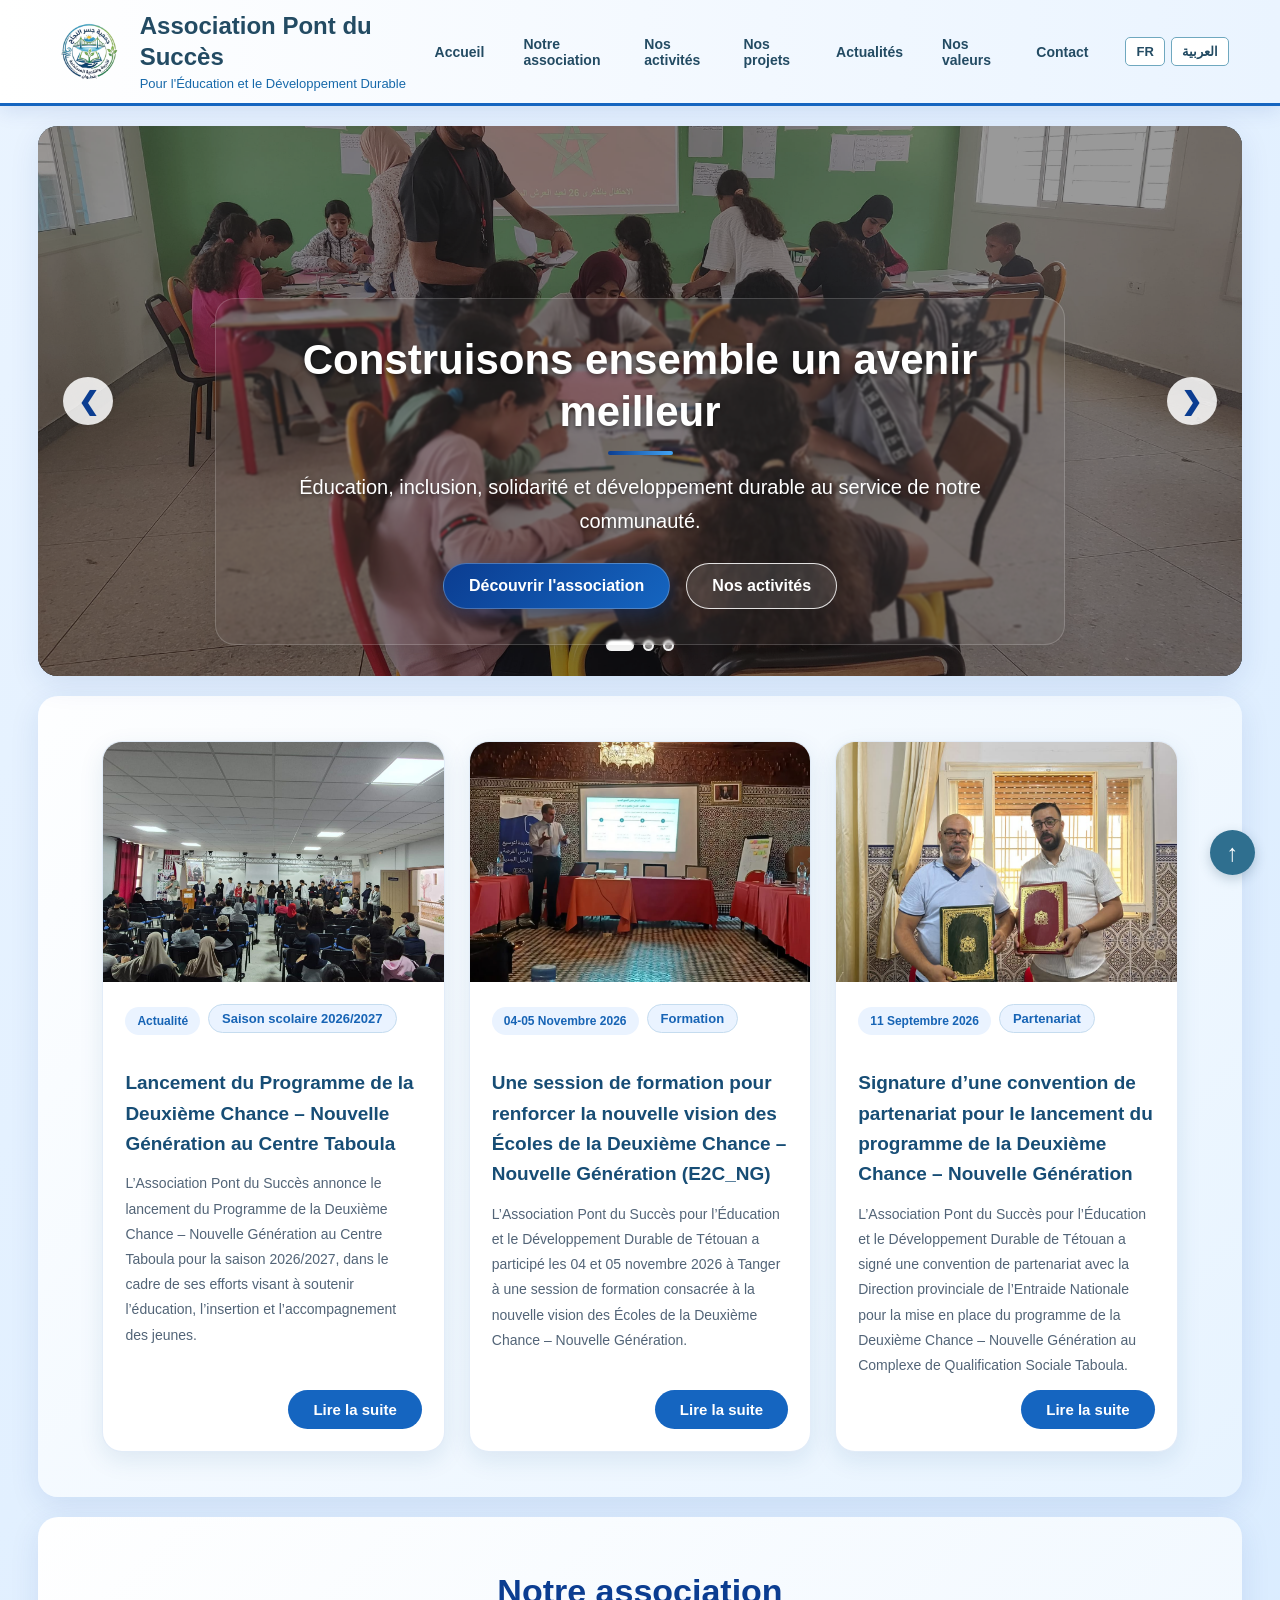
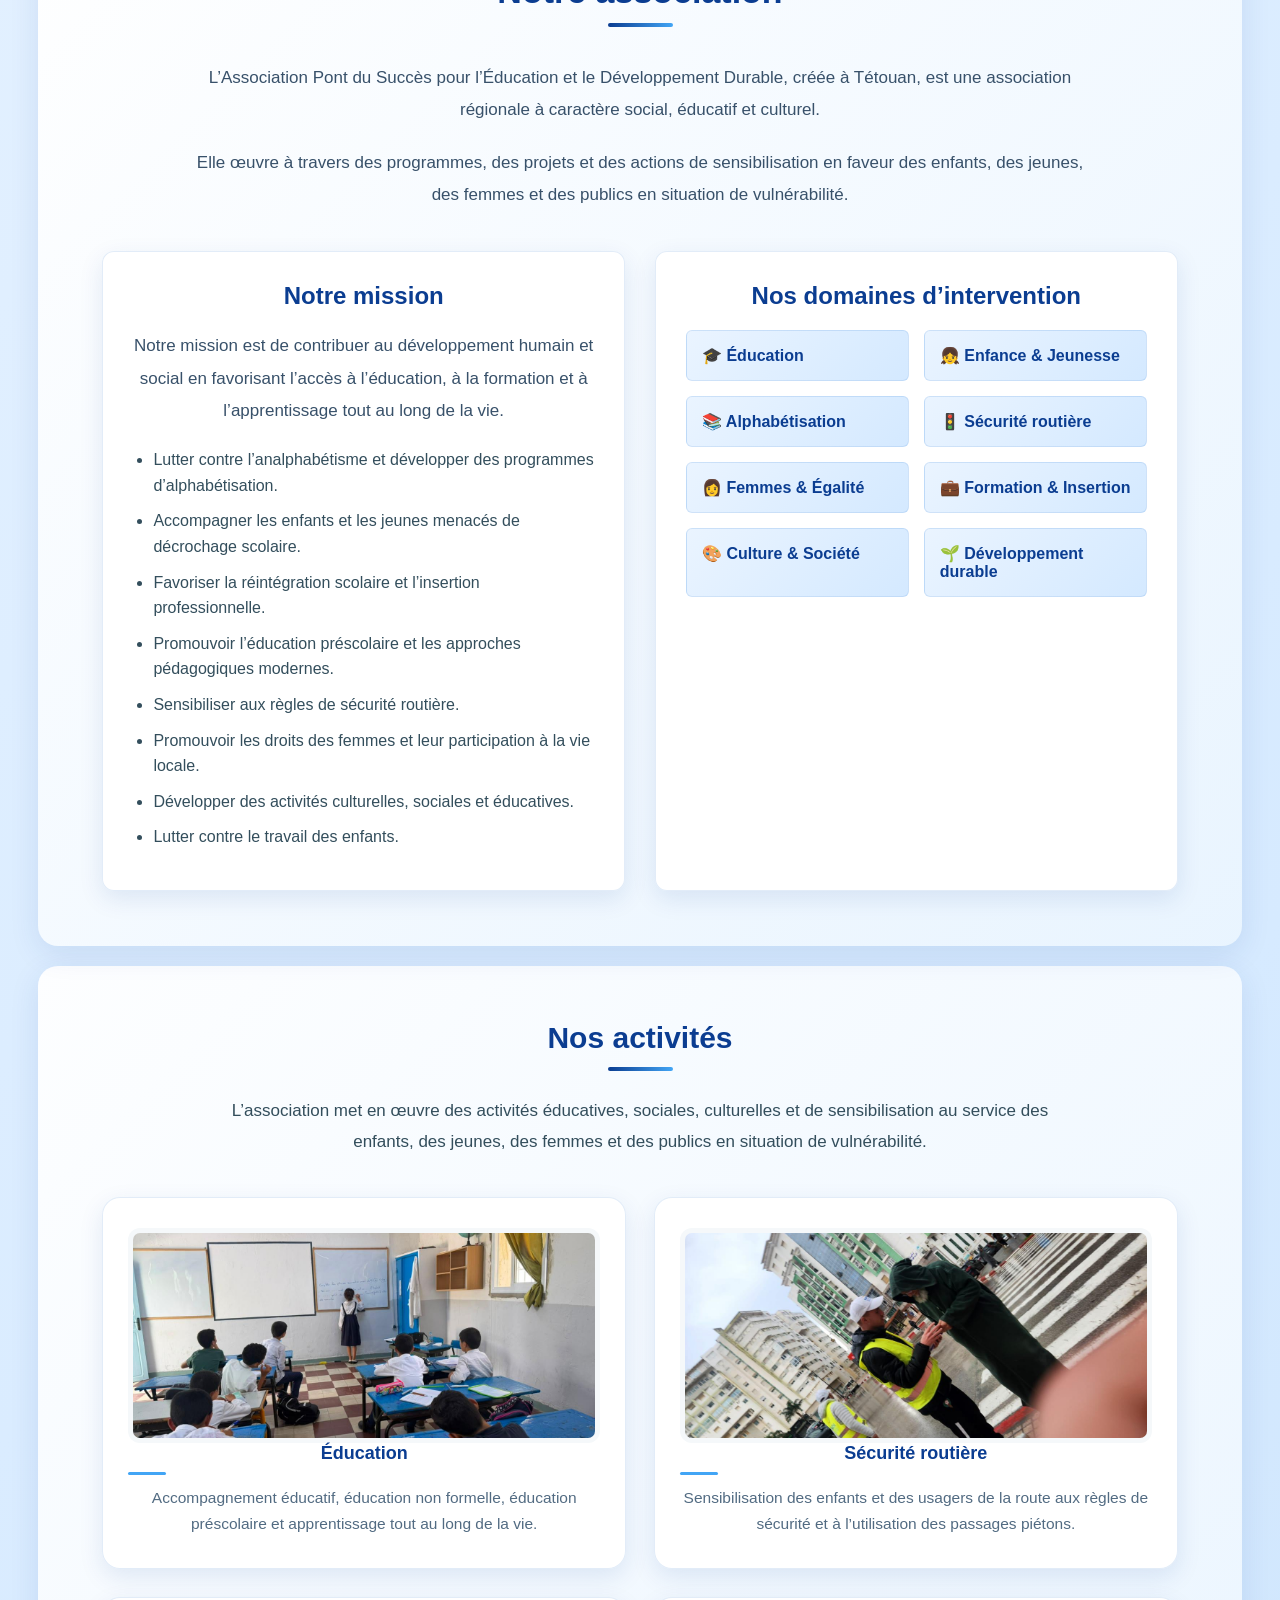
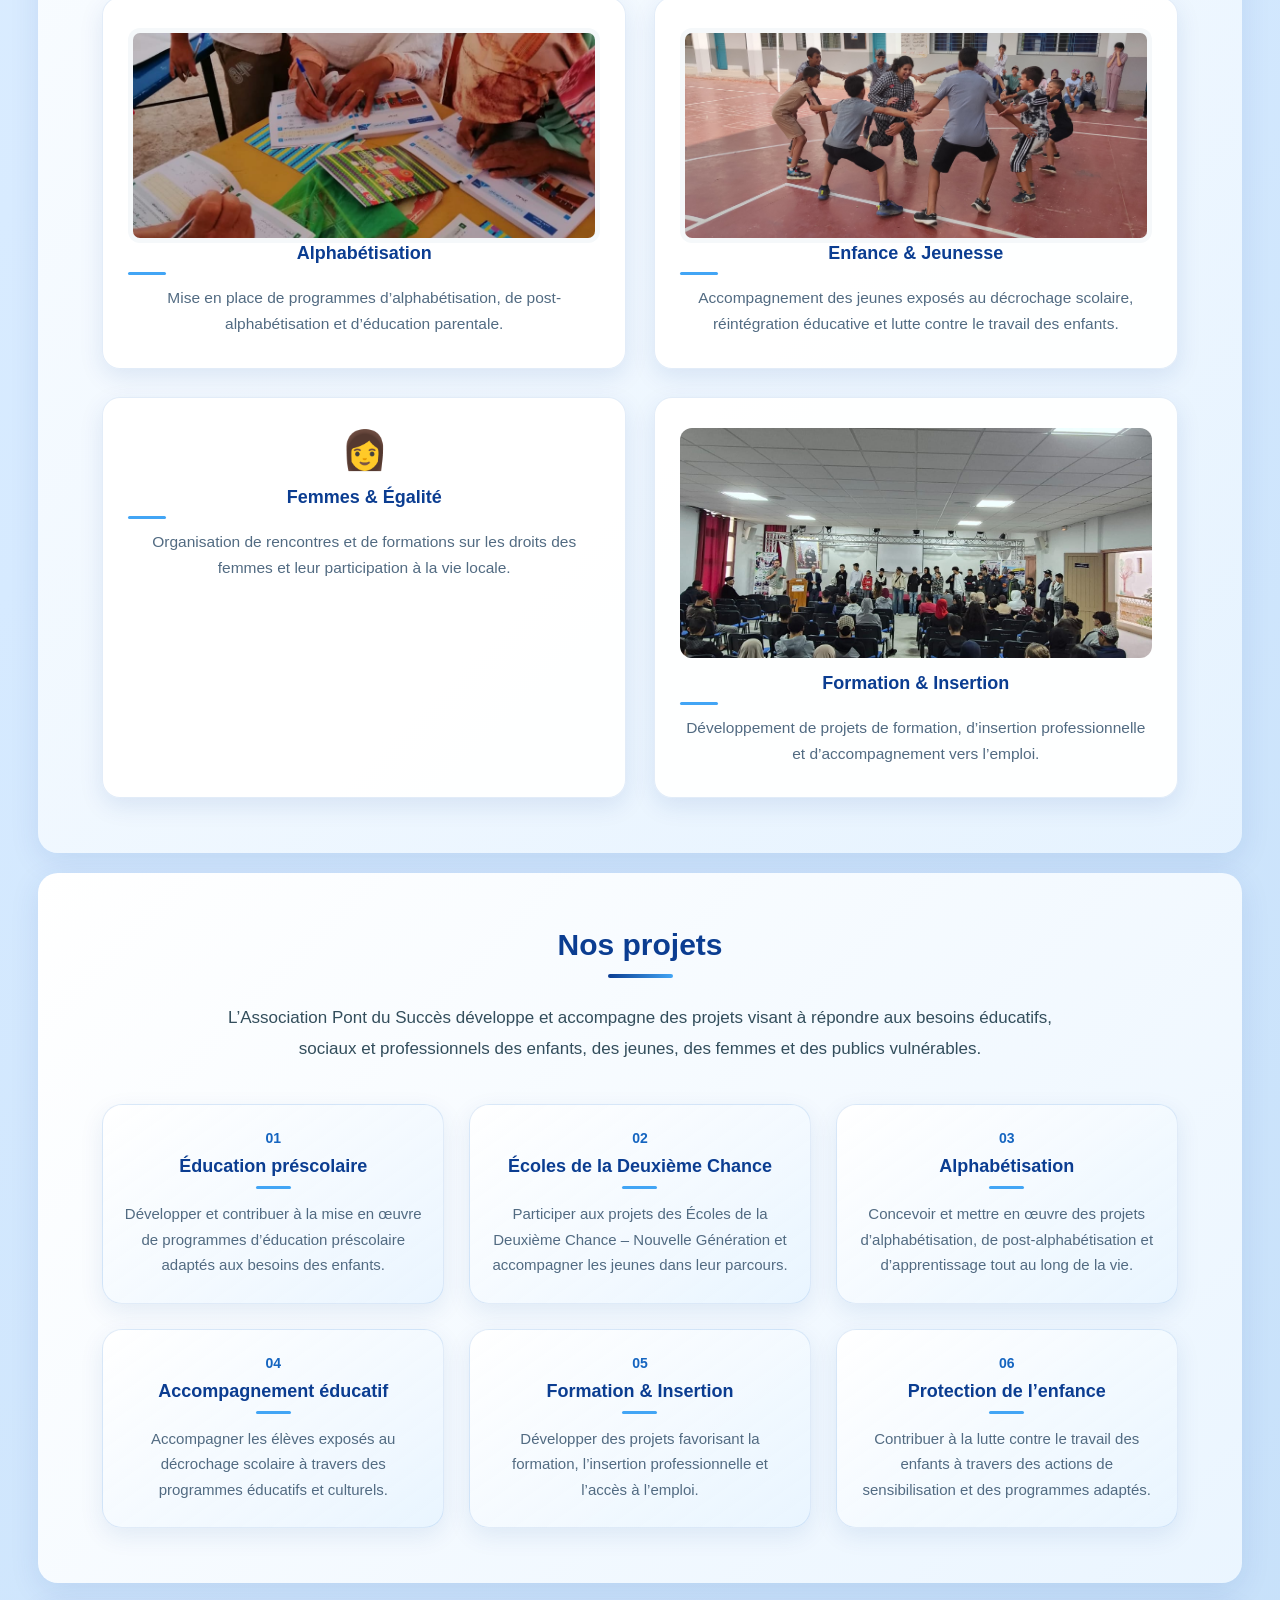
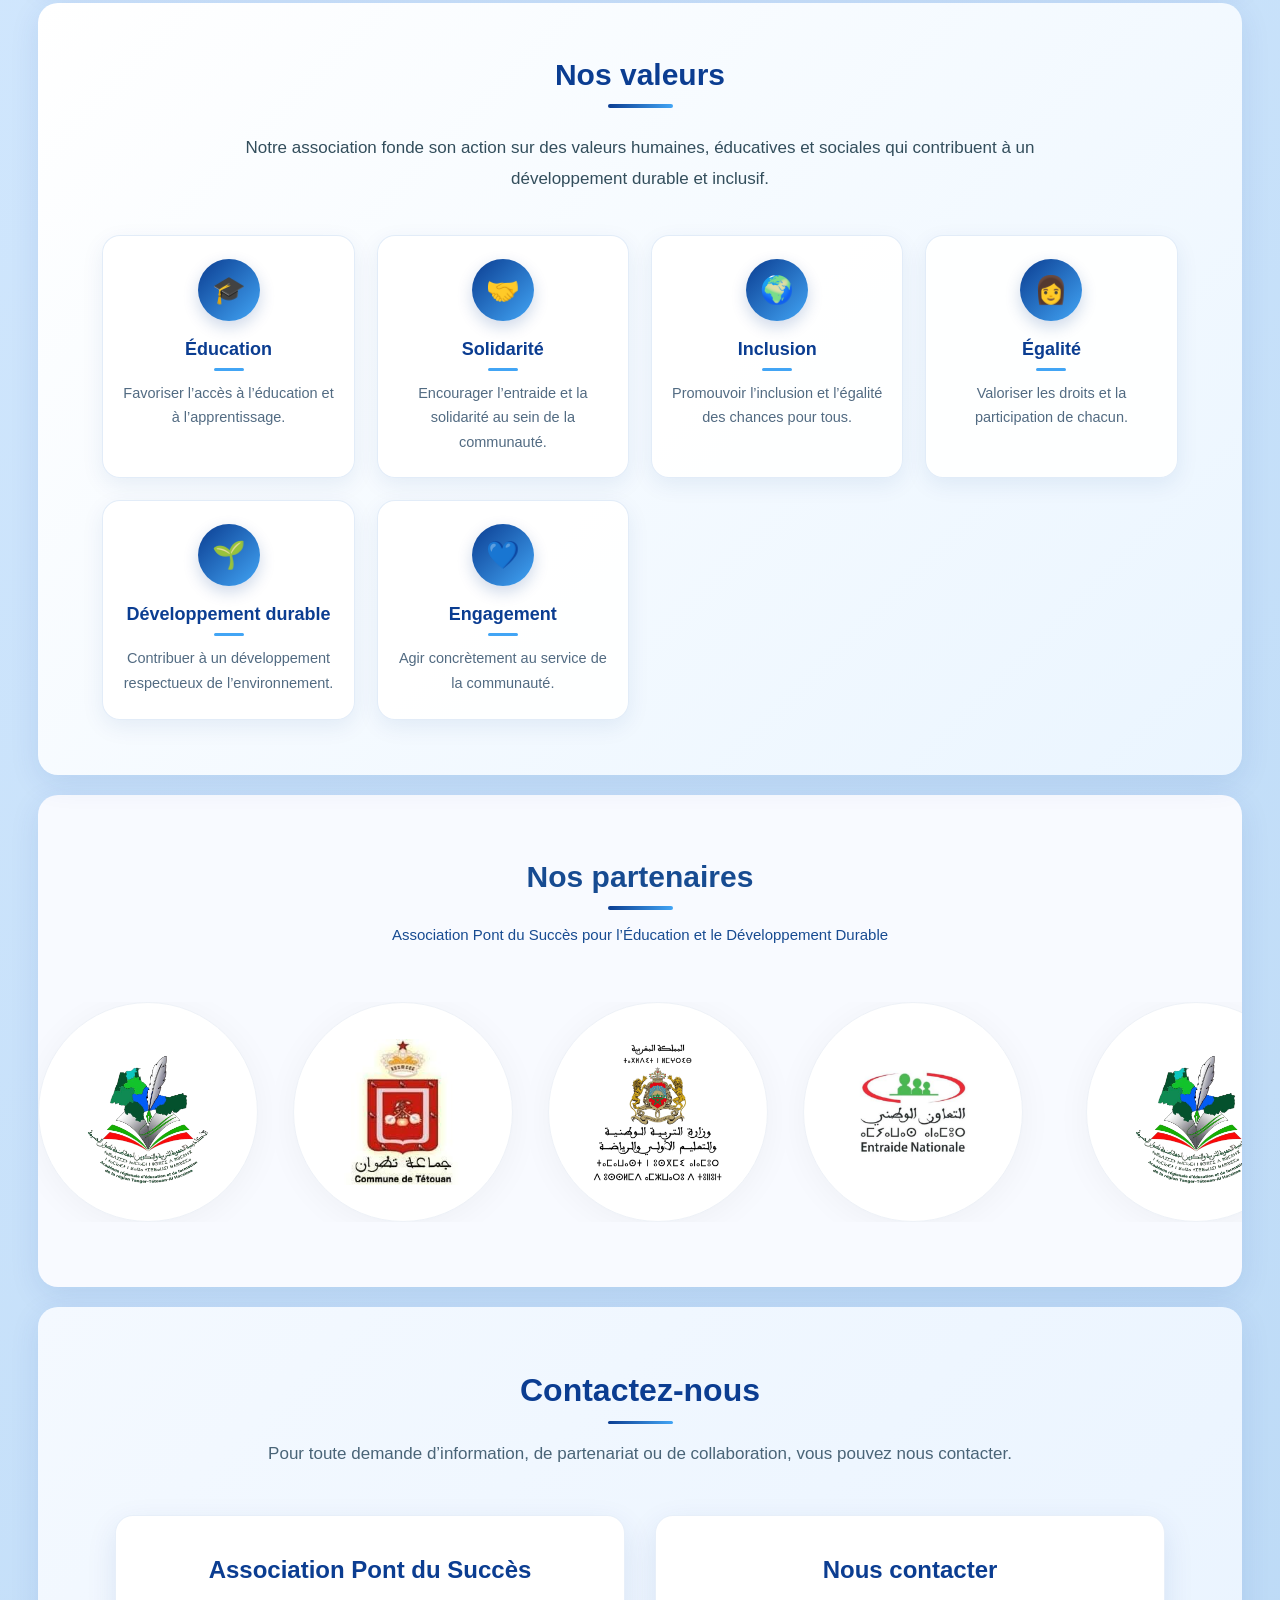
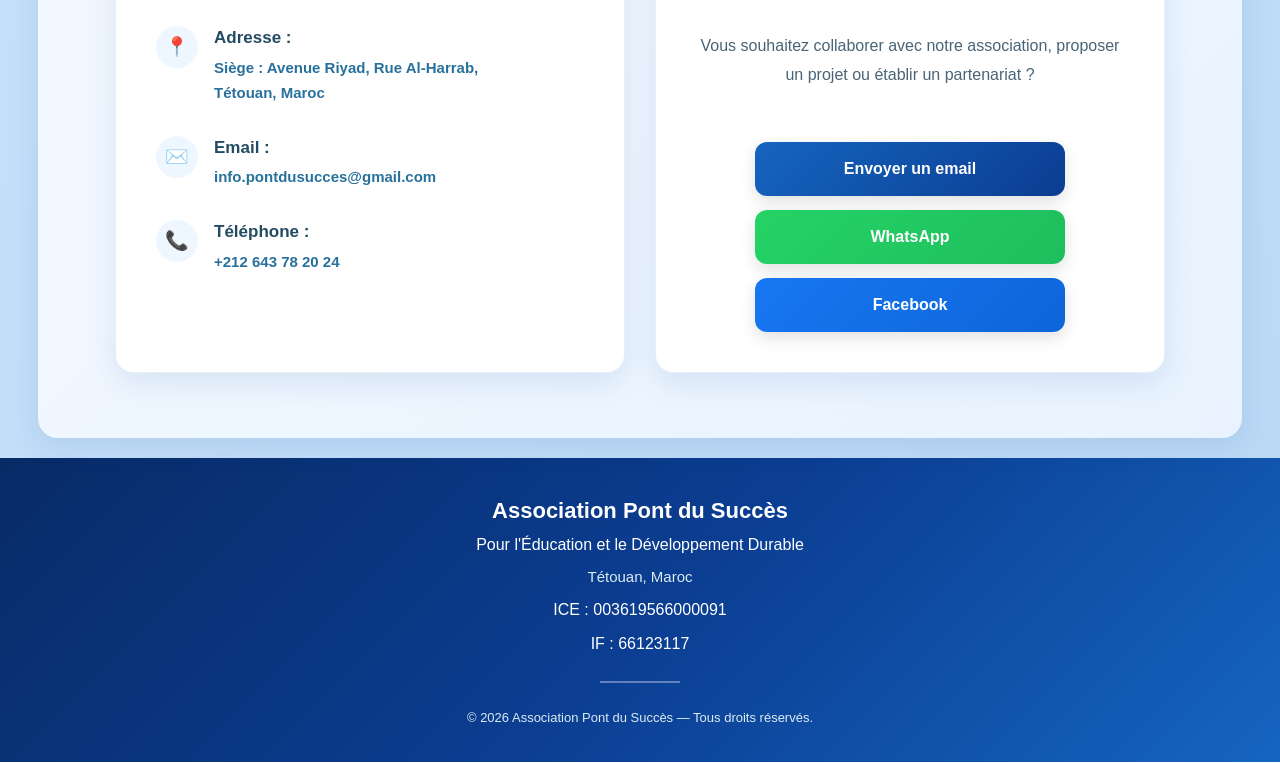
==== commit ebe79b88: "Add files via upload" ====
--- a/index.html
+++ b/index.html
@@ -1114,9 +1114,10 @@
 
 <div class="partners-heading">
 
-    <h2 data-fr="NOS PARTENAIRES"
+    <h2 data-fr="Nos partenaires"
         data-ar="شركاؤنا">
-        NOS PARTENAIRES
+            Nos partenaires
+
     </h2>
 
     <span
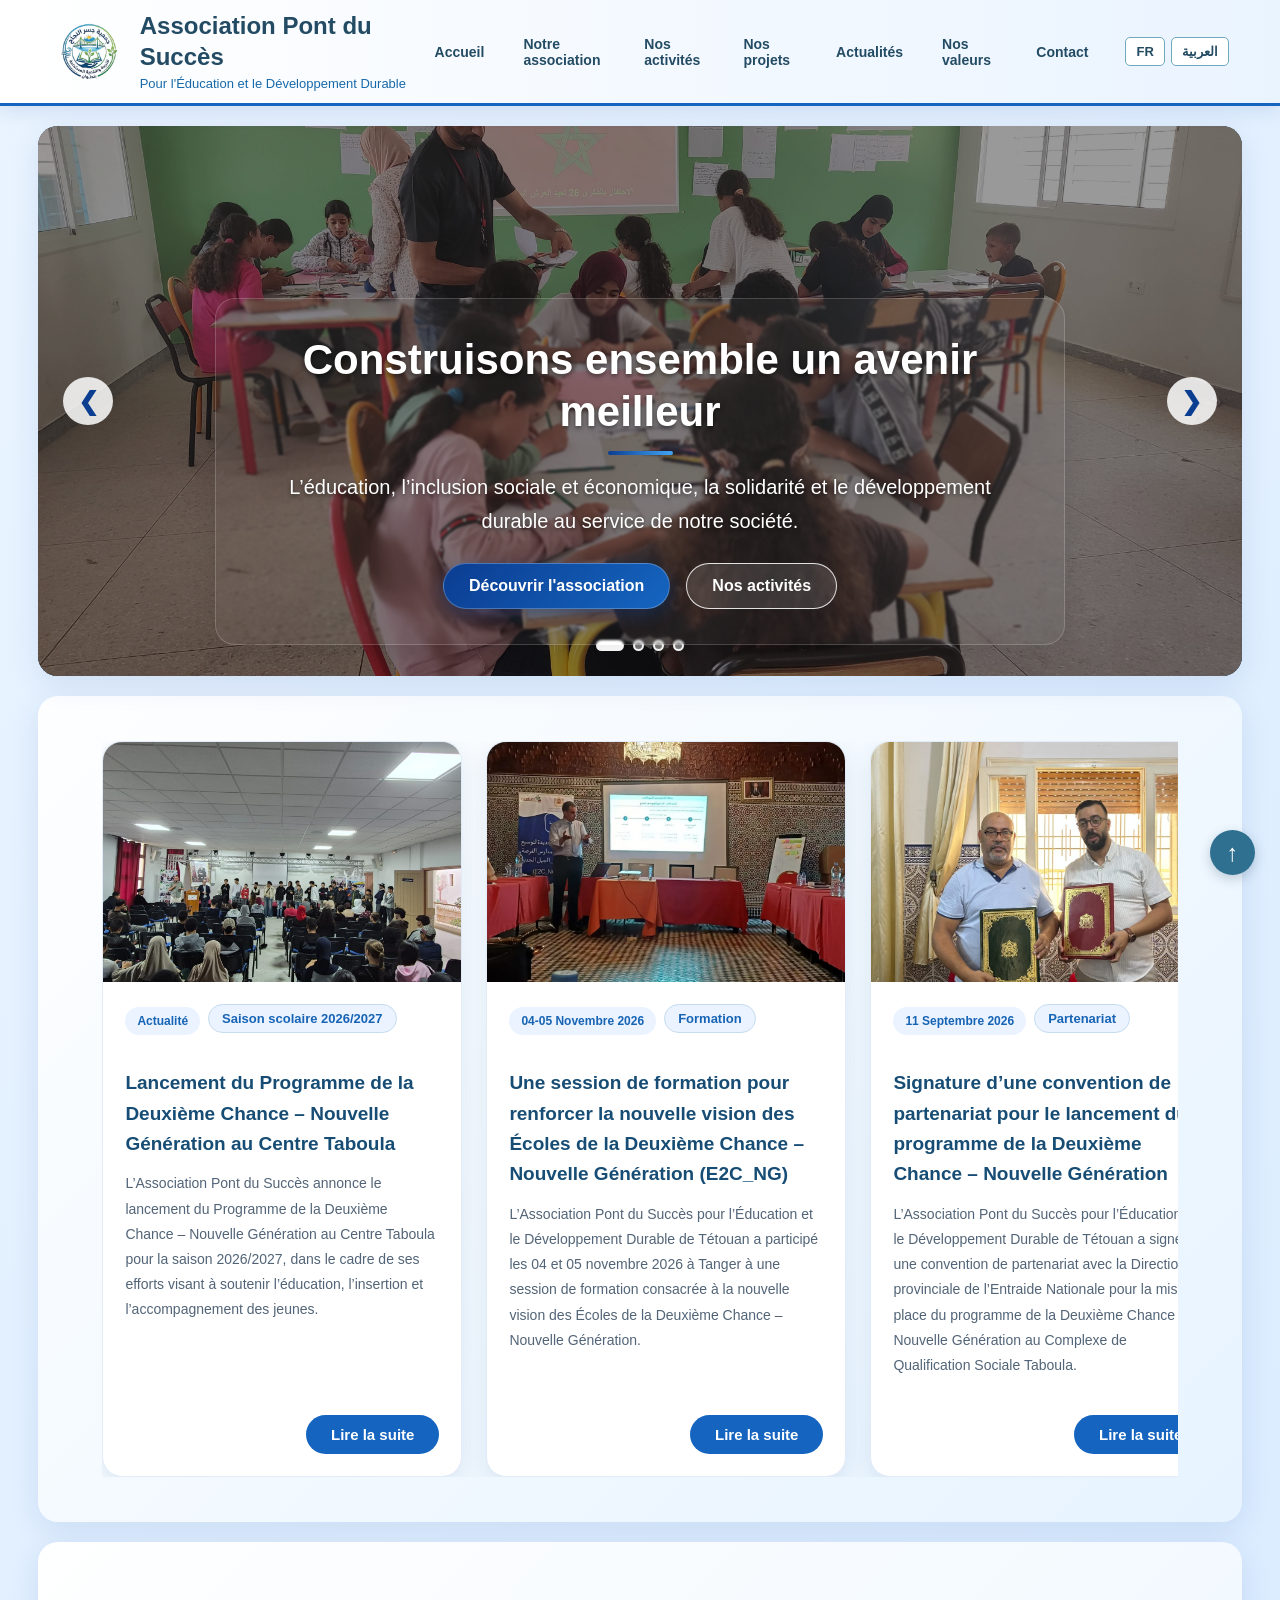
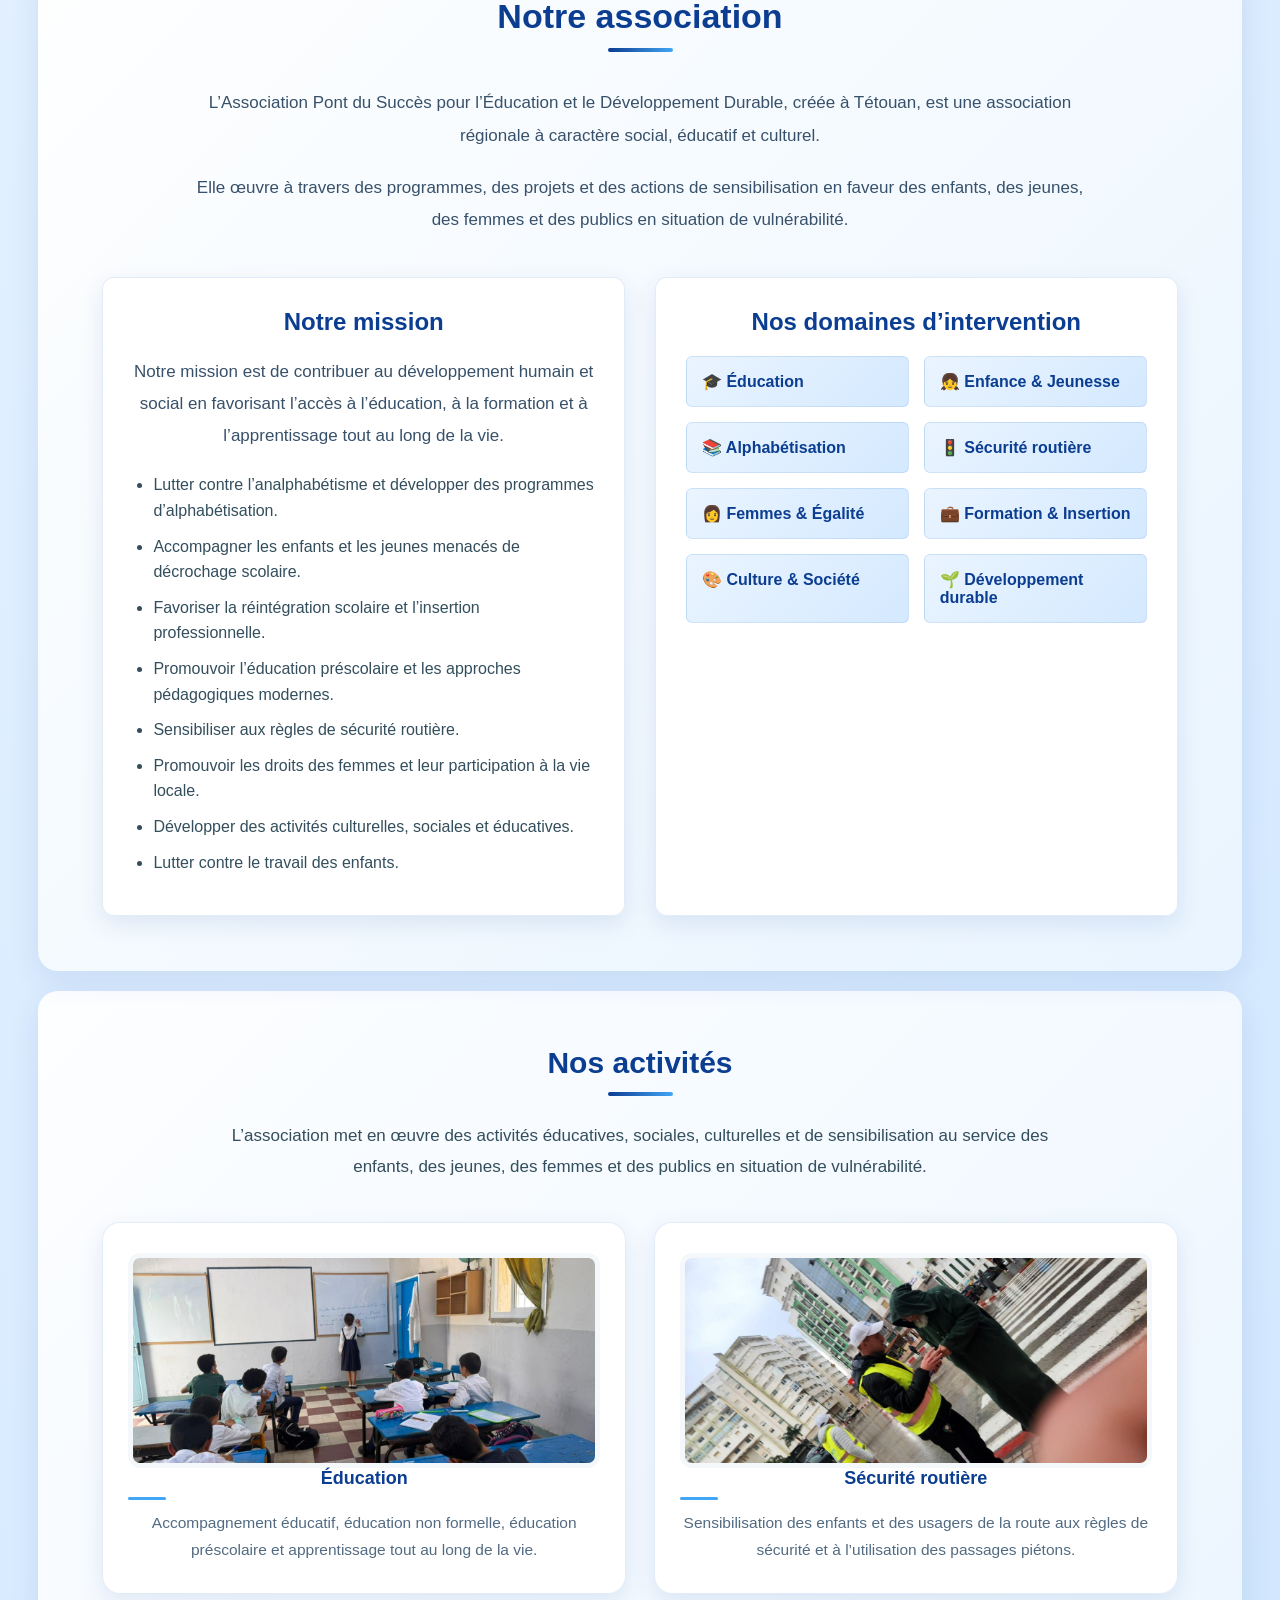
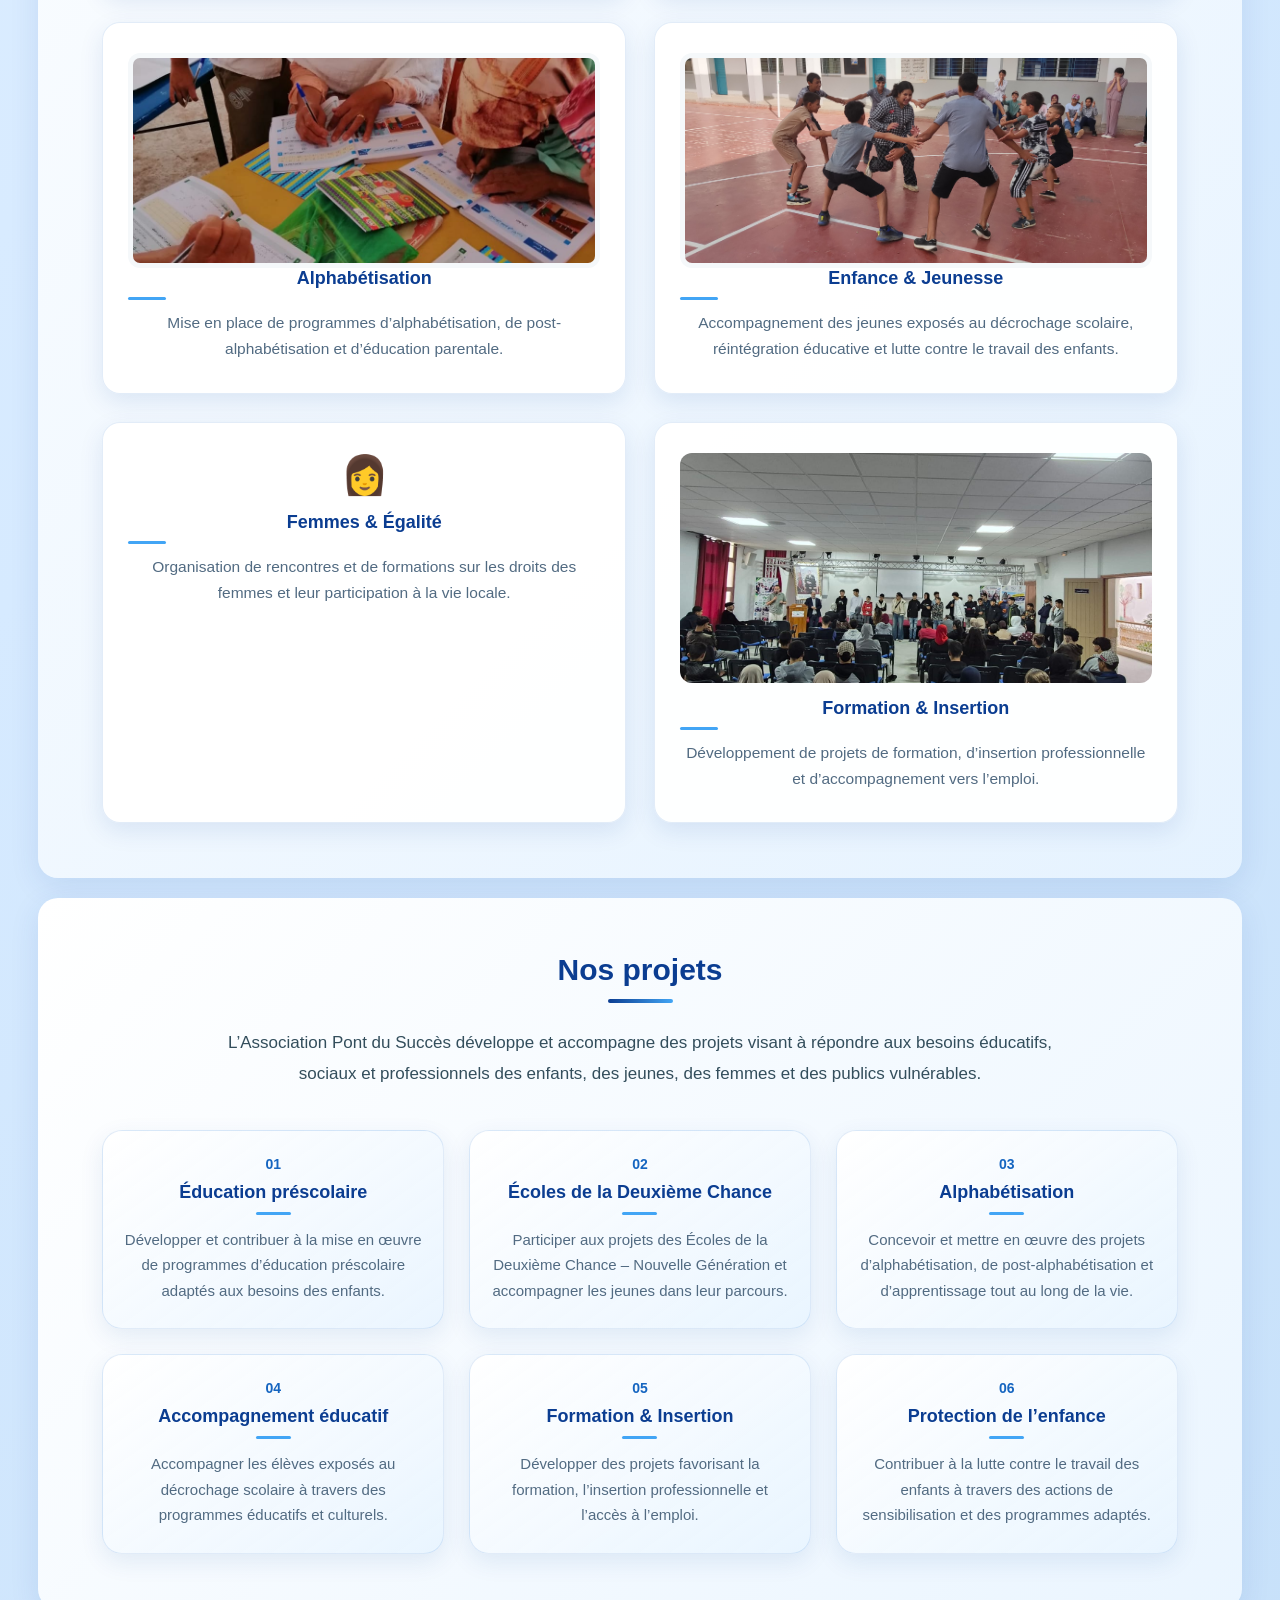
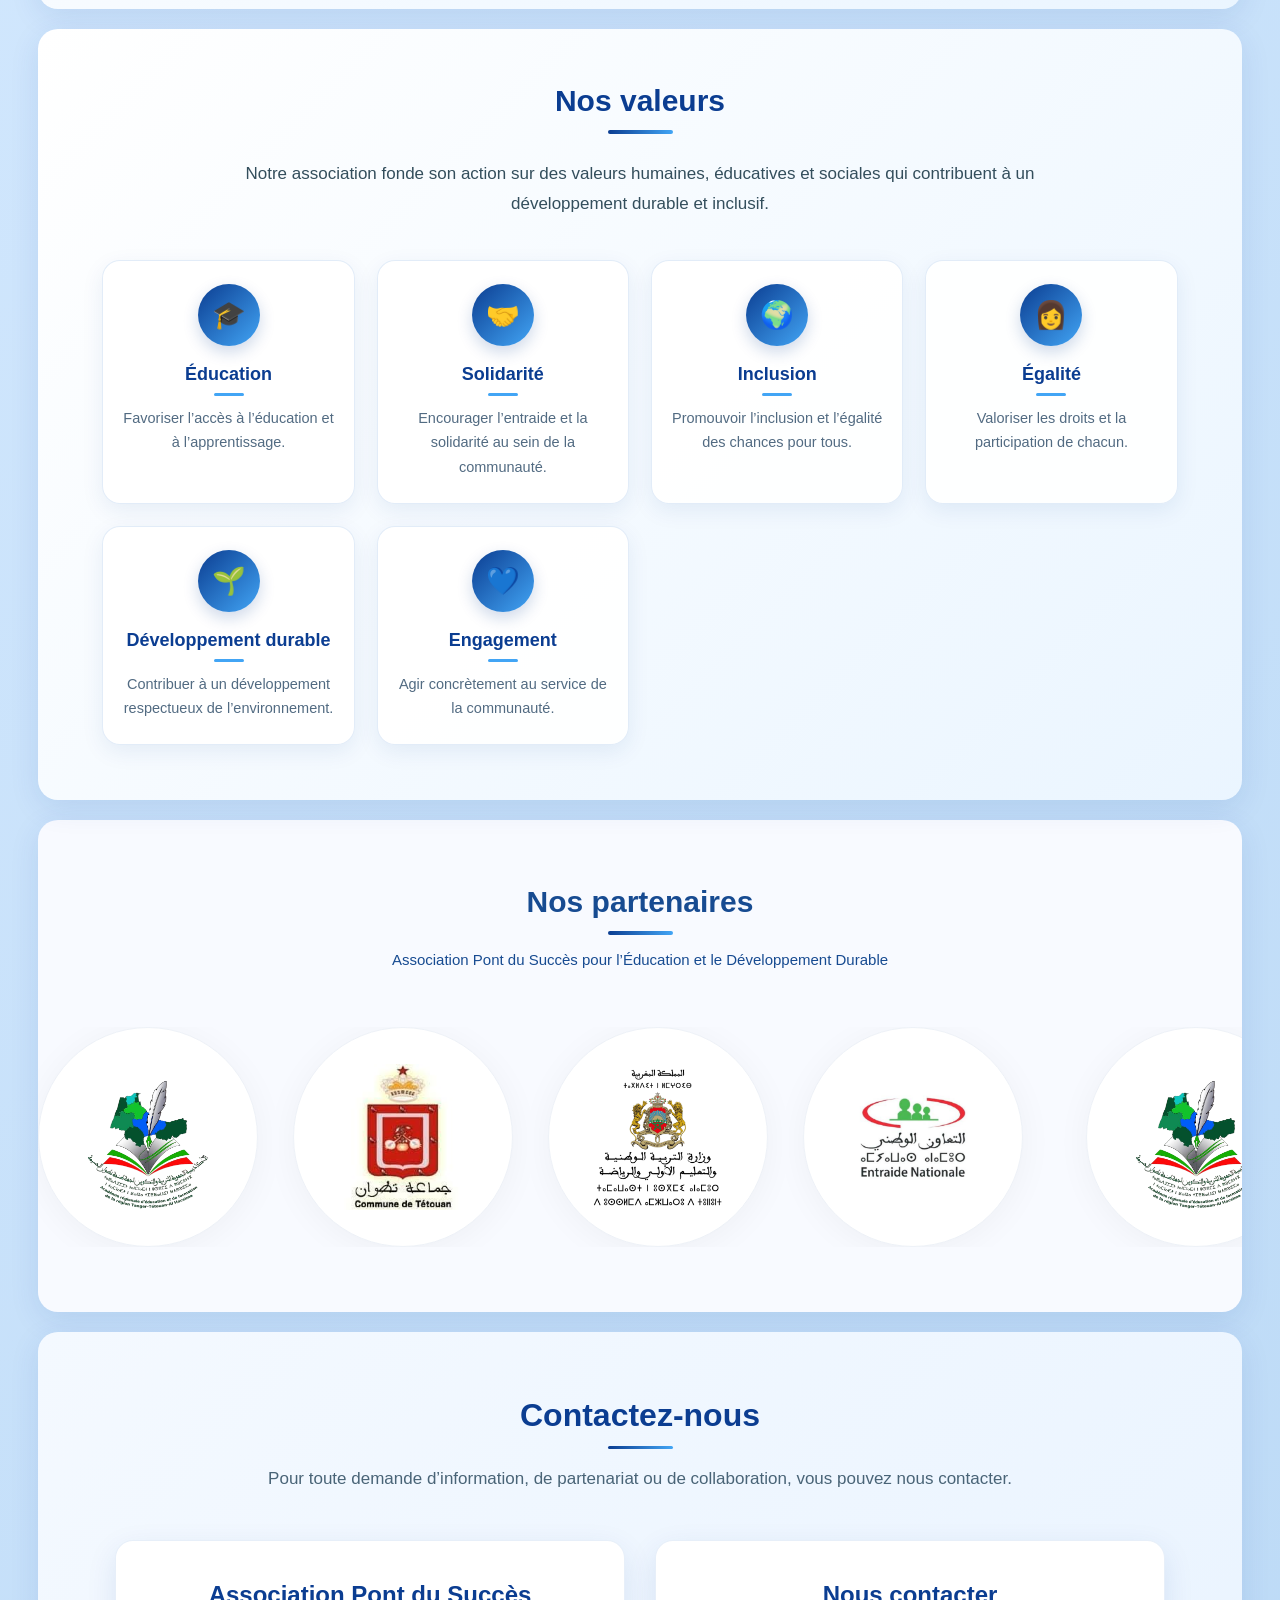
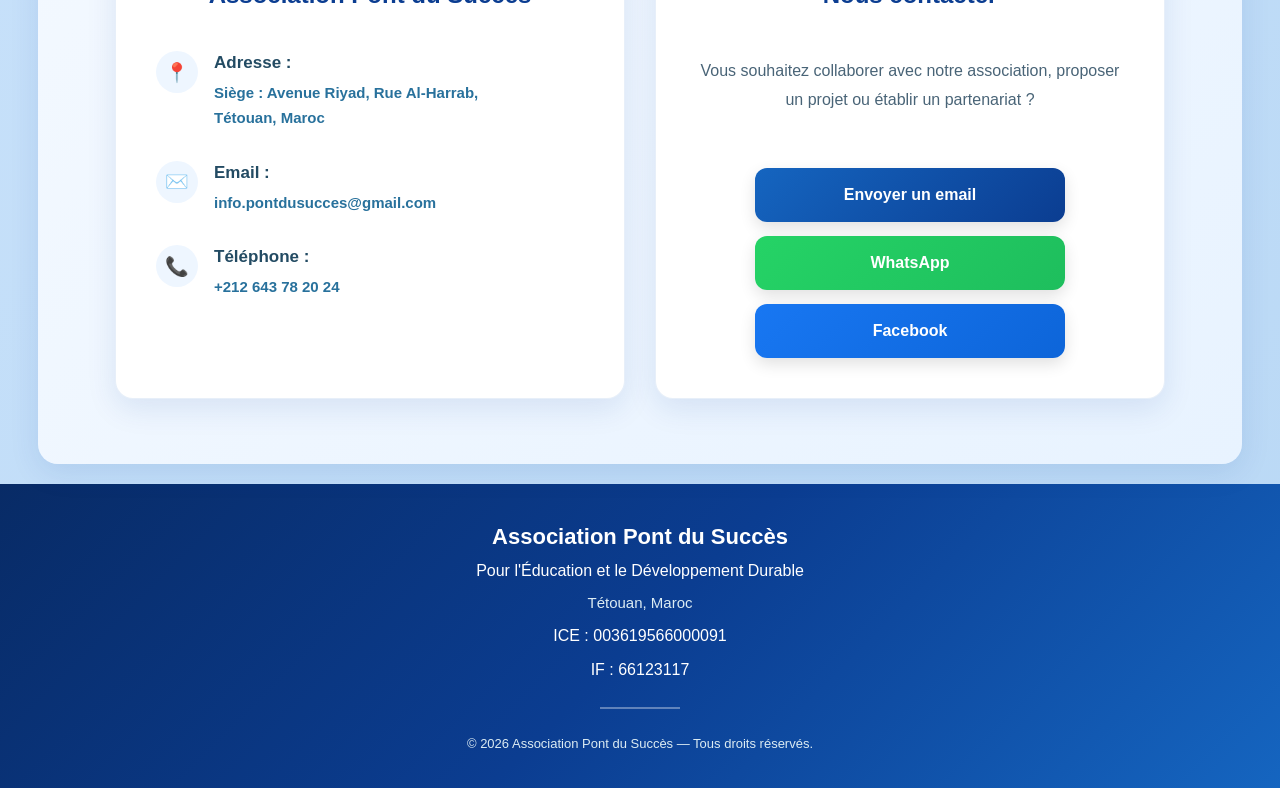
==== commit 1e968adf: "Add files via upload" ====
--- a/index.html
+++ b/index.html
@@ -80,6 +80,9 @@
         
                 <div class="hero-slide"
                      style="background-image: url('images/photo\ 3.jpeg');"></div>
+                     
+                 <div class="hero-slide"
+     style="background-image: url('images/oim-visite-1.jpeg');"></div>    
         
                 <!-- سهم اليسار -->
                 <button class="slider-arrow slider-prev"
@@ -109,6 +112,10 @@
                     <button class="slider-dot"
                             type="button"
                             aria-label="Image 3"></button>
+
+                    <button class="slider-dot"
+        type="button"
+        aria-label="Image 4"></button>
         
                 </div>
         
@@ -124,9 +131,9 @@
                 </h2>
         
                 <p
-                    data-fr="Éducation, inclusion, solidarité et développement durable au service de notre communauté."
-                    data-ar="التعليم، الإدماج، التضامن والتنمية المستدامة في خدمة مجتمعنا.">
-                    Éducation, inclusion, solidarité et développement durable
+                    data-fr="L’éducation, l’inclusion sociale et économique, la solidarité et le développement durable au service de notre société."
+                    data-ar="التعليم، الإدماج الاجتماعي والاقتصادي، التضامن والتنمية المستدامة في خدمة مجتمعنا.">
+                    L’éducation, l’inclusion sociale et économique, la solidarité et le développement durable au service de notre société.
                     au service de notre communauté.
                 </p>
         
@@ -307,6 +314,53 @@
 
         <!-- انسخي بطاقة actualite-card كاملة لإضافة خبر جديد -->
 
+<!-- ACTUALITE 4 - VISITE OIM -->
+
+<article class="actualite-card">
+
+    <div class="actualite-image">
+        <img src="images/oim-visite-1.jpeg"
+             alt="Visite de la délégation de l’OIM au Centre Ahmed Ajzoul">
+    </div>
+
+    <div class="actualite-content">
+
+        <div class="actualite-meta">
+            <span class="actualite-date"
+                  data-fr="20 Novembre 2026"
+                  data-ar="20 نونبر 2026">
+                20 Novembre 2026
+            </span>
+
+            <span class="actualite-saison"
+                  data-fr="Visite institutionnelle"
+                  data-ar="زيارة مؤسساتية">
+                Visite institutionnelle
+            </span>
+        </div>
+
+        <h3
+            data-fr="Une délégation de l’Organisation internationale pour les migrations (OIM) visite le Centre Ahmed Ajzoul à Tétouan"
+            data-ar="وفد عن المنظمة الدولية للهجرة يزور مركز الفرصة الثانية – الجيل الجديد «أحمد أجزول» بتطوان">
+            Une délégation de l’OIM visite le Centre Ahmed Ajzoul à Tétouan
+        </h3>
+
+        <p
+            data-fr="Le Centre de la Deuxième Chance – Nouvelle Génération Ahmed Ajzoul, géré par l’Association Pont du Succès à Tétouan, a accueilli une délégation de l’Organisation internationale pour les migrations (OIM) au Maroc, dans le cadre du renforcement de la coopération et du partenariat en faveur de l’inclusion éducative, sociale et économique des jeunes."
+            data-ar="استقبل مركز الفرصة الثانية – الجيل الجديد «أحمد أجزول» بحي النسيم بتطوان وفداً عن المنظمة الدولية للهجرة بالمغرب، في إطار تعزيز التعاون والشراكة في مجالات الإدماج التربوي والاجتماعي والاقتصادي للشباب.">
+            Le Centre Ahmed Ajzoul a accueilli une délégation de l’OIM au Maroc.
+        </p>
+
+        <button type="button" class="oim-more-btn">
+            Lire la suite
+        </button>
+
+    </div>
+
+</article>
+
+<!-- END ACTUALITE 4 -->
+
     </div>
 
 <!-- =====================================
@@ -538,6 +592,11 @@
 </div>
 
 <!-- END ACTUALITE MODAL -->
+
+
+
+<!-- END ACTUALITE MODAL -->
+
 
 </section>
 
@@ -1315,6 +1374,103 @@
         
         </section>
     </main>
+
+<!-- ACTUALITE MODAL - VISITE OIM -->
+
+<div class="actualite-modal" id="oim-modal" aria-hidden="true">
+
+    <div class="actualite-modal-content">
+
+        <button type="button"
+                class="actualite-modal-close"
+                aria-label="Fermer">
+            &times;
+        </button>
+        <h2
+            data-fr="Visite d’une délégation de l’Organisation internationale pour les migrations (OIM) au Centre de la Deuxième Chance – Nouvelle Génération « Ahmed Ajzoul » à Tétouan"
+            data-ar="
+زيارة وفد المنظمة الدولية للهجرة لمركز الفرصة الثانية – الجيل الجديد «أحمد أجزول» بتطوان
+">
+            Visite d’une délégation de l’Organisation internationale pour les migrations (OIM) au Centre de la Deuxième Chance – Nouvelle Génération « Ahmed Ajzoul » à Tétouan
+        </h2>
+
+        <div class="taboula-gallery">
+
+            <button type="button" class="oim-prev"
+                    aria-label="Image précédente">&#10094;</button>
+
+            <img id="oim-gallery-image"
+                 src="images/oim-visite-1.jpeg"
+                 alt="Visite de la délégation de l’OIM">
+
+            <button type="button" class="oim-next"
+                    aria-label="Image suivante">&#10095;</button>
+
+        </div>
+
+        <div class="oim-gallery-dots"></div>
+
+        <div class="taboula-description">
+
+            <h3 data-fr="Communiqué de presse"
+                data-ar="بلاغ صحفي">
+                Communiqué de presse
+            </h3>
+
+            <p data-fr="Tétouan, le 20 novembre 2026."
+               data-ar="تطوان، في 20 نونبر 2026.">
+                Tétouan, le 20 novembre 2026.
+            </p>
+
+            <p
+                data-fr="Le Centre de la Deuxième Chance – Nouvelle Génération « Ahmed Ajzoul », situé au quartier An-Nassim à Tétouan, a accueilli une délégation de l’Organisation internationale pour les migrations au Maroc (OIM), dans le cadre du renforcement de la coopération, du partenariat et de l’échange d’expertises dans les domaines de l’inclusion éducative, sociale et économique des jeunes."
+                data-ar="في إطار تعزيز علاقات التعاون والشراكة وتبادل الخبرات في مجالات الإدماج التربوي والاجتماعي والاقتصادي للشباب، استقبل مركز الفرصة الثانية – الجيل الجديد «أحمد أجزول» بحي النسيم بمدينة تطوان وفداً عن المنظمة الدولية للهجرة بالمغرب (OIM).">
+                Le Centre Ahmed Ajzoul a accueilli une délégation de l’OIM au Maroc.
+            </p>
+
+            <p
+                data-fr="Le centre est géré par l’Association Pont du Succès pour l’Éducation et le Développement Durable, en partenariat avec la Direction provinciale du ministère de l’Éducation nationale, du Préscolaire et des Sports, ainsi que la Commune de Tétouan."
+                data-ar="ويسهر على تدبير وتسيير المركز جمعية جسر النجاح للتربية والتنمية المستدامة، بشراكة مع المديرية الإقليمية لوزارة التربية الوطنية والتعليم الأولي والتكوين المهني والتأهيل وجماعة تطوان.">
+                Le centre est géré par l’Association Pont du Succès en partenariat avec les institutions concernées.
+            </p>
+
+            <p
+                data-fr="La délégation était composée de M. Hicham Hassnaoui, responsable national de la gouvernance migratoire et des projets d’inclusion socio-économique et coordinateur des relations avec les partenaires, et de Mme Mouna Bennour, coordinatrice du département Migration, Gouvernance et Développement auprès de l’OIM au Maroc. La visite s’est déroulée en présence de la vice-présidente de la Commune de Tétouan et des membres du bureau de l’association."
+                data-ar="وضم الوفد الزائر السيد هشام الحسناوي، المسؤول الوطني لحكامة الهجرة ومشاريع الإدماج الاجتماعي والاقتصادي ومنسق العلاقات مع الشركاء، والسيدة منى بنور، منسقة قسم الهجرة والحوكمة والتنمية لدى المنظمة الدولية للهجرة بالمغرب، وذلك بحضور نائبة رئيس جماعة تطوان وأعضاء المكتب المسير للجمعية.">
+                La délégation comprenait des responsables de l’OIM au Maroc et des représentants locaux.
+            </p>
+
+            <p
+                data-fr="Au cours de cette visite de terrain, la délégation a effectué une tournée dans les différentes installations du centre social Ahmed Ajzoul et ses ateliers de formation. Elle a pu découvrir les programmes éducatifs et professionnels destinés aux adolescents et aux jeunes en situation de décrochage scolaire, notamment les filières de couture et de coiffure pour hommes, ainsi que les programmes d’accompagnement éducatif, de développement des compétences de vie et de soutien psychosocial."
+                data-ar="وخلال هذه الزيارة الميدانية، قام الوفد بجولة تفقدية لمختلف مرافق المركز الاجتماعي «أحمد أجزول» وورشاته التكوينية، حيث اطلع عن كثب على سير البرامج التربوية والتكوينية الموجهة لليافعين والشباب المنقطعين عن الدراسة، لا سيما في الشعب المهنية المعتمدة بالمركز، ومن بينها الفصالة والخياطة وحلاقة الذكور، فضلاً عن برامج المواكبة التربوية وتنمية المهارات الحياتية والدعم النفسي والاجتماعي.">
+                La délégation a visité les ateliers et découvert les programmes de formation et d’accompagnement.
+            </p>
+
+            <p
+                data-fr="La rencontre a également été l’occasion de présenter l’expérience de l’Association Pont du Succès dans la gestion des centres de la Deuxième Chance – Nouvelle Génération, ainsi que les mécanismes de coordination institutionnelle entre l’association, le secteur de tutelle et la Commune de Tétouan. Cette coordination vise à garantir un environnement éducatif et de formation inclusif, adapté aux besoins des bénéficiaires et facilitant leur intégration socio-économique."
+                data-ar="كما شكل اللقاء مناسبة لتقديم عرض مفصل حول تجربة جمعية جسر النجاح للتربية والتنمية المستدامة في تدبير مراكز الفرصة الثانية – الجيل الجديد، واستعراض آليات التنسيق المؤسساتي التي تجمع الجمعية بالقطاع الوصي والجماعة الترابية لتطوان، بما يضمن توفير بيئة تربوية وتكوينية دامجة تستجيب لحاجيات الفئات المستهدفة وتيسر اندماجها في المحيط السوسيو اقتصادي.">
+                La rencontre a permis de présenter l’expérience de l’association et les mécanismes de coordination institutionnelle.
+            </p>
+
+            <p
+                data-fr="De leur côté, les responsables de l’OIM ont salué les efforts déployés au niveau local, ainsi que la qualité des infrastructures et de l’encadrement éducatif et professionnel proposés par le centre. Ils ont souligné l’importance de l’approche participative entre la société civile, les secteurs gouvernementaux et les collectivités territoriales pour la réussite des projets d’inclusion socio-économique des jeunes et le renforcement de la gouvernance locale."
+                data-ar="ومن جهتهم، نوه مسؤولو المنظمة الدولية للهجرة بالمجهودات المبذولة على المستوى المحلي، وبجودة البنية التحتية والتأطير التربوي والمهني الذي يوفره المركز، مؤكدين أهمية المقاربة التشاركية بين المجتمع المدني والقطاعات الحكومية والجماعات الترابية في إنجاح مشاريع الإدماج السوسيو اقتصادي للشباب وتعزيز الحكامة المحلية.">
+                Les responsables de l’OIM ont salué les efforts locaux et la qualité de l’encadrement proposé par le centre.
+            </p>
+
+            <p
+                data-fr="La visite s’est achevée par la confirmation d’une volonté commune d’explorer de nouvelles perspectives de coopération et de développer des initiatives conjointes en faveur de l’inclusion professionnelle et sociale des jeunes dans la région en général et dans la ville de Tétouan en particulier."
+                data-ar="واختُتمت الزيارة بالتأكيد على الرغبة المشتركة في استكشاف آفاق جديدة للتعاون وتطوير مبادرات مشتركة تدعم الإدماج المهني والاجتماعي للشباب بالجهة بصفة عامة وبمدينة تطوان بصفة خاصة.">
+                La visite s’est conclue par la volonté commune de développer de nouvelles initiatives de coopération.
+            </p>
+
+        </div>
+
+    </div>
+
+</div>
+
+
     <a href="#accueil" class="back-to-top">↑</a>
  
 
--- a/style.css
+++ b/style.css
@@ -5853,7 +5853,341 @@
 }
 
 
-
-
-
-
+/* =========================================
+   OIM MODAL - SAME DESIGN AS OTHER NEWS
+========================================= */
+
+/* Gallery */
+#oim-modal .taboula-gallery {
+    position: relative;
+    width: 100%;
+    height: 460px;
+    min-height: 350px;
+    display: flex;
+    align-items: center;
+    justify-content: center;
+    background: #f1f5f9;
+    border-radius: 18px;
+    overflow: hidden;
+}
+
+/* Gallery image */
+#oim-modal .taboula-gallery img {
+    display: block;
+    width: 100%;
+    height: 100%;
+    max-height: 460px;
+    object-fit: contain;
+    border-radius: 12px;
+}
+
+/* Blue navigation arrows */
+#oim-modal .oim-prev,
+#oim-modal .oim-next {
+    position: absolute;
+    top: 50%;
+    transform: translateY(-50%);
+    width: 48px;
+    height: 48px;
+    padding: 0;
+    display: flex;
+    align-items: center;
+    justify-content: center;
+    border: 2px solid rgba(255,255,255,0.8);
+    border-radius: 50%;
+    background: rgba(11,61,145,0.88);
+    color: white;
+    font-size: 25px;
+    font-weight: bold;
+    cursor: pointer;
+    z-index: 5;
+    box-shadow: 0 4px 12px rgba(0,0,0,0.20);
+    transition: all 0.3s ease;
+}
+
+#oim-modal .oim-prev {
+    left: 18px;
+}
+
+#oim-modal .oim-next {
+    right: 18px;
+}
+
+#oim-modal .oim-prev:hover,
+#oim-modal .oim-next:hover {
+    background: #42A5F5;
+    transform: translateY(-50%) scale(1.1);
+}
+
+/* Image navigation dots */
+#oim-modal .oim-gallery-dots {
+    display: flex;
+    justify-content: center;
+    align-items: center;
+    gap: 10px;
+    margin: 18px auto 25px;
+}
+
+#oim-modal .oim-gallery-dots .taboula-dot {
+    width: 11px;
+    height: 11px;
+    padding: 0;
+    border: none;
+    border-radius: 20px;
+    background: #cbd5e1;
+    cursor: pointer;
+    transition: all 0.3s ease;
+}
+
+#oim-modal .oim-gallery-dots .taboula-dot:hover {
+    background: #42A5F5;
+    transform: scale(1.2);
+}
+
+#oim-modal .oim-gallery-dots .taboula-dot.active {
+    width: 28px;
+    background: linear-gradient(90deg, #0B3D91, #42A5F5);
+    border-radius: 10px;
+}
+
+/* OIM card button - same style */
+.oim-more-btn {
+    display: inline-flex;
+    align-items: center;
+    justify-content: center;
+    margin-top: 8px;
+    padding: 11px 25px;
+    border: none;
+    border-radius: 25px;
+    background: #1565C0;
+    color: white;
+    font-size: 15px;
+    font-weight: bold;
+    cursor: pointer;
+    transition: all 0.3s ease;
+}
+
+.oim-more-btn:hover {
+    background: #0B3D91;
+    transform: translateY(-2px);
+}
+
+/* Mobile */
+@media (max-width: 768px) {
+    #oim-modal .taboula-gallery {
+        height: 330px;
+        min-height: 250px;
+    }
+
+    #oim-modal .taboula-gallery img {
+        max-height: 330px;
+    }
+
+    #oim-modal .oim-prev,
+    #oim-modal .oim-next {
+        width: 40px;
+        height: 40px;
+        font-size: 21px;
+    }
+}
+
+/* OIM - Titre identique aux autres actualités */
+
+#oim-modal .actualite-modal-content h2 {
+    position: relative;
+    color: #174b70;
+    font-size: 40px;
+    font-weight: 700;
+    line-height: 1.5;
+    text-align: center;
+    max-width: 950px;
+    margin: 10px auto 65px;
+    padding: 0 35px 22px;
+}
+
+/* Soulignement bleu sous le titre */
+#oim-modal .actualite-modal-content h2::after {
+    content: "";
+    position: absolute;
+    bottom: 0;
+    left: 50%;
+    transform: translateX(-50%);
+    width: 80px;
+    height: 5px;
+    border-radius: 10px;
+    background: linear-gradient(90deg, #174b91, #42a5f5);
+}
+
+/* Bouton fermer */
+#oim-modal .actualite-modal-close {
+    position: absolute;
+    top: 18px;
+    right: 18px;
+    float: none;
+    z-index: 30;
+}
+
+/* Mobile */
+@media (max-width: 768px) {
+    #oim-modal .actualite-modal-content h2 {
+        font-size: 23px;
+        line-height: 1.6;
+        margin: 35px auto 40px;
+        padding: 0 8px 18px;
+    }
+}
+
+/* Alignement du bouton Lire la suite - Actualité OIM */
+
+#actualites .actualite-card {
+    display: flex;
+    flex-direction: column;
+    height: 100%;
+}
+
+#actualites .actualite-card .actualite-content {
+    display: flex;
+    flex-direction: column;
+    flex: 1;
+}
+
+#actualites .actualite-card .oim-more-btn {
+    margin-top: auto;
+    align-self: flex-end;
+}
+
+
+
+/* =====================================
+   ACTUALITES - HORIZONTAL NEWS TICKER
+===================================== */
+
+#actualites {
+    overflow: hidden;
+}
+
+#actualites .actualites-container {
+    max-width: none;
+    width: 100%;
+    display: flex;
+    flex-wrap: nowrap;
+    justify-content: flex-start;
+    gap: 25px;
+    overflow: visible;
+    direction: ltr;
+}
+
+#actualites .actualite-card {
+    flex: 0 0 360px;
+    width: 360px;
+    max-width: 360px;
+}
+
+#actualites .actualites-container:hover {
+    animation-play-state: paused;
+}
+
+@media (max-width: 600px) {
+    #actualites .actualite-card {
+        flex-basis: 300px;
+        width: 300px;
+    }
+}
+
+/* حركة شريط الأخبار */
+
+#actualites .actualites-marquee {
+    width: 100%;
+    overflow: hidden;
+    direction: ltr;
+}
+
+#actualites .actualites-track {
+    display: flex;
+    flex-wrap: nowrap;
+    width: max-content;
+    max-width: none;
+    gap: 24px;
+    animation: actualitesTicker 35s linear infinite;
+}
+
+#actualites .actualite-card {
+    flex: 0 0 360px;
+    width: 360px;
+}
+
+#actualites .actualites-marquee:hover .actualites-track {
+    animation-play-state: paused;
+}
+
+@keyframes actualitesTicker {
+    from {
+        transform: translateX(0);
+    }
+    to {
+        transform: translateX(-50%);
+    }
+}
+
+@media (max-width: 600px) {
+    #actualites .actualite-card {
+        flex-basis: 300px;
+        width: 300px;
+    }
+
+    #actualites .actualites-track {
+        animation-duration: 28s;
+    }
+}
+
+@media (prefers-reduced-motion: reduce) {
+    #actualites .actualites-track {
+        animation: none;
+    }
+}
+
+/* =====================================
+   UNIFORM HEIGHT - NEWS CARDS
+===================================== */
+
+/* جعل جميع البطاقات بنفس الارتفاع */
+#actualites .actualites-track {
+    align-items: stretch !important;
+}
+
+#actualites .actualite-card {
+    display: flex;
+    flex-direction: column;
+    align-self: stretch;
+    height: auto !important;
+    min-height: 560px;
+}
+
+/* تثبيت ارتفاع الصور */
+#actualites .actualite-card .actualite-image {
+    flex: 0 0 240px;
+    height: 240px;
+}
+
+/* جعل المحتوى يملأ المساحة المتبقية */
+#actualites .actualite-card .actualite-content {
+    display: flex;
+    flex-direction: column;
+    flex: 1;
+}
+
+/* تثبيت زر Lire la suite في الأسفل */
+#actualites .actualite-card .actualite-content button {
+    margin-top: auto;
+    align-self: flex-end;
+}
+
+/* الهاتف */
+@media (max-width: 600px) {
+    #actualites .actualite-card {
+        min-height: 560px;
+    }
+}
+
+
+
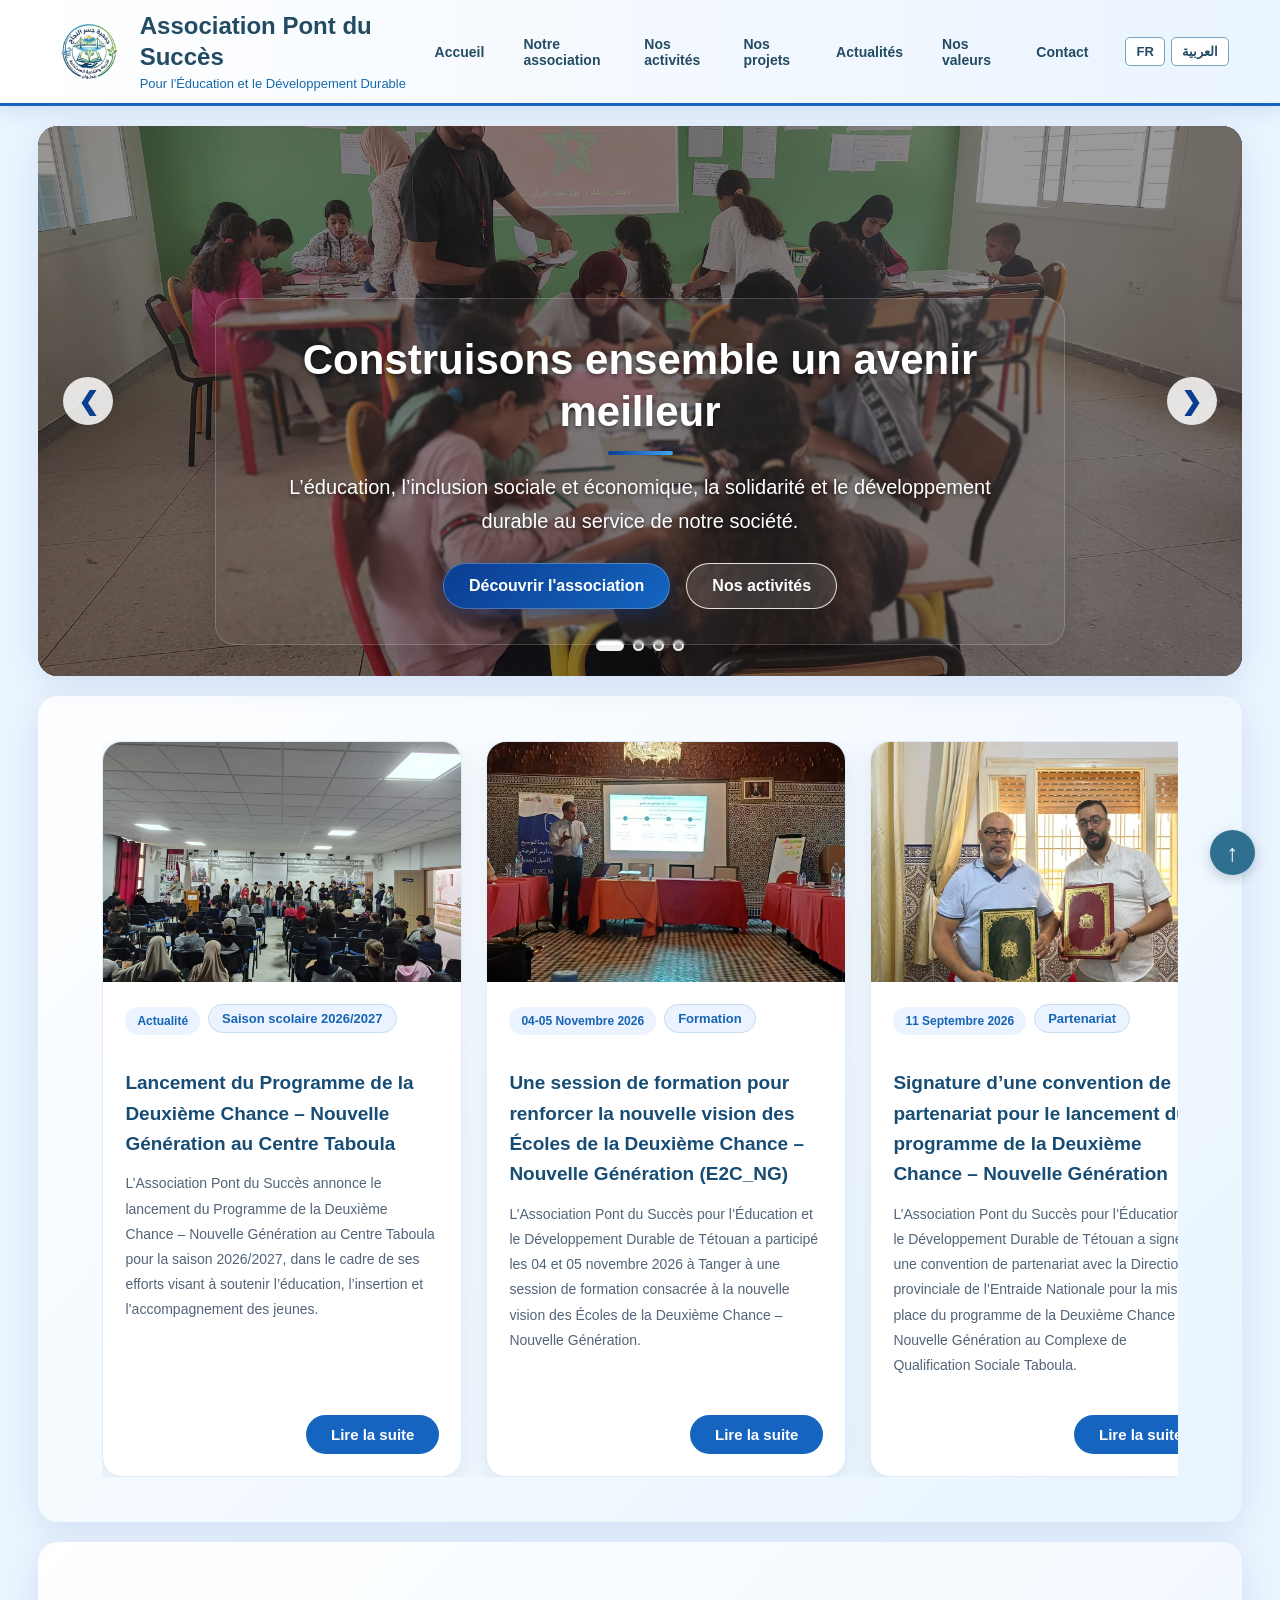
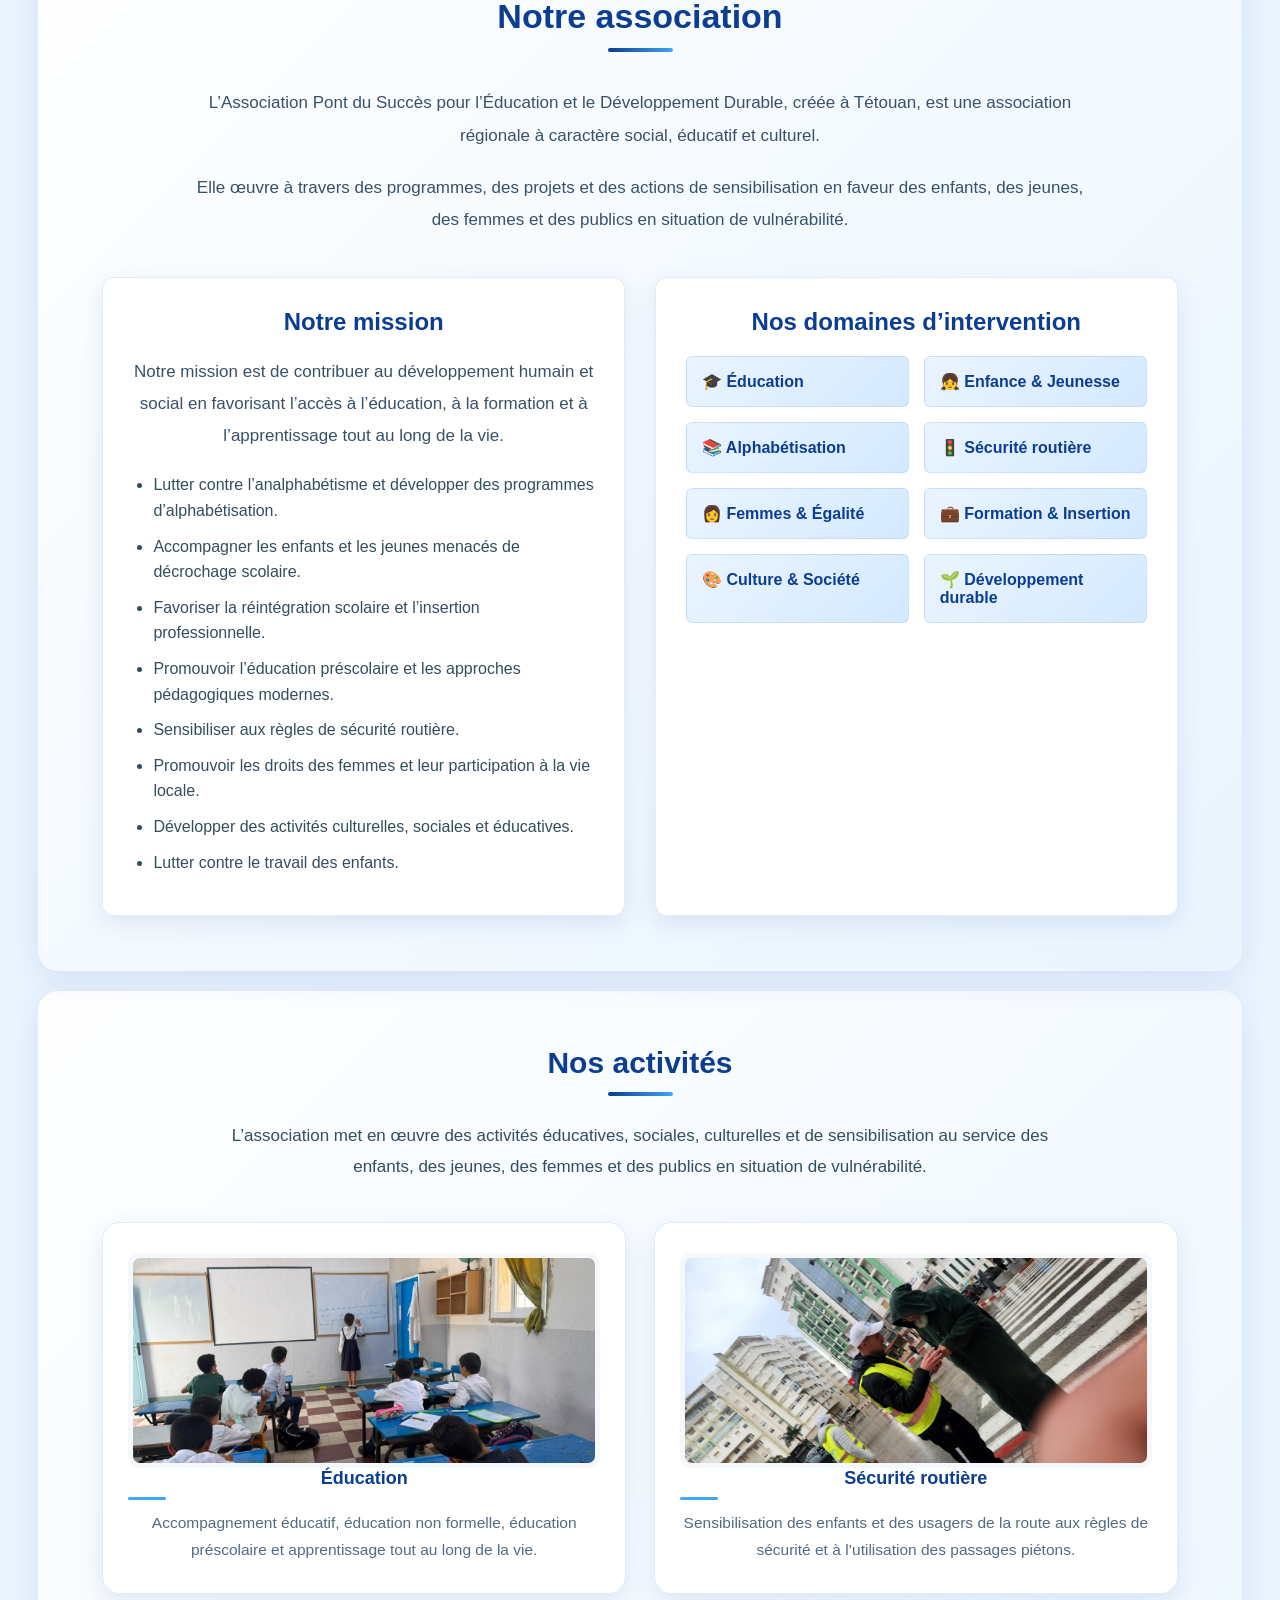
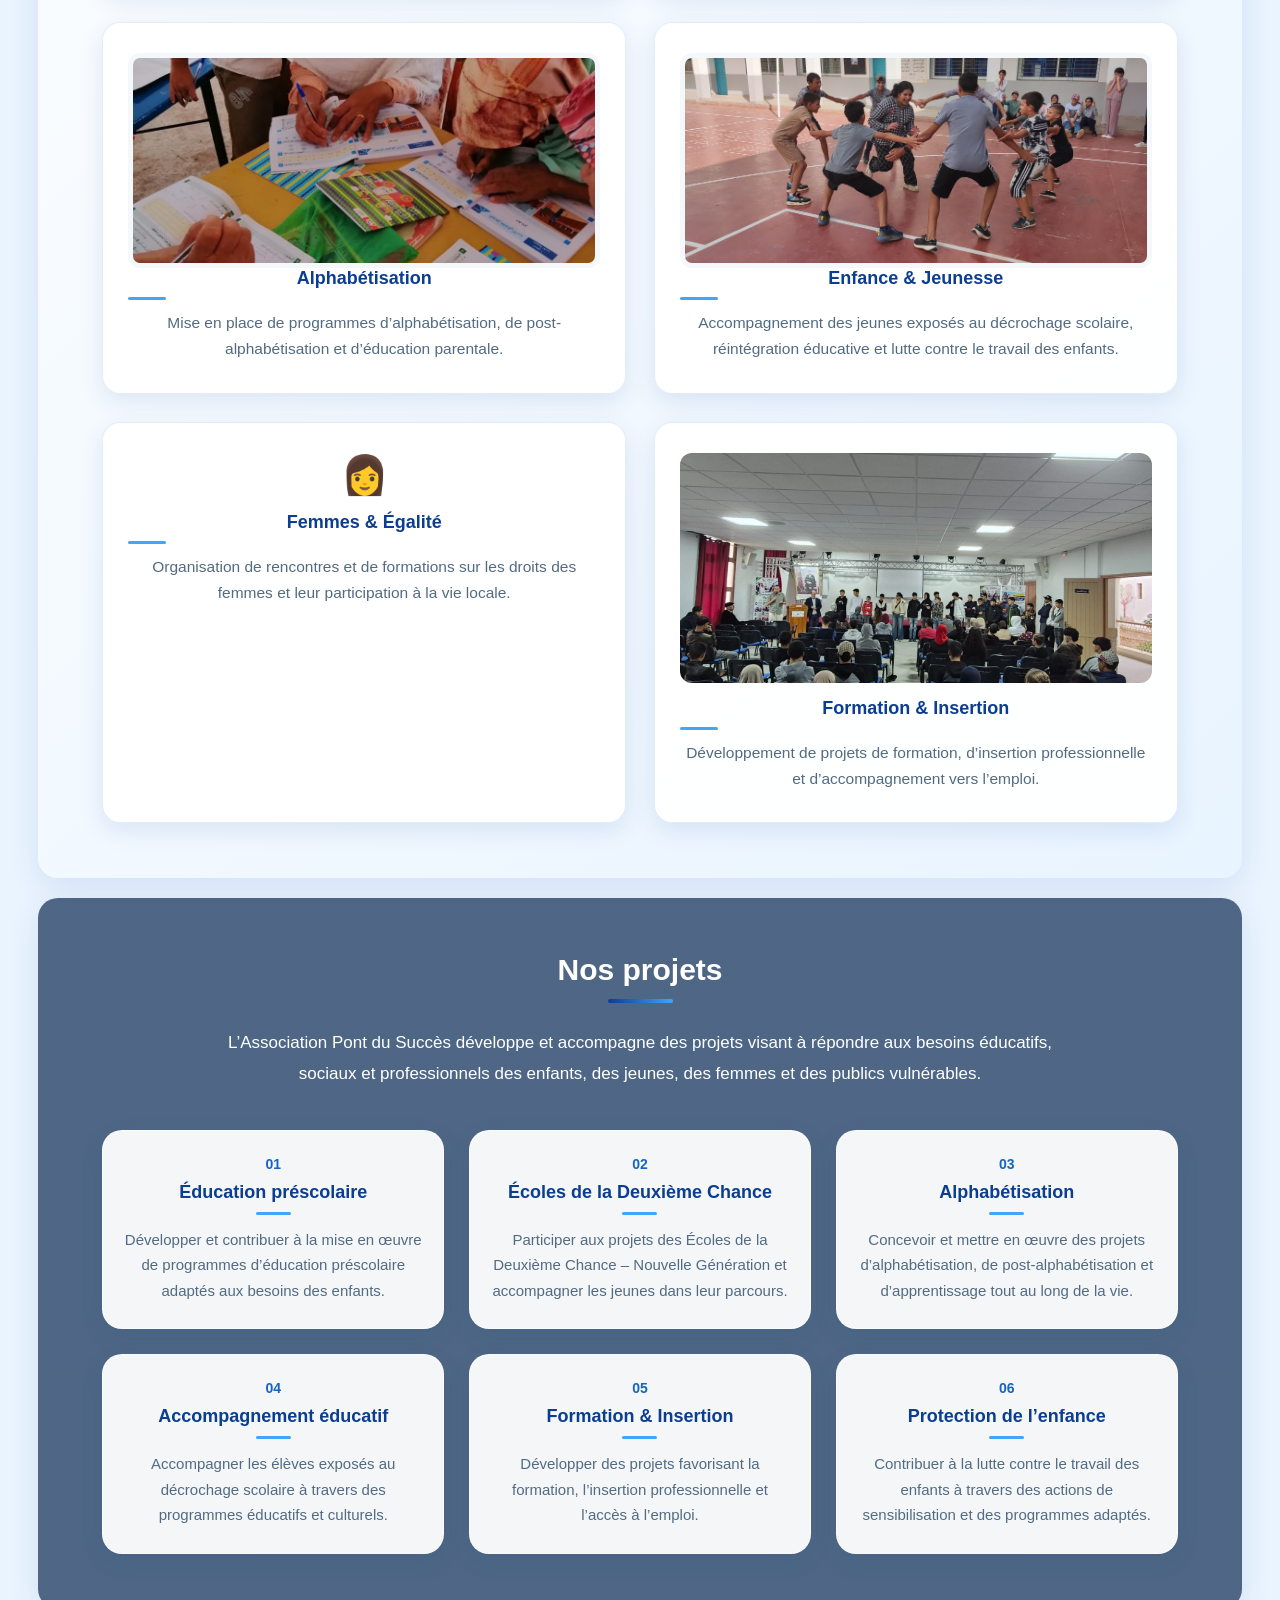
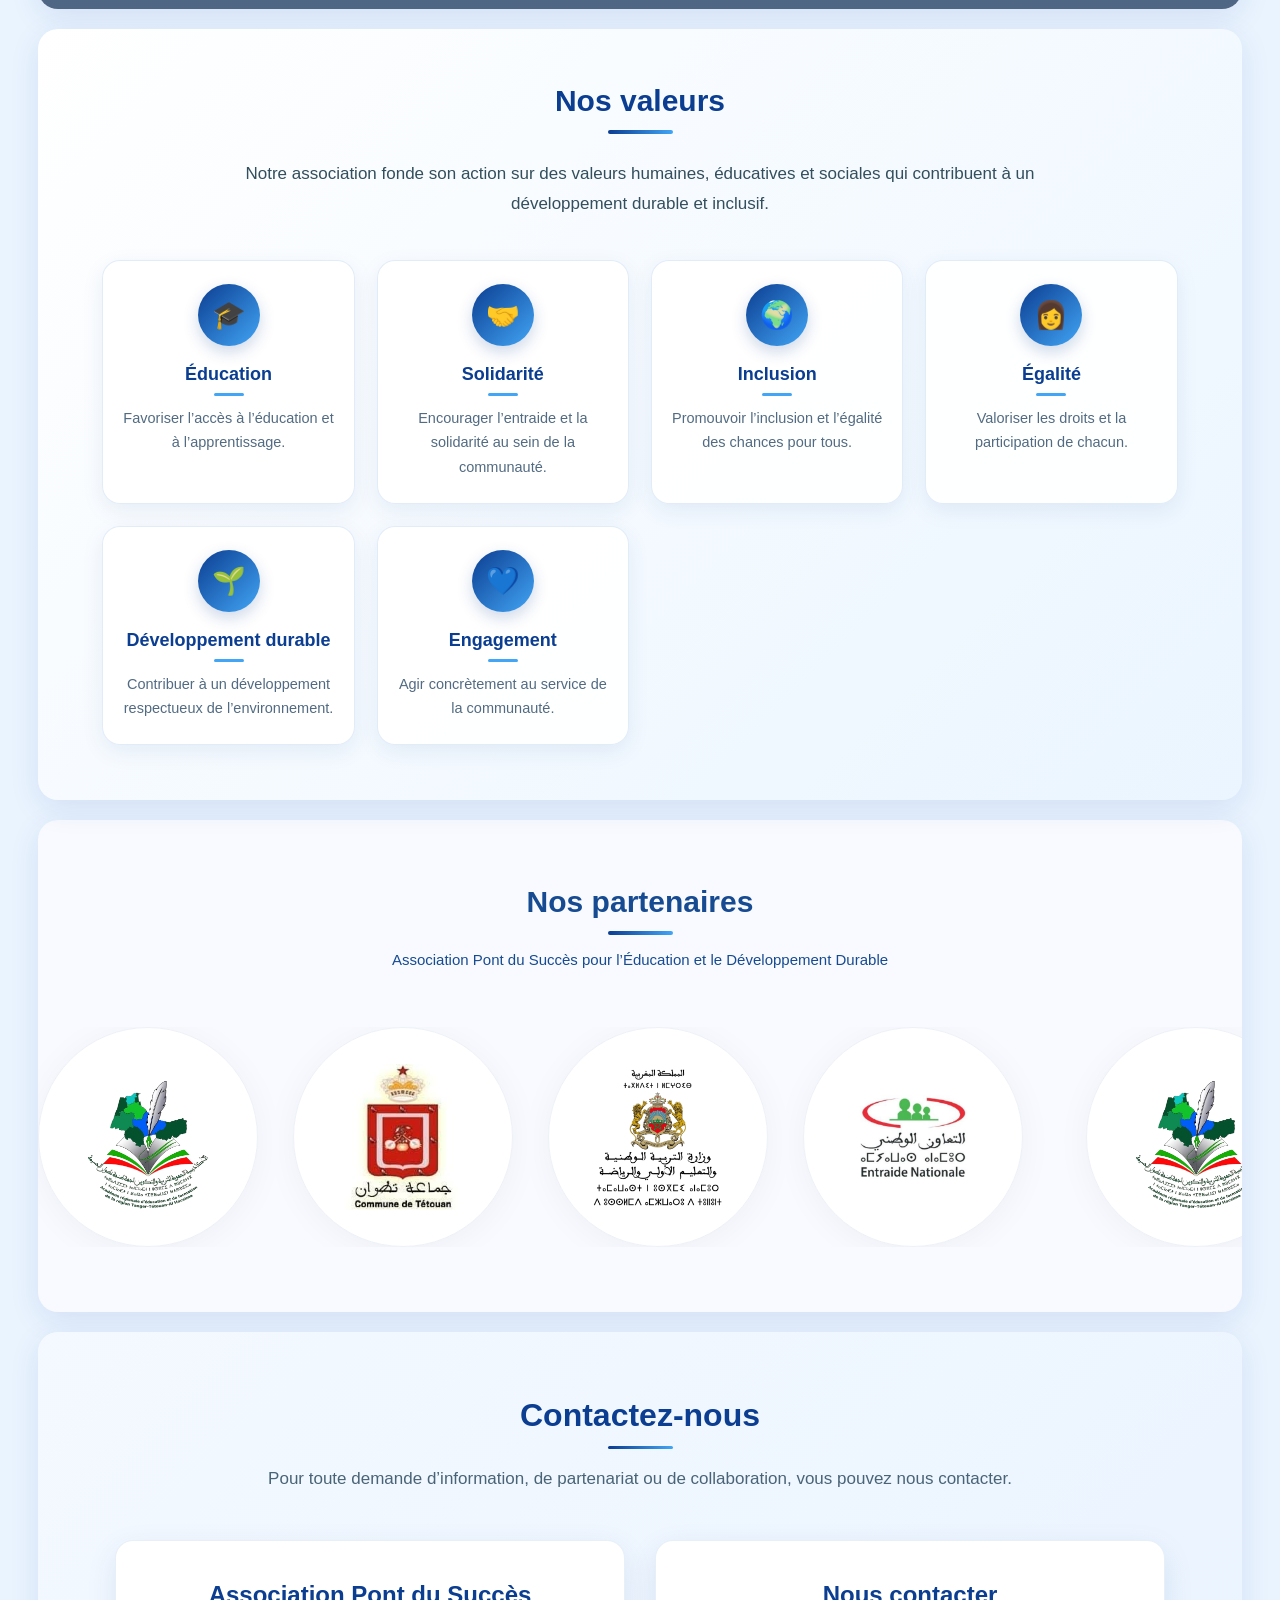
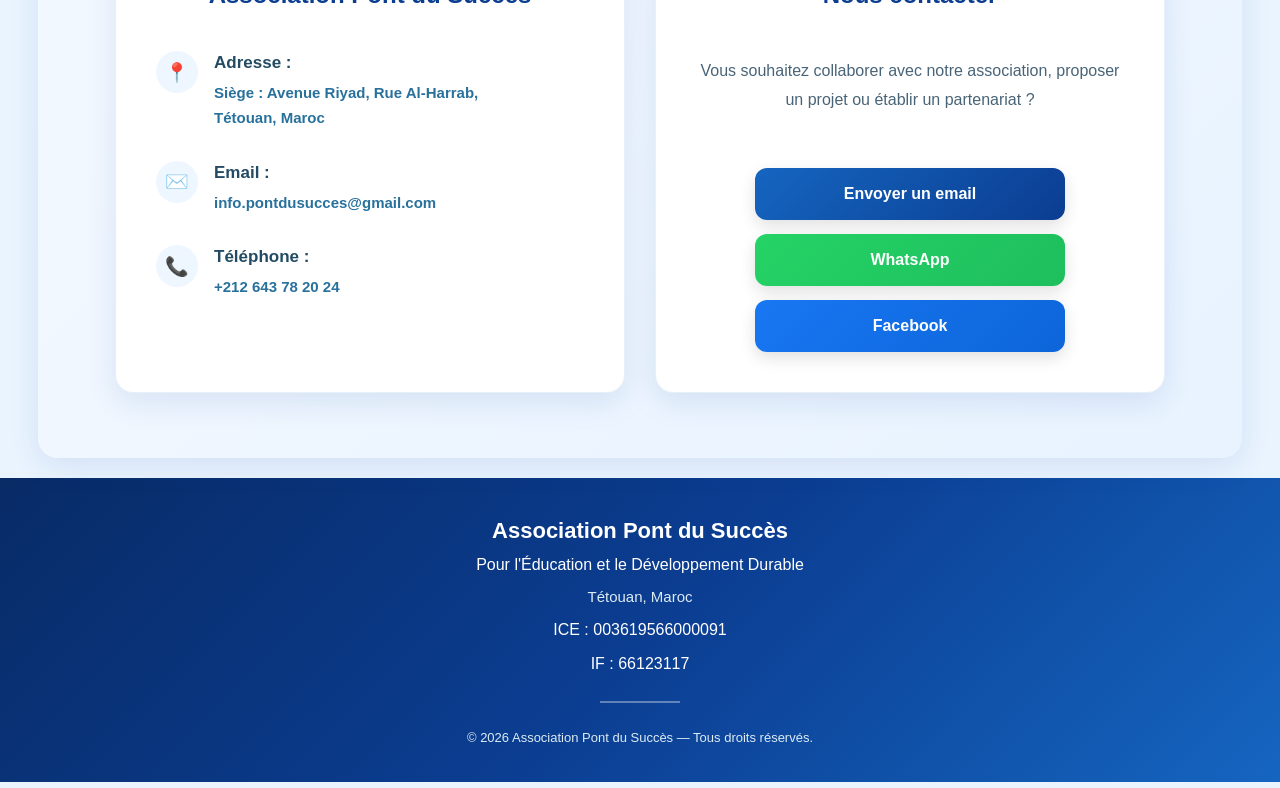
==== commit c4a4d73c: "Mis ajour 22/11" ====
--- a/index.html
+++ b/index.html
@@ -4,8 +4,7 @@
 <head>
     <meta charset="UTF-8">
     <meta name="viewport" content="width=device-width, initial-scale=1.0">
-    <title>Association Pont du Succès | Tétouan</title>
-    <meta name="description" content="Association Pont du Succès à Tétouan : éducation, alphabétisation, jeunesse, femmes, formation, insertion professionnelle et développement durable.">
+    <title> Association Pont du Succès | Tétouan</title>    <meta name="description" content="Association Pont du Succès à Tétouan : éducation, alphabétisation, jeunesse, femmes, formation, insertion professionnelle et développement durable.">
     <meta name="keywords" content="Association Pont du Succès, Tétouan, éducation, développement durable, alphabétisation, jeunesse, femmes, insertion professionnelle">
     <link rel="icon" type="image/png" href="images/logo.png">
     <link rel="stylesheet" href="style.css">
@@ -866,24 +865,45 @@
         
                 </div>
         
-                <div class="activite-card">
-                    <div class="activite-icon">
-    <img src="images/actualite-taboula-1.jpeg" alt="Formation & Insertion">
+                
+<div class="activite-card flip-card">
+
+    <div class="flip-card-inner">
+
+        <!-- الوجه الأمامي -->
+        <div class="flip-card-front">
+
+           <div class="activite-icon">
+    <img src="images/actualite-taboula-1.jpeg"
+         alt="Formation & Insertion">
 </div>
-                
-                    <h3 data-fr="Formation & Insertion"
-                        data-ar="التكوين والإدماج">
-                        Formation & Insertion
-                    </h3>
-                
-                    <p data-fr="Développement de projets de formation, d’insertion professionnelle et d’accompagnement vers l’emploi."
-                       data-ar="تطوير مشاريع التكوين والإدماج المهني ومواكبة المستفيدين نحو الولوج إلى سوق الشغل.">
-                        Développement de projets de formation, d’insertion professionnelle et d’accompagnement vers l’emploi.
-                    </p>
-                
-            
-        
-                </div>
+
+            <h3 data-fr="Formation & Insertion"
+                data-ar="التكوين والإدماج">
+                Formation & Insertion
+            </h3>
+
+            <p data-fr="Développement de projets de formation, d’insertion professionnelle et d’accompagnement vers l’emploi."
+               data-ar="تطوير مشاريع التكوين والإدماج المهني ومواكبة المستفيدين نحو الولوج إلى سوق الشغل.">
+                Développement de projets de formation, d’insertion professionnelle et d’accompagnement vers l’emploi.
+            </p>
+
+        </div>
+
+        <!-- الوجه الخلفي -->
+        <div class="flip-card-back">
+            <a href="formation-insertion.html"
+               class="more-link"
+               data-fr="En savoir plus"
+               data-ar="المزيد">
+                En savoir plus
+            </a>
+        </div>
+
+    </div>
+
+</div>
+
         
             </div>
         
--- a/style.css
+++ b/style.css
@@ -10,11 +10,27 @@
     scroll-behavior: smooth;
 }
 
+
 body {
     font-family: Arial, sans-serif;
-    background: linear-gradient(135deg, #eaf4ff 0%, #d6eaff 45%, #b9d8f5 100%);
+    background: #eaf4ff;
     color: #17324d;
 }
+
+/* خلفية صفحة Formation & Insertion فقط */
+
+body.formation-page {
+    background-image:
+        linear-gradient(rgba(220, 238, 255, 0.12), rgba(190, 220, 250, 0.18)),
+        url("./images/formation-bg.png");
+
+    background-size: cover;
+    background-position: center;
+    background-repeat: no-repeat;
+    background-attachment: fixed;
+    background-color: #d6eaff;
+}
+
 
 
 /* ===== HEADER ===== */
@@ -6116,8 +6132,11 @@
     width: 360px;
 }
 
-#actualites .actualites-marquee:hover .actualites-track {
-    animation-play-state: paused;
+/* إيقاف الحركة عند تمرير الفأرة على الحاسوب فقط */
+@media (hover: hover) and (pointer: fine) {
+    #actualites .actualites-marquee:hover .actualites-track {
+        animation-play-state: paused;
+    }
 }
 
 @keyframes actualitesTicker {
@@ -6140,9 +6159,10 @@
     }
 }
 
+/* ضمان استمرار حركة الأخبار على الهاتف */
 @media (prefers-reduced-motion: reduce) {
     #actualites .actualites-track {
-        animation: none;
+        animation: actualitesTicker 35s linear infinite !important;
     }
 }
 
@@ -6189,5 +6209,1168 @@
     }
 }
 
-
-
+/* =====================================
+   MOBILE NEWS ANIMATION FIX
+===================================== */
+
+@media (max-width: 768px) {
+
+    #actualites {
+        overflow: hidden;
+        -webkit-overflow-scrolling: touch;
+    }
+
+    #actualites .actualites-marquee {
+        width: 100%;
+        overflow: hidden;
+        touch-action: pan-y;
+    }
+
+    #actualites .actualites-track {
+        animation: actualitesTicker 35s linear infinite !important;
+        animation-play-state: running !important;
+        will-change: transform;
+    }
+
+    #actualites .actualite-card {
+        flex: 0 0 300px;
+        width: 300px;
+        max-width: 300px;
+    }
+}
+
+
+/* ===== خلفية قسم مشاريعنا ===== */
+
+#projets {
+    position: relative;
+    background:
+        linear-gradient(
+            rgba(5, 35, 75, 0.68),
+            rgba(5, 35, 75, 0.68)
+        ),
+        url("images/projets-bg.png") center center / cover no-repeat;
+}
+
+/* عنوان ووصف المشاريع */
+#projets h2 {
+    color: #ffffff;
+}
+
+#projets .projets-intro {
+    color: #ffffff;
+}
+
+/* الحفاظ على وضوح البطاقات */
+#projets .projet-card {
+    background: rgba(255, 255, 255, 0.94);
+}
+
+
+/* =====================================
+   PROJECT CARDS - HOVER ANIMATION
+===================================== */
+
+#projets .projet-card {
+    position: relative;
+    overflow: hidden;
+    transition:
+        transform 0.4s ease,
+        box-shadow 0.4s ease,
+        border-color 0.4s ease;
+    border: 1px solid rgba(255, 255, 255, 0.7);
+    cursor: pointer;
+}
+
+/* تأثير عند تمرير الفأرة */
+#projets .projet-card:hover {
+    transform: translateY(-12px) scale(1.025);
+    box-shadow: 0 18px 40px rgba(0, 45, 110, 0.25);
+    border-color: #42a5f5;
+}
+
+/* تأثير على عنوان المشروع */
+#projets .projet-card h3 {
+    transition: color 0.3s ease;
+}
+
+#projets .projet-card:hover h3 {
+    color: #1976d2;
+}
+
+/* تأثير على الخط الأزرق */
+#projets .projet-card::after {
+    content: "";
+    position: absolute;
+    bottom: 0;
+    left: 50%;
+    width: 0;
+    height: 4px;
+    background: linear-gradient(90deg, #0B3D91, #42A5F5);
+    transform: translateX(-50%);
+    transition: width 0.4s ease;
+}
+
+#projets .projet-card:hover::after {
+    width: 65%;
+}
+
+/* دعم الهاتف */
+@media (hover: none) {
+    #projets .projet-card:active {
+        transform: scale(0.98);
+    }
+}
+
+/* احترام إعدادات تقليل الحركة */
+@media (prefers-reduced-motion: reduce) {
+    #projets .projet-card,
+    #projets .projet-card h3,
+    #projets .projet-card::after {
+        transition: none;
+    }
+}
+/* Activité cards - clickable */
+#activites .activite-card {
+    display: block;
+    text-decoration: none;
+    color: inherit;
+    cursor: pointer;
+    transition: transform 0.35s ease, box-shadow 0.35s ease;
+}
+
+#activites .activite-card:hover {
+    transform: translateY(-8px);
+    box-shadow: 0 15px 35px rgba(11, 61, 145, 0.18);
+}
+
+/* تأثير قلب بطاقة النشاط */
+.flip-card {
+    perspective: 1000px;
+    background: transparent;
+}
+
+.flip-card-inner {
+    position: relative;
+    width: 100%;
+    height: 100%;
+    transition: transform 0.8s ease;
+    transform-style: preserve-3d;
+}
+
+.flip-card:hover .flip-card-inner {
+    transform: rotateY(180deg);
+}
+
+.flip-card-front,
+.flip-card-back {
+    position: absolute;
+    inset: 0;
+    width: 100%;
+    height: 100%;
+    backface-visibility: hidden;
+    -webkit-backface-visibility: hidden;
+    border-radius: inherit;
+}
+
+
+    /* نحافظ على محتوى الوجه الأمامي */
+
+
+.flip-card-back {
+    background: linear-gradient(135deg, #0878b9, #034b7c);
+    transform: rotateY(180deg);
+    display: flex;
+    justify-content: center;
+    align-items: center;
+}
+
+.more-link {
+    display: inline-block;
+    padding: 12px 30px;
+    color: white;
+    background: transparent;
+    border: 2px solid white;
+    border-radius: 30px;
+    text-decoration: none;
+    font-size: 18px;
+    font-weight: bold;
+    transition: 0.3s;
+}
+
+.more-link:hover {
+    background: white;
+    color: #0878b9;
+}
+
+/* إصلاح أبعاد بطاقة القلب */
+.flip-card {
+    height: auto;
+    min-height: 0;
+    overflow: hidden;
+}
+
+.flip-card-inner {
+    height: auto;
+    min-height: 0;
+}
+
+.flip-card-front {
+    position: relative;
+    inset: auto;
+    width: 100%;
+    height: auto;
+}
+
+.flip-card-back {
+    position: absolute;
+    inset: 0;
+}
+
+/* ===== Formation & Insertion Page ===== */
+
+.formation-header {
+    display: flex;
+    align-items: center;
+    justify-content: center;
+    gap: 18px;
+    padding: 20px;
+    background: white;
+    text-align: center;
+}
+
+.formation-header img {
+    width: 85px;
+    height: 85px;
+    object-fit: contain;
+}
+
+.formation-header h1 {
+    color: #075b91;
+    font-size: 25px;
+    margin: 0 0 8px;
+}
+
+.formation-header p {
+    color: #555;
+    margin: 0;
+}
+
+.formation-container {
+    max-width: 1150px;
+    margin: auto;
+    padding: 25px 20px 50px;
+}
+
+.formation-banner {
+    min-height: 145px;
+    display: flex;
+    align-items: center;
+    justify-content: center;
+    border-radius: 14px;
+    background: linear-gradient(135deg, #0878b9, #034b7c);
+    color: white;
+    text-align: center;
+    margin-bottom: 18px;
+}
+
+.formation-banner h2 {
+    font-size: 29px;
+    margin: 0;
+}
+
+.formation-banner h2 {
+    font-size: 34px;
+    margin: 0;
+}
+
+.formation-intro {
+    text-align: center;
+    margin-bottom: 18px;
+    padding: 25px 20px;
+}
+
+.formation-intro h2 {
+    color: #075b91;
+    font-size: 23px;
+    margin-bottom: 12px;
+}
+
+.formation-intro p {
+    color: #555;
+    line-height: 1.8;
+}
+
+.formation-activity {
+    background: white;
+    padding: 30px;
+    border-radius: 14px;
+    box-shadow: 0 4px 18px rgba(0,0,0,0.08);
+    margin-bottom: 30px;
+}
+
+.formation-activity h2 {
+    color: #075b91;
+    text-align: center;
+    margin-bottom: 25px;
+}
+
+.formation-text p {
+    color: #444;
+    font-size: 16px;
+    line-height: 2;
+    text-align: justify;
+    margin-bottom: 18px;
+}
+
+.formation-home {
+    display: block;
+    width: fit-content;
+    margin: 30px auto 0;
+    padding: 12px 25px;
+    background: #0878b9;
+    color: white;
+    border-radius: 30px;
+    text-decoration: none;
+    transition: 0.3s;
+}
+
+.formation-home:hover {
+    background: #034b7c;
+    transform: translateY(-3px);
+}
+
+@media (max-width: 600px) {
+    .formation-header {
+        flex-direction: column;
+    }
+
+    .formation-header h1 {
+        font-size: 20px;
+    }
+
+    .formation-banner {
+        min-height: 140px;
+    }
+
+    .formation-banner h2 {
+        font-size: 26px;
+    }
+
+    .formation-activity {
+        padding: 20px 15px;
+    }
+}
+
+/* Petite carte Formation & Insertion */
+
+.formation-activity {
+    max-width: 520px;
+    margin: 35px auto;
+    padding: 0;
+    overflow: hidden;
+    background: white;
+    border-radius: 14px;
+    box-shadow: 0 5px 20px rgba(0,0,0,0.09);
+}
+
+.formation-gallery {
+    display: grid;
+    grid-template-columns: 1fr 1fr;
+    gap: 5px;
+}
+
+.formation-gallery img {
+    width: 100%;
+    height: 190px;
+    object-fit: cover;
+}
+
+.formation-card-content {
+    padding: 18px 22px 24px;
+}
+
+/* Titre de la carte activité */
+.formation-card-content h2 {
+    font-size: 21px;
+    color: #075b91;
+    font-weight: 700;
+    text-align: center;
+    margin: 0 0 18px;
+    position: relative;
+    padding-bottom: 12px;
+}
+
+.formation-card-content h2::after {
+    content: "";
+    display: block;
+    width: 55px;
+    height: 3px;
+    margin: 10px auto 0;
+    background: linear-gradient(90deg, #0878b9, #42a5f5);
+    border-radius: 5px;
+}
+
+.formation-card-content p {
+    color: #555;
+    line-height: 1.7;
+    font-size: 15px;
+}
+
+
+.dialogue-details {
+    display: none;
+    position: fixed;
+    z-index: 9999;
+    top: 50%;
+    left: 50%;
+    transform: translate(-50%, -50%);
+    width: 85%;
+    max-width: 850px;
+    max-height: 80vh;
+    overflow-y: auto;
+    padding: 30px;
+    background: white;
+    border-radius: 16px;
+    box-shadow: 0 10px 40px rgba(0,0,0,0.3);
+}
+
+.dialogue-details h2 {
+    color: #075b91;
+    text-align: center;
+    margin-bottom: 25px;
+}
+
+.dialogue-details .formation-text p {
+    color: #444;
+    font-size: 16px;
+    line-height: 2;
+    margin-bottom: 18px;
+    text-align: justify;
+}
+
+@media (max-width: 600px) {
+    .dialogue-details {
+        width: 90%;
+        padding: 20px;
+        max-height: 85vh;
+    }
+}
+
+
+.dialogue-details h2 {
+    color: #075b91;
+    text-align: center;
+}
+
+/* صور بطاقة النشاط */
+.formation-gallery img {
+    cursor: zoom-in;
+    transition: transform 0.3s ease;
+}
+
+.formation-gallery img:hover {
+    transform: scale(1.03);
+}
+
+/* نافذة معرض الصور */
+.dialogue-gallery-modal {
+    display: none;
+    position: fixed;
+    z-index: 10000;
+    inset: 0;
+    background: rgba(0, 0, 0, 0.93);
+    align-items: center;
+    justify-content: center;
+}
+
+.dialogue-gallery-modal.active {
+    display: flex;
+}
+
+.dialogue-gallery-modal img {
+    max-width: 80%;
+    max-height: 82vh;
+    object-fit: contain;
+    border-radius: 8px;
+}
+
+.dialogue-gallery-close {
+    position: absolute;
+    top: 20px;
+    right: 30px;
+    color: white;
+    background: transparent;
+    border: none;
+    font-size: 42px;
+    cursor: pointer;
+}
+
+.dialogue-gallery-arrow {
+    position: absolute;
+    top: 50%;
+    transform: translateY(-50%);
+    background: rgba(255,255,255,0.18);
+    color: white;
+    border: none;
+    border-radius: 50%;
+    width: 48px;
+    height: 48px;
+    font-size: 25px;
+    cursor: pointer;
+}
+
+.dialogue-gallery-arrow:hover {
+    background: #0878b9;
+}
+
+.dialogue-gallery-arrow.prev {
+    left: 25px;
+}
+
+.dialogue-gallery-arrow.next {
+    right: 25px;
+}
+
+#dialogue-image-counter {
+    position: absolute;
+    bottom: 20px;
+    color: white;
+    font-size: 16px;
+}
+
+@media (max-width: 600px) {
+    .dialogue-gallery-modal img {
+        max-width: 92%;
+        max-height: 75vh;
+    }
+
+    .dialogue-gallery-arrow.prev {
+        left: 8px;
+    }
+
+    .dialogue-gallery-arrow.next {
+        right: 8px;
+    }
+}
+/* Bouton Lire la suite - Bleu */
+
+/* Bouton Lire la suite - bleu arrondi */
+.formation-more {
+    display: inline-flex;
+    align-items: center;
+    justify-content: center;
+    width: 205px;
+    height: 63px;
+    padding: 0 20px;
+    border: none;
+    border-radius: 50px;
+    background: #0878b9;
+    color: white;
+    font-size: 16px;
+    font-weight: bold;
+    text-transform: uppercase;
+    cursor: pointer;
+    transition: 0.3s ease;
+    box-shadow: 0 4px 12px rgba(8, 120, 185, 0.2);
+}
+
+.formation-more:hover {
+    background: #034b7c;
+    transform: translateY(-2px);
+}
+
+.formation-more .arrow-icon {
+    display: none;
+}
+
+/* Bouton Lire la suite */
+.formation-card-content .formation-more {
+    display: block;
+    width: auto;
+    min-width: 0;
+    height: auto;
+    padding: 9px 22px;
+    margin: 10px 0 10px auto;
+    background: #0878b9;
+    color: white;
+    border: none;
+    border-radius: 25px;
+    font-size: 13px;
+    font-weight: 600;
+    text-transform: none;
+    cursor: pointer;
+    box-shadow: 0 3px 8px rgba(0, 100, 160, 0.15);
+    transition: 0.3s ease;
+}
+
+.formation-card-content .formation-more:hover {
+    background: #034b7c;
+    transform: translateY(-2px);
+}
+/* Petit bouton Fermer */
+.dialogue-details > .formation-more {
+    width: auto;
+    min-width: 0;
+    height: auto;
+    padding: 10px 25px;
+    margin: 15px 0 0;
+    font-size: 14px;
+    border-radius: 25px;
+}
+/* Petit bouton Fermer */
+.dialogue-details > .formation-more {
+    display: block;
+    width: auto;
+    min-width: 0;
+    height: auto;
+    padding: 8px 20px;
+    margin: 10px 0 10px auto;
+    background: #0878b9;
+    color: white;
+    border: none;
+    border-radius: 25px;
+    font-size: 13px;
+    font-weight: 600;
+    text-transform: none;
+    cursor: pointer;
+    box-shadow: 0 3px 8px rgba(0, 100, 160, 0.15);
+}
+
+.dialogue-details > .formation-more:hover {
+    background: #034b7c;
+}
+/* Décoration du titre de la fenêtre */
+.dialogue-details h2 {
+    color: #0B3D91;
+    text-align: center;
+    font-size: 26px;
+    font-weight: 700;
+    line-height: 1.5;
+    margin-bottom: 30px;
+}
+
+.dialogue-details h2::after {
+    content: "";
+    display: block;
+    width: 65px;
+    height: 4px;
+    margin: 12px auto 0;
+    background: linear-gradient(90deg, #0B3D91, #42A5F5);
+    border-radius: 10px;
+
+ }   
+/* ترتيب بطاقات الأنشطة في سطر واحد */
+.formation-container {
+    display: grid;
+    grid-template-columns: repeat(2, minmax(0, 1fr));
+    gap: 30px;
+    align-items: start;
+}
+
+.formation-banner,
+.formation-intro,
+.dialogue-details,
+.formation-home {
+    grid-column: 1 / -1;
+}
+
+.formation-activity {
+    width: 100%;
+    margin: 0;
+}
+
+/* على الهاتف: بطاقة واحدة في كل سطر */
+@media (max-width: 768px) {
+    .formation-container {
+        grid-template-columns: 1fr;
+    }
+}
+/* معرض صور إدارة الذات */
+.gestion-gallery-modal {
+    display: none;
+    position: fixed;
+    inset: 0;
+    z-index: 99999;
+    background: rgba(0, 0, 0, 0.92);
+    align-items: center;
+    justify-content: center;
+}
+
+.gestion-gallery-modal.active {
+    display: flex;
+}
+
+.gestion-gallery-modal img {
+    max-width: 85%;
+    max-height: 85vh;
+    object-fit: contain;
+    border-radius: 10px;
+}
+
+.gestion-close,
+.gestion-arrow {
+    position: absolute;
+    border: none;
+    color: white;
+    background: #087dbb;
+    cursor: pointer;
+    border-radius: 50%;
+    width: 45px;
+    height: 45px;
+    font-size: 25px;
+}
+
+.gestion-close {
+    top: 25px;
+    right: 30px;
+}
+
+.gestion-arrow.prev {
+    left: 25px;
+}
+
+.gestion-arrow.next {
+    right: 25px;
+}
+
+#gestion-counter {
+    position: absolute;
+    bottom: 20px;
+    color: white;
+    font-size: 16px;
+}
+/* توحيد ارتفاع بطاقات الأنشطة */
+.formation-activity {
+    height: 100%;
+    min-height: 430px;
+    display: flex;
+    flex-direction: column;
+}
+
+.formation-card-content {
+    flex: 1;
+    display: flex;
+    flex-direction: column;
+}
+
+.formation-card-content .formation-more {
+    margin-top: auto;
+    align-self: flex-end;
+}
+/* تحسين تصميم صفحة Formation & Insertion */
+
+.formation-container {
+    max-width: 1100px;
+    padding-top: 20px;
+    gap: 22px;
+}
+
+.formation-banner {
+    min-height: 120px;
+    margin-bottom: 0;
+    border-radius: 16px;
+}
+
+.formation-banner h2 {
+    font-size: 28px;
+}
+
+.formation-intro {
+    width: 85%;
+    justify-self: center;
+    margin-bottom: 0;
+    padding: 20px 25px;
+    border-radius: 18px;
+}
+
+.formation-intro h2 {
+    font-size: 22px;
+    margin-bottom: 10px;
+}
+
+.formation-intro p {
+    font-size: 15px;
+    line-height: 1.6;
+}
+
+@media (max-width: 768px) {
+    .formation-intro {
+        width: 100%;
+    }
+
+    .formation-banner {
+        min-height: 100px;
+    }
+
+    .formation-banner h2 {
+        font-size: 23px;
+    }
+}
+/* خلفية خاصة بصفحة Formation & Insertion فقط */
+body.formation-page {
+    font-family: Arial, sans-serif;
+
+    background:
+        linear-gradient(
+            rgba(220, 238, 255, 0.82),
+            rgba(190, 220, 250, 0.86)
+        ),
+        url("images/formation-bg.png");
+
+    background-size: cover;
+    background-position: center;
+    background-attachment: fixed;
+    background-repeat: no-repeat;
+
+    color: #17324d;
+}
+
+/* ===== توحيد تصميم معارض الصور ===== */
+
+.dialogue-gallery-modal,
+.gestion-gallery-modal {
+    background: rgba(0, 0, 0, 0.92);
+    align-items: center;
+    justify-content: center;
+}
+
+.dialogue-gallery-modal img,
+.gestion-gallery-modal img {
+    max-width: 85%;
+    max-height: 82vh;
+    width: auto;
+    height: auto;
+    object-fit: contain;
+    border-radius: 10px;
+}
+
+/* زر الإغلاق */
+.dialogue-gallery-close,
+.gestion-close {
+    position: absolute;
+    top: 25px;
+    right: 30px;
+    width: 48px;
+    height: 48px;
+    border: none;
+    border-radius: 50%;
+    background: #087dbb;
+    color: white;
+    font-size: 25px;
+    cursor: pointer;
+}
+
+/* أزرار التنقل */
+.dialogue-gallery-arrow,
+.gestion-arrow {
+    position: absolute;
+    top: 50%;
+    transform: translateY(-50%);
+    width: 48px;
+    height: 48px;
+    border: none;
+    border-radius: 50%;
+    background: #087dbb;
+    color: white;
+    font-size: 25px;
+    cursor: pointer;
+}
+
+.dialogue-gallery-arrow:hover,
+.gestion-arrow:hover {
+    background: #075b91;
+}
+
+.dialogue-gallery-arrow.prev,
+.gestion-arrow.prev {
+    left: 25px;
+}
+
+.dialogue-gallery-arrow.next,
+.gestion-arrow.next {
+    right: 25px;
+}
+
+/* عداد الصور */
+#dialogue-image-counter,
+#gestion-counter {
+    position: absolute;
+    bottom: 20px;
+    left: 50%;
+    transform: translateX(-50%);
+    color: white;
+    font-size: 16px;
+}
+
+/* الهاتف */
+@media (max-width: 600px) {
+    .dialogue-gallery-modal img,
+    .gestion-gallery-modal img {
+        max-width: 90%;
+        max-height: 75vh;
+    }
+
+    .dialogue-gallery-arrow.prev,
+    .gestion-arrow.prev {
+        left: 8px;
+    }
+
+    .dialogue-gallery-arrow.next,
+    .gestion-arrow.next {
+        right: 8px;
+    }
+
+    .dialogue-gallery-close,
+    .gestion-close {
+        top: 12px;
+        right: 12px;
+    }
+}
+
+/* =========================================
+   MOBILE OPTIMIZATION - FORMATION
+========================================= */
+
+/* بطاقة Formation & Insertion في الصفحة الرئيسية */
+@media (max-width: 768px) {
+
+    #activites .activite-card {
+        width: 100%;
+        max-width: 100%;
+        margin: 0 auto;
+        padding: 15px;
+        border-radius: 16px;
+        overflow: hidden;
+    }
+
+    #activites .activite-image {
+        width: 100%;
+        height: 210px;
+        object-fit: cover;
+        border-radius: 12px;
+    }
+
+    #activites .activite-content {
+        padding: 16px 8px 8px;
+    }
+
+    #activites .activite-card h3 {
+        font-size: 19px;
+        line-height: 1.5;
+    }
+
+    #activites .activite-card p {
+        font-size: 14px;
+        line-height: 1.8;
+    }
+
+    #activites .activite-card:active {
+        transform: scale(0.98);
+    }
+}
+
+/* صفحة Formation & Insertion */
+@media (max-width: 768px) {
+
+    body.formation-page {
+        background-attachment: scroll;
+        background-position: center top;
+        background-size: cover;
+        overflow-x: hidden;
+    }
+
+    .formation-header {
+        width: 100%;
+        padding: 14px 12px;
+        gap: 8px;
+    }
+
+    .formation-header img {
+        width: 68px;
+        height: 68px;
+    }
+
+    .formation-header h1 {
+        font-size: 19px;
+        line-height: 1.5;
+    }
+
+    .formation-header p {
+        font-size: 13px;
+        line-height: 1.6;
+    }
+
+    .formation-container {
+        width: 100%;
+        padding: 15px 12px 35px;
+        grid-template-columns: minmax(0, 1fr);
+        gap: 18px;
+    }
+
+    .formation-banner {
+        width: 100%;
+        min-height: 105px;
+        padding: 18px 12px;
+        border-radius: 14px;
+    }
+
+    .formation-banner h2 {
+        font-size: 22px;
+        line-height: 1.5;
+    }
+
+    .formation-intro {
+        width: 100%;
+        padding: 18px 14px;
+    }
+
+    .formation-intro h2 {
+        font-size: 19px;
+        line-height: 1.5;
+    }
+
+    .formation-intro p {
+        font-size: 14px;
+        line-height: 1.8;
+    }
+
+    /* بطاقات الأنشطة */
+    .formation-activity {
+        width: 100%;
+        max-width: 100%;
+        min-height: 0;
+        margin: 0;
+        border-radius: 15px;
+    }
+
+    .formation-card-content {
+        padding: 16px 14px 20px;
+    }
+
+    .formation-card-content h2 {
+        font-size: 19px;
+        line-height: 1.5;
+    }
+
+    .formation-card-content p {
+        font-size: 14px;
+        line-height: 1.85;
+        text-align: start;
+    }
+
+    /* صور الأنشطة */
+    .formation-gallery {
+        grid-template-columns: repeat(2, minmax(0, 1fr));
+        gap: 4px;
+    }
+
+    .formation-gallery img {
+        width: 100%;
+        height: 155px;
+        object-fit: cover;
+    }
+
+    /* نافذة تفاصيل النشاط */
+    .dialogue-details {
+        width: calc(100% - 24px);
+        max-width: none;
+        max-height: 85dvh;
+        padding: 20px 15px;
+        border-radius: 14px;
+        overflow-y: auto;
+    }
+
+    .dialogue-details h2 {
+        font-size: 19px;
+        line-height: 1.6;
+        margin-bottom: 18px;
+    }
+
+    .dialogue-details .formation-text p {
+        font-size: 14px;
+        line-height: 1.9;
+        text-align: start;
+    }
+
+    /* أزرار الصفحة */
+    .formation-more,
+    .formation-home {
+        max-width: 100%;
+        min-height: 44px;
+        font-size: 14px;
+        padding: 11px 18px;
+    }
+
+    .formation-home {
+        margin: 20px auto 0;
+    }
+}
+
+/* الهواتف الصغيرة */
+@media (max-width: 480px) {
+
+    #activites .activite-image {
+        height: 185px;
+    }
+
+    .formation-header img {
+        width: 60px;
+        height: 60px;
+    }
+
+    .formation-header h1 {
+        font-size: 17px;
+    }
+
+    .formation-banner h2 {
+        font-size: 19px;
+    }
+
+    .formation-gallery img {
+        height: 125px;
+    }
+
+    .formation-card-content {
+        padding: 14px 12px 18px;
+    }
+
+    .formation-card-content h2 {
+        font-size: 17px;
+    }
+
+    .dialogue-gallery-modal img,
+    .gestion-gallery-modal img {
+        max-width: 94%;
+        max-height: 72dvh;
+    }
+
+    .dialogue-gallery-arrow,
+    .gestion-arrow {
+        width: 38px;
+        height: 38px;
+        font-size: 20px;
+    }
+
+    .dialogue-gallery-arrow.prev,
+    .gestion-arrow.prev {
+        left: 5px;
+    }
+
+    .dialogue-gallery-arrow.next,
+    .gestion-arrow.next {
+        right: 5px;
+    }
+}
+
+/* دعم اللمس وتقليل الحركة */
+@media (hover: none) {
+
+    #activites .activite-card:hover {
+        transform: none;
+    }
+
+    .formation-gallery img:hover {
+        transform: none;
+    }
+}
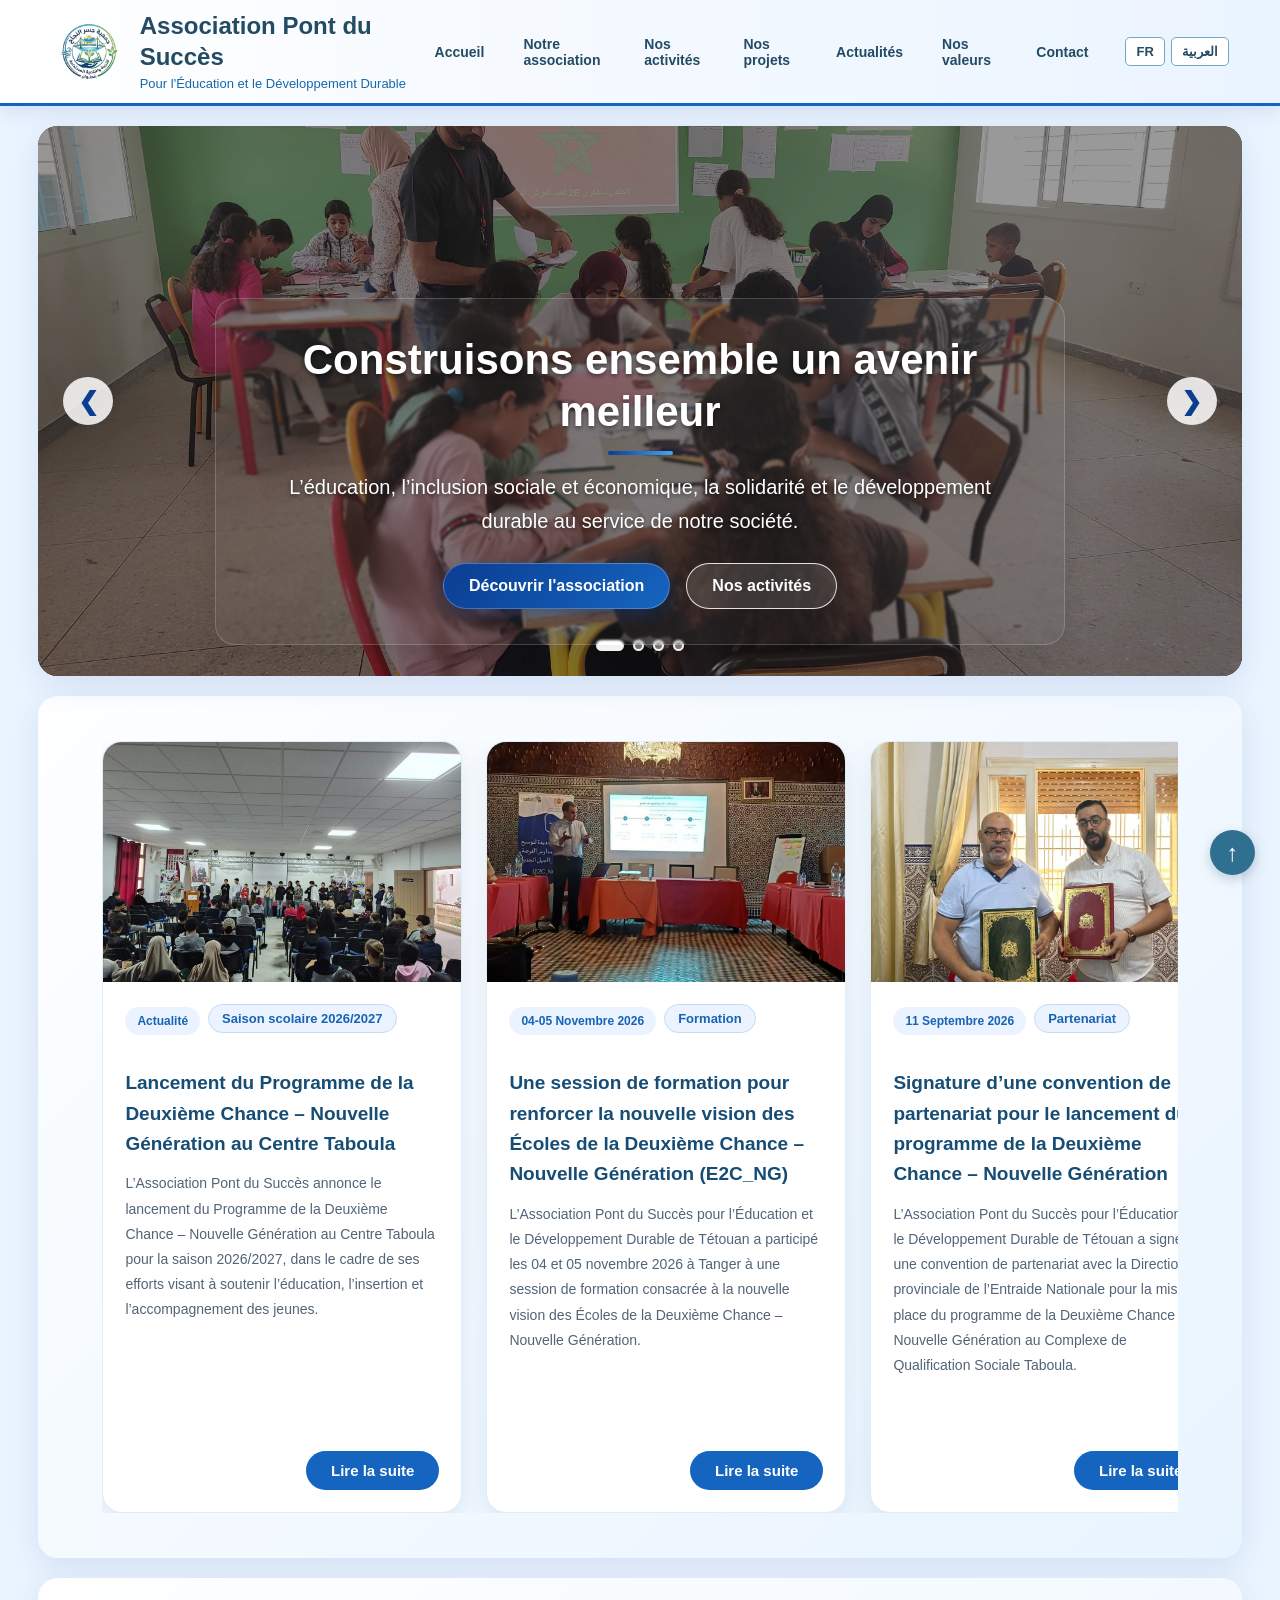
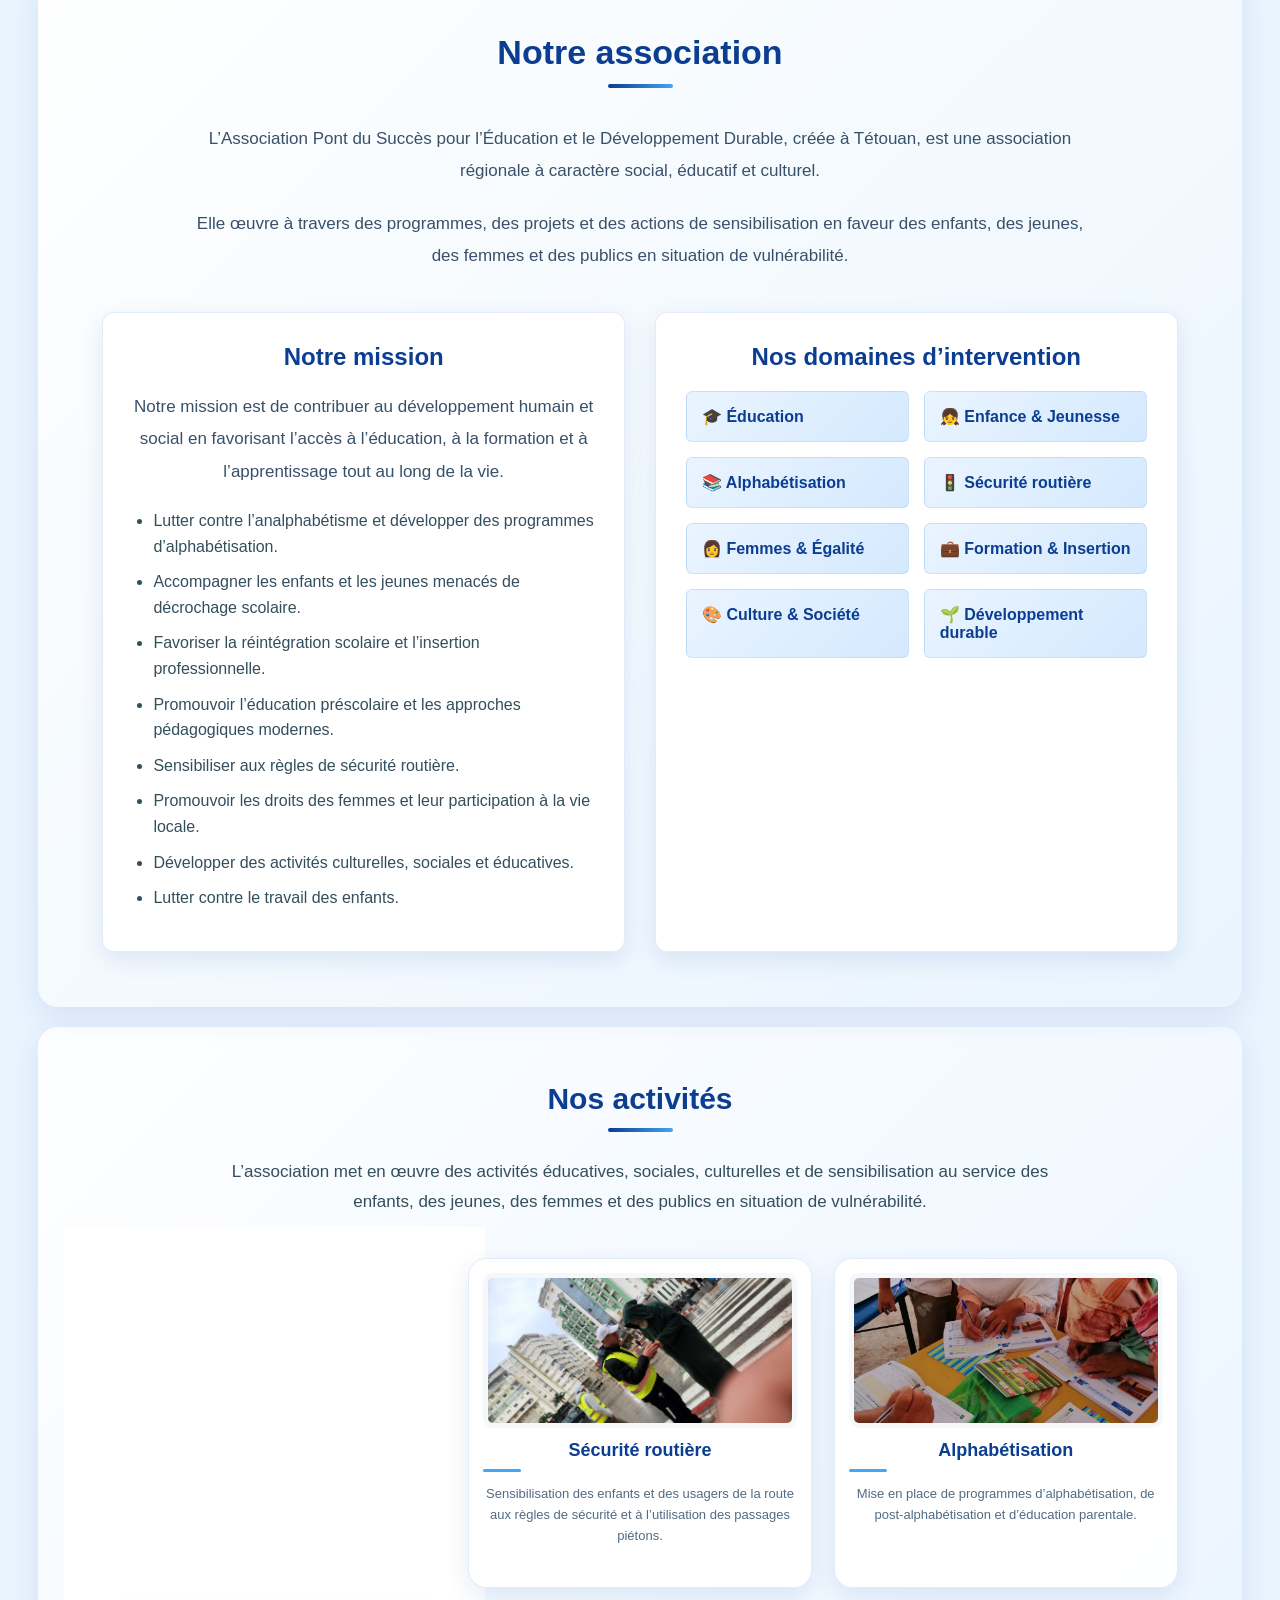
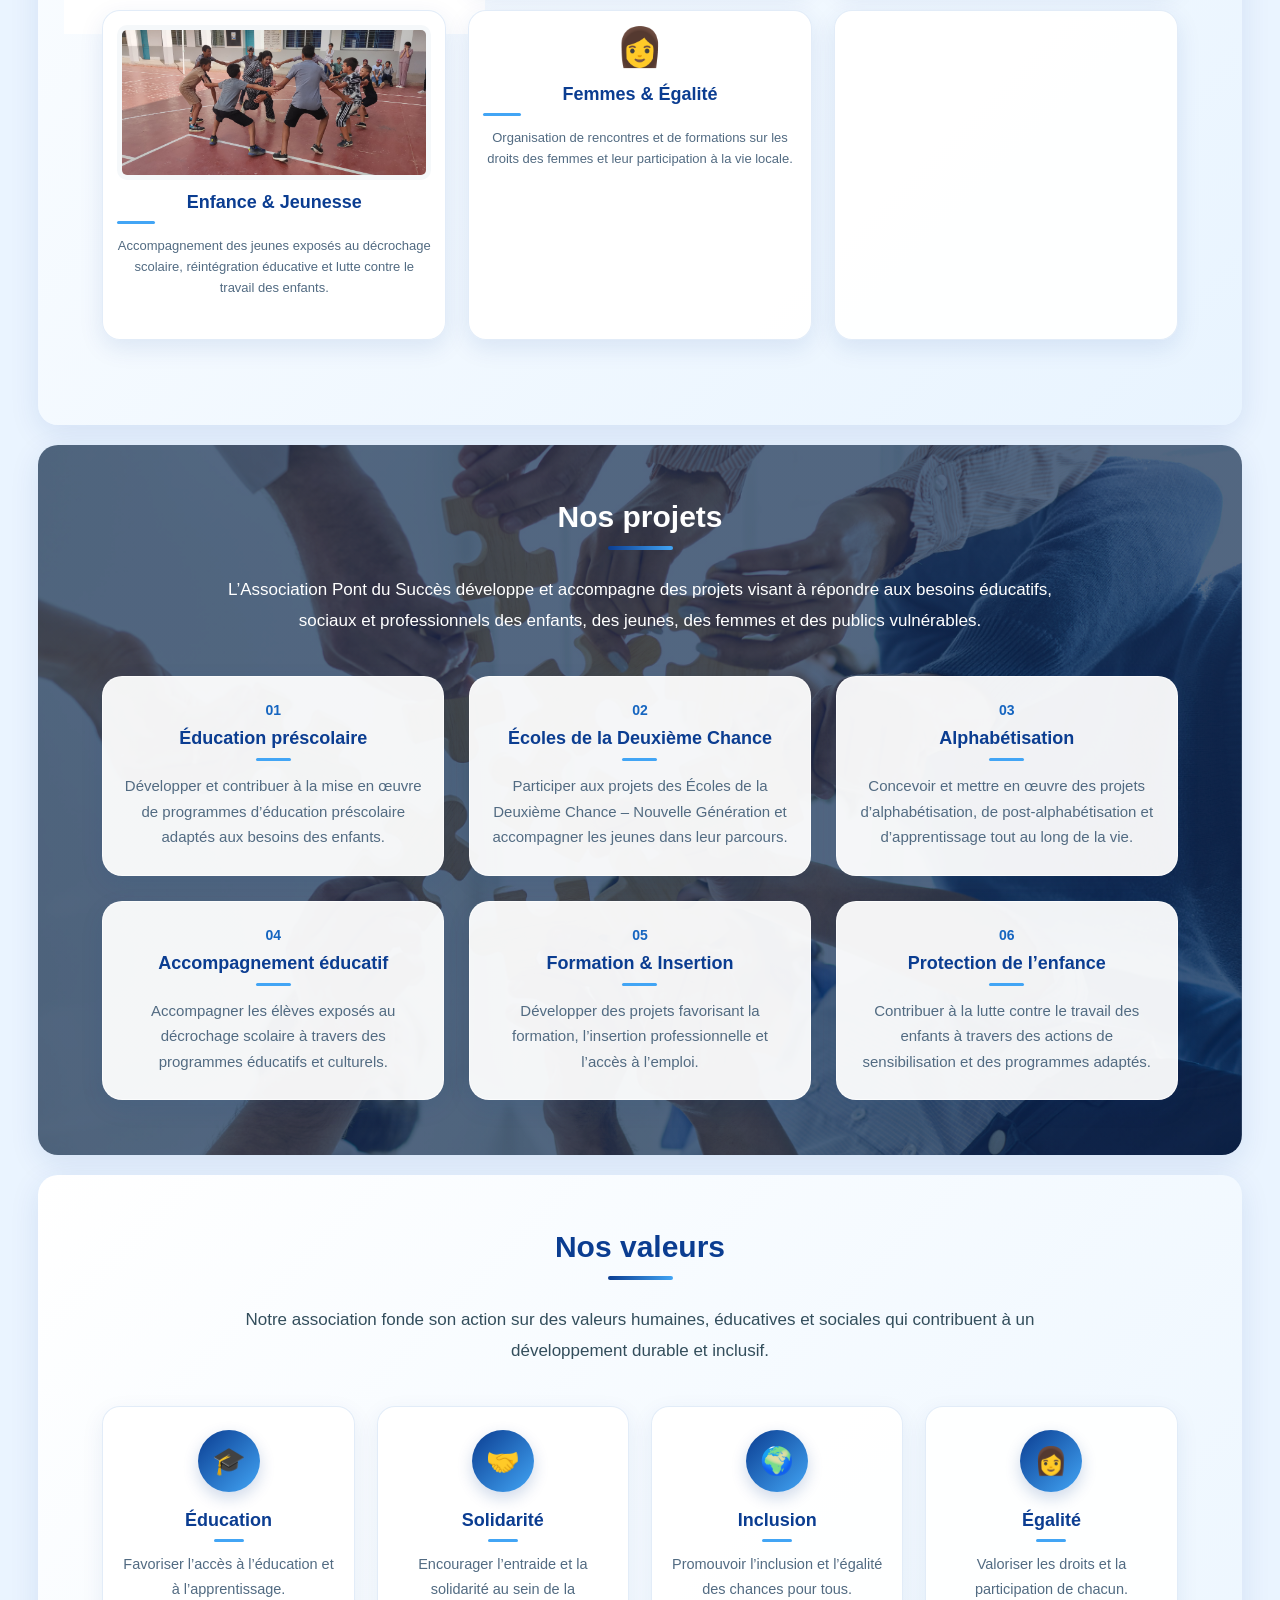
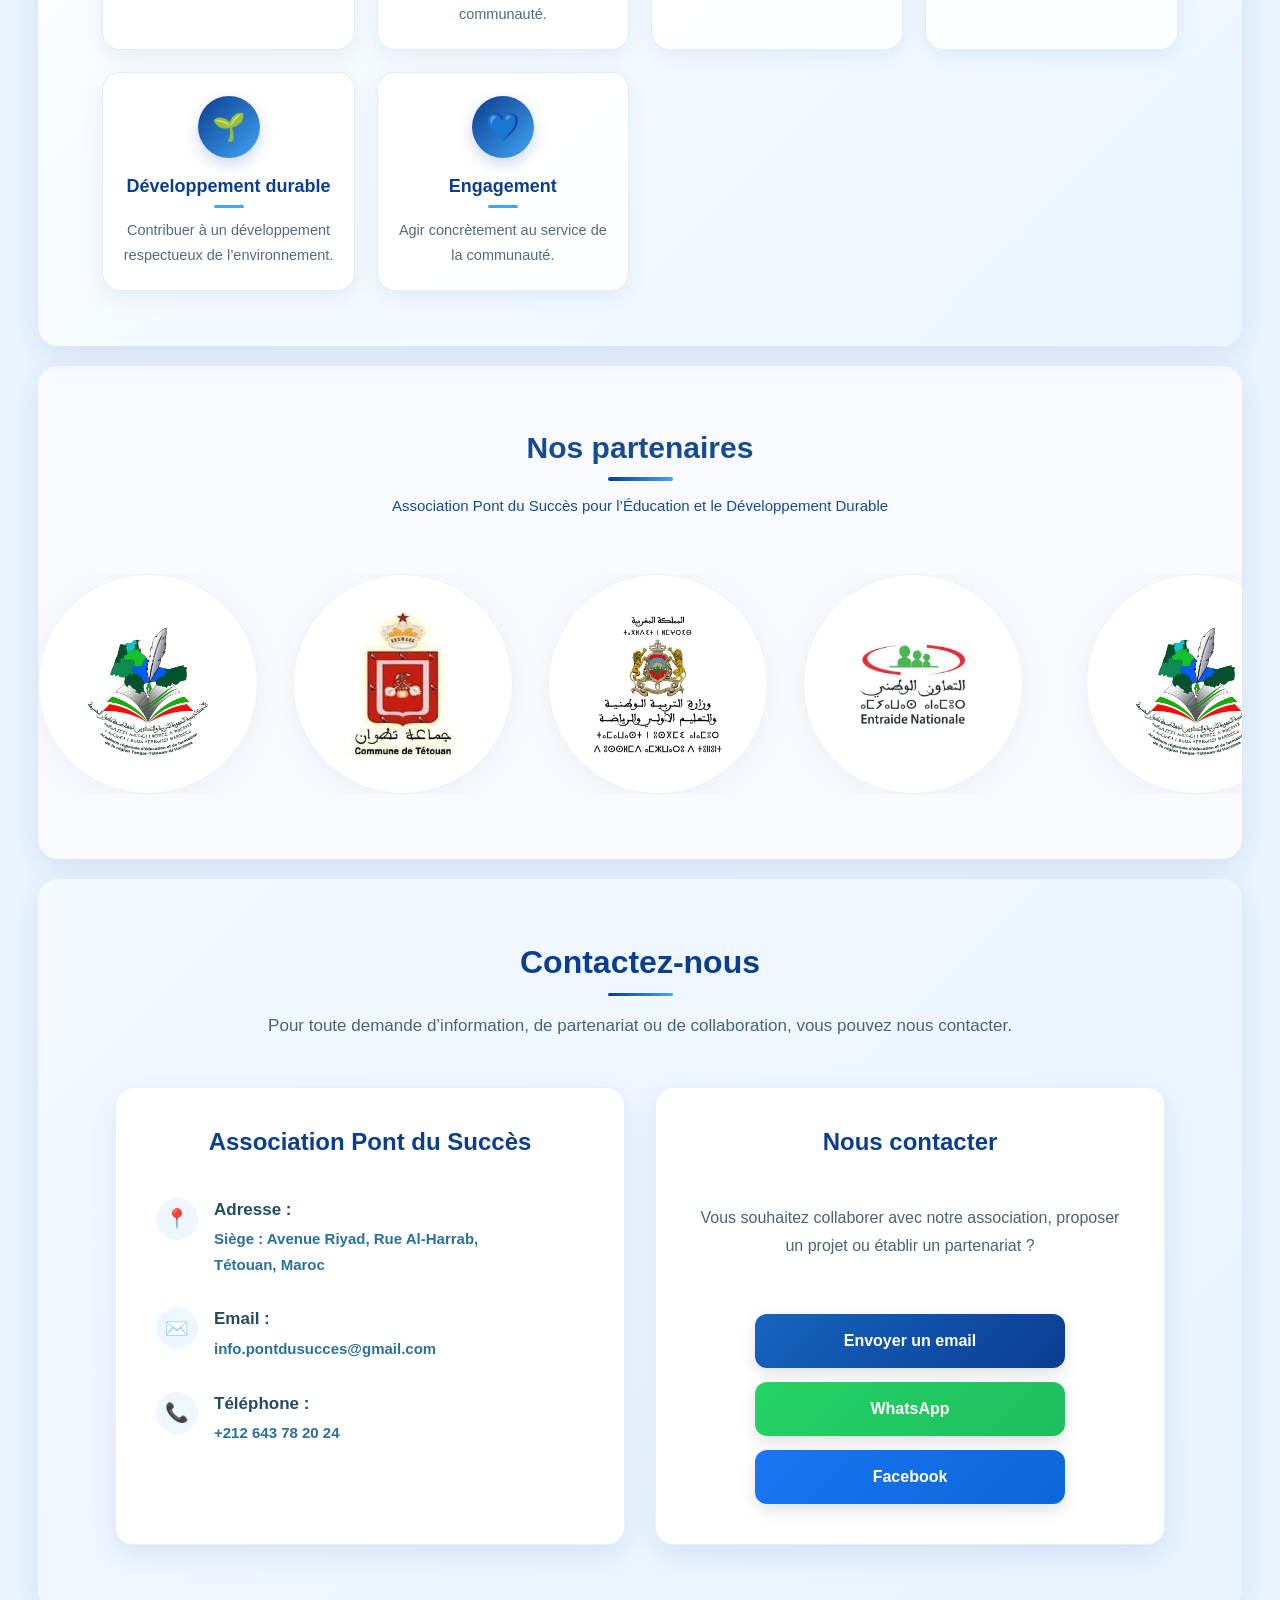
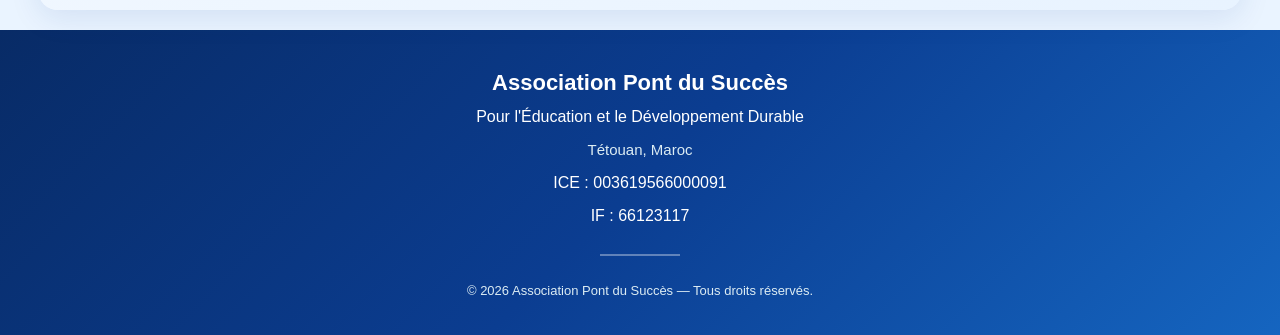
==== commit 809473ce: "Mis ajour 23/11" ====
--- a/index.html
+++ b/index.html
@@ -360,6 +360,56 @@
 
 <!-- END ACTUALITE 4 -->
 
+
+<!-- ACTUALITE 5 - COORDINATION MOHAMED ABED ALJABRI -->
+
+<article class="actualite-card">
+
+    <div class="actualite-image">
+        <img src="images/coordination-mohamed-abed-1.jpeg"
+             alt="Réunion de coordination au collège Mohamed Abed Aljabri">
+    </div>
+
+    <div class="actualite-content">
+
+        <div class="actualite-meta">
+            <span class="actualite-date"
+                  data-fr="21 Novembre 2026"
+                  data-ar="21 نونبر 2026">
+                21 Novembre 2026
+            </span>
+
+            <span class="actualite-saison"
+                  data-fr="Coordination de terrain"
+                  data-ar="تنسيق ميداني">
+                Coordination de terrain
+            </span>
+        </div>
+
+        <h3
+            data-fr="Coordination de terrain pour le déploiement du programme de la Deuxième Chance et l’accompagnement de la cellule de veille au collège Mohamed Abed Aljabri à Tétouan"
+            data-ar="تنسيق ميداني لتنزيل برنامج الفرصة الثانية ومواكبة خلية اليقظة بالثانوية الإعدادية محمد عابد الجابري بتطوان">
+            تنسيق ميداني لتنزيل برنامج الفرصة الثانية ومواكبة خلية اليقظة بالثانوية الإعدادية محمد عابد الجابري بتطوان
+        </h3>
+
+        <p
+            data-fr="Une réunion de coordination s’est tenue le samedi 21 novembre 2026 au collège Mohamed Abed Aljabri à Tétouan, afin d’examiner les modalités de déploiement du programme de la Deuxième Chance – Nouvelle Génération et de renforcer l’accompagnement de la cellule de veille de l’établissement."
+            data-ar="عُقد لقاء تنسيقي يوم السبت 21 نونبر 2026 بالثانوية الإعدادية محمد عابد الجابري بتطوان، لبحث سبل تنزيل برنامج الفرصة الثانية – الجيل الجديد وتعزيز المواكبة الميدانية لخلية اليقظة بالمؤسسة.">
+            عُقد لقاء تنسيقي يوم السبت 21 نونبر 2026 بالثانوية الإعدادية محمد عابد الجابري بتطوان، لبحث سبل تنزيل برنامج الفرصة الثانية – الجيل الجديد وتعزيز المواكبة الميدانية لخلية اليقظة بالمؤسسة.
+        </p>
+
+        <button type="button" class="coordination-more-btn"
+                data-fr="Lire la suite"
+                data-ar="اقرأ المزيد">
+            اقرأ المزيد
+        </button>
+
+    </div>
+
+</article>
+
+<!-- END ACTUALITE 5 -->
+
     </div>
 
 <!-- =====================================
@@ -759,30 +809,46 @@
                 culturelles et de sensibilisation au service des enfants,
                 des jeunes, des femmes et des publics en situation de vulnérabilité.
             </p>
-        
-            <div class="activites-grid">
-        
-                <div class="activite-card">
-        
-                    <img src="images/education 1.jpeg"
-                         alt="Éducation"
-                         class="activite-image">
-        
-                    <h3
-                        data-fr="Éducation"
-                        data-ar="التعليم">
-                        Éducation
-                    </h3>
-        
-                    <p
-                        data-fr="Accompagnement éducatif, éducation non formelle, éducation préscolaire et apprentissage tout au long de la vie."
-                        data-ar="المواكبة التربوية، والتربية غير النظامية، والتعليم الأولي، والتعلم مدى الحياة.">
-                        Accompagnement éducatif, éducation non formelle,
-                        éducation préscolaire et apprentissage tout au long de la vie.
-                    </p>
-        
-                </div>
-        
+            
+<div class="activites-grid">
+
+        
+<div class="activite-card flip-card">
+
+    <div class="flip-card-inner">
+
+        <!-- الوجه الأمامي -->
+        <div class="flip-card-front">
+
+            <div class="activite-icon">
+                <img src="images/education 1.jpeg" alt="Éducation">
+            </div>
+
+            <h3 data-fr="Éducation" data-ar="التعليم">
+                Éducation
+            </h3>
+
+            <p data-fr="Accompagnement éducatif, éducation non formelle, éducation préscolaire et apprentissage tout au long de la vie."
+               data-ar="المواكبة التربوية، والتربية غير النظامية، والتعليم الأولي، والتعلم مدى الحياة.">
+                Accompagnement éducatif, éducation non formelle,
+                éducation préscolaire et apprentissage tout au long de la vie.
+            </p>
+
+        </div>
+
+        <!-- الوجه الخلفي -->
+        <div class="flip-card-back">
+            <a href="education.html"
+               class="more-link"
+               data-fr="En savoir plus"
+               data-ar="المزيد">
+                En savoir plus
+            </a>
+        </div>
+
+    </div>
+
+</div>
                 <div class="activite-card">
         
                     <img src="images/securite-routiere.jpeg"
@@ -1490,6 +1556,120 @@
 
 </div>
 
+<!-- ACTUALITE MODAL - COORDINATION -->
+
+<div class="actualite-modal" id="coordination-modal" aria-hidden="true">
+
+    <div class="actualite-modal-content">
+
+        <button type="button"
+                class="actualite-modal-close"
+                aria-label="Fermer">
+            &times;
+        </button>
+
+        <h2
+            data-fr="Coordination de terrain au collège Mohamed Abed Aljabri à Tétouan"
+            data-ar="تنسيق ميداني بالثانوية الإعدادية محمد عابد الجابري بتطوان">
+            تنسيق ميداني بالثانوية الإعدادية محمد عابد الجابري بتطوان
+        </h2>
+
+        <div class="taboula-gallery">
+
+            <button type="button" class="coordination-prev"
+                    aria-label="Image précédente">&#10094;</button>
+
+            <img id="coordination-gallery-image"
+                 src="images/coordination-mohamed-abed-1.jpeg"
+                 alt="Réunion de coordination">
+
+            <button type="button" class="coordination-next"
+                    aria-label="Image suivante">&#10095;</button>
+
+        </div>
+
+        <div class="taboula-description">
+
+            <h3
+                data-fr="Communiqué – Réunion de coordination"
+                data-ar="بلاغ حول اللقاء التنسيقي">
+                بلاغ حول اللقاء التنسيقي
+            </h3>
+
+            <p
+                data-fr="Tétouan, le samedi 21 novembre 2026. Dans le cadre de la mise en œuvre de la convention de partenariat conclue le 19 août 2026 (n° ENF/NG/2026/13) entre l’Association Pont du Succès pour l’Éducation et le Développement Durable de Tétouan et la Direction provinciale du ministère de l’Éducation nationale, du Préscolaire et des Sports à Tétouan, une réunion de coordination s’est tenue au collège Mohamed Abed Aljabri."
+                data-ar="تطوان، يوم السبت 21 نونبر 2026. في إطار تفعيل مقتضيات اتفاقية الشراكة المبرمة بتاريخ 19 غشت 2026 (رقم ENF/NG/2026/13) بين جمعية جسر النجاح للتربية والتنمية المستدامة بتطوان والمديرية الإقليمية لوزارة التربية الوطنية والتعليم الأولي والتكوين المهني والتأهيل بتطوان، عُقد لقاء تنسيقي بمؤسسة الثانوية الإعدادية محمد عابد الجابري.">
+                تطوان، يوم السبت 21 نونبر 2026. في إطار تفعيل مقتضيات اتفاقية الشراكة المبرمة بتاريخ 19 غشت 2026 (رقم ENF/NG/2026/13) بين جمعية جسر النجاح للتربية والتنمية المستدامة بتطوان والمديرية الإقليمية لوزارة التربية الوطنية والتعليم الأولي والتكوين المهني والتأهيل بتطوان، عُقد لقاء تنسيقي بمؤسسة الثانوية الإعدادية محمد عابد الجابري.
+            </p>
+
+            <p
+                data-fr="Cette rencontre avait pour objectif d’examiner les modalités de déploiement du programme de la Deuxième Chance – Nouvelle Génération au titre de l’année scolaire 2026-2027 et de mettre en place des mécanismes d’accompagnement de terrain au profit de la cellule de veille de l’établissement."
+                data-ar="وقد خُصص هذا اللقاء لبحث سبل تنزيل برنامج الفرصة الثانية – الجيل الجديد برسم الموسم الدراسي 2026–2027، وتفعيل آليات المواكبة الميدانية لخلية اليقظة بالمؤسسة.">
+                وقد خُصص هذا اللقاء لبحث سبل تنزيل برنامج الفرصة الثانية – الجيل الجديد برسم الموسم الدراسي 2026–2027، وتفعيل آليات المواكبة الميدانية لخلية اليقظة بالمؤسسة.
+            </p>
+
+            <h3
+                data-fr="Participants à la réunion"
+                data-ar="المشاركون في اللقاء">
+                المشاركون في اللقاء
+            </h3>
+
+            <p
+                data-fr="La réunion s’est déroulée en présence du directeur de l’établissement, du président et du trésorier de l’association, du spécialiste social de l’établissement ainsi que des deux assistantes sociales du Centre Taboula – Deuxième Chance Nouvelle Génération."
+                data-ar="حضر أشغال هذا اللقاء مدير المؤسسة التعليمية، ورئيس جمعية جسر النجاح للتربية والتنمية المستدامة بتطوان، وأمين مال الجمعية، والمختص الاجتماعي بالمؤسسة، والمساعدتان الاجتماعيتان بمركز طابولة – الفرصة الثانية الجيل الجديد.">
+                حضر أشغال هذا اللقاء مدير المؤسسة التعليمية، ورئيس جمعية جسر النجاح للتربية والتنمية المستدامة بتطوان، وأمين مال الجمعية، والمختص الاجتماعي بالمؤسسة، والمساعدتان الاجتماعيتان بمركز طابولة – الفرصة الثانية الجيل الجديد.
+            </p>
+
+            <h3
+                data-fr="Axes de coordination et objectifs de l’intervention"
+                data-ar="محاور التنسيق وأهداف التدخل">
+                محاور التنسيق وأهداف التدخل
+            </h3>
+
+            <p
+                data-fr="1. Accompagnement des cellules de veille et de repérage : soutenir la cellule de veille de l’établissement et intégrer l’assistante sociale représentant l’association en tant que membre actif, afin de mettre en œuvre des initiatives favorisant la réinscription des jeunes non scolarisés et le maintien des élèves menacés de décrochage."
+                data-ar="1- مواكبة خلايا اليقظة والرصد: دعم خلية اليقظة بالمؤسسة وإدماج المساعدة الاجتماعية الممثلة للجمعية كعضو فاعل داخلها، لتنفيذ مبادرات وأنشطة معالجة تعزز القدرة على إعادة تسجيل غير الملتحقين والاحتفاظ بالتلاميذ المهددين بالانقطاع.">
+                1- مواكبة خلايا اليقظة والرصد: دعم خلية اليقظة بالمؤسسة وإدماج المساعدة الاجتماعية الممثلة للجمعية كعضو فاعل داخلها، لتنفيذ مبادرات وأنشطة معالجة تعزز القدرة على إعادة تسجيل غير الملتحقين والاحتفاظ بالتلاميذ المهددين بالانقطاع.
+            </p>
+
+            <p
+                data-fr="2. Coordination avec les équipes pédagogiques : contribuer à la mise en œuvre de plans d’action pour traiter les difficultés liées aux élèves non scolarisés et aux élèves ayant abandonné l’école, et assurer le suivi des situations à haut risque."
+                data-ar="2- التنسيق مع الخلايا التربوية: الإسهام في تنزيل برامج عمل لمعالجة الصعوبات المرتبطة بالتلاميذ غير الملتحقين والمنقطعين، وتتبع الحالات ذات الخطر المرتفع.">
+                2- التنسيق مع الخلايا التربوية: الإسهام في تنزيل برامج عمل لمعالجة الصعوبات المرتبطة بالتلاميذ غير الملتحقين والمنقطعين، وتتبع الحالات ذات الخطر المرتفع.
+            </p>
+
+            <p
+                data-fr="3. Soutien interne et médiation familiale : mobiliser les élèves en situation de décrochage à travers l’écoute, l’orientation et l’accompagnement psychologique et social, organiser des activités de développement des compétences de vie et assurer la médiation avec les familles afin de faciliter leur réintégration dans le parcours scolaire ordinaire."
+                data-ar="3- الدعم الداخلي والوساطة الأسرية: تعبئة التلاميذ في وضعية هدر مدرسي عبر آليات الإنصات والتوجيه والمواكبة النفسية والاجتماعية، وتنظيم أنشطة المهارات الحياتية والوساطة مع الأسر لإدماجهم في المسار النظامي.">
+                3- الدعم الداخلي والوساطة الأسرية: تعبئة التلاميذ في وضعية هدر مدرسي عبر آليات الإنصات والتوجيه والمواكبة النفسية والاجتماعية، وتنظيم أنشطة المهارات الحياتية والوساطة مع الأسر لإدماجهم في المسار النظامي.
+            </p>
+
+            <p
+                data-fr="4. Accompagnement des situations critiques : assurer le suivi des cas repérés, explorer et construire leurs projets personnels, puis les orienter vers le parcours le plus adapté, qu’il s’agisse d’une réintégration scolaire ou de parcours alternatifs."
+                data-ar="4- مواكبة الحالات ذات الخطر الحرج: تتبع الحالات المرصودة لاستكشاف مشاريعها الشخصية وبنائها، وتوجيهها نحو المسار الأنسب سواء عبر إعادة الإدماج أو المسارات البديلة.">
+                4- مواكبة الحالات ذات الخطر الحرج: تتبع الحالات المرصودة لاستكشاف مشاريعها الشخصية وبنائها، وتوجيهها نحو المسار الأنسب سواء عبر إعادة الإدماج أو المسارات البديلة.
+            </p>
+
+            <p
+                data-fr="5. Facilitation et protection des données : coordonner, conformément aux règles et procédures en vigueur, l’accès aux listes et aux données relatives aux jeunes non scolarisés et aux élèves ayant abandonné leurs études durant l’année scolaire 2026-2027, tout en veillant strictement au respect des règles de gestion et de protection des données personnelles."
+                data-ar="5- تيسير المعطيات وحمايتها: التنسيق وفق الضوابط والمساطر الجاري بها العمل للحصول على اللوائح والمعطيات المتعلقة بغير الملتحقين والمنقطعين خلال الموسم الدراسي 2026–2027، مع الحرص الصارم على احترام قواعد تدبير وحماية المعطيات الشخصية.">
+                5- تيسير المعطيات وحمايتها: التنسيق وفق الضوابط والمساطر الجاري بها العمل للحصول على اللوائح والمعطيات المتعلقة بغير الملتحقين والمنقطعين خلال الموسم الدراسي 2026–2027، مع الحرص الصارم على احترام قواعد تدبير وحماية المعطيات الشخصية.
+            </p>
+
+            <p
+                data-fr="À travers cette initiative, l’Association Pont du Succès pour l’Éducation et le Développement Durable de Tétouan réaffirme son engagement en faveur du travail participatif avec les équipes administratives et pédagogiques, afin d’assurer un accompagnement de proximité efficace au profit des apprenants et des familles, au service de l’éducation, de la formation et du développement durable dans la ville."
+                data-ar="وفي الختام، تؤكد جمعية جسر النجاح للتربية والتنمية المستدامة بتطوان من خلال هذه الخطوة التزامها المتواصل بالعمل التشاركي مع الأطر الإدارية والتربوية لتوفير الدعم القربِي والفعّال لفائدة المتعلمين والأسر، خدمةً لقضايا التربية والتكوين والتنمية المستدامة بالمدينة.">
+                وفي الختام، تؤكد جمعية جسر النجاح للتربية والتنمية المستدامة بتطوان من خلال هذه الخطوة التزامها المتواصل بالعمل التشاركي مع الأطر الإدارية والتربوية لتوفير الدعم القربِي والفعّال لفائدة المتعلمين والأسر، خدمةً لقضايا التربية والتكوين والتنمية المستدامة بالمدينة.
+            </p>
+
+        </div>
+
+    </div>
+
+</div>
+
+<!-- END COORDINATION MODAL -->
+
 
     <a href="#accueil" class="back-to-top">↑</a>
  
--- a/style.css
+++ b/style.css
@@ -7374,3 +7374,274 @@
         transform: none;
     }
 }
+
+
+/* ===== FINAL FIX : PETITES CARTES 3 PAR LIGNE ===== */
+
+#activites .activites-grid {
+    display: grid !important;
+    grid-template-columns: repeat(3, minmax(0, 1fr)) !important;
+    gap: 22px !important;
+    width: 100%;
+    max-width: 1100px;
+    margin: 30px auto;
+    align-items: stretch;
+}
+
+#activites .activites-grid > .activite-card {
+    width: 100% !important;
+    max-width: 100% !important;
+    height: 330px !important;
+    min-height: 330px !important;
+    padding: 14px !important;
+    margin: 0 !important;
+    overflow: hidden !important;
+    box-sizing: border-box;
+}
+
+/* الصور */
+#activites .activite-card > img,
+#activites .activite-card .activite-image,
+#activites .activite-card .activite-icon img {
+    width: 100% !important;
+    height: 155px !important;
+    object-fit: cover !important;
+    display: block;
+    border-radius: 10px;
+}
+
+/* العناوين والوصف */
+#activites .activite-card h3 {
+    font-size: 18px !important;
+    margin: 12px 0 !important;
+}
+
+#activites .activite-card p {
+    font-size: 13px !important;
+    line-height: 1.6 !important;
+}
+
+/* بطاقة القلب */
+#activites .activites-grid > .flip-card {
+    perspective: 1000px;
+}
+
+#activites .flip-card .flip-card-inner {
+    position: relative;
+    width: 100%;
+    height: 100% !important;
+    min-height: 0 !important;
+}
+
+#activites .flip-card .flip-card-front,
+#activites .flip-card .flip-card-back {
+    position: absolute;
+    inset: 0;
+    width: 100%;
+    height: 100% !important;
+    overflow: hidden;
+    border-radius: 14px;
+    backface-visibility: hidden;
+    -webkit-backface-visibility: hidden;
+}
+
+#activites .flip-card .flip-card-front {
+    padding: 14px;
+    background: white;
+}
+
+#activites .flip-card .flip-card-back {
+    display: flex;
+    justify-content: center;
+    align-items: center;
+    background: linear-gradient(135deg, #0878b9, #034b7c);
+    transform: rotateY(180deg);
+}
+
+/* الحاسوب اللوحي */
+@media (max-width: 900px) {
+    #activites .activites-grid {
+        grid-template-columns: repeat(2, minmax(0, 1fr)) !important;
+    }
+}
+
+/* الهاتف */
+@media (max-width: 600px) {
+    #activites .activites-grid {
+        grid-template-columns: 1fr !important;
+    }
+
+    #activites .activites-grid > .activite-card {
+        height: 320px !important;
+        min-height: 320px !important;
+    }
+}
+
+
+/* ===== ROTATION AUTOMATIQUE DES CARTES SUR MOBILE ===== */
+
+@keyframes mobileAutoFlip {
+    0%, 35% {
+        transform: rotateY(0deg);
+    }
+
+    45%, 85% {
+        transform: rotateY(180deg);
+    }
+
+    95%, 100% {
+        transform: rotateY(360deg);
+    }
+}
+
+@media (hover: none) and (pointer: coarse) {
+
+    #activites .flip-card .flip-card-inner {
+        animation: mobileAutoFlip 7s infinite ease-in-out !important;
+    }
+
+    /* Education */
+    #activites .flip-card:nth-child(1) .flip-card-inner {
+        animation-delay: 0s !important;
+    }
+
+    /* Formation & Insertion */
+    #activites .flip-card:nth-child(6) .flip-card-inner {
+        animation-delay: 3.5s !important;
+    }
+
+    /* إلغاء تأثير الضغط على الهاتف */
+    #activites .flip-card:hover .flip-card-inner {
+        transform: none;
+    }
+}
+
+
+
+/* توحيد زر اقرأ المزيد في خبر التنسيق الميداني */
+
+#actualites .coordination-more-btn {
+    background: #1769c2 !important;
+    color: #fff !important;
+    border: none !important;
+    border-radius: 30px !important;
+    padding: 13px 30px !important;
+    font-size: 16px !important;
+    font-weight: bold !important;
+    cursor: pointer;
+    align-self: flex-end;
+    transition: 0.3s ease;
+}
+
+#actualites .coordination-more-btn:hover {
+    background: #0b4fa3 !important;
+    transform: translateY(-2px);
+}
+
+
+/* ===== توحيد تصميم زر خبر التنسيق الميداني ===== */
+
+#actualites .coordination-more-btn {
+    margin-top: auto;
+    align-self: flex-end;
+    padding: 10px 22px;
+    border: none;
+    border-radius: 25px;
+    background: #1764b5;
+    color: #ffffff;
+    font-weight: 600;
+    cursor: pointer;
+    transition: background 0.3s ease;
+}
+
+#actualites .coordination-more-btn:hover {
+    background: #2d7898;
+}
+
+/* ===== COORDINATION MODAL : TITRE ET FLECHE ===== */
+
+/* العنوان */
+#coordination-modal .actualite-modal-content h2 {
+    position: relative;
+    color: #174b70;
+    font-size: 40px;
+    font-weight: 700;
+    line-height: 1.5;
+    text-align: center;
+    max-width: 950px;
+    margin: 10px auto 55px;
+    padding: 0 35px 22px;
+}
+
+/* الخط الأزرق أسفل العنوان */
+#coordination-modal .actualite-modal-content h2::after {
+    content: "";
+    position: absolute;
+    bottom: 0;
+    left: 50%;
+    transform: translateX(-50%);
+    width: 80px;
+    height: 5px;
+    border-radius: 10px;
+    background: linear-gradient(90deg, #174b91, #42a5f5);
+}
+
+/* أسهم الصور */
+#coordination-modal .coordination-prev,
+#coordination-modal .coordination-next {
+    position: absolute;
+    top: 50%;
+    transform: translateY(-50%);
+    width: 48px;
+    height: 48px;
+    border: none;
+    border-radius: 50%;
+    background: #1252a0;
+    color: white;
+    font-size: 25px;
+    font-weight: bold;
+    cursor: pointer;
+    z-index: 5;
+    box-shadow: 0 4px 12px rgba(0, 0, 0, 0.2);
+    transition: 0.3s ease;
+}
+
+#coordination-modal .coordination-prev {
+    left: 18px;
+}
+
+#coordination-modal .coordination-next {
+    right: 18px;
+}
+
+#coordination-modal .coordination-prev:hover,
+#coordination-modal .coordination-next:hover {
+    background: #2196f3;
+    transform: translateY(-50%) scale(1.1);
+}
+
+/* الهاتف */
+@media (max-width: 768px) {
+    #coordination-modal .actualite-modal-content h2 {
+        font-size: 23px;
+        line-height: 1.6;
+        margin: 35px auto 40px;
+        padding: 0 8px 18px;
+    }
+
+    #coordination-modal .coordination-prev,
+    #coordination-modal .coordination-next {
+        width: 40px;
+        height: 40px;
+        font-size: 21px;
+    }
+}
+
+
+/* مطابقة حجم زر خبر التنسيق مع باقي الأخبار */
+#actualites .coordination-more-btn {
+    padding: 11px 25px !important;
+    font-size: 15px !important;
+    font-weight: bold !important;
+    border-radius: 25px !important;
+}
